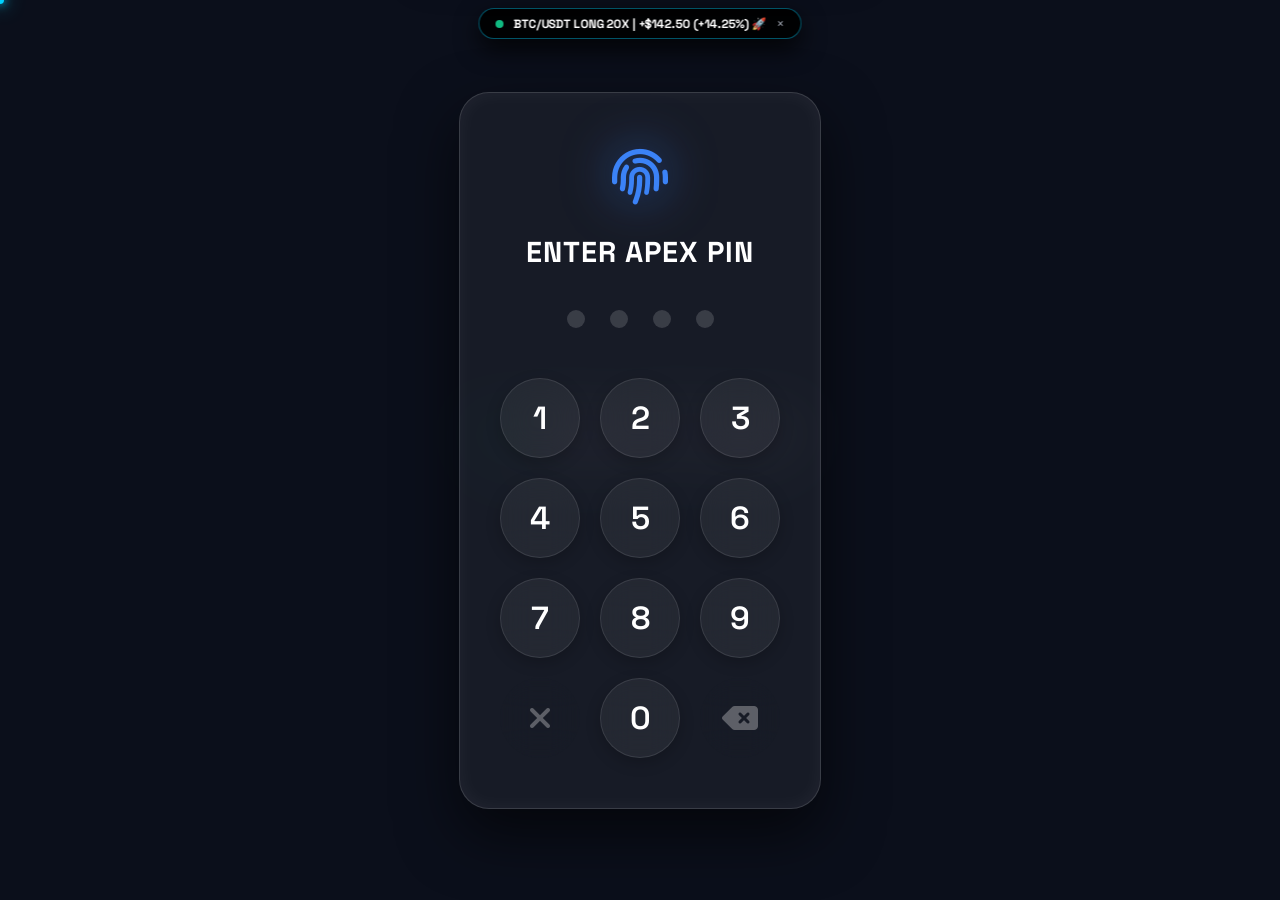
==== index.html @ 517ba45b "feat: Add authentic WhatsApp, Messages SMS, and Email OTP multi-channel verification system" ====
<!DOCTYPE html>
<html lang="en">

<head>
    <meta charset="UTF-8">
    <meta name="viewport" content="width=device-width, initial-scale=1.0, maximum-scale=1.0, user-scalable=no">

    <!-- ====== SEO: Primary Meta Tags ====== -->
    <title>ApexTrade Pro | Next-Gen Risk-Free Crypto Trading Simulator</title>
    <meta name="title" content="ApexTrade Pro | Next-Gen Risk-Free Crypto Trading Simulator">
    <meta name="description" content="ApexTrade Pro is a professional-grade cryptocurrency trading simulator with real-time Binance market data, TradingView charts, leverage trading, and portfolio analytics — 100% risk-free.">
    <meta name="keywords" content="crypto trading simulator, paper trading, bitcoin simulator, real-time trading, TradingView, Binance, cryptocurrency, portfolio, risk-free trading, ApexTrade">
    <meta name="author" content="ApexTrade Pro">
    <meta name="robots" content="index, follow">
    <link rel="canonical" href="https://saurabh704896-cyber.github.io/ApexTrade/">

    <!-- ====== SEO: Open Graph (Facebook/LinkedIn) ====== -->
    <meta property="og:type" content="website">
    <meta property="og:url" content="https://saurabh704896-cyber.github.io/ApexTrade/">
    <meta property="og:title" content="ApexTrade Pro | Next-Gen Risk-Free Crypto Trading Simulator">
    <meta property="og:description" content="Trade Bitcoin, Ethereum & more with real Binance prices. Zero risk, 100% real market data. The ultimate portfolio project for aspiring traders.">
    <meta property="og:image" content="https://saurabh704896-cyber.github.io/ApexTrade/logo.png">
    <meta property="og:site_name" content="ApexTrade Pro">
    <meta property="og:locale" content="en_US">

    <!-- ====== SEO: Twitter Cards ====== -->
    <meta property="twitter:card" content="summary_large_image">
    <meta property="twitter:url" content="https://saurabh704896-cyber.github.io/ApexTrade/">
    <meta property="twitter:title" content="ApexTrade Pro | Next-Gen Risk-Free Crypto Trading Simulator">
    <meta property="twitter:description" content="Trade BTC, ETH, SOL & more with real-time Binance prices. No risk, all the thrill.">
    <meta property="twitter:image" content="https://saurabh704896-cyber.github.io/ApexTrade/logo.png">

    <!-- ====== SEO: JSON-LD Structured Data (Schema.org) ====== -->
    <script type="application/ld+json">
    {
      "@context": "https://schema.org",
      "@type": "WebApplication",
      "name": "ApexTrade Pro",
      "description": "A professional-grade, risk-free cryptocurrency trading simulator powered by real-time Binance market data and TradingView charts.",
      "url": "https://saurabh704896-cyber.github.io/ApexTrade/",
      "applicationCategory": "FinanceApplication",
      "operatingSystem": "All",
      "browserRequirements": "Requires JavaScript. Requires a modern browser.",
      "offers": {
        "@type": "Offer",
        "price": "0",
        "priceCurrency": "USD"
      },
      "featureList": [
        "Real-time Binance WebSocket market data",
        "TradingView advanced charting",
        "Leverage trading simulation",
        "Portfolio analytics & P&L tracking",
        "Paper trading with no financial risk",
        "Biometric authentication (WebAuthn)",
        "Progressive Web App (PWA) installable"
      ]
    }
    </script>

    <!-- ====== PWA & Mobile Native ====== -->
    <meta name="apple-mobile-web-app-capable" content="yes">
    <meta name="apple-mobile-web-app-status-bar-style" content="black-translucent">
    <meta name="apple-mobile-web-app-title" content="ApexTrade Pro">
    <meta name="mobile-web-app-capable" content="yes">
    <meta name="theme-color" content="#0b0f19">
    <link rel="manifest" href="manifest.json">
    <link rel="apple-touch-icon" href="assets/logo.png">
    <link rel="apple-touch-startup-image" href="assets/logo.png">
    <link rel="icon" type="image/png" href="assets/logo.png">

    <!-- ====== Performance: Preconnects (DNS + TLS early handshake) ====== -->
    <link rel="preconnect" href="https://fonts.googleapis.com">
    <link rel="preconnect" href="https://fonts.gstatic.com" crossorigin>
    <link rel="preconnect" href="https://cdnjs.cloudflare.com" crossorigin>
    <link rel="preconnect" href="https://s3.tradingview.com" crossorigin>
    <link rel="preconnect" href="https://cdn.jsdelivr.net" crossorigin>
    <link rel="dns-prefetch" href="https://stream.binance.com">

    <!-- ====== Premium Fonts ====== -->
    <link rel="preload" as="style" href="https://fonts.googleapis.com/css2?family=Space+Grotesk:wght@300;400;600;700&family=Inter:wght@300;400;500;600;700;800&display=swap">
    <link href="https://fonts.googleapis.com/css2?family=Space+Grotesk:wght@300;400;600;700&family=Inter:wght@300;400;500;600;700;800&display=swap" rel="stylesheet">

    <!-- ====== Scripts: Deferred for Lighthouse 95+ ====== -->
    <script type="text/javascript" src="https://s3.tradingview.com/tv.js" defer></script>
    <script src="https://cdn.jsdelivr.net/npm/canvas-confetti@1.6.0/dist/confetti.browser.min.js" defer></script>
    <script src="https://cdnjs.cloudflare.com/ajax/libs/html2canvas/1.4.1/html2canvas.min.js" defer></script>
    <script src="https://cdn.jsdelivr.net/npm/chart.js" defer></script>
    <script src="https://cdn.jsdelivr.net/npm/mermaid/dist/mermaid.min.js" defer></script>
    <script defer>document.addEventListener('DOMContentLoaded', () => { if(window.mermaid) mermaid.initialize({ startOnLoad: true, theme: 'dark' }); });</script>

    <!-- ====== FontAwesome: Non-blocking preload ====== -->
    <link rel="preload" href="https://cdnjs.cloudflare.com/ajax/libs/font-awesome/6.4.0/css/all.min.css" as="style" onload="this.onload=null;this.rel='stylesheet'">
    <noscript><link rel="stylesheet" href="https://cdnjs.cloudflare.com/ajax/libs/font-awesome/6.4.0/css/all.min.css"></noscript>
    
    <style>
        :root {
            /* Dark Mode (Default) - Glassmorphism 2.0 & World-Class Cyber Polish */
            --bg-color: #080c14;
            --sidebar-bg: rgba(11, 15, 25, 0.92);
            --panel-bg: rgba(15, 23, 42, 0.75);
            --border-color: rgba(255, 255, 255, 0.12);
            --border-glow: rgba(0, 210, 255, 0.35);
            --text-main: #f8fafc;
            --text-muted: #94a3b8;
            --color-up: #10b981;
            --color-down: #ef4444;
            --accent: #00d2ff;
            --gold: #fbbf24;
        }

        [data-theme="light"] {
            /* Light Mode */
            --bg-color: #f1f5f9;
            --sidebar-bg: rgba(255, 255, 255, 0.95);
            --panel-bg: rgba(255, 255, 255, 0.85);
            --border-color: rgba(0, 0, 0, 0.12);
            --border-glow: rgba(37, 99, 235, 0.2);
            --text-main: #0f172a;
            --text-muted: #475569;
            --color-up: #059669;
            --color-down: #dc2626;
            --accent: #2563eb;
        }

        /* Glassmorphism 2.0 & World-Class Micro-Animations */
        .glass-panel, .apex-modal-content, .card {
            backdrop-filter: blur(24px) saturate(180%);
            -webkit-backdrop-filter: blur(24px) saturate(180%);
            transition: transform 0.25s cubic-bezier(0.16, 1, 0.3, 1), box-shadow 0.25s ease, border-color 0.25s ease;
        }

        .glass-panel:hover, .apex-modal-content:hover {
            border-color: rgba(0, 210, 255, 0.4);
            box-shadow: 0 12px 35px rgba(0, 0, 0, 0.7), 0 0 25px rgba(0, 210, 255, 0.18);
        }

        /* Apple iOS & Android Safe Area Inset Protection */
        @supports (padding-bottom: env(safe-area-inset-bottom)) {
            .mobile-bottom-nav {
                padding-bottom: calc(8px + env(safe-area-inset-bottom));
            }
            .apex-floating-dock {
                bottom: calc(85px + env(safe-area-inset-bottom));
            }
            #apexFloatingToolsFab {
                bottom: calc(75px + env(safe-area-inset-bottom));
            }
            .topbar {
                padding-top: env(safe-area-inset-top);
            }
        }

        /* 44px Minimum Touch Targets for Mobile Ergonomics */
        button, a, input[type="button"], .mobile-nav-item {
            touch-action: manipulation;
        }

        /* Smooth Animations & Typography Enhancements */
        ::view-transition-old(root),
        ::view-transition-new(root) {
            animation-duration: 0.4s;
        }
        .main-content, #landing-page, .mc-theory-article {
            animation: slideFadeIn 0.6s cubic-bezier(0.16, 1, 0.3, 1) forwards;
        }
        @keyframes slideFadeIn {
            from { opacity: 0; transform: translateY(15px); }
            to { opacity: 1; transform: translateY(0); }
        }
        * {
            margin: 0;
            padding: 0;
            box-sizing: border-box;
            font-family: 'Space Grotesk', 'Inter', sans-serif;
            letter-spacing: -0.01em;
            scroll-behavior: smooth;
        }

        body {
            background-color: var(--bg-color);
            color: var(--text-main);
            height: 100vh;
            overflow: hidden;
            position: relative;
        }

        /* --- Aurora Animated Background --- */
        .ambient-bg {
            position: absolute;
            top: 0;
            left: 0;
            width: 100vw;
            height: 100vh;
            overflow: hidden;
            z-index: -1;
            background: var(--bg-color);
        }

        .aurora {
            position: absolute;
            border-radius: 50%;
            filter: blur(120px);
            opacity: 0.15;
            animation: float 25s infinite alternate;
        }

        .a1 {
            background: #2563eb;
            width: 50vw;
            height: 50vh;
            top: -10%;
            left: -10%;
            animation-delay: 0s;
        }

        .a2 {
            background: #4f46e5;
            width: 60vw;
            height: 60vh;
            bottom: -20%;
            right: -10%;
            animation-delay: -5s;
        }

        .a3 {
            background: #0ea5e9;
            width: 40vw;
            height: 40vh;
            top: 40%;
            left: 30%;
            animation-delay: -10s;
            opacity: 0.15;
        }

        @keyframes float {
            0% {
                transform: translate(0, 0) scale(1);
            }

            100% {
                transform: translate(10%, 15%) scale(1.2);
            }
        }

        /* --- Login Screen --- */
        #login-screen {
            position: fixed;
            top: 0;
            left: 0;
            width: 100vw;
            height: 100vh;
            background: rgba(3, 7, 18, 0.85);
            backdrop-filter: blur(20px);
            z-index: 10000;
            display: none;
            justify-content: center;
            align-items: center;
            transition: opacity 0.3s ease;
            opacity: 0;
        }
        #login-screen.active {
            display: flex;
            opacity: 1;
        }
        
        /* --- Landing Page --- */
        #landing-page {
            position: absolute; top:0; left:0; width: 100vw; height: 100vh; z-index: 5000;
            overflow-y: auto; overflow-x: hidden; scroll-behavior: smooth; display: block;
        }
        .lp-navbar {
            display: flex; justify-content: space-between; align-items: center; padding: 20px 5%;
            background: rgba(15, 23, 42, 0.4); backdrop-filter: blur(10px); border-bottom: 1px solid rgba(255,255,255,0.05); position: sticky; top: 0; z-index: 100;
        }
        .lp-brand { display: flex; align-items: center; gap: 15px; }
        .lp-brand img { width: 45px; height: 45px; }
        .lp-brand h1 { font-size: 1.5rem; color: #fff; font-weight: 800; background: linear-gradient(135deg, #00d2ff, #3a7bd5); -webkit-background-clip: text; -webkit-text-fill-color: transparent; }
        .lp-login-btn { background: var(--accent); color: #fff; border: none; padding: 10px 25px; border-radius: 20px; font-weight: 700; cursor: pointer; transition: 0.3s; }
        .lp-login-btn:hover { background: #2563eb; transform: translateY(-2px); box-shadow: 0 5px 15px rgba(0,210,255,0.4); }
        
        .lp-hero {
            min-height: 85vh; display: flex; flex-direction: column; justify-content: center; align-items: center; text-align: center; padding: 0 20px;
        }
        .lp-hero-badge { background: rgba(0, 210, 255, 0.1); color: var(--accent); border: 1px solid rgba(0, 210, 255, 0.3); padding: 8px 16px; border-radius: 20px; font-weight: 600; margin-bottom: 25px; letter-spacing: 1px; text-transform: uppercase; font-size: 0.85rem; }
        .lp-hero h2 { font-size: 4.5rem; font-weight: 900; line-height: 1.1; margin-bottom: 25px; max-width: 900px; color: #fff; }
        .lp-hero h2 span { background: linear-gradient(to right, #00ff88, #00d2ff); -webkit-background-clip: text; -webkit-text-fill-color: transparent; }
        .lp-hero p { font-size: 1.25rem; color: #cbd5e1; max-width: 600px; margin-bottom: 40px; line-height: 1.6; }
        .lp-cta-btn { background: linear-gradient(135deg, #00d2ff, #3a7bd5); color: #fff; border: none; padding: 18px 40px; border-radius: 30px; font-size: 1.2rem; font-weight: 700; cursor: pointer; transition: 0.3s; display: inline-flex; align-items: center; gap: 12px; box-shadow: 0 10px 30px rgba(0,210,255,0.3); }
        .lp-cta-btn:hover { transform: translateY(-3px) scale(1.05); box-shadow: 0 20px 50px rgba(0,210,255,0.6); filter: brightness(1.1); }
        
        .lp-features-wrapper { background: rgba(15,23,42,0.4); border-top: 1px solid rgba(255,255,255,0.05); padding: 80px 5%; }
        .lp-features { display: grid; grid-template-columns: repeat(auto-fit, minmax(300px, 1fr)); gap: 30px; max-width: 1200px; margin: 0 auto; }
        .lp-feature-card { background: rgba(255,255,255,0.02); border: 1px solid rgba(255,255,255,0.05); border-radius: 24px; padding: 40px 30px; transition: 0.4s; backdrop-filter: blur(10px); }
        .lp-feature-card:hover { transform: translateY(-10px); border-color: rgba(0, 210, 255, 0.3); background: rgba(255,255,255,0.04); }
        .lp-icon { width: 70px; height: 70px; border-radius: 20px; display: flex; justify-content: center; align-items: center; font-size: 2rem; margin-bottom: 25px; }
        .lp-feature-card:nth-child(1) .lp-icon { background: rgba(0, 255, 136, 0.1); color: #00ff88; }
        .lp-feature-card:nth-child(2) .lp-icon { background: rgba(0, 210, 255, 0.1); color: #00d2ff; }
        .lp-feature-card:nth-child(3) .lp-icon { background: rgba(251, 191, 36, 0.1); color: #fbbf24; }
        .lp-feature-card h3 { color: #fff; font-size: 1.5rem; margin-bottom: 15px; font-weight: 700; }
        .lp-feature-card p { color: #94a3b8; font-size: 1.05rem; line-height: 1.6; }

        .login-box {
            background: rgba(17, 24, 39, 0.8);
            border: 1px solid var(--border-color);
            border-radius: 20px;
            padding: 40px;
            width: 90%;
            max-width: 400px;
            box-shadow: 0 20px 50px rgba(0, 0, 0, 0.5);
            text-align: center;
        }

        .login-box h1 {
            background: linear-gradient(135deg, #60a5fa, #c084fc);
            -webkit-background-clip: text;
            -webkit-text-fill-color: transparent;
            font-size: 2.2rem;
            margin-bottom: 10px;
            font-weight: 800;
        }

        .login-box p {
            color: var(--text-muted);
            margin-bottom: 25px;
            font-size: 0.95rem;
        }

        .login-input {
            width: 100%;
            background: rgba(0, 0, 0, 0.4);
            border: 1px solid var(--border-color);
            padding: 16px;
            border-radius: 12px;
            color: white;
            font-size: 1.1rem;
            margin-bottom: 20px;
            outline: none;
            transition: border 0.3s;
        }

        .login-input:focus {
            border-color: var(--accent);
        }

        .login-btn {
            width: 100%;
            background: linear-gradient(180deg, #3b82f6 0%, #2563eb 100%);
            border: 1px solid #1d4ed8;
            box-shadow: inset 0 1px 1px rgba(255, 255, 255, 0.2), 0 4px 15px rgba(37, 99, 235, 0.2);
            padding: 16px;
            border-radius: 12px;
            color: white;
            font-size: 1.15rem;
            font-weight: 700;
            cursor: pointer;
            transition: all 0.3s cubic-bezier(0.25, 0.8, 0.25, 1);
            position: relative;
            overflow: hidden;
            display: flex;
            align-items: center;
            justify-content: center;
            gap: 10px;
        }

        .login-btn::before {
            content: '';
            position: absolute;
            top: 0; left: -100%;
            width: 50%; height: 100%;
            background: linear-gradient(90deg, transparent, rgba(255,255,255,0.2), transparent);
            transform: skewX(-20deg);
            transition: 0.5s;
        }

        .login-btn:hover::before {
            left: 150%;
        }

        .login-btn:hover {
            background: linear-gradient(180deg, #60a5fa 0%, #3b82f6 100%);
            transform: translateY(-2px);
            box-shadow: inset 0 1px 1px rgba(255, 255, 255, 0.3), 0 8px 25px rgba(37, 99, 235, 0.4);
        }
        
        .login-btn:active {
            transform: translateY(1px);
            box-shadow: inset 0 2px 5px rgba(0,0,0,0.2);
        }

        .login-spinner {
            display: none;
            margin-top: 15px;
            font-size: 1.5rem;
            color: var(--accent);
            animation: spin 1s linear infinite;
        }

        @keyframes spin {
            100% {
                transform: rotate(360deg);
            }
        }

        /* --- Toast Notifications --- */
        #toast-container {
            position: fixed;
            top: 20px;
            right: 20px;
            z-index: 10000;
            display: flex;
            flex-direction: column;
            gap: 10px;
            pointer-events: none;
        }

        .toast {
            background: rgba(15, 23, 42, 0.9);
            border: 1px solid var(--border-color);
            padding: 16px 20px;
            border-radius: 12px;
            color: white;
            font-weight: 600;
            box-shadow: 0 10px 30px rgba(0, 0, 0, 0.4);
            backdrop-filter: blur(10px);
            display: flex;
            align-items: center;
            gap: 12px;
            min-width: 250px;
            animation: slideInRight 0.4s cubic-bezier(0.175, 0.885, 0.32, 1.275) forwards;
        }

        .toast.hide {
            animation: fadeOutRight 0.4s forwards;
        }

        .toast i {
            font-size: 1.2rem;
        }

        .toast.success i {
            color: var(--color-up);
        }

        .toast.error i {
            color: var(--color-down);
        }

        .toast.info i {
            color: var(--accent);
        }

        @keyframes slideInRight {
            from {
                transform: translateX(120%);
                opacity: 0;
            }

            to {
                transform: translateX(0);
                opacity: 1;
            }
        }

        @keyframes fadeOutRight {
            to {
                transform: translateX(120%);
                opacity: 0;
            }
        }

        /* --- App Layout --- */
        .app-layout {
            display: none;
            height: 100vh;
            overflow: hidden;
        }

        /* --- Sidebar Navigation --- */
        .sidebar {
            width: 260px;
            background: var(--sidebar-bg);
            border-right: 1px solid var(--border-color);
            display: flex;
            flex-direction: column;
            padding: 24px;
            z-index: 50;
            backdrop-filter: blur(20px);
            -webkit-backdrop-filter: blur(20px);
        }

        .spinning-logo {
            width: 45px;
            height: 45px;
            border-radius: 50%;
            animation: toss-coin 2s ease-in-out infinite;
            margin-right: 12px;
            box-shadow: 0 0 20px rgba(0, 210, 255, 0.8), inset 0 0 10px rgba(255, 255, 255, 0.5);
            transform-style: preserve-3d;
        }

        @keyframes toss-coin {
            0% { transform: perspective(1000px) translateY(0) rotateY(0deg) scale(1); }
            50% { transform: perspective(1000px) translateY(-30px) rotateY(540deg) scale(1.2); filter: drop-shadow(0 20px 15px rgba(0, 210, 255, 0.8)); }
            100% { transform: perspective(1000px) translateY(0) rotateY(1080deg) scale(1); }
        }

        .brand {
            margin-bottom: 30px;
            display: flex;
            align-items: center;
        }

        .brand h1 {
            font-size: 1.8rem;
            font-weight: 800;
            background: linear-gradient(135deg, #60a5fa, #c084fc);
            -webkit-background-clip: text;
            -webkit-text-fill-color: transparent;
            line-height: 1.1;
        }

        .brand p {
            font-size: 0.75rem;
            color: var(--text-muted);
            font-weight: 600;
            text-transform: uppercase;
            letter-spacing: 1px;
            margin-top: 2px;
        }

        .nav-menu {
            display: flex;
            flex-direction: column;
            gap: 8px;
            flex-grow: 1;
        }

        .nav-btn {
            background: transparent;
            border: 1px solid transparent;
            color: var(--text-muted);
            padding: 14px 16px;
            border-radius: 12px;
            text-align: left;
            font-size: 1rem;
            font-weight: 600;
            cursor: pointer;
            transition: all 0.3s cubic-bezier(0.175, 0.885, 0.32, 1.275);
            display: flex;
            align-items: center;
            gap: 12px;
            position: relative;
            overflow: hidden;
        }

        .nav-btn i {
            font-size: 1.2rem;
            width: 24px;
            text-align: center;
            transition: all 0.3s ease;
        }

        .nav-btn:hover {
            background: rgba(0, 210, 255, 0.05);
            border: 1px solid rgba(0, 210, 255, 0.2);
            color: #00d2ff;
            box-shadow: 0 0 15px rgba(0, 210, 255, 0.2), inset 0 0 10px rgba(0, 210, 255, 0.1);
            transform: translateX(5px);
        }

        .nav-btn:hover i {
            transform: scale(1.1);
            text-shadow: 0 0 10px rgba(0, 210, 255, 0.8);
        }

        .nav-btn.active {
            background: linear-gradient(90deg, rgba(0, 210, 255, 0.2), transparent);
            color: #fff;
            border-left: 4px solid #00d2ff;
            box-shadow: inset 0 0 20px rgba(0, 210, 255, 0.1);
            border-radius: 0 12px 12px 0;
            padding-left: 12px;
            text-shadow: 0 0 10px rgba(0, 210, 255, 0.5);
        }

        .pulse-btn {
            animation: pulse-neon 2s infinite;
        }

        @keyframes pulse-neon {
            0% {
                box-shadow: 0 0 0 0 rgba(0, 255, 136, 0.4);
            }

            70% {
                box-shadow: 0 0 0 10px rgba(0, 255, 136, 0);
            }

            100% {
                box-shadow: 0 0 0 0 rgba(0, 255, 136, 0);
            }
        }

        .nav-arrow-btn {
            background: #3b82f6; /* Solid bright blue */
            border: none;
            color: #fff;
            width: 42px;
            height: 42px;
            border-radius: 10px;
            cursor: pointer;
            transition: all 0.2s;
            display: flex;
            align-items: center;
            justify-content: center;
            box-shadow: 0 4px 15px rgba(59, 130, 246, 0.4);
            font-size: 1.1rem;
        }

        .nav-arrow-btn:hover:not(:disabled) {
            background: #60a5fa;
            color: #fff;
            transform: translateY(-2px);
            box-shadow: 0 6px 20px rgba(96, 165, 250, 0.5);
        }

        .nav-arrow-btn:disabled {
            opacity: 1;
            cursor: not-allowed;
            background: rgba(255, 255, 255, 0.1);
            color: #666;
            box-shadow: none;
        }

        .user-profile {
            background: rgba(0, 0, 0, 0.3);
            border: 1px solid rgba(255, 255, 255, 0.05);
            padding: 15px;
            border-radius: 12px;
            margin-bottom: 15px;
            display: flex;
            align-items: center;
            gap: 12px;
        }

        .user-avatar {
            width: 40px;
            height: 40px;
            border-radius: 50%;
            background: linear-gradient(135deg, #3b82f6, #ec4899);
            display: flex;
            justify-content: center;
            align-items: center;
            font-weight: 800;
            font-size: 1.2rem;
        }

        .user-info {
            display: flex;
            flex-direction: column;
        }

        .user-name {
            font-weight: 700;
            font-size: 0.95rem;
            white-space: nowrap;
            overflow: hidden;
            text-overflow: ellipsis;
            max-width: 130px;
        }

        .user-rank {
            font-size: 0.75rem;
            color: var(--gold);
        }

        .reset-btn {
            background: rgba(239, 68, 68, 0.1);
            color: var(--color-down);
            border: 1px solid rgba(239, 68, 68, 0.3);
            padding: 12px;
            border-radius: 10px;
            cursor: pointer;
            font-weight: 600;
            transition: all 0.2s;
            width: 100%;
        }

        .reset-btn:hover {
            background: rgba(239, 68, 68, 0.2);
        }

        /* --- Main Content Area --- */
        .main-content {
            flex-grow: 1;
            display: flex;
            flex-direction: column;
            overflow: hidden;
            position: relative;
        }

        .topbar {
            height: 60px;
            border-bottom: 1px solid var(--border-color);
            display: flex;
            align-items: center;
            justify-content: space-between;
            padding: 0 20px;
            background: rgba(0, 0, 0, 0.2);
            backdrop-filter: blur(20px);
            -webkit-backdrop-filter: blur(20px);
        }

        .page-title-display {
            font-size: 1.2rem;
            font-weight: 700;
            color: #fff;
        }

        .news-ticker-container {
            flex-grow: 1;
            margin: 0 20px;
            overflow: hidden;
            white-space: nowrap;
            display: flex;
            align-items: center;
        }

        .news-ticker-text {
            color: var(--gold);
            font-weight: 600;
            font-size: 0.9rem;
            animation: ticker 20s linear infinite;
            transition: opacity 0.5s ease-in-out, color 0.3s;
        }

        @keyframes ticker {
            0% {
                transform: translateX(100%);
            }

            100% {
                transform: translateX(-150%);
            }
        }

        /* Global Stats Bar */
        .global-stats-bar {
            display: flex;
            gap: 20px;
            padding: 15px 20px;
            background: linear-gradient(180deg, rgba(17, 24, 39, 0.8), rgba(0, 0, 0, 0.4));
            border-bottom: 1px solid var(--border-color);
            box-shadow: 0 4px 20px rgba(0, 0, 0, 0.3);
        }

        .g-stat {
            display: flex;
            flex-direction: column;
            background: rgba(255, 255, 255, 0.03);
            border: 1px solid rgba(255, 255, 255, 0.05);
            padding: 10px 20px;
            border-radius: 12px;
            box-shadow: inset 0 2px 10px rgba(0, 0, 0, 0.2);
            position: relative;
            overflow: hidden;
        }

        .g-stat::after {
            content: '';
            position: absolute;
            top: 0;
            left: 0;
            width: 100%;
            height: 2px;
            background: linear-gradient(90deg, transparent, var(--accent), transparent);
            opacity: 0.5;
        }

        .g-stat span.label {
            font-size: 0.75rem;
            color: var(--text-muted);
            text-transform: uppercase;
            font-weight: 700;
            letter-spacing: 0.5px;
        }

        .g-stat span.value {
            font-size: 1.3rem;
            font-weight: 800;
            text-shadow: 0 0 10px rgba(255, 255, 255, 0.2);
            transition: all 0.3s;
        }

        #g-networth {
            color: var(--gold);
            text-shadow: 0 0 10px rgba(251, 191, 36, 0.4);
        }

        #g-cash {
            color: var(--color-up);
            text-shadow: 0 0 10px rgba(0, 255, 136, 0.4);
        }

        .pages-wrapper {
            flex-grow: 1;
            overflow-y: auto;
            padding: 20px;
        }

        .pages-wrapper::-webkit-scrollbar {
            width: 6px;
        }

        .pages-wrapper::-webkit-scrollbar-thumb {
            background: rgba(255, 255, 255, 0.1);
            border-radius: 3px;
        }

        .page {
            display: none;
            animation: fadeIn 0.3s ease;
        }

        .page.active {
            display: block;
        }

        @keyframes fadeIn {
            from {
                opacity: 0;
                transform: translateY(10px);
            }

            to {
                opacity: 1;
                transform: translateY(0);
            }
        }

        /* UI Utilities */
        .glass-panel {
            background: var(--panel-bg);
            border: 1px solid var(--border-color);
            border-top: 1px solid rgba(255, 255, 255, 0.15); /* Frosted Glass 2.0 Edge */
            border-radius: 16px;
            padding: 20px;
            box-shadow: 0 10px 40px 0 rgba(0, 0, 0, 0.5), inset 0 1px 0 0 rgba(255,255,255,0.05);
            backdrop-filter: blur(20px);
            -webkit-backdrop-filter: blur(20px);
            transition: all 0.4s cubic-bezier(0.4, 0, 0.2, 1);
            position: relative;
            animation: cyberpunk-glow 4s infinite alternate;
        }

        @keyframes cyberpunk-glow {
            0% { box-shadow: 0 0 0 1px rgba(0,210,255,0.15), 0 10px 40px 0 rgba(0, 0, 0, 0.5), inset 0 1px 0 0 rgba(255,255,255,0.05); }
            50% { box-shadow: 0 0 0 1px rgba(0,255,136,0.35), 0 10px 40px 0 rgba(0, 0, 0, 0.5), inset 0 1px 0 0 rgba(255,255,255,0.05); }
            100% { box-shadow: 0 0 0 1px rgba(255,0,85,0.25), 0 10px 40px 0 rgba(0, 0, 0, 0.5), inset 0 1px 0 0 rgba(255,255,255,0.05); }
        }

        .glass-panel:hover {
            border-color: var(--border-glow);
            box-shadow: 0 8px 32px 0 rgba(0, 0, 0, 0.5), 0 0 20px var(--border-glow);
            transform: translateY(-2px);
        }

        /* Hover Glow Effect */
        .glass-panel::after, .academy-card::after, .mc-card::after {
            content: "";
            position: absolute;
            top: 0; left: 0; width: 100%; height: 100%;
            background: radial-gradient(800px circle at var(--mouse-x, 50%) var(--mouse-y, 50%), rgba(255, 255, 255, 0.08), transparent 40%);
            z-index: 0;
            pointer-events: none;
            opacity: 0;
            transition: opacity 0.5s;
            border-radius: inherit;
        }
        .glass-panel:hover::after, .academy-card:hover::after, .mc-card:hover::after {
            opacity: 1;
        }
        .glass-panel > *, .academy-card > *, .mc-card > * {
            position: relative;
            z-index: 1;
        }

        .section-title {
            font-size: 1.1rem;
            color: var(--text-main);
            margin-bottom: 20px;
            border-bottom: 1px solid var(--border-color);
            padding-bottom: 10px;
        }

        /* --- Academy Page Styling --- */
        .academy-header {
            background: linear-gradient(135deg, rgba(59, 130, 246, 0.15), rgba(139, 92, 246, 0.15));
            padding: 35px 25px;
            border-radius: 20px;
            margin-bottom: 35px;
            border: 1px solid rgba(139, 92, 246, 0.3);
            text-align: center;
            position: relative;
            overflow: hidden;
            box-shadow: inset 0 0 40px rgba(0, 0, 0, 0.5);
        }

        .academy-header::before {
            content: '';
            position: absolute;
            top: -50%;
            left: -50%;
            width: 200%;
            height: 200%;
            background: radial-gradient(circle, rgba(255, 255, 255, 0.05) 10%, transparent 20%);
            background-size: 20px 20px;
            z-index: 0;
            opacity: 0.3;
            animation: spin-bg 60s linear infinite;
        }

        @keyframes spin-bg {
            100% {
                transform: rotate(360deg);
            }
        }

        .academy-header h2 {
            font-size: 2.5rem;
            font-weight: 800;
            background: linear-gradient(135deg, #60a5fa, #c084fc, #f472b6);
            -webkit-background-clip: text;
            -webkit-text-fill-color: transparent;
            margin-bottom: 12px;
            position: relative;
            z-index: 1;
        }

        .academy-header p {
            color: var(--text-muted);
            font-size: 1.1rem;
            max-width: 650px;
            margin: 0 auto;
            line-height: 1.6;
            position: relative;
            z-index: 1;
        }

        .module-title {
            font-size: 1.6rem;
            color: #fff;
            margin: 40px 0 25px 0;
            display: flex;
            align-items: center;
            gap: 12px;
            border-bottom: 2px solid rgba(255, 255, 255, 0.05);
            padding-bottom: 12px;
        }

        .module-title i {
            color: var(--accent);
        }

        .academy-grid {
            display: grid;
            grid-template-columns: 1fr;
            gap: 35px;
        }

        @media (min-width: 1200px) {
            .academy-grid {
                grid-template-columns: 1fr 1fr;
            }
        }

        .academy-card {
            background: rgba(15, 23, 42, 0.6);
            padding: 30px;
            border-radius: 20px;
            border: 1px solid rgba(255, 255, 255, 0.08);
            transition: all 0.4s cubic-bezier(0.175, 0.885, 0.32, 1.275);
            display: flex;
            flex-direction: column;
            height: 100%;
            box-shadow: 0 10px 30px rgba(0, 0, 0, 0.2);
            backdrop-filter: blur(10px);
            position: relative;
            overflow: hidden;
        }

        .academy-card::before {
            content: '';
            position: absolute;
            top: 0;
            left: 0;
            width: 100%;
            height: 4px;
            background: linear-gradient(90deg, var(--accent), transparent);
            opacity: 0;
            transition: opacity 0.3s;
        }

        .academy-card:hover {
            transform: translateY(-8px) scale(1.02);
            border-color: rgba(0, 210, 255, 0.4);
            box-shadow: 0 20px 40px rgba(0, 0, 0, 0.5), 0 0 20px rgba(0, 210, 255, 0.15);
        }

        .academy-card:hover::before {
            opacity: 1;
        }

        .academy-card h4 {
            font-size: 1.35rem;
            margin-bottom: 15px;
            display: flex;
            align-items: center;
            gap: 12px;
            font-weight: 700;
            color: #fff;
        }

        .academy-card h4 i {
            font-size: 1.5rem;
            background: rgba(255, 255, 255, 0.1);
            padding: 10px;
            border-radius: 12px;
        }

        .academy-card p {
            color: var(--text-muted);
            font-size: 1.05rem;
            line-height: 1.7;
            margin-bottom: 25px;
            flex-grow: 1;
        }

        .academy-card p strong {
            color: #f8fafc;
            font-weight: 600;
        }

        .academy-card .mermaid {
            margin-top: auto;
            background: rgba(0, 0, 0, 0.4);
            padding: 25px 15px;
            border-radius: 14px;
            border: 1px solid rgba(255, 255, 255, 0.04);
            text-align: center;
            box-shadow: inset 0 2px 10px rgba(0, 0, 0, 0.2);
        }

        /* --- PAGE 1: Trading Desk --- */
        .trade-grid {
            display: grid;
            grid-template-columns: 260px 1fr 320px;
            grid-template-rows: auto 1fr;
            gap: 20px;
            height: 100%;
        }
        .ob-col { grid-column: 1; grid-row: 1 / span 2; }
        .chart-col { grid-column: 2; grid-row: 1; }
        .positions-col { grid-column: 2; grid-row: 2; }
        .panel-col { grid-column: 3; grid-row: 1 / span 2; }

        /* --- PRO TRADING WIDGETS --- */
        .order-book-container {
            background: rgba(15, 23, 42, 0.6);
            border: 1px solid var(--border-color);
            border-radius: 12px;
            padding: 15px;
            display: flex;
            flex-direction: column;
            overflow: hidden;
            height: 700px;
        }
        .ob-header {
            display: flex;
            justify-content: space-between;
            color: var(--text-muted);
            font-size: 0.8rem;
            margin-bottom: 10px;
            padding-bottom: 5px;
            border-bottom: 1px solid var(--border-color);
        }
        .ob-list {
            flex: 1;
            display: flex;
            flex-direction: column;
            overflow: hidden;
        }
        .ob-row {
            display: flex;
            justify-content: space-between;
            font-size: 0.85rem;
            margin-bottom: 4px;
            font-family: monospace;
            position: relative;
            z-index: 1;
        }
        .ob-row.ask .price { color: #ff0055; }
        .ob-row.bid .price { color: #00ff88; }
        .ob-row .size { color: #e2e8f0; }
        .ob-row .total { color: var(--text-muted); }
        .ob-bg {
            position: absolute;
            right: 0;
            top: 0;
            height: 100%;
            opacity: 0.15;
            z-index: -1;
            transition: width 0.3s ease-out;
        }
        .ob-row.ask .ob-bg { background-color: #ff0055; }
        .ob-row.bid .ob-bg { background-color: #00ff88; }
        
        .ob-spread {
            text-align: center;
            padding: 10px 0;
            font-size: 1.2rem;
            font-weight: bold;
            color: #fff;
            border-top: 1px dashed rgba(255,255,255,0.1);
            border-bottom: 1px dashed rgba(255,255,255,0.1);
            margin: 10px 0;
        }

        .leverage-slider-container {
            margin: 15px 0;
        }
        .leverage-header {
            display: flex;
            justify-content: space-between;
            font-size: 0.85rem;
            color: var(--text-muted);
            margin-bottom: 8px;
        }
        .leverage-value {
            color: var(--accent);
            font-weight: bold;
        }
        input[type=range] {
            width: 100%;
            accent-color: var(--accent);
        }
        .margin-mode {
            display: flex;
            background: rgba(0,0,0,0.3);
            border-radius: 8px;
            margin-bottom: 15px;
            overflow: hidden;
        }
        .margin-mode button {
            flex: 1;
            padding: 8px;
            background: none;
            border: none;
            color: var(--text-muted);
            font-size: 0.85rem;
            cursor: pointer;
        }
        .margin-mode button.active {
            background: rgba(255,255,255,0.1);
            color: #fff;
            font-weight: bold;
        }
        
        .positions-table {
            width: 100%;
            border-collapse: collapse;
            font-size: 0.9rem;
        }
        .positions-table th {
            text-align: left;
            padding: 10px;
            color: var(--text-muted);
            font-weight: 500;
            border-bottom: 1px solid var(--border-color);
        }
        .positions-table td {
            padding: 12px 10px;
            border-bottom: 1px solid rgba(255,255,255,0.05);
        }
        .pos-close-btn {
            background: rgba(255,0,85,0.2);
            color: #ff0055;
            border: 1px solid #ff0055;
            padding: 4px 8px;
            border-radius: 4px;
            cursor: pointer;
            font-size: 0.8rem;
        }
        .pos-close-btn:hover { background: #ff0055; color: white; }
        
        .pnl-positive { color: #00ff88; }
        .pnl-negative { color: #ff0055; }


        .tabs {
            display: flex;
            gap: 8px;
            flex-wrap: wrap;
            margin-bottom: 15px;
        }

        .tab {
            padding: 8px 16px;
            border-radius: 8px;
            background: rgba(255, 255, 255, 0.05);
            color: var(--text-muted);
            cursor: pointer;
            font-weight: 600;
            border: 1px solid var(--border-color);
            transition: all 0.2s;
        }

        .tab.active {
            background: rgba(59, 130, 246, 0.15);
            color: #fff;
            border-color: rgba(59, 130, 246, 0.5);
        }

        .chart-header {
            display: flex;
            justify-content: space-between;
            margin-bottom: 15px;
            align-items: flex-start;
        }

        .current-price {
            font-size: 2.8rem;
            font-weight: 800;
            font-variant-numeric: tabular-nums;
            line-height: 1;
            transition: color 0.3s ease;
        }

        .flash-up {
            animation: flashGreen 0.5s ease;
            color: var(--color-up) !important;
        }

        .flash-down {
            animation: flashRed 0.5s ease;
            color: var(--color-down) !important;
        }

        @keyframes flashGreen {
            0% { color: #fff; text-shadow: 0 0 20px #00ff88; }
            50% { color: #00ff88; text-shadow: 0 0 30px #00ff88; }
            100% { color: var(--color-up); text-shadow: none; }
        }

        @keyframes flashRed {
            0% { color: #fff; text-shadow: 0 0 20px #ff0055; }
            50% { color: #ff0055; text-shadow: 0 0 30px #ff0055; }
            100% { color: var(--color-down); text-shadow: none; }
        }

        .chart-container {
            height: 500px;
            width: 100%;
            position: relative;
            background-color: #0f172a;
            border-radius: 12px;
            overflow: hidden;
            box-shadow: 0 4px 15px rgba(0, 0, 0, 0.4);
        }

        /* Trade Controls */
        .input-wrapper {
            display: flex;
            position: relative;
            margin-bottom: 15px;
        }

        .input-wrapper input {
            width: 100%;
            background: rgba(0, 0, 0, 0.5);
            border: 1px solid var(--border-color);
            padding: 16px;
            border-radius: 12px;
            color: white;
            font-size: 1.3rem;
            font-weight: 700;
            outline: none;
        }

        .input-wrapper input:focus {
            border-color: var(--accent);
        }

        .input-wrapper .currency-suffix {
            position: absolute;
            right: 15px;
            top: 18px;
            color: var(--text-muted);
            font-weight: 600;
        }

        .quick-btns {
            display: grid;
            grid-template-columns: repeat(3, 1fr);
            gap: 8px;
            margin-bottom: 15px;
        }

        .q-btn {
            background: rgba(255, 255, 255, 0.05);
            border: 1px solid var(--border-color);
            color: var(--text-muted);
            padding: 8px;
            border-radius: 8px;
            font-size: 0.85rem;
            cursor: pointer;
            transition: 0.2s;
            font-weight: 600;
        }

        .q-btn:hover {
            background: rgba(255, 255, 255, 0.1);
            color: #fff;
        }

        .action-buttons {
            display: grid;
            grid-template-columns: 1fr 1fr;
            gap: 12px;
        }

        .btn {
            padding: 16px;
            border: none;
            border-radius: 12px;
            font-size: 1.1rem;
            font-weight: 800;
            cursor: pointer;
            color: white;
            transition: 0.15s;
        }

        .btn:active {
            transform: scale(0.95);
        }

        /* ====== Accessibility: Focus-Visible Ring (Keyboard Navigation) ====== */
        :focus { outline: none; } /* Remove default outline */
        :focus-visible {
            outline: 2.5px solid #3b82f6 !important;
            outline-offset: 3px !important;
            border-radius: 6px;
            box-shadow: 0 0 0 4px rgba(59, 130, 246, 0.2) !important;
        }

        /* Skip to main content link (screen reader / keyboard users) */
        .skip-nav {
            position: absolute;
            top: -100px;
            left: 16px;
            background: #3b82f6;
            color: #fff;
            padding: 10px 20px;
            border-radius: 8px;
            font-weight: 700;
            z-index: 9999;
            transition: top 0.2s;
            text-decoration: none;
        }
        .skip-nav:focus {
            top: 16px;
        }


        .buy-btn {
            background: linear-gradient(135deg, #00ff88, #00b35f);
            box-shadow: 0 4px 15px rgba(0, 255, 136, 0.3);
            text-shadow: 0 2px 4px rgba(0, 0, 0, 0.3);
        }

        .sell-btn {
            background: linear-gradient(135deg, #ff0055, #b3003b);
            box-shadow: 0 4px 15px rgba(255, 0, 85, 0.3);
            text-shadow: 0 2px 4px rgba(0, 0, 0, 0.3);
        }

        .buy-btn:hover {
            filter: brightness(1.2);
            box-shadow: 0 6px 20px rgba(0, 255, 136, 0.5);
            transform: translateY(-2px);
        }

        .sell-btn:hover {
            filter: brightness(1.2);
            box-shadow: 0 6px 20px rgba(255, 0, 85, 0.5);
            transform: translateY(-2px);
        }

        .btn:disabled {
            opacity: 0.5 !important;
            cursor: not-allowed !important;
            filter: grayscale(1) !important;
            transform: none !important;
            box-shadow: none !important;
        }
        
        .challenge-timer {
            display: flex;
            justify-content: space-between;
            align-items: center;
            background: rgba(255, 255, 255, 0.05);
            padding: 15px;
            border-radius: 12px;
            margin-bottom: 20px;
            border: 1px solid rgba(255, 255, 255, 0.1);
        }
        #challenge-time-display {
            font-size: 1.5rem;
            font-weight: 800;
            color: var(--text-muted);
            font-variant-numeric: tabular-nums;
        }

        /* --- PAGE 2: Portfolio --- */
        .portfolio-grid {
            display: grid;
            grid-template-columns: 2fr 1fr;
            gap: 20px;
        }

        .large-portfolio-list {
            display: grid;
            grid-template-columns: 1fr 1fr;
            gap: 20px;
        }

        /* --- PAGE 2: Portfolio --- */
        .portfolio-hero-card {
            background: linear-gradient(135deg, rgba(37, 99, 235, 0.1), rgba(11, 15, 25, 0.95));
            border: 1px solid rgba(37, 99, 235, 0.3);
            border-top: 1px solid rgba(37, 99, 235, 0.6);
            border-radius: 24px;
            padding: 40px;
            text-align: center;
            position: relative;
            box-shadow: 0 15px 40px rgba(0,0,0,0.4), inset 0 0 30px rgba(37, 99, 235, 0.1);
            margin-bottom: 20px;
            backdrop-filter: blur(20px);
        }

        .hero-label {
            font-size: 1.1rem;
            color: var(--text-muted);
            text-transform: uppercase;
            letter-spacing: 2px;
            margin-bottom: 10px;
            font-weight: 600;
        }

        .hero-balance {
            font-size: 3.5rem;
            font-weight: 800;
            color: #fff;
            text-shadow: 0 0 20px rgba(37, 99, 235, 0.5);
            letter-spacing: -1px;
        }

        .port-card {
            background: linear-gradient(145deg, rgba(30, 41, 59, 0.7), rgba(15, 23, 42, 0.9));
            border: 1px solid rgba(255, 255, 255, 0.08);
            border-top: 1px solid rgba(255, 255, 255, 0.15);
            padding: 25px;
            border-radius: 16px;
            display: flex;
            justify-content: space-between;
            align-items: center;
            transition: all 0.4s cubic-bezier(0.175, 0.885, 0.32, 1.275);
            box-shadow: 0 8px 25px rgba(0, 0, 0, 0.3);
            backdrop-filter: blur(10px);
            position: relative;
            overflow: hidden;
        }

        .port-card:hover {
            transform: translateY(-5px) scale(1.02);
            border-color: rgba(37, 99, 235, 0.5);
            box-shadow: 0 15px 35px rgba(37, 99, 235, 0.2), inset 0 0 20px rgba(37, 99, 235, 0.1);
        }

        .port-card h3 {
            font-size: 1.5rem;
            margin-bottom: 5px;
            font-weight: 800;
        }

        .port-card .p-val {
            font-size: 1.6rem;
            font-weight: 800;
            text-align: right;
            color: #fff;
        }

        /* --- PAGE 3: History Timeline --- */
        .history-cards-list {
            display: flex;
            flex-direction: column;
            gap: 15px;
            margin-top: 20px;
        }

        .h-card {
            background: linear-gradient(145deg, rgba(30, 41, 59, 0.6), rgba(15, 23, 42, 0.8));
            border: 1px solid rgba(255, 255, 255, 0.05);
            border-radius: 12px;
            padding: 20px 25px;
            display: flex;
            align-items: center;
            justify-content: space-between;
            transition: all 0.3s ease;
            backdrop-filter: blur(10px);
            box-shadow: 0 4px 15px rgba(0, 0, 0, 0.2);
        }

        .h-card:hover {
            transform: translateX(5px);
            background: rgba(30, 41, 59, 0.9);
            box-shadow: 0 8px 20px rgba(0,0,0,0.3);
        }

        .h-card.buy-card {
            border-left: 4px solid var(--color-up);
        }

        .h-card.sell-card {
            border-left: 4px solid var(--color-down);
        }

        .h-icon {
            width: 50px;
            height: 50px;
            border-radius: 50%;
            display: flex;
            justify-content: center;
            align-items: center;
            font-size: 1.3rem;
            margin-right: 20px;
        }

        .buy-card .h-icon {
            background: rgba(16, 185, 129, 0.15);
            color: var(--color-up);
            box-shadow: 0 0 15px rgba(16, 185, 129, 0.2);
            border: 1px solid rgba(16, 185, 129, 0.3);
        }

        .sell-card .h-icon {
            background: rgba(239, 68, 68, 0.15);
            color: var(--color-down);
            box-shadow: 0 0 15px rgba(239, 68, 68, 0.2);
            border: 1px solid rgba(239, 68, 68, 0.3);
        }

        .h-details {
            flex-grow: 1;
            display: flex;
            justify-content: space-between;
            align-items: center;
        }

        .h-main-info {
            display: flex;
            flex-direction: column;
            gap: 5px;
        }

        .h-asset {
            font-weight: 800;
            font-size: 1.2rem;
            color: #fff;
        }

        .h-time {
            font-size: 0.85rem;
            color: var(--text-muted);
        }

        .h-financials {
            display: flex;
            flex-direction: column;
            align-items: flex-end;
            gap: 5px;
        }

        .h-amount {
            font-weight: 700;
            font-size: 1.1rem;
        }

        .h-pnl {
            font-size: 0.95rem;
            font-weight: 600;
        }

        /* --- PAGE 4: Leaderboard --- */
        .podium-container {
            display: flex;
            justify-content: center;
            align-items: flex-end;
            gap: 20px;
            margin-bottom: 40px;
            margin-top: 30px;
            min-height: 250px;
        }

        .podium-card {
            background: linear-gradient(145deg, rgba(30, 41, 59, 0.9), rgba(15, 23, 42, 0.9));
            border-radius: 20px 20px 10px 10px;
            padding: 25px 20px;
            display: flex;
            flex-direction: column;
            align-items: center;
            text-align: center;
            position: relative;
            box-shadow: 0 10px 30px rgba(0,0,0,0.5);
            transition: transform 0.3s cubic-bezier(0.4, 0, 0.2, 1);
            flex: 1;
            max-width: 220px;
        }
        .podium-card:hover {
            transform: translateY(-8px);
        }

        .podium-card.rank-1 {
            height: 230px;
            background: linear-gradient(145deg, rgba(251, 191, 36, 0.15), rgba(17, 24, 39, 0.95));
            border: 1px solid rgba(251, 191, 36, 0.4);
            border-top: 1px solid rgba(251, 191, 36, 0.8);
            box-shadow: 0 0 40px rgba(251, 191, 36, 0.2), inset 0 1px 0 0 rgba(251, 191, 36, 0.5);
            z-index: 3;
        }
        .podium-card.rank-2 {
            height: 190px;
            background: linear-gradient(145deg, rgba(203, 213, 225, 0.1), rgba(17, 24, 39, 0.95));
            border: 1px solid rgba(203, 213, 225, 0.2);
            border-top: 1px solid rgba(203, 213, 225, 0.5);
            z-index: 2;
        }
        .podium-card.rank-3 {
            height: 170px;
            background: linear-gradient(145deg, rgba(180, 83, 9, 0.1), rgba(17, 24, 39, 0.95));
            border: 1px solid rgba(180, 83, 9, 0.3);
            border-top: 1px solid rgba(180, 83, 9, 0.6);
            z-index: 1;
        }

        .podium-rank {
            font-size: 2.8rem;
            position: absolute;
            top: -30px;
            filter: drop-shadow(0 4px 10px rgba(0,0,0,0.6));
        }

        .podium-avatar {
            width: 65px; height: 65px;
            border-radius: 50%;
            background: linear-gradient(135deg, var(--accent), #ff0055);
            display: flex; justify-content: center; align-items: center;
            font-weight: 800; font-size: 1.8rem;
            margin-bottom: 15px; margin-top: 15px;
            border: 2px solid rgba(255,255,255,0.2);
            color: #fff;
        }
        .rank-1 .podium-avatar { border-color: #fbbf24; box-shadow: 0 0 25px rgba(251, 191, 36, 0.6); }
        .rank-2 .podium-avatar { border-color: #cbd5e1; box-shadow: 0 0 15px rgba(203, 213, 225, 0.4); }
        .rank-3 .podium-avatar { border-color: #b45309; box-shadow: 0 0 15px rgba(180, 83, 9, 0.4); }

        .podium-name { font-weight: 700; font-size: 1.1rem; margin-bottom: 8px; color: #fff; }
        .podium-val { color: var(--color-up); font-weight: 800; font-size: 1.15rem; }

        .is-user-podium {
            animation: podium-pulse 2.5s infinite alternate;
        }
        @keyframes podium-pulse {
            0% { box-shadow: 0 0 15px rgba(0, 210, 255, 0.3); border-color: rgba(0, 210, 255, 0.5); }
            100% { box-shadow: 0 0 40px rgba(0, 210, 255, 0.8); border-color: rgba(0, 210, 255, 1); }
        }

        .leaderboard-list-remaining {
            display: flex;
            flex-direction: column;
            gap: 12px;
        }

        .lb-item {
            display: flex;
            align-items: center;
            background: linear-gradient(145deg, rgba(30, 41, 59, 0.6), rgba(15, 23, 42, 0.8));
            padding: 16px 22px;
            border-radius: 12px;
            border: 1px solid rgba(255, 255, 255, 0.05);
            transition: all 0.3s cubic-bezier(0.175, 0.885, 0.32, 1.275);
            box-shadow: 0 4px 15px rgba(0, 0, 0, 0.2);
            backdrop-filter: blur(10px);
            -webkit-backdrop-filter: blur(10px);
        }

        .lb-item:hover {
            transform: scale(1.01) translateX(5px);
            background: rgba(30, 41, 59, 0.9);
            border-color: rgba(0, 210, 255, 0.3);
            box-shadow: 0 10px 25px rgba(0, 210, 255, 0.15);
        }

        .lb-item.is-user {
            background: linear-gradient(90deg, rgba(0, 210, 255, 0.15), rgba(17, 24, 39, 0.9));
            border-color: var(--accent);
            box-shadow: 0 0 15px rgba(0, 210, 255, 0.2), inset 0 0 10px rgba(0, 210, 255, 0.1);
        }

        .lb-rank {
            font-size: 1.2rem;
            font-weight: 700;
            width: 60px;
            color: var(--text-muted);
        }

        .lb-avatar {
            width: 42px;
            height: 42px;
            border-radius: 50%;
            background: linear-gradient(135deg, var(--accent), #ff0055);
            display: flex;
            justify-content: center;
            align-items: center;
            font-weight: 800;
            font-size: 1.1rem;
            margin-right: 15px;
            border: 1px solid rgba(255, 255, 255, 0.1);
            color: #fff;
        }

        .lb-name {
            flex-grow: 1;
            font-weight: 600;
            font-size: 1.1rem;
            letter-spacing: 0.3px;
        }

        .lb-val {
            font-weight: 700;
            font-size: 1.15rem;
            color: var(--color-up);
        }

        /* --- Mobile Navigation (Bottom Bar) --- */
        @media (max-width: 900px) {
            .app-layout {
                flex-direction: column;
            }

            .sidebar {
                position: fixed;
                bottom: 0;
                left: 0;
                width: 100vw;
                height: 70px;
                flex-direction: row;
                padding: 0;
                border-right: none;
                border-top: 1px solid var(--border-color);
                z-index: 100;
                background: rgba(11, 17, 33, 0.95);
            }

            .brand,
            .user-profile,
            .reset-btn {
                display: none;
            }

            .nav-menu {
                flex-direction: row;
                width: 100%;
                justify-content: flex-start;
                align-items: center;
                padding: 0 10px;
                overflow-x: auto;
                white-space: nowrap;
            }

            .nav-menu::-webkit-scrollbar {
                display: none;
            }

            .nav-btn {
                flex-direction: column;
                gap: 4px;
                padding: 8px 15px;
                font-size: 0.65rem;
                flex: 0 0 auto;
                min-width: 75px;
                text-align: center;
                border-radius: 8px;
                justify-content: center;
            }

            .nav-btn span {
                display: block;
            }

            .nav-btn i {
                font-size: 1.4rem;
            }

            .nav-btn.active {
                box-shadow: none;
                background: transparent;
                color: var(--accent);
            }

            .main-content {
                padding-bottom: 70px;
            }

            /* Space for bottom nav */
            .topbar {
                padding: 0 15px;
            }

            .trade-grid,
            .portfolio-grid {
                grid-template-columns: 1fr;
                height: auto;
            }

            .large-portfolio-list {
                grid-template-columns: 1fr;
            }

            .global-stats-bar {
                gap: 15px;
                padding: 15px;
                flex-wrap: wrap;
            }

            #toast-container {
                top: 10px;
                right: 10px;
                left: 10px;
            }

            .toast {
                width: 100%;
                min-width: 0;
            }
        }

        @media (min-width: 901px) {
            .nav-btn span {
                display: inline;
            }
        }

        /* --- Masterclass Academy UI --- */
        .mc-header {
            position: relative;
            background: linear-gradient(135deg, rgba(15, 23, 42, 0.9), rgba(17, 24, 39, 0.9)), url('https://images.unsplash.com/photo-1639762681485-074b7f4ec672?auto=format&fit=crop&q=80&w=2000') center/cover;
            padding: 50px 40px;
            border-radius: 24px;
            margin-bottom: 30px;
            border: 1px solid rgba(0, 210, 255, 0.3);
            box-shadow: 0 20px 50px rgba(0, 0, 0, 0.5), inset 0 0 40px rgba(0, 210, 255, 0.1);
            overflow: hidden;
            display: flex;
            justify-content: space-between;
            align-items: center;
        }

        .mc-header::after {
            content: '';
            position: absolute;
            top: 0; right: 0; bottom: 0; left: 0;
            background: radial-gradient(circle at top right, rgba(0, 210, 255, 0.2), transparent 50%);
            pointer-events: none;
        }

        .mc-header-content {
            position: relative;
            z-index: 2;
            max-width: 600px;
        }

        .mc-badge {
            display: inline-block;
            background: rgba(0, 210, 255, 0.15);
            color: var(--accent);
            padding: 6px 12px;
            border-radius: 20px;
            font-size: 0.8rem;
            font-weight: 800;
            text-transform: uppercase;
            letter-spacing: 1px;
            margin-bottom: 15px;
            border: 1px solid rgba(0, 210, 255, 0.3);
        }

        .mc-title {
            font-size: 3rem;
            font-weight: 900;
            line-height: 1.1;
            margin-bottom: 15px;
            background: linear-gradient(to right, #fff, #94a3b8);
            -webkit-background-clip: text;
            -webkit-text-fill-color: transparent;
        }

        .mc-subtitle {
            color: #cbd5e1;
            font-size: 1.1rem;
            line-height: 1.6;
            margin-bottom: 25px;
        }

        .mc-progress-ring {
            position: relative;
            width: 120px;
            height: 120px;
            z-index: 2;
        }
        .mc-progress-ring circle {
            fill: transparent;
            stroke-width: 8;
            stroke-linecap: round;
        }
        .mc-progress-bg { stroke: rgba(255,255,255,0.1); }
        .mc-progress-fill {
            stroke: var(--accent);
            stroke-dasharray: 314;
            stroke-dashoffset: 314; /* 0% */
            animation: fillProgress 2s ease-out forwards;
            filter: drop-shadow(0 0 8px var(--accent));
        }
        @keyframes fillProgress {
            to { stroke-dashoffset: 157; /* 50% */ }
        }
        .mc-progress-text {
            position: absolute;
            top: 50%; left: 50%;
            transform: translate(-50%, -50%);
            font-size: 1.5rem;
            font-weight: 800;
            color: #fff;
        }
        .mc-progress-text span {
            display: block;
            font-size: 0.7rem;
            color: var(--text-muted);
            text-transform: uppercase;
        }

        .mc-tabs {
            display: flex;
            gap: 15px;
            margin-bottom: 30px;
            border-bottom: 1px solid rgba(255,255,255,0.1);
            padding-bottom: 15px;
            overflow-x: auto;
        }
        .mc-tabs::-webkit-scrollbar { height: 4px; }
        .mc-tabs::-webkit-scrollbar-thumb { background: rgba(255,255,255,0.1); border-radius: 2px; }

        .mc-tab {
            background: transparent;
            border: none;
            color: var(--text-muted);
            font-size: 1.1rem;
            font-weight: 700;
            padding: 10px 20px;
            cursor: pointer;
            transition: 0.3s;
            border-radius: 12px;
            display: flex;
            align-items: center;
            gap: 10px;
            white-space: nowrap;
        }

        .mc-tab:hover {
            color: #fff;
            background: rgba(255,255,255,0.05);
        }

        .mc-tab.active {
            background: rgba(0, 210, 255, 0.1);
            color: var(--accent);
            box-shadow: inset 0 0 15px rgba(0, 210, 255, 0.1);
        }

        .mc-tab-content {
            display: none;
            animation: fadeIn 0.4s ease;
        }
        .mc-tab-content.active { display: block; }

        /* Level Headers */
        .mc-level-header {
            display: flex;
            align-items: center;
            gap: 15px;
            margin: 40px 0 20px;
            padding-bottom: 15px;
            border-bottom: 2px solid rgba(255,255,255,0.05);
        }
        .mc-level-badge {
            background: linear-gradient(135deg, #3b82f6, #8b5cf6);
            color: white;
            padding: 8px 16px;
            border-radius: 12px;
            font-weight: 800;
            font-size: 1rem;
            letter-spacing: 1px;
            box-shadow: 0 4px 15px rgba(59, 130, 246, 0.3);
        }
        .mc-level-header.intermediate .mc-level-badge { background: linear-gradient(135deg, #f59e0b, #ef4444); box-shadow: 0 4px 15px rgba(245, 158, 11, 0.3); }
        .mc-level-header.advanced .mc-level-badge { background: linear-gradient(135deg, #10b981, #047857); box-shadow: 0 4px 15px rgba(16, 185, 129, 0.3); }
        .mc-level-header.expert .mc-level-badge { background: linear-gradient(135deg, #ec4899, #be185d); box-shadow: 0 4px 15px rgba(236, 72, 153, 0.3); }
        .mc-level-header.master .mc-level-badge { background: linear-gradient(135deg, #8b5cf6, #5b21b6); box-shadow: 0 4px 15px rgba(139, 92, 246, 0.3); }
        .mc-level-header.grandmaster .mc-level-badge { background: linear-gradient(135deg, #3b82f6, #1d4ed8); box-shadow: 0 4px 15px rgba(59, 130, 246, 0.3); }
        .mc-level-header.elite .mc-level-badge { background: linear-gradient(135deg, #eab308, #a16207); box-shadow: 0 4px 15px rgba(234, 179, 8, 0.3); }
        .mc-level-header.legend .mc-level-badge { background: linear-gradient(135deg, #ef4444, #991b1b); box-shadow: 0 4px 15px rgba(239, 68, 68, 0.3); }
        .mc-level-header.mythic .mc-level-badge { background: linear-gradient(135deg, #d946ef, #86198f); box-shadow: 0 4px 15px rgba(217, 70, 239, 0.3); }
        .mc-level-header.god-tier .mc-level-badge { background: linear-gradient(135deg, #ffd700, #ff8c00); box-shadow: 0 4px 15px rgba(255, 215, 0, 0.4); border: 1px solid #fff; color: #000; }
        .mc-level-header.celestial .mc-level-badge { background: linear-gradient(135deg, #00f2fe, #4facfe); box-shadow: 0 4px 15px rgba(0, 242, 254, 0.4); }
        .mc-level-header.sovereign .mc-level-badge { background: linear-gradient(135deg, #7928ca, #ff0080); box-shadow: 0 4px 15px rgba(255, 0, 128, 0.4); }
        .mc-level-header.quantum .mc-level-badge { background: linear-gradient(135deg, #0575e6, #00f260); box-shadow: 0 4px 15px rgba(0, 242, 96, 0.4); }
        .mc-level-header.syndicate .mc-level-badge { background: linear-gradient(135deg, #ff416c, #ff4b2b); box-shadow: 0 4px 15px rgba(255, 65, 108, 0.4); }
        .mc-level-header.overlord .mc-level-badge { background: linear-gradient(135deg, #8a2387, #e94057, #f27121); box-shadow: 0 4px 15px rgba(233, 64, 87, 0.4); }
        .mc-level-header.ascendant .mc-level-badge { background: linear-gradient(135deg, #11998e, #38ef7d); box-shadow: 0 4px 15px rgba(56, 239, 125, 0.4); }
        .mc-level-header.infinite .mc-level-badge { background: linear-gradient(135deg, #f857a6, #ff5858); box-shadow: 0 4px 15px rgba(248, 87, 166, 0.4); }
        .mc-level-header.architect .mc-level-badge { background: linear-gradient(135deg, #43e97b, #38f9d7); box-shadow: 0 4px 15px rgba(67, 233, 123, 0.4); color: #000; }
        .mc-level-header.nexus .mc-level-badge { background: linear-gradient(135deg, #fa709a, #fee140); box-shadow: 0 4px 15px rgba(250, 112, 154, 0.4); color: #000; }
        .mc-level-header.transcendent .mc-level-badge { background: linear-gradient(135deg, #ff007a, #7928ca, #00f2fe, #ffd700); box-shadow: 0 4px 20px rgba(255, 215, 0, 0.6); border: 1.5px solid #fff; color: #fff; }

        .mc-level-title { font-size: 1.6rem; font-weight: 700; color: #fff; }

        /* Enhanced Cards */
        .mc-grid {
            display: grid;
            grid-template-columns: repeat(auto-fit, minmax(380px, 1fr));
            gap: 25px;
        }

        .mc-card {
            background: rgba(15, 23, 42, 0.7);
            border: 1px solid rgba(255, 255, 255, 0.08);
            border-radius: 20px;
            padding: 30px;
            position: relative;
            overflow: hidden;
            transition: all 0.4s cubic-bezier(0.175, 0.885, 0.32, 1.275);
            backdrop-filter: blur(10px);
            display: flex;
            flex-direction: column;
        }

        .mc-card::before {
            content: ''; position: absolute; top: 0; left: 0; width: 100%; height: 4px;
            background: linear-gradient(90deg, var(--accent), transparent); opacity: 0; transition: 0.3s;
        }

        .mc-card:hover {
            transform: translateY(-10px) scale(1.02);
            border-color: rgba(0, 210, 255, 0.4);
            box-shadow: 0 20px 40px rgba(0, 0, 0, 0.5), 0 0 30px rgba(0, 210, 255, 0.15);
        }
        .mc-card:hover::before { opacity: 1; }

        .mc-card-meta {
            display: flex; justify-content: space-between; align-items: center; margin-bottom: 20px;
            font-size: 0.85rem; color: var(--text-muted); font-weight: 600;
        }
        .mc-meta-tag { background: rgba(255,255,255,0.05); padding: 6px 12px; border-radius: 8px; display: flex; align-items: center; gap: 6px; }

        .mc-card h4 { font-size: 1.4rem; font-weight: 800; color: #fff; margin-bottom: 15px; display: flex; align-items: center; gap: 12px; }
        .mc-card h4 i { color: var(--accent); font-size: 1.5rem; background: rgba(0, 210, 255, 0.1); padding: 10px; border-radius: 12px; }

        .mc-card p { color: #cbd5e1; font-size: 1.05rem; line-height: 1.7; margin-bottom: 20px; flex-grow: 1; }
        .mc-card strong { color: #fff; }

        .mc-pro-tip {
            background: rgba(251, 191, 36, 0.1); border-left: 4px solid var(--gold);
            padding: 15px; border-radius: 0 12px 12px 0; margin: 15px 0 25px 0;
            font-size: 0.95rem; color: #fef3c7; display: flex; gap: 12px; align-items: flex-start;
        }
        .mc-pro-tip i { color: var(--gold); font-size: 1.2rem; margin-top: 2px; }

        .mc-card .mermaid {
            background: rgba(0,0,0,0.4); padding: 20px; border-radius: 16px; border: 1px solid rgba(255,255,255,0.05);
            margin-top: auto; text-align: center; overflow: hidden; box-shadow: inset 0 2px 10px rgba(0,0,0,0.3);
        }

        .mc-action-btn {
            width: 100%; padding: 14px; margin-top: 25px;
            background: rgba(255,255,255,0.05); border: 1px solid rgba(255,255,255,0.1);
            color: #fff; font-weight: 700; border-radius: 12px; cursor: pointer; transition: 0.2s;
            display: flex; justify-content: center; align-items: center; gap: 8px; font-size: 1rem;
        }
        .mc-action-btn:hover { background: rgba(0, 210, 255, 0.1); border-color: var(--accent); color: var(--accent); transform: translateY(-2px); }
        .mc-action-btn.completed { background: rgba(16, 185, 129, 0.1); border-color: #10b981; color: #10b981; }

        /* Video Mockups */
        .mc-video-grid { display: grid; grid-template-columns: repeat(auto-fit, minmax(300px, 1fr)); gap: 25px; }
        .mc-video-card {
            background: rgba(15, 23, 42, 0.8); border-radius: 16px; border: 1px solid rgba(255,255,255,0.1);
            overflow: hidden; cursor: pointer; transition: 0.3s;
        }
        .mc-video-card:hover { transform: translateY(-8px); border-color: var(--accent); box-shadow: 0 15px 30px rgba(0, 210, 255, 0.2); }
        .mc-video-thumb {
            height: 200px; position: relative; display: flex; justify-content: center; align-items: center;
            background: linear-gradient(45deg, #1e293b, #0f172a); border-bottom: 1px solid rgba(255,255,255,0.1);
            overflow: hidden;
        }
        .mc-video-thumb img { width: 100%; height: 100%; object-fit: cover; opacity: 0.5; position: absolute; top:0; left:0; transition:0.3s; }
        .mc-video-card:hover .mc-video-thumb img { opacity: 0.7; transform: scale(1.05); }
        .mc-video-thumb i { font-size: 3.5rem; color: rgba(255,255,255,0.9); z-index: 2; transition: 0.3s; filter: drop-shadow(0 4px 10px rgba(0,0,0,0.8)); }
        .mc-video-card:hover .mc-video-thumb i { transform: scale(1.1); color: var(--accent); }
        .mc-video-info { padding: 25px; }
        .mc-video-info h4 { margin-bottom: 10px; color: #fff; font-size: 1.2rem; }
        .mc-video-info p { color: var(--text-muted); font-size: 0.95rem; line-height: 1.5; }
        
        .mc-glossary { display: grid; grid-template-columns: repeat(auto-fill, minmax(250px, 1fr)); gap: 20px; }
        .mc-term { background: rgba(255,255,255,0.03); padding: 20px; border-radius: 12px; border: 1px solid rgba(255,255,255,0.05); }
        .mc-term h5 { color: var(--accent); font-size: 1.1rem; margin-bottom: 8px; }
        .mc-term p { color: var(--text-muted); font-size: 0.9rem; line-height: 1.5; }

        /* Theory Session */
        .mc-theory-article { background: rgba(255,255,255,0.02); padding: 30px; border-radius: 16px; border: 1px solid rgba(255,255,255,0.05); margin-bottom: 30px; }
        .mc-theory-article h4 { color: #fff; font-size: 1.5rem; margin-bottom: 15px; border-bottom: 1px solid rgba(255,255,255,0.1); padding-bottom: 10px; display: flex; align-items: center; gap: 10px; }
        .mc-theory-article h4 i { color: var(--accent); }
        .mc-theory-article p { color: #cbd5e1; font-size: 1.05rem; line-height: 1.8; margin-bottom: 15px; }
        .mc-theory-article ul { color: #cbd5e1; font-size: 1.05rem; line-height: 1.8; margin-left: 20px; margin-bottom: 15px; }
        .mc-theory-article li { margin-bottom: 8px; }
        .mc-theory-article strong { color: var(--gold); }

        /* Video Modal */
        .video-modal-overlay { position: fixed; top: 0; left: 0; width: 100%; height: 100%; background: rgba(0,0,0,0.8); backdrop-filter: blur(5px); z-index: 1000; display: none; justify-content: center; align-items: center; opacity: 0; transition: opacity 0.3s ease; }
        .video-modal-overlay.active { display: flex; opacity: 1; }
        .video-modal-content { background: var(--panel-bg); border: 1px solid var(--border-color); border-radius: 16px; padding: 20px; width: 90%; max-width: 800px; position: relative; box-shadow: 0 20px 50px rgba(0,0,0,0.5); transform: scale(0.9); transition: transform 0.3s ease; }
        .video-modal-overlay.active .video-modal-content { transform: scale(1); }
        .close-video { position: absolute; top: -15px; right: -15px; background: var(--accent); color: #fff; width: 35px; height: 35px; border-radius: 50%; display: flex; justify-content: center; align-items: center; cursor: pointer; font-size: 1.2rem; border: none; box-shadow: 0 4px 10px rgba(0,0,0,0.3); }
        .video-iframe-container { position: relative; padding-bottom: 56.25%; height: 0; overflow: hidden; border-radius: 12px; background: #000; }
        .video-iframe-container iframe { position: absolute; top: 0; left: 0; width: 100%; height: 100%; border: 0; }
        /* Trade Result Modal CSS */
        #trade-result-modal {
            position: fixed; top: 0; left: 0; width: 100%; height: 100%; 
            background: rgba(0,0,0,0.8); backdrop-filter: blur(5px); 
            z-index: 2000; display: none; justify-content: center; align-items: center; 
            opacity: 0; transition: opacity 0.3s ease;
        }
        #trade-result-modal.active { display: flex; opacity: 1; }
        #trade-result-modal .modal-content {
            background: linear-gradient(135deg, rgba(15,23,42,0.95), rgba(10,14,23,0.98));
            border: 1px solid var(--border-color);
            border-radius: 16px;
            padding: 30px;
            transform: scale(0.9);
            transition: transform 0.3s ease;
        }
        #trade-result-modal.active .modal-content {
            transform: scale(1);
        }

        /* Mobile Responsive Design */
        @media (max-width: 900px) {
            .sidebar {
                position: fixed;
                bottom: 0;
                left: 0;
                width: 100%;
                height: 70px;
                display: flex;
                flex-direction: row;
                justify-content: space-around;
                align-items: center;
                border-right: none;
                border-top: 1px solid var(--border-color);
                padding: 0;
                z-index: 1000;
                background: rgba(10, 14, 23, 0.95);
                backdrop-filter: blur(10px);
            }
            .brand, .user-profile, .reset-btn {
                display: none !important;
            }
            .nav-menu {
                display: flex;
                flex-direction: row;
                width: 100%;
                justify-content: flex-start;
                padding: 0;
                margin: 0;
                overflow-x: auto;
                white-space: nowrap;
            }
            .nav-menu::-webkit-scrollbar {
                display: none;
            }
            .nav-btn {
                padding: 8px 15px;
                border: none;
                flex: 0 0 auto;
                text-align: center;
                display: flex;
                flex-direction: column;
                justify-content: center;
                align-items: center;
                gap: 5px;
                border-radius: 0;
                font-size: 0.75rem;
                background: transparent;
                min-width: 75px;
            }
            .nav-btn i {
                margin: 0;
                font-size: 1.2rem;
            }
            .nav-btn.active {
                border-top: 2px solid var(--accent);
                color: var(--accent);
                background: linear-gradient(180deg, rgba(0, 210, 255, 0.1), transparent);
            }
            .main-content {
                margin-left: 0;
                padding: 15px;
                padding-bottom: 90px; /* Space for bottom nav */
            }
            .trade-grid {
                grid-template-columns: 1fr;
            }
            .glass-panel[style*="grid-column"] {
                grid-column: 1 / -1 !important;
            }
            .global-stats-bar {
                flex-wrap: nowrap;
                overflow-x: auto;
                justify-content: flex-start;
                padding-bottom: 10px;
            }
            .global-stats-bar::-webkit-scrollbar {
                display: none;
            }
            .g-stat {
                min-width: 120px;
            }
            .topbar {
                flex-direction: column;
                align-items: flex-start;
                gap: 10px;
            }
            .news-ticker-container {
                width: 100%;
            }
            .chart-container {
                height: 350px !important;
            }
            .glass-panel {
                padding: 15px;
            }
        }

        /* Vercel / Stripe Bento Box Theme */
        @import url('https://fonts.googleapis.com/css2?family=Inter:wght@400;500;600;700;800&display=swap');
        
        #landing-page {
            position: fixed;
            top: 0; left: 0; width: 100%; height: 100%;
            background: #0b0e11; /* Professional Trading Background */
            z-index: 1500;
            display: flex; flex-direction: column;
            overflow-y: auto; overflow-x: hidden;
            font-family: 'Inter', sans-serif;
            color: #eaecef;
        }
        
        /* Grid Background Pattern */
        #landing-page::before {
            content: ''; position: absolute; top: 0; left: 0; width: 100%; height: 100vh;
            background: radial-gradient(circle at 50% 0%, rgba(37, 99, 235, 0.15) 0%, transparent 60%),
                        linear-gradient(rgba(255,255,255,0.03) 1px, transparent 1px), 
                        linear-gradient(90deg, rgba(255,255,255,0.03) 1px, transparent 1px);
            background-size: 100% 100%, 40px 40px, 40px 40px;
            z-index: -1;
        }

        /* Navbar */
        .lp-navbar {
            display: flex; justify-content: space-between; align-items: center;
            padding: 15px 5%;
            background: rgba(0, 0, 0, 0.6);
            backdrop-filter: blur(12px);
            border-bottom: 1px solid #222;
            position: sticky; top: 0; z-index: 10;
        }
        .lp-brand { display: flex; align-items: center; gap: 10px; }
        .lp-brand img { width: 28px; height: 28px; filter: grayscale(1) brightness(2); }
        .lp-brand h1 { font-size: 1.2rem; font-weight: 600; color: #fff; letter-spacing: -0.02em; margin: 0; }
        .lp-login-btn {
            background: rgba(37, 99, 235, 0.1); color: #60a5fa; border: 1px solid rgba(37, 99, 235, 0.3);
            padding: 10px 24px; border-radius: 8px; font-weight: 700; font-size: 0.95rem;
            cursor: pointer; transition: all 0.3s cubic-bezier(0.25, 0.8, 0.25, 1);
        }
        .lp-login-btn:hover { background: rgba(37, 99, 235, 0.2); transform: translateY(-2px); box-shadow: 0 6px 15px rgba(37, 99, 235, 0.25); }
        
        .lp-logout-btn {
            background: rgba(239, 68, 68, 0.1); color: #ef4444; border: 1px solid rgba(239, 68, 68, 0.3);
            padding: 10px 24px; border-radius: 8px; font-weight: 700; font-size: 0.95rem;
            cursor: pointer; transition: all 0.3s cubic-bezier(0.25, 0.8, 0.25, 1);
            margin-right: 12px;
        }
        .lp-logout-btn:hover {
            background: rgba(239, 68, 68, 0.2); transform: translateY(-2px);
            box-shadow: 0 6px 15px rgba(239, 68, 68, 0.25);
        }

        /* Hero */
        .lp-hero {
            display: flex; flex-direction: column; align-items: center; text-align: center;
            padding: 100px 20px 60px; max-width: 900px; margin: 0 auto;
        }
        .lp-hero-badge {
            background: #111; border: 1px solid #333;
            color: #a3a3a3; padding: 4px 12px; border-radius: 20px;
            font-size: 0.75rem; font-weight: 500; letter-spacing: 0.05em; text-transform: uppercase;
            margin-bottom: 24px;
        }
        .lp-hero h2 {
            font-size: 4.5rem; font-weight: 800; line-height: 1.1; margin-bottom: 20px;
            letter-spacing: -0.04em;
            background: linear-gradient(180deg, #fff 0%, #888 100%);
            -webkit-background-clip: text; -webkit-text-fill-color: transparent;
        }
        .lp-hero p {
            font-size: 1.15rem; color: #a3a3a3; line-height: 1.6; max-width: 600px; margin-bottom: 40px;
            letter-spacing: -0.01em;
        }
        .lp-cta-btn {
            background: linear-gradient(180deg, #3b82f6 0%, #2563eb 100%); border: 1px solid #1d4ed8;
            color: #fff; font-size: 1.1rem; font-weight: 700; padding: 16px 36px;
            border-radius: 12px; cursor: pointer; transition: all 0.3s cubic-bezier(0.25, 0.8, 0.25, 1);
            display: inline-flex; align-items: center; gap: 10px; justify-content: center;
            box-shadow: inset 0 1px 1px rgba(255, 255, 255, 0.2), 0 4px 15px rgba(37, 99, 235, 0.3);
            position: relative; overflow: hidden;
        }
        .lp-cta-btn::before {
            content: ''; position: absolute; top: 0; left: -100%; width: 50%; height: 100%;
            background: linear-gradient(90deg, transparent, rgba(255,255,255,0.2), transparent);
            transform: skewX(-20deg); transition: 0.5s;
        }
        .lp-cta-btn:hover::before { left: 150%; }
        .lp-cta-btn:hover {
            background: linear-gradient(180deg, #60a5fa 0%, #3b82f6 100%);
            transform: translateY(-2px);
            box-shadow: inset 0 1px 1px rgba(255, 255, 255, 0.3), 0 8px 25px rgba(37, 99, 235, 0.5);
        }
        .lp-cta-btn:active { transform: translateY(1px); box-shadow: inset 0 2px 5px rgba(0,0,0,0.2); }

        /* Bento Box Features */
        .lp-bento-wrapper { padding: 0 5% 100px; max-width: 1100px; margin: 0 auto; width: 100%; }
        .lp-bento-grid {
            display: grid;
            grid-template-columns: repeat(3, 1fr);
            grid-auto-rows: 280px;
            gap: 16px;
        }
        .bento-card {
            background: #0a0a0a; border: 1px solid #222; border-radius: 12px;
            padding: 32px; display: flex; flex-direction: column; justify-content: space-between;
            position: relative; overflow: hidden; transition: border-color 0.3s;
        }
        .bento-card:hover { border-color: #444; }
        
        .bento-large { grid-column: span 2; }
        .bento-tall { grid-row: span 2; }
        
        .bento-icon {
            width: 40px; height: 40px; background: #111; border: 1px solid #333;
            border-radius: 8px; display: flex; justify-content: center; align-items: center;
            font-size: 1.2rem; color: #fff; margin-bottom: 20px;
        }
        .bento-card h3 { font-size: 1.25rem; font-weight: 600; color: #fff; margin-bottom: 8px; letter-spacing: -0.02em; }
        .bento-card p { font-size: 0.95rem; color: #888; line-height: 1.5; }
        
        /* Decorative UI inside Bento */
        .bento-mockup {
            position: absolute; right: -20px; bottom: -20px;
            width: 60%; height: 60%; background: #000; border: 1px solid #333;
            border-radius: 8px; opacity: 0.5;
            background-image: linear-gradient(90deg, #222 1px, transparent 1px);
            background-size: 20px 20px;
        }

        @media (max-width: 900px) {
            .trade-grid { grid-template-columns: 1fr; }
            .lp-bento-grid { grid-template-columns: 1fr; grid-auto-rows: auto; }
            .bento-large, .bento-tall { grid-column: span 1; grid-row: span 1; }
            .lp-hero h2 { font-size: 3rem; }
        }

        /* --- Full Responsiveness (Mobile, Windows, Apple Devices) --- */
        @media (max-width: 768px) {
            .portfolio-grid { grid-template-columns: 1fr; }
            .glass-panel { overflow-x: auto; } /* Prevent tables from breaking layout */
        }

        @media (max-width: 600px) {
            .lp-hero h2 { font-size: 2.2rem; }
            .lp-hero p { font-size: 1rem; }
            .lp-cta-btn { padding: 14px 28px; font-size: 1rem; }
            .lp-navbar { padding: 15px 5%; }
            .lp-brand h1 { font-size: 1.2rem; }
            .lp-login-btn { padding: 8px 16px; font-size: 0.85rem; }
            
            .login-box { padding: 25px; width: 95%; }
            .login-box h1 { font-size: 1.8rem; }
            
            .action-buttons { grid-template-columns: 1fr; } /* Stack buy/sell vertically on small screens */
            .btn { padding: 12px; font-size: 1rem; }
            
            .chart-container { height: 300px !important; }
            .current-price { font-size: 2rem; }
            
            .page-title-display { font-size: 1rem; }
            .nav-arrow-btn { width: 36px; height: 36px; font-size: 0.9rem; }
            
            .academy-card { padding: 20px; }
        }

        @media (max-width: 400px) {
            .lp-hero h2 { font-size: 1.8rem; }
            .topbar { gap: 5px; padding: 0 10px; }
            .nav-btn span { display: none; } /* Hide labels on extremely small bottom navs to fit icons */
            .nav-btn i { font-size: 1.4rem; }
            .trade-grid { gap: 10px; }
            .g-stat h3 { font-size: 1rem; }
            .g-stat p { font-size: 0.7rem; }
        }
        /* --- Additional Mobile Overrides --- */
        @media (max-width: 900px) {
            body, html {
                height: auto !important;
                overflow-y: auto !important;
                overflow-x: hidden !important;
            }
            .main-content, .app-layout {
                height: auto !important;
                overflow-y: auto !important;
                overflow-x: hidden !important;
            }
            .glass-panel, .chart-container, .order-book, .trade-history, .portfolio-grid, .trade-grid {
                width: 100% !important;
                min-width: 0 !important;
                overflow-x: hidden !important;
            }
            .tradingview-widget-container {
                height: 400px !important;
            }
        }
        /* --- Premium Mobile Design for Trade Page (Glassmorphism Restored) --- */
        @media (max-width: 900px) {
            #page-trade {
                background: transparent !important;
                padding: 10px !important;
            }
            #page-trade .trade-grid {
                display: flex;
                flex-direction: column;
                gap: 16px;
                background: transparent;
            }
            .chart-col {
                background: rgba(17, 24, 39, 0.65) !important;
                backdrop-filter: blur(16px) !important;
                -webkit-backdrop-filter: blur(16px) !important;
                border: 1px solid rgba(255, 255, 255, 0.08) !important;
                border-radius: 16px !important;
                box-shadow: 0 8px 32px rgba(0, 0, 0, 0.3) !important;
                padding: 15px !important;
                margin-bottom: 0 !important;
            }
            .order-book-container, .glass-panel {
                background: rgba(17, 24, 39, 0.65) !important;
                backdrop-filter: blur(16px) !important;
                -webkit-backdrop-filter: blur(16px) !important;
                border: 1px solid rgba(255, 255, 255, 0.08) !important;
                border-radius: 16px !important;
                box-shadow: 0 8px 32px rgba(0, 0, 0, 0.3) !important;
                padding: 15px !important;
                margin-bottom: 0 !important;
            }
            .btn.buy-btn, .btn.sell-btn {
                border-radius: 12px !important;
                font-weight: 700;
                text-transform: uppercase;
                letter-spacing: 1px !important;
                height: 48px;
                font-size: 1.1rem;
                transition: transform 0.2s cubic-bezier(0.4, 0, 0.2, 1), box-shadow 0.2s ease;
            }
            .btn.buy-btn {
                background: linear-gradient(135deg, #00ff88, #00b35f) !important;
                color: #000 !important;
                box-shadow: 0 4px 15px rgba(0, 255, 136, 0.4) !important;
                border: none !important;
            }
            .btn.buy-btn:active {
                transform: scale(0.95);
                box-shadow: 0 2px 8px rgba(0, 255, 136, 0.3) !important;
            }
            .btn.sell-btn {
                background: linear-gradient(135deg, #ff0055, #cc0044) !important;
                color: #fff !important;
                box-shadow: 0 4px 15px rgba(255, 0, 85, 0.4) !important;
                border: none !important;
            }
            .btn.sell-btn:active {
                transform: scale(0.95);
                box-shadow: 0 2px 8px rgba(255, 0, 85, 0.3) !important;
            }
            .action-buttons {
                display: flex;
                gap: 12px;
                margin-top: 15px;
            }
            .action-buttons button {
                flex: 1;
            }
            .chart-header {
                display: flex;
                justify-content: space-between;
                align-items: center;
                margin-bottom: 15px;
            }
            #active-coin-name {
                font-size: 1.2rem !important;
                color: var(--text-muted) !important;
                font-weight: 600 !important;
                margin-bottom: 2px;
            }
            .current-price {
                font-size: 1.1rem !important;
            }
            #asset-tabs {
                margin-bottom: 15px;
                background: transparent !important;
                border-bottom: none !important;
            }
            #asset-tabs .tab {
                border-radius: 20px !important;
                background: rgba(255, 255, 255, 0.05) !important;
                margin-right: 8px;
            }
            #asset-tabs .tab.active {
                background: rgba(0, 210, 255, 0.15) !important;
                color: var(--accent) !important;
                border-bottom: none !important;
                box-shadow: inset 0 0 10px rgba(0, 210, 255, 0.2) !important;
            }
            .ob-row {
                font-size: 0.95rem !important;
                padding: 6px 0 !important;
            }
            .chart-container {
                border-radius: 12px !important;
                overflow: hidden;
            }
        }
        /* --- Premium Mobile App Overhaul --- */
        @media (max-width: 900px) {
            body {
                background: #0b0e14 !important;
            }
            .ambient-bg {
                opacity: 0.2 !important;
            }
            .topbar {
                background: rgba(11, 14, 20, 0.65) !important;
                backdrop-filter: blur(30px) !important;
                -webkit-backdrop-filter: blur(30px) !important;
                border-bottom: 1px solid rgba(255, 255, 255, 0.1) !important;
                height: 65px !important;
                padding: 0 15px !important;
                flex-direction: row !important;
                align-items: center !important;
                justify-content: space-between !important;
                position: sticky;
                top: 0;
                z-index: 1000;
            }
            .news-ticker-container {
                display: none !important;
            }
            .sidebar {
                position: fixed !important;
                bottom: 20px !important;
                left: 4% !important;
                width: 92% !important;
                height: 70px !important;
                border-radius: 24px !important;
                background: rgba(30, 41, 59, 0.75) !important;
                backdrop-filter: blur(25px) !important;
                -webkit-backdrop-filter: blur(25px) !important;
                border: 1px solid rgba(255, 255, 255, 0.15) !important;
                box-shadow: 0 20px 40px rgba(0, 0, 0, 0.8), 0 0 20px rgba(0, 210, 255, 0.1) !important;
                padding: 0 8px !important;
                display: flex !important;
                flex-direction: row !important;
                justify-content: space-around !important;
                align-items: center !important;
            }
            .nav-btn {
                flex: 1 !important;
                display: flex !important;
                flex-direction: column !important;
                align-items: center !important;
                justify-content: center !important;
                gap: 5px !important;
                color: #94a3b8 !important;
                background: transparent !important;
                border-radius: 16px !important;
                height: 54px !important;
                padding: 0 !important;
                margin: 0 !important;
                transition: all 0.3s cubic-bezier(0.4, 0, 0.2, 1) !important;
            }
            .nav-btn:active {
                transform: scale(0.9) !important;
            }
            .nav-btn.active {
                color: #00d2ff !important;
                background: rgba(0, 210, 255, 0.15) !important;
                box-shadow: inset 0 0 12px rgba(0, 210, 255, 0.1) !important;
                transform: translateY(-4px) !important;
            }
            .nav-btn i {
                font-size: 1.3rem !important;
                margin: 0 !important;
            }
            .nav-btn span {
                display: block !important;
                font-size: 0.65rem !important;
                font-weight: 600 !important;
                letter-spacing: 0.5px !important;
            }
            .main-content {
                padding-bottom: 110px !important; 
                padding-top: 10px !important;
                padding-left: 0 !important;
                padding-right: 0 !important;
            }
            .glass-panel {
                background: rgba(255, 255, 255, 0.02) !important;
                border-top: 1px solid rgba(255, 255, 255, 0.05) !important;
                border-bottom: 1px solid rgba(255, 255, 255, 0.05) !important;
                border-left: none !important;
                border-right: none !important;
                border-radius: 0 !important;
                box-shadow: none !important;
                margin-bottom: 8px !important;
                padding: 20px 15px !important;
            }
            .mc-header {
                padding: 30px 20px !important;
                border-radius: 0 !important;
                margin-bottom: 15px !important;
            }

            /* --- Academy Theory Mobile Premium UI --- */
            .mc-theory-article {
                background: rgba(17, 24, 39, 0.75) !important;
                backdrop-filter: blur(16px) !important;
                -webkit-backdrop-filter: blur(16px) !important;
                border: 1px solid rgba(255, 255, 255, 0.1) !important;
                border-radius: 16px !important;
                box-shadow: 0 8px 32px rgba(0, 0, 0, 0.4) !important;
                padding: 20px 15px !important;
                margin-bottom: 20px !important;
                margin-top: 15px !important;
                box-sizing: border-box !important;
                width: 100% !important;
                word-wrap: break-word !important;
                overflow-wrap: break-word !important;
            }
            .mc-theory-article h4 {
                font-size: 1.2rem !important;
                margin-bottom: 10px !important;
                padding-bottom: 8px !important;
                flex-wrap: wrap !important; /* Ensure icon and text wrap if too long */
                white-space: normal !important;
                word-wrap: break-word !important;
                line-height: 1.4 !important;
            }
            .mc-theory-article p, .mc-theory-article ul, .mc-theory-article li {
                font-size: 0.95rem !important;
                line-height: 1.6 !important;
                white-space: normal !important;
                word-wrap: break-word !important;
            }
            .mc-theory-article ul {
                padding-left: 15px !important;
                margin-left: 0 !important;
            }
            .mc-level-header {
                flex-direction: column !important;
                align-items: flex-start !important;
                gap: 10px !important;
                padding: 15px 15px !important;
                border-radius: 12px !important;
                background: rgba(255,255,255,0.05) !important;
                margin-bottom: 10px !important;
                margin-top: 25px !important;
                position: relative;
            }
            .mc-level-header::after {
                /* Custom dropdown indicator for mobile */
                content: '\f078';
                font-family: 'Font Awesome 6 Free';
                font-weight: 900;
                position: absolute;
                right: 15px;
                top: 50%;
                transform: translateY(-50%);
                color: var(--accent);
                font-size: 1.2rem;
            }
            .mc-level-title {
                font-size: 1.2rem !important;
                width: 85%; /* Leave room for the chevron */
            }
            
            /* --- TradingView Mobile Fix --- */
            .chart-container, #tv_chart_container {
                width: 100% !important;
                max-width: 100vw !important;
                height: 450px !important;
                min-height: 450px !important;
                overflow: hidden !important;
                padding: 0 !important;
                margin: 0 !important;
                box-sizing: border-box !important;
                border-radius: 16px !important;
            }
            #tv_chart_container iframe {
                width: 100% !important;
                height: 100% !important;
                border-radius: 16px !important;
            }
        }
        /* --- Ultimate Premium Android App Enhancements --- */
        @media (max-width: 900px) {
            /* 1. Universal App Polish */
            * {
                -webkit-tap-highlight-color: transparent !important; /* Removes ugly Android tap highlight */
                -webkit-font-smoothing: antialiased;
            }
            body, html {
                overscroll-behavior-y: auto; /* Restored for pull-to-refresh on Android Chrome */
            }
            
            /* 2. Hide scrollbars for a true app feel */
            ::-webkit-scrollbar {
                display: none !important;
            }
            
            /* 3. Landing Page Premium Mobile Glow-up */
            .lp-hero h2 {
                font-size: 2.4rem !important;
                letter-spacing: -1px;
                line-height: 1.1;
                margin-top: 20px;
            }
            .lp-hero p {
                font-size: 1.05rem !important;
                color: #cbd5e1 !important;
                opacity: 0.9;
            }
            .lp-cta-btn {
                width: 80% !important;
                justify-content: center;
                border-radius: 50px !important;
                box-shadow: 0 10px 30px rgba(0, 210, 255, 0.4) !important;
                animation: pulse-glow 2s infinite alternate;
            }
            
            /* 4. Sleek Matte Minimalism for ALL Panels on Mobile */
            .glass-panel, .portfolio-grid .glass-panel, .challenge-card, .leaderboard-table {
                background: rgba(15, 23, 42, 0.95) !important; /* Solid matte finish */
                border: 1px solid rgba(255, 255, 255, 0.05) !important; /* Very subtle border */
                border-radius: 16px !important;
                box-shadow: 0 4px 15px rgba(0, 0, 0, 0.5) !important; /* Tighter shadow */
                margin-bottom: 10px !important;
                padding: 12px !important; /* High density padding */
                animation: none !important; /* Disable cyberpunk glowing border on mobile */
            }
            .glass-panel::before {
                display: none !important; /* Remove the glowing border pseudo-element */
            }
            
            /* 5. Smooth Tab Transitions */
            .page {
                transition: opacity 0.4s cubic-bezier(0.4, 0, 0.2, 1) !important;
            }

            /* --- Critical Layout Scroll Fix for Android/iOS --- */
            body, html {
                height: auto !important;
                min-height: 100% !important;
                overflow-y: auto !important; /* Let the body scroll naturally */
                overflow-x: hidden !important;
                -webkit-overflow-scrolling: touch !important; /* Smooth scroll on mobile */
            }
            .app-layout {
                height: auto !important;
                min-height: 100vh !important;
                overflow: visible !important;
                flex-direction: column !important;
            }
            .main-content {
                flex: 1 !important;
                height: auto !important;
                overflow: visible !important; /* Remove inner scroll locks */
                padding-bottom: 120px !important; /* Space for fixed bottom nav bar */
            }
            .pages-wrapper, .page.active {
                height: auto !important;
                min-height: max-content !important;
                overflow: visible !important;
            }
            #page-trade {
                overflow: visible !important;
                height: auto !important;
            }
            #page-trade .trade-grid {
                display: flex !important;
                flex-direction: column !important;
                gap: 10px !important; /* Tighter gap */
                height: auto !important;
                overflow: visible !important;
            }
            #page-trade .trade-grid > div {
                height: auto !important;
                width: 100% !important;
                margin-bottom: 0 !important;
                display: block !important;
                overflow: visible !important;
            }
            #page-trade .trade-grid .chart-col {
                order: 1;
            }
            #page-trade .trade-grid .panel-col {
                order: 2;
                min-height: 300px !important;
            }
            #page-trade .trade-grid .ob-col {
                order: 3;
                min-height: 350px !important;
            }
            #page-trade .trade-grid .positions-col {
                order: 4;
            }
            #tv_chart_container {
                height: 320px !important; /* Optimized chart height */
                display: block !important;
                padding: 0 !important;
                overflow: hidden !important;
            }
            
            /* 6. Dynamic Island Toast */
            #toast-container {
                top: 15px !important;
                bottom: auto !important;
                left: 50% !important;
                transform: translateX(-50%) !important;
                align-items: center !important;
                width: 90%;
                pointer-events: none;
            }
            .toast {
                border-radius: 50px !important;
                padding: 12px 20px !important;
                background: rgba(0, 0, 0, 0.85) !important;
                backdrop-filter: blur(20px) !important;
                -webkit-backdrop-filter: blur(20px) !important;
                border: 1px solid rgba(255, 255, 255, 0.1) !important;
                box-shadow: 0 10px 30px rgba(0, 0, 0, 0.5) !important;
                text-align: center;
                justify-content: center;
                transform: translateY(-20px) scale(0.95);
                transition: transform 0.4s cubic-bezier(0.175, 0.885, 0.32, 1.275), opacity 0.4s !important;
            }
            .toast:not(.hide) {
                transform: translateY(0) scale(1) !important;
            }
            
            /* 7. Bottom Sheet Modals */
            .modal-content, #login-screen .login-box, .video-modal-content {
                position: absolute !important;
                bottom: 0 !important;
                top: auto !important;
                transform: translateY(100%) !important;
                width: 100% !important;
                max-width: 100% !important;
                border-radius: 30px 30px 0 0 !important;
                padding-bottom: max(30px, env(safe-area-inset-bottom)) !important;
                margin: 0 !important;
                transition: transform 0.4s cubic-bezier(0.175, 0.885, 0.32, 1) !important;
            }
            .modal.active .modal-content, #login-screen.active .login-box, .video-modal-overlay.active .video-modal-content {
                transform: translateY(0) !important;
            }
            .modal-content::before, .login-box::before, .video-modal-content::before {
                content: '';
                display: block;
                width: 40px;
                height: 5px;
                background: rgba(255,255,255,0.2);
                border-radius: 10px;
                margin: 0 auto 20px auto;
            }
            
            /* Show FAB on Mobile */
            .mobile-fab-container {
                display: flex !important;
            }
            
            /* 8. Bottom Navigation Bar */
            .sidebar { display: none !important; }
            .mobile-bottom-nav {
                display: flex !important;
                position: fixed;
                bottom: 0; left: 0; width: 100%;
                background: rgba(15, 23, 42, 0.85);
                backdrop-filter: blur(20px);
                -webkit-backdrop-filter: blur(20px);
                border-top: 1px solid rgba(255, 255, 255, 0.1);
                justify-content: space-around;
                align-items: center;
                padding: 15px 0 max(15px, env(safe-area-inset-bottom)) 0;
                z-index: 9998;
            }
            
        .mobile-nav-btn {
                background: none; border: none; color: #94a3b8;
                font-size: 1.4rem; cursor: pointer;
                display: flex; flex-direction: column; align-items: center; gap: 4px;
                transition: color 0.3s;
                flex: 1;
            }
            .mobile-nav-btn span { font-size: 0.75rem; font-weight: 600; }
            .mobile-nav-btn.active { color: var(--accent); }
            .main-content { margin-left: 0 !important; padding-bottom: 100px !important; }
            .fab-main, .fab-menu { transform: translateY(-20px); } /* Lift FAB above nav */
        }
        
        /* 9. Skeleton Loader & PTR (Global CSS) */
        .skeleton-overlay {
            position: absolute; top: 0; left: 0; width: 100%; height: 100%;
            background: var(--bg-color); z-index: 50; display: flex; flex-direction: column; gap: 20px; padding: 20px;
            opacity: 1; transition: opacity 0.3s; pointer-events: none;
        }
        .skeleton-box {
            background: linear-gradient(90deg, rgba(255,255,255,0.05) 25%, rgba(255,255,255,0.1) 50%, rgba(255,255,255,0.05) 75%);
            background-size: 200% 100%; animation: skeleton-shimmer 1.5s infinite linear; border-radius: 12px; height: 120px;
        }
        @keyframes skeleton-shimmer { 0% { background-position: -200% 0; } 100% { background-position: 200% 0; } }
        
        .ptr-container {
            position: fixed; top: 0; left: 0; width: 100%; height: 60px;
            display: flex; justify-content: center; align-items: center;
            z-index: 9999; pointer-events: none; transform: translateY(-100%); transition: transform 0.3s;
        }
        .ptr-icon {
            width: 40px; height: 40px; background: var(--panel-bg); border-radius: 50%;
            display: flex; justify-content: center; align-items: center;
            box-shadow: 0 5px 15px rgba(0,0,0,0.5); border: 1px solid var(--border-color);
            color: var(--accent); font-size: 1.2rem; transition: transform 0.1s;
        }
        
        @keyframes pulse-glow {
            0% { box-shadow: 0 5px 20px rgba(0, 210, 255, 0.3); }
            100% { box-shadow: 0 15px 40px rgba(0, 210, 255, 0.6); }
        }
        /* --- Extra Premium UI Enhancements --- */
        .lp-feature-card {
            position: relative;
            overflow: hidden;
        }
        .lp-feature-card::before {
            content: '';
            position: absolute;
            top: -50%;
            left: -50%;
            width: 200%;
            height: 200%;
            background: radial-gradient(circle, rgba(0,210,255,0.1) 0%, transparent 60%);
            opacity: 0;
            transition: opacity 0.5s;
            pointer-events: none;
            z-index: 0;
        }
        .lp-feature-card:hover::before {
            opacity: 1;
            animation: rotate-glow 5s linear infinite;
        }
        @keyframes rotate-glow {
            0% { transform: rotate(0deg); }
            100% { transform: rotate(360deg); }
        }
        .login-box {
            position: relative;
        }
        .login-box::after {
            content: '';
            position: absolute;
            top: -2px; left: -2px; right: -2px; bottom: -2px;
            background: linear-gradient(45deg, #ff0055, #00d2ff, #00ff88, #ff0055);
            background-size: 400%;
            z-index: -1;
            filter: blur(10px);
            opacity: 0.5;
            border-radius: 22px;
            animation: glowing-border 20s linear infinite;
        }
        @keyframes glowing-border {
            0% { background-position: 0 0; }
            50% { background-position: 400% 0; }
            100% { background-position: 0 0; }
        }
        /* Custom Context Menu */
        .ctx-item {
            padding: 12px 15px;
            border-radius: 8px;
            cursor: pointer;
            transition: all 0.2s;
            font-size: 0.95rem;
            color: #e2e8f0;
            display: flex;
            align-items: center;
            gap: 12px;
        }
        .ctx-item:hover {
            background: rgba(255, 255, 255, 0.1);
            color: #fff;
            transform: translateX(5px);
        }
        .ctx-divider {
            height: 1px;
            background: rgba(255, 255, 255, 0.1);
            margin: 5px 0;
        }

        /* Custom Cursor */
        @media (pointer: fine) {
            /* * { cursor: auto !important; } */
            .cursor-dot {
                width: 8px;
                height: 8px;
                background-color: var(--accent);
                position: fixed;
                top: 0; left: 0;
                transform: translate(-50%, -50%);
                border-radius: 50%;
                z-index: 999999;
                pointer-events: none;
                box-shadow: 0 0 10px var(--accent), 0 0 20px var(--accent);
            }
            .cursor-outline {
                width: 30px;
                height: 30px;
                border: 2px solid rgba(0, 210, 255, 0.5);
                position: fixed;
                top: 0; left: 0;
                transform: translate(-50%, -50%);
                border-radius: 50%;
                z-index: 999998;
                pointer-events: none;
                transition: width 0.2s, height 0.2s, border-color 0.2s, background 0.2s;
            }
            .cursor-outline.hover {
                width: 50px;
                height: 50px;
                border-color: var(--color-up);
                background: rgba(0, 255, 136, 0.1);
            }
        }
        /* Mobile FAB */
        .mobile-fab-container {
            display: none;
            position: fixed;
            bottom: 80px;
            right: 20px;
            z-index: 9999;
            flex-direction: column;
            align-items: center;
            gap: 15px;
        }
        .fab-main {
            width: 60px; height: 60px;
            border-radius: 50%;
            background: linear-gradient(135deg, var(--accent), #c084fc);
            border: none;
            color: #fff;
            font-size: 1.5rem;
            box-shadow: 0 10px 25px rgba(0, 210, 255, 0.5);
            cursor: pointer;
            z-index: 2;
            transition: transform 0.3s cubic-bezier(0.175, 0.885, 0.32, 1.275);
        }
        .fab-main.active { transform: rotate(45deg); }
        .fab-menu {
            display: flex;
            flex-direction: column;
            gap: 10px;
            position: absolute;
            bottom: 70px;
            opacity: 0;
            pointer-events: none;
            transform: translateY(20px) scale(0.8);
            transition: all 0.3s cubic-bezier(0.175, 0.885, 0.32, 1.275);
        }
        .fab-menu.active {
            opacity: 1;
            pointer-events: all;
            transform: translateY(0) scale(1);
        }
        .fab-item {
            width: 50px; height: 50px;
            border-radius: 50%;
            border: none;
            font-size: 1.2rem;
            box-shadow: 0 5px 15px rgba(0,0,0,0.3);
            cursor: pointer;
        }
        
        /* Phase 9: Mobile Trade Sliders */
        .mobile-slider-container {
            display: none;
            width: 100%;
            height: 56px;
            background: rgba(30, 41, 59, 0.6);
            border-radius: 50px;
            position: relative;
            margin-top: 10px;
            overflow: hidden;
            border: 1px solid rgba(255,255,255,0.05);
            touch-action: none; /* Prevent scroll while dragging */
        }
        .slider-text {
            position: absolute;
            width: 100%;
            text-align: center;
            line-height: 56px;
            color: rgba(255,255,255,0.8);
            font-weight: 600;
            text-transform: uppercase;
            letter-spacing: 1px;
            pointer-events: none;
            z-index: 1;
        }
        .slider-thumb {
            position: absolute;
            left: 4px;
            top: 4px;
            width: 48px;
            height: 48px;
            border-radius: 50%;
            display: flex;
            align-items: center;
            justify-content: center;
            cursor: grab;
            z-index: 2;
            transition: left 0.1s;
            transform: translateZ(0);
            will-change: left, transform;
        }
        .slider-thumb.buy { background: linear-gradient(135deg, #00ff88, #00b35f); color: #000; }
        .slider-thumb.sell { background: linear-gradient(135deg, #ff0055, #cc0044); color: #fff; }
        .slider-fill {
            position: absolute;
            left: 0; top: 0; height: 100%; width: 56px;
            border-radius: 50px;
            z-index: 0;
            transition: width 0.1s;
            transform: translateZ(0);
            will-change: width;
        }
        .slider-fill.buy { background: rgba(0, 255, 136, 0.2); }
        .slider-fill.sell { background: rgba(255, 0, 85, 0.2); }
        
        @media (max-width: 900px) {
            .action-buttons { display: none !important; }
            .mobile-slider-container { display: block; }
        }
        
        /* PWA Install Banner */
        .pwa-install-banner {
            position: fixed;
            bottom: 80px;
            left: 50%;
            transform: translateX(-50%) translateY(150px);
            background: rgba(11, 14, 20, 0.85);
            backdrop-filter: blur(20px);
            -webkit-backdrop-filter: blur(20px);
            border: 1px solid rgba(255, 255, 255, 0.1);
            padding: 15px 20px;
            border-radius: 16px;
            display: flex;
            align-items: center;
            gap: 15px;
            width: 90%;
            max-width: 400px;
            box-shadow: 0 10px 40px rgba(0, 0, 0, 0.6);
            z-index: 10000;
            opacity: 0;
            transition: 0.6s cubic-bezier(0.175, 0.885, 0.32, 1.275);
            pointer-events: none;
        }
        .pwa-install-banner.show {
            transform: translateX(-50%) translateY(0);
            opacity: 1;
            pointer-events: auto;
        }
        .pwa-install-banner img {
            width: 40px; height: 40px; border-radius: 10px;
        }
        .pwa-banner-text h4 { margin: 0; font-size: 14px; color: #fff; font-weight: 700; }
        .pwa-banner-text p { margin: 3px 0 0; font-size: 11px; color: #aaa; }
        .pwa-btn-group { display: flex; gap: 8px; margin-left: auto; }
        .pwa-btn-install { background: var(--accent); color: #fff; border: none; padding: 8px 14px; border-radius: 8px; font-weight: 700; font-size: 12px; cursor: pointer; transition: 0.2s; }
        .pwa-btn-install:hover { background: #2563eb; }
        .pwa-btn-close { background: rgba(255,255,255,0.1); color: #fff; border: none; padding: 8px 14px; border-radius: 8px; font-weight: 600; font-size: 12px; cursor: pointer; transition: 0.2s; }
        .pwa-btn-close:hover { background: rgba(255,255,255,0.2); }
    
        /* Phase 3: Bottom Sheet Popups for Mobile */
        @media (max-width: 768px) {
            #trade-result-modal .modal-content, #daily-bonus-modal > div {
                position: absolute;
                bottom: 0;
                width: 100%;
                max-width: 100%;
                border-radius: 24px 24px 0 0;
                transform: translateY(100%);
                transition: transform 0.3s cubic-bezier(0.175, 0.885, 0.32, 1);
                padding: 40px 20px 40px;
                border-top: 1px solid rgba(0,210,255,0.3);
            }
            #trade-result-modal.active .modal-content, #daily-bonus-modal.active > div {
                transform: translateY(0);
            }
            #trade-result-modal .modal-content::before, #daily-bonus-modal > div::before {
                content: '';
                position: absolute;
                top: 10px;
                left: 50%;
                transform: translateX(-50%);
                width: 40px;
                height: 5px;
                background: rgba(255,255,255,0.3);
                border-radius: 10px;
            }
        }
        
        
        /* --- Premium Light Mode Overrides --- */
        [data-theme="light"] {
            --bg-color: #f4f7fb;
            --sidebar-bg: rgba(255, 255, 255, 0.95);
            --panel-bg: rgba(255, 255, 255, 0.85);
            --border-color: rgba(0, 0, 0, 0.08);
            --border-glow: rgba(37, 99, 235, 0.15);
            --text-main: #0f172a;
            --text-muted: #64748b;
            --color-up: #059669;
            --color-down: #dc2626;
            --accent: #2563eb;
        }
        [data-theme="light"] body {
            background-color: var(--bg-color);
            color: var(--text-main);
        }
        [data-theme="light"] .ambient-bg {
            background: radial-gradient(circle at top right, rgba(37, 99, 235, 0.1), transparent 40%),
                        radial-gradient(circle at bottom left, rgba(16, 185, 129, 0.05), transparent 40%);
            background-color: var(--bg-color);
        }
        [data-theme="light"] .panel, 
        [data-theme="light"] .port-card, 
        [data-theme="light"] .pnl-card, 
        [data-theme="light"] .history-card, 
        [data-theme="light"] .trade-pnl-card,
        [data-theme="light"] .order-book-container,
        [data-theme="light"] .login-box,
        [data-theme="light"] .premium-hero,
        [data-theme="light"] .premium-glass-card {
            background: var(--panel-bg) !important;
            border: 1px solid var(--border-color) !important;
            box-shadow: 0 8px 30px rgba(0, 0, 0, 0.04) !important;
        }
        [data-theme="light"] .nav-btn:hover {
            background: rgba(0, 0, 0, 0.05);
        }
        [data-theme="light"] .mobile-bottom-nav {
            background: rgba(255, 255, 255, 0.9) !important;
            border-top: 1px solid var(--border-color) !important;
            box-shadow: 0 -5px 20px rgba(0,0,0,0.03) !important;
        }
        [data-theme="light"] input, 
        [data-theme="light"] select, 
        [data-theme="light"] .trade-input-group {
            background: rgba(0, 0, 0, 0.03) !important;
            border: 1px solid var(--border-color) !important;
            color: var(--text-main) !important;
        }
        [data-theme="light"] input::placeholder {
            color: #94a3b8 !important;
        }
        [data-theme="light"] .trade-btn:not(.active) {
            background: rgba(0, 0, 0, 0.05) !important;
            color: var(--text-main) !important;
        }
        [data-theme="light"] .buy-btn {
            box-shadow: 0 4px 15px rgba(5, 150, 105, 0.3) !important;
        }
        [data-theme="light"] .sell-btn {
            box-shadow: 0 4px 15px rgba(220, 38, 38, 0.3) !important;
        }
        [data-theme="light"] .tab {
            color: var(--text-muted);
        }
        [data-theme="light"] .tab.active {
            color: var(--accent);
            border-bottom: 2px solid var(--accent);
        }
        [data-theme="light"] .pulse-btn {
            background: rgba(37, 99, 235, 0.1) !important;
            border: 1px solid rgba(37, 99, 235, 0.3) !important;
            color: var(--accent) !important;
        }
        [data-theme="light"] .skeleton-box {
            background: linear-gradient(90deg, #e2e8f0 25%, #f1f5f9 50%, #e2e8f0 75%) !important;
            background-size: 400% 100% !important;
        }
        [data-theme="light"] .ctx-menu {
            background: rgba(255, 255, 255, 0.95) !important;
            border: 1px solid var(--border-color) !important;
            box-shadow: 0 10px 30px rgba(0,0,0,0.1) !important;
        }
        [data-theme="light"] .ctx-item:hover {
            background: rgba(0, 0, 0, 0.05) !important;
        }
        [data-theme="light"] h1, [data-theme="light"] h2, [data-theme="light"] h3, [data-theme="light"] h4, [data-theme="light"] p {
            color: var(--text-main);
        }
        [data-theme="light"] .text-muted {
            color: var(--text-muted) !important;
        }
        /* Fix hardware texts that might be hardcoded to white */
        [data-theme="light"] *[style*="color: #fff"], 
        [data-theme="light"] *[style*="color:#fff"],
        [data-theme="light"] *[style*="color: white"],
        [data-theme="light"] *[style*="color:white"] {
            color: var(--text-main) !important;
        }
        /* Buttons that are normally white */
        [data-theme="light"] .auth-btn {
            background: var(--accent) !important;
            color: #fff !important;
        }
        [data-theme="light"] .hero-glow {
            opacity: 0.5;
        }
        /* Modals */
        [data-theme="light"] .modal-content, [data-theme="light"] .video-modal-content {
            background: rgba(255, 255, 255, 0.95) !important;
            border: 1px solid var(--border-color) !important;
        }

        /* Hide Mobile Nav on Desktop globally */
        @media (min-width: 769px) { .mobile-bottom-nav { display: none !important; } }
    </style>
    <style>
        /* --- Apple / Safari / iOS Specific Fixes --- */
        @supports (-webkit-touch-callout: none) {
            /* The 100vh bug fix for iOS Safari */
            body, html, .app-layout, .ambient-bg, #login-screen, #landing-page {
                height: -webkit-fill-available !important;
            }
            /* Smooth scrolling for iOS */
            * {
                -webkit-overflow-scrolling: touch !important;
            }
        }
        
        /* Prevent Apple default button/input styling */
        button, input {
            -webkit-appearance: none;
        }
        
        /* Ensure all frosted glass uses webkit prefix */
        .sidebar, .topbar, .glass-panel, .mc-theory-article, #login-screen, .lp-navbar, .lp-feature-card, .toast, .login-box {
            -webkit-backdrop-filter: blur(20px) !important;
        }

        /* Skeleton Loader */
        .skeleton {
            position: relative;
            overflow: hidden;
            background-color: rgba(255, 255, 255, 0.03) !important;
            color: transparent !important;
            border-color: transparent !important;
            border-radius: 8px;
            pointer-events: none;
        }
        .skeleton::after {
            content: '';
            position: absolute;
            top: 0; right: 0; bottom: 0; left: 0;
            transform: translateX(-100%);
            background-image: linear-gradient(90deg, rgba(255,255,255,0) 0, rgba(255,255,255,0.05) 20%, rgba(255,255,255,0.1) 60%, rgba(255,255,255,0));
            animation: shimmer 1.5s infinite;
        }
        .skeleton * { visibility: hidden !important; }
        @keyframes shimmer { 100% { transform: translateX(100%); } }
    </style>
    <!-- Firebase SDKs -->
    <script src="https://www.gstatic.com/firebasejs/9.23.0/firebase-app-compat.js"></script>
    <script src="https://www.gstatic.com/firebasejs/9.23.0/firebase-auth-compat.js"></script>
    <script src="https://www.gstatic.com/firebasejs/9.23.0/firebase-firestore-compat.js"></script>
    <script src="js/firebase-config.js"></script>

    <!-- GSAP for Animations -->
    <script src="https://cdnjs.cloudflare.com/ajax/libs/gsap/3.12.2/gsap.min.js"></script>
    <script src="https://cdnjs.cloudflare.com/ajax/libs/gsap/3.12.2/ScrollTrigger.min.js"></script>
    <!-- Chart.js for Portfolio Graphs -->
    <script src="https://cdn.jsdelivr.net/npm/chart.js"></script>
    <!-- Lucide Icons -->
    <script src="https://unpkg.com/lucide@latest"></script>
    <!-- EmailJS for Real Email OTP -->
    <script src="https://cdn.jsdelivr.net/npm/@emailjs/browser@3/dist/email.min.js"></script>

    <style>
        /* Premium Mobile UX Enhancements */
        body { -webkit-tap-highlight-color: transparent; }
        button, a, .trade-btn, .nav-item { user-select: none; -webkit-user-select: none; }
        button:active, .trade-btn:active, .nav-item:active { transform: scale(0.97) !important; transition: transform 0.05s ease !important; }
    </style>
    
    <style>
/* premium-ux.css */

/* 1. Global Typography */
body, html {
    font-family: 'Inter', sans-serif !important;
}

h1, h2, h3, h4, .trade-btn, .nav-btn, .mobile-nav-btn {
    font-family: 'Space Grotesk', sans-serif !important;
}

/* 2. Premium Scrollbar */
::-webkit-scrollbar {
    width: 6px !important;
    height: 6px !important;
}

::-webkit-scrollbar-track {
    background: transparent !important;
}

::-webkit-scrollbar-thumb {
    background: rgba(59, 130, 246, 0.4) !important;
    border-radius: 10px !important;
}

::-webkit-scrollbar-thumb:hover {
    background: rgba(59, 130, 246, 0.8) !important;
}

@media (max-width: 768px) {
    ::-webkit-scrollbar {
        display: none !important;
    }
}

/* 3. Glassmorphism */
.panel, .bottom-nav, .top-header, .auth-box, .modal-content, .glass-panel, .sidebar {
    background: rgba(17, 24, 39, 0.6) !important;
    backdrop-filter: blur(16px) !important;
    -webkit-backdrop-filter: blur(16px) !important;
    border: 1px solid rgba(255, 255, 255, 0.05) !important;
    box-shadow: 0 8px 32px rgba(0, 0, 0, 0.3) !important;
}

/* 4. Glowing Orbs Background */
.premium-orbs-container {
    position: fixed;
    top: 0;
    left: 0;
    width: 100vw;
    height: 100vh;
    z-index: -999;
    overflow: hidden;
    pointer-events: none;
    background: #0b0f19;
}

.premium-orb {
    position: absolute;
    border-radius: 50%;
    filter: blur(120px);
    opacity: 0.5;
    animation: orb-float 20s infinite alternate ease-in-out;
}

.premium-orb-1 {
    width: 40vw;
    height: 40vw;
    background: rgba(59, 130, 246, 0.6); /* Blue */
    top: -10%;
    left: -10%;
    animation-duration: 25s;
}

.premium-orb-2 {
    width: 35vw;
    height: 35vw;
    background: rgba(139, 92, 246, 0.5); /* Purple */
    bottom: -10%;
    right: -10%;
    animation-duration: 30s;
    animation-delay: -5s;
}

.premium-orb-3 {
    width: 30vw;
    height: 30vw;
    background: rgba(16, 185, 129, 0.3); /* Emerald */
    top: 40%;
    left: 30%;
    animation-duration: 35s;
    animation-delay: -10s;
}

@keyframes orb-float {
    0% { transform: translate(0, 0) scale(1); }
    50% { transform: translate(10vw, 5vh) scale(1.1); }
    100% { transform: translate(-5vw, 15vh) scale(0.9); }
}

/* 5. Desktop Pro Terminal Layout */
@media (min-width: 1200px) {
    .app-container {
        max-width: 1600px !important;
        width: 100% !important;
        margin: 0 auto !important;
        position: relative;
    }

    .main-content {
        padding: 30px !important;
        max-width: 100% !important;
    }

    /* To achieve a "Terminal" look safely, we make the Trade grid dominant and ensure panels are sleek */
    .trade-grid {
        grid-template-columns: 280px 1fr 340px !important;
        gap: 25px !important;
    }

    .top-header {
        border-radius: 16px !important;
        margin-bottom: 25px !important;
        margin-top: 20px !important;
    }
    
    .panel, .glass-panel {
        border-radius: 16px !important;
    }
}

/* Ripple Effect */
.ripple {
    position: absolute;
    border-radius: 50%;
    background: rgba(255, 255, 255, 0.4);
    transform: scale(0);
    animation: ripple-anim 0.6s linear;
    pointer-events: none;
}

@keyframes ripple-anim {
    to {
        transform: scale(4);
        opacity: 0;
    }
}

    </style>
    <script>
      if ('serviceWorker' in navigator) {
        navigator.serviceWorker.getRegistrations().then(function(r) {
          for(let i of r) i.unregister();
        });
        navigator.serviceWorker.register('./sw.js?v=' + Date.now());
      }
    </script>

    <!-- ====== ULTRA-SMOOTH MOBILE & ALL-DEVICE PERFORMANCE ENGINE ====== -->
    <style id="apex-ultra-smooth-engine">
        /* Global Smooth Touch Ergonomics */
        html, body {
            -webkit-tap-highlight-color: transparent;
            overscroll-behavior-y: contain;
            text-rendering: optimizeLegibility;
            -webkit-font-smoothing: antialiased;
        }

        button, a, input, select, .mobile-nav-btn, .mc-action-btn, .mc-tab, .trade-btn {
            touch-action: manipulation !important;
            -webkit-tap-highlight-color: transparent !important;
        }

        /* Responsive Mobile Layout (Phones & Tablets) */
        @media (max-width: 768px) {
            /* 1. Eliminate heavy GPU backdrop blurs that cause phone lag */
            .glass-panel, .panel, .apex-modal-content, .card, .lp-feature-card, .sidebar, .topbar, #login-screen {
                backdrop-filter: none !important;
                -webkit-backdrop-filter: none !important;
                background: rgba(13, 19, 33, 0.97) !important;
                box-shadow: 0 4px 18px rgba(0, 0, 0, 0.5) !important;
            }

            /* 2. Disable heavy GPU-draining background animations on mobile */
            .aurora, .premium-orb {
                display: none !important;
                animation: none !important;
            }
            .ambient-bg, .premium-orbs-container {
                background: #090d16 !important;
            }

            /* 3. Fluid Natural Scrolling for Android & iOS */
            body, html {
                height: auto !important;
                min-height: 100% !important;
                overflow-y: auto !important;
                overflow-x: hidden !important;
                -webkit-overflow-scrolling: touch !important;
            }
            
            .app-layout {
                height: auto !important;
                min-height: 100vh !important;
                overflow: visible !important;
                flex-direction: column !important;
            }

            .main-content {
                height: auto !important;
                overflow: visible !important;
                margin-left: 0 !important;
                padding-bottom: calc(85px + env(safe-area-inset-bottom, 15px)) !important;
            }

            .pages-wrapper, .page.active {
                height: auto !important;
                min-height: calc(100vh - 120px) !important;
                overflow: visible !important;
            }

            #landing-page {
                position: fixed !important;
                top: 0; left: 0; width: 100vw; height: 100vh;
                overflow-y: auto !important;
                -webkit-overflow-scrolling: touch !important;
            }

            /* 4. Unified Fixed Bottom Navigation Bar */
            .mobile-bottom-nav {
                display: flex !important;
                position: fixed !important;
                bottom: 0 !important;
                left: 0 !important;
                right: 0 !important;
                width: 100% !important;
                height: calc(62px + env(safe-area-inset-bottom, 0px)) !important;
                padding: 6px 2px calc(6px + env(safe-area-inset-bottom, 0px)) 2px !important;
                background: rgba(11, 15, 25, 0.98) !important;
                border-top: 1px solid rgba(255, 255, 255, 0.12) !important;
                box-shadow: 0 -4px 20px rgba(0, 0, 0, 0.7) !important;
                z-index: 99999 !important;
                justify-content: space-around !important;
                align-items: center !important;
            }

            .mobile-nav-btn {
                background: transparent !important;
                border: none !important;
                color: #94a3b8 !important;
                display: flex !important;
                flex-direction: column !important;
                align-items: center !important;
                justify-content: center !important;
                gap: 3px !important;
                font-size: 1.15rem !important;
                padding: 4px 2px !important;
                border-radius: 8px !important;
                flex: 1 !important;
                cursor: pointer !important;
                touch-action: manipulation !important;
                user-select: none !important;
                -webkit-user-select: none !important;
                min-width: 0 !important;
                transition: color 0.15s ease, transform 0.15s ease !important;
            }

            .mobile-nav-btn span {
                font-size: 0.65rem !important;
                font-weight: 600 !important;
                letter-spacing: 0.2px !important;
                line-height: 1 !important;
                white-space: nowrap !important;
            }

            .mobile-nav-btn.active {
                color: #00d2ff !important;
                transform: translateY(-2px) !important;
            }

            .mobile-nav-btn.active i {
                color: #00d2ff !important;
                text-shadow: 0 0 10px rgba(0, 210, 255, 0.7) !important;
            }

            /* 5. Hide conflicting floating overlays that block buttons */
            .apex-floating-dock {
                display: none !important;
            }
            #apexFloatingToolsFab {
                display: none !important;
            }
            .mobile-fab-container {
                display: none !important;
            }
        }
    </style>


    <style id="apex-mobile-controls-and-otp-styles">
        /* Quick Leverage Pills */
        .lev-pill {
            flex: 1;
            padding: 6px 0;
            background: rgba(255, 255, 255, 0.05);
            border: 1px solid rgba(255, 255, 255, 0.1);
            color: #94a3b8;
            border-radius: 8px;
            font-size: 0.75rem;
            font-weight: 700;
            cursor: pointer;
            transition: all 0.2s ease;
            touch-action: manipulation;
        }
        .lev-pill.active, .lev-pill:active {
            background: var(--accent, #00d2ff);
            color: #000;
            border-color: var(--accent, #00d2ff);
            box-shadow: 0 0 10px rgba(0, 210, 255, 0.4);
        }

        /* Mobile Trade Screen Ordering (Chart & Order Execution at Top) */
        @media (max-width: 768px) {
            #page-trade .trade-grid {
                display: flex !important;
                flex-direction: column !important;
                gap: 12px !important;
            }
            #page-trade .chart-col {
                order: 1 !important;
            }
            #page-trade .panel-col {
                order: 2 !important;
                background: rgba(15, 23, 42, 0.98) !important;
                border: 1px solid rgba(0, 210, 255, 0.2) !important;
            }
            #page-trade .positions-col {
                order: 3 !important;
            }
            #page-trade .ob-col {
                order: 4 !important;
            }

            /* Bigger, Ergonomic Mobile Action Buttons */
            .action-buttons {
                display: grid !important;
                grid-template-columns: 1fr 1fr !important;
                gap: 12px !important;
                margin-top: 15px !important;
            }
            .action-buttons .btn {
                height: 52px !important;
                font-size: 1.15rem !important;
                font-weight: 800 !important;
                border-radius: 14px !important;
                display: flex !important;
                align-items: center !important;
                justify-content: center !important;
                letter-spacing: 1px !important;
                box-shadow: 0 8px 20px rgba(0, 0, 0, 0.4) !important;
                touch-action: manipulation !important;
            }
            .action-buttons .buy-btn {
                background: linear-gradient(135deg, #10b981, #059669) !important;
                color: #fff !important;
            }
            .action-buttons .sell-btn {
                background: linear-gradient(135deg, #ef4444, #dc2626) !important;
                color: #fff !important;
            }
        }
    </style>

</head>

<body>
    <div class="premium-orbs-container">
        <div class="premium-orb premium-orb-1"></div>
        <div class="premium-orb premium-orb-2"></div>
        <div class="premium-orb premium-orb-3"></div>
    </div>
    <!-- Accessibility: Skip to main content (keyboard/screen reader users) -->
    <a href="#main-content" class="skip-nav">Skip to Main Content</a>

    <!-- Phase 10: Splash Screen -->

    <div id="splash-screen" style="position:fixed; top:0; left:0; width:100%; height:100%; background:#0f172a; z-index:999999; display:flex; flex-direction:column; align-items:center; justify-content:center; transition:opacity 0.5s ease;">
        <div style="font-size:3rem; font-weight:800; color:#fff; letter-spacing:2px; display:flex; align-items:center; gap:15px; animation: pulse-glow 2s infinite alternate;">
            <i class="fas fa-chart-line" style="color:var(--color-up);"></i> ApexTrade
        </div>
        <div style="margin-top:20px; color:rgba(255,255,255,0.5); font-size:1rem; letter-spacing:4px; text-transform:uppercase;">Apex Trade is initializing...</div>
    </div>
<!-- Phase 6: App Lock (PIN Screen) -->
    <!-- Premium Glassmorphism PIN Lock Screen -->
    <div id="pin-lock-screen" style="position:fixed; top:0; left:0; width:100vw; height:100vh; background: url('https://images.unsplash.com/photo-1618005182384-a83a8bd57fbe?q=80&w=2564&auto=format&fit=crop') center/cover no-repeat; z-index:999999; display:flex; flex-direction:column; justify-content:center; align-items:center; transition: all 0.6s cubic-bezier(0.25, 1, 0.5, 1);">
        <!-- Dark Overlay for Readability -->
        <div style="position:absolute; top:0; left:0; width:100%; height:100%; background:rgba(11, 15, 25, 0.85); backdrop-filter:blur(30px); -webkit-backdrop-filter:blur(30px); z-index:1;"></div>
        
        <div style="position:relative; z-index:2; display:flex; flex-direction:column; align-items:center; background:rgba(255, 255, 255, 0.05); padding:50px 40px; border-radius:30px; border:1px solid rgba(255,255,255,0.15); box-shadow:0 25px 60px rgba(0,0,0,0.6), inset 0 0 20px rgba(255,255,255,0.05);">
            <div style="font-size:3.5rem; color:#3b82f6; margin-bottom:20px; filter:drop-shadow(0 0 25px rgba(59, 130, 246, 0.6)); animation:pulse-glow 2s infinite alternate;"><i class="fas fa-fingerprint"></i></div>
            <h2 id="pin-title" style="font-size:1.8rem; margin-bottom:40px; font-weight:800; color:#ffffff; letter-spacing:1px; text-transform:uppercase;">Enter Apex PIN</h2>
            
            <!-- Pin Dots -->
            <div style="display:flex; gap:25px; margin-bottom:50px;" id="premium-pin-dots">
                <div class="pin-dot" style="width:18px; height:18px; border-radius:50%; background:rgba(255,255,255,0.15); transition:all 0.3s cubic-bezier(0.25, 1, 0.5, 1);"></div>
                <div class="pin-dot" style="width:18px; height:18px; border-radius:50%; background:rgba(255,255,255,0.15); transition:all 0.3s cubic-bezier(0.25, 1, 0.5, 1);"></div>
                <div class="pin-dot" style="width:18px; height:18px; border-radius:50%; background:rgba(255,255,255,0.15); transition:all 0.3s cubic-bezier(0.25, 1, 0.5, 1);"></div>
                <div class="pin-dot" style="width:18px; height:18px; border-radius:50%; background:rgba(255,255,255,0.15); transition:all 0.3s cubic-bezier(0.25, 1, 0.5, 1);"></div>
            </div>
            
            <!-- Keypad -->
            <div style="display:grid; grid-template-columns:repeat(3, 1fr); gap:20px; max-width:350px;">
                <button class="premium-pin-btn" onclick="handlePremiumPin('1')">1</button>
                <button class="premium-pin-btn" onclick="handlePremiumPin('2')">2</button>
                <button class="premium-pin-btn" onclick="handlePremiumPin('3')">3</button>
                <button class="premium-pin-btn" onclick="handlePremiumPin('4')">4</button>
                <button class="premium-pin-btn" onclick="handlePremiumPin('5')">5</button>
                <button class="premium-pin-btn" onclick="handlePremiumPin('6')">6</button>
                <button class="premium-pin-btn" onclick="handlePremiumPin('7')">7</button>
                <button class="premium-pin-btn" onclick="handlePremiumPin('8')">8</button>
                <button class="premium-pin-btn" onclick="handlePremiumPin('9')">9</button>
                <button class="premium-pin-btn" style="background:transparent; border:none; box-shadow:none;" onclick="handlePremiumPin('clear')"><i class="fas fa-times" style="color:rgba(255,255,255,0.3);"></i></button>
                <button class="premium-pin-btn" onclick="handlePremiumPin('0')">0</button>
                <button class="premium-pin-btn" style="background:transparent; border:none; box-shadow:none;" onclick="handlePremiumPin('delete')"><i class="fas fa-backspace" style="color:rgba(255,255,255,0.3);"></i></button>
            </div>
        </div>

        <style>
            .premium-pin-btn {
                width: 80px; height: 80px;
                border-radius: 50%;
                background: rgba(255,255,255,0.06);
                border: 1px solid rgba(255,255,255,0.1);
                color: #fff;
                font-size: 2rem;
                font-weight: 600;
                cursor: pointer;
                transition: all 0.2s cubic-bezier(0.25, 1, 0.5, 1);
                display: flex;
                align-items: center;
                justify-content: center;
                backdrop-filter: blur(15px);
                user-select: none;
                -webkit-tap-highlight-color: transparent;
                box-shadow: 0 5px 15px rgba(0,0,0,0.2);
            }
            .premium-pin-btn:hover {
                background: rgba(255,255,255,0.1);
                transform: translateY(-2px);
            }
            .premium-pin-btn:active {
                transform: scale(0.92);
                background: rgba(59, 130, 246, 0.5);
                border-color: rgba(59, 130, 246, 0.9);
                box-shadow: 0 0 20px rgba(59, 130, 246, 0.6);
            }
        </style>

        <script>
            let currentPremiumPin = "";
            function handlePremiumPin(action) {
                if(typeof navigator.vibrate === 'function') navigator.vibrate(30);
                
                if (action === 'clear') {
                    currentPremiumPin = "";
                } else if (action === 'delete') {
                    currentPremiumPin = currentPremiumPin.slice(0, -1);
                } else if (currentPremiumPin.length < 4) {
                    currentPremiumPin += action;
                }
                
                updatePremiumPinDots();
                
                if (currentPremiumPin.length === 4) {
                    setTimeout(() => verifyPremiumPin(), 150);
                }
            }
            
            function updatePremiumPinDots() {
                const dots = document.getElementById('premium-pin-dots').children;
                for(let i=0; i<dots.length; i++) {
                    if (i < currentPremiumPin.length) {
                        dots[i].style.background = '#3b82f6';
                        dots[i].style.boxShadow = '0 0 20px rgba(59, 130, 246, 0.9)';
                        dots[i].style.transform = 'scale(1.3)';
                    } else {
                        dots[i].style.background = 'rgba(255,255,255,0.15)';
                        dots[i].style.boxShadow = 'none';
                        dots[i].style.transform = 'scale(1)';
                    }
                }
            }
            
            function verifyPremiumPin() {
                // Hardcoded completely foolproof logic
                if (currentPremiumPin === "2006") {
                    if(typeof navigator.vibrate === 'function') navigator.vibrate([50, 50, 50]);
                    const lock = document.getElementById('pin-lock-screen');
                    lock.style.opacity = '0';
                    lock.style.transform = 'scale(1.1)';
                    // Restore cursor just in case
                    if(document.getElementById('cursor-dot')) document.getElementById('cursor-dot').style.display = 'block';
                    if(document.getElementById('cursor-outline')) document.getElementById('cursor-outline').style.display = 'block';
                    document.body.style.cursor = 'auto';
                    
                    setTimeout(() => {
                        lock.style.display = 'none';
                        
                        // Show "Apex Trade Initializing..." for exactly 3 seconds
                        const splash = document.getElementById('splash-screen');
                        if (splash) {
                            setTimeout(() => {
                                splash.style.opacity = '0';
                                setTimeout(() => {
                                    splash.style.display = 'none';
                                }, 500);
                            }, 2000); // Wait 2 seconds (makes it <3s total with fade)
                        }
                    }, 600);
                } else {
                    if(typeof navigator.vibrate === 'function') navigator.vibrate([50, 100, 50, 100]);
                    const title = document.getElementById('pin-title');
                    title.innerText = "Incorrect PIN";
                    title.style.color = "#ef4444";
                    currentPremiumPin = "";
                    updatePremiumPinDots();
                    setTimeout(() => {
                        title.innerText = "Enter Apex PIN";
                        title.style.color = "#ffffff";
                    }, 1500);
                }
            }
        </script>
    </div>


    </div>
    
    <!-- Phase 10: Offline Overlay -->
    <div id="offline-overlay" style="position:fixed; top:0; left:0; width:100%; height:100%; background:rgba(15,23,42,0.95); backdrop-filter:blur(10px); z-index:999998; display:none; flex-direction:column; align-items:center; justify-content:center; text-align:center; transition:opacity 0.3s ease;">
        <i class="fas fa-wifi-slash" style="font-size:4rem; color:#ff0055; margin-bottom:20px; animation: flashRed 1s infinite alternate;"></i>
        <h2 style="color:#fff; font-size:2rem; margin-bottom:10px;">Connection Lost</h2>
        <p style="color:rgba(255,255,255,0.6); max-width:80%;">Waiting for network signal. Your portfolio data is safely cached.</p>
    </div>
    
    <!-- Custom Cursor -->
    <div class="cursor-dot" id="cursor-dot"></div>
    <div class="cursor-outline" id="cursor-outline"></div>

    <!-- Mobile Floating Action Button (FAB) -->
    <div class="mobile-fab-container" id="mobile-fab">
        <div class="fab-menu" id="fab-menu">
            <button class="fab-item" style="background: var(--color-up); color: #000;" onclick="document.querySelector('.buy-btn').click(); toggleFab();"><i class="fas fa-arrow-up"></i></button>
            <button class="fab-item" style="background: var(--color-down); color: #fff;" onclick="document.querySelector('.sell-btn').click(); toggleFab();"><i class="fas fa-arrow-down"></i></button>
        </div>
        <button class="fab-main" onclick="toggleFab()"><i class="fas fa-bolt"></i></button>
    </div>

    <!-- Mobile Pull to Refresh -->
    <div class="ptr-container" id="ptr-container">
        <div class="ptr-icon"><i class="fas fa-sync-alt"></i></div>
    </div>

    <!-- Ambient Background -->
    <div class="ambient-bg">
        <div class="aurora a1"></div>
        <div class="aurora a2"></div>
        <div class="aurora a3"></div>
    </div>

    <!-- Custom Context Menu -->
    <div id="custom-context-menu" class="glass-panel" style="display: none; position: fixed; z-index: 9999; width: 220px; padding: 10px; flex-direction: column; gap: 5px;">
        <div class="ctx-item" onclick="document.querySelector('.buy-btn').click()"><i class="fas fa-arrow-down" style="color: #00ff88;"></i> Quick Buy</div>
        <div class="ctx-item" onclick="document.querySelector('.sell-btn').click()"><i class="fas fa-arrow-up" style="color: #ff0055;"></i> Quick Sell</div>
        <div class="ctx-divider"></div>
        <div class="ctx-item" onclick="document.querySelector('[data-page=portfolio]').click()"><i class="fas fa-wallet" style="color: var(--accent);"></i> View Portfolio</div>
        <div class="ctx-item" onclick="document.querySelector('[data-page=academy]').click()"><i class="fas fa-graduation-cap" style="color: #f59e0b;"></i> Academy</div>
    </div>

    <!-- Landing Page -->
    <div id="landing-page">
        <nav class="lp-navbar">
            <div class="lp-brand">
                <img src="assets/logo.png" class="spinning-logo" alt="ApexTrade">
                <h1>ApexTrade Pro</h1>
            </div>
            <button class="lp-login-btn" onclick="openLoginModal()" style="margin-left: auto;">Login</button>
        </nav>
        
        <div class="lp-hero">
            <div class="lp-hero-badge" aria-label="Feature badge">⚡ Powered by Real Binance Markets</div>
            <h1 style="font-size: clamp(2rem, 6vw, 4.5rem); font-weight: 900; color: #fff; line-height: 1.1; letter-spacing: -0.03em; margin-bottom: 0.5rem;">The Smartest Way to<br><span style="background: linear-gradient(135deg, #00d2ff, #3b82f6, #a855f7); -webkit-background-clip: text; -webkit-text-fill-color: transparent;">Master Crypto Trading</span></h1>
            <p style="max-width: 560px; font-size: 1.15rem; color: var(--text-muted); margin: 1.5rem auto 2.5rem;">ApexTrade Pro connects you to <strong style="color:#fff;">live Binance market data</strong>, TradingView charts & leverage trading — with absolutely zero financial risk.</p>
            <div style="display: flex; gap: 16px; flex-wrap: wrap; justify-content: center;">
                
                                
                <button class="lp-cta-btn" id="home-launch-btn" onclick="enterTerminal()" style="background: rgba(255,255,255,0.1); color: var(--text-main); border: 1px solid var(--border-color); backdrop-filter: blur(10px); display:flex; align-items:center; gap:8px;">
                    <img src="assets/logo.png" style="width:18px; height:18px; border-radius:4px; margin-right:6px; vertical-align:middle;" alt="App Logo"> Launch Trading
                </button>
            </div>
        </div>

        <div class="lp-bento-wrapper">
            <div class="lp-bento-grid" role="list" aria-label="Key features">
                <!-- Large Card: Live Prices -->
                <article class="bento-card bento-large" role="listitem">
                    <div>
                        <div class="bento-icon" aria-hidden="true"><i class="fas fa-satellite-dish"></i></div>
                        <h3>Live Binance Market Prices</h3>
                        <p>WebSocket-powered real prices for BTC, ETH, SOL, ADA, DOGE & more — ticking every second, directly from Binance global markets.</p>
                    </div>
                    <div class="bento-chart-preview" aria-hidden="true" style="position: absolute; right: 0; bottom: 0; width: 55%; height: 70%; padding: 15px; overflow: hidden;">
                        <svg viewBox="0 0 200 80" style="width:100%; height:100%; opacity:0.6;">
                            <polyline points="0,70 20,55 40,65 60,30 80,45 100,20 120,35 140,15 160,25 180,10 200,18" fill="none" stroke="#10b981" stroke-width="2.5" stroke-linecap="round" stroke-linejoin="round"/>
                            <polyline points="0,70 20,55 40,65 60,30 80,45 100,20 120,35 140,15 160,25 180,10 200,18 200,80 0,80" fill="url(#grad)" stroke="none" opacity="0.3"/>
                            <defs><linearGradient id="grad" x1="0" y1="0" x2="0" y2="1"><stop offset="0%" stop-color="#10b981"/><stop offset="100%" stop-color="transparent"/></linearGradient></defs>
                        </svg>
                    </div>
                </article>

                <!-- Small Card: Execution -->
                <article class="bento-card" role="listitem">
                    <div>
                        <div class="bento-icon" aria-hidden="true"><i class="fas fa-bolt"></i></div>
                        <h3>Sub-Second Execution</h3>
                        <p>Market, Limit, Take-Profit & Stop-Loss orders at real bid/ask prices. Zero slippage, instant fills.</p>
                    </div>
                </article>

                <!-- Small Card: Risk-Free -->
                <article class="bento-card" role="listitem">
                    <div>
                        <div class="bento-icon" aria-hidden="true"><i class="fas fa-shield-alt"></i></div>
                        <h3>$1B Paper Capital</h3>
                        <p>Start with unlimited risk-free funds. Add more anytime. Learn professional trading strategy with no consequences.</p>
                    </div>
                </article>

                <!-- Large Card: Portfolio -->
                <article class="bento-card bento-large" role="listitem">
                    <div>
                        <div class="bento-icon" aria-hidden="true"><i class="fas fa-chart-pie"></i></div>
                        <h3>Pro Portfolio Analytics</h3>
                        <p>Real-time P&L tracking, position management, history log, and WebAuthn-secured user accounts — all stored locally with zero backend cost.</p>
                    </div>
                    <div class="bento-mockup" style="border-radius: 50%; width: 140px; height: 140px; right: 20px; top: 50px; background: radial-gradient(circle at 50% 50%, rgba(59,130,246,0.3), rgba(168,85,247,0.15));" aria-hidden="true"></div>
                </article>
            </div>
        </div>

        <!-- Phase 11: Testimonials & Contact Form -->
        <div style="max-width: 1200px; margin: 80px auto; padding: 0 20px;">
            <h2 style="text-align: center; margin-bottom: 40px; font-size: 2.5rem; color: var(--text-main);">Wall of Love</h2>
            <div style="display: grid; grid-template-columns: repeat(auto-fit, minmax(300px, 1fr)); gap: 30px; margin-bottom: 80px;">
                <!-- Testimonial 1 -->
                <div class="glass-panel" style="padding: 25px;">
                    <div style="display: flex; align-items: center; gap: 15px; margin-bottom: 15px;">
                        <img src="https://randomuser.me/api/portraits/men/32.jpg" style="width: 50px; height: 50px; border-radius: 50%; border: 2px solid var(--accent);" alt="User" loading="lazy">
                        <div>
                            <h4 style="margin: 0; color: var(--text-main);">Alex Mercer</h4>
                            <span style="color: var(--gold); font-size: 0.8rem;"><i class="fas fa-star"></i><i class="fas fa-star"></i><i class="fas fa-star"></i><i class="fas fa-star"></i><i class="fas fa-star"></i></span>
                        </div>
                    </div>
                    <p style="color: var(--text-muted); font-size: 0.95rem; line-height: 1.5;">"ApexTrade completely changed how I practice my strategies. The live Binance WS connection makes it feel 100% real. Best simulator out there!"</p>
                </div>
                <!-- Testimonial 2 -->
                <div class="glass-panel" style="padding: 25px;">
                    <div style="display: flex; align-items: center; gap: 15px; margin-bottom: 15px;">
                        <img src="https://randomuser.me/api/portraits/women/44.jpg" style="width: 50px; height: 50px; border-radius: 50%; border: 2px solid var(--accent);" alt="User" loading="lazy">
                        <div>
                            <h4 style="margin: 0; color: var(--text-main);">Sarah Jenkins</h4>
                            <span style="color: var(--gold); font-size: 0.8rem;"><i class="fas fa-star"></i><i class="fas fa-star"></i><i class="fas fa-star"></i><i class="fas fa-star"></i><i class="fas fa-star"></i></span>
                        </div>
                    </div>
                    <p style="color: var(--text-muted); font-size: 0.95rem; line-height: 1.5;">"The new Mobile UI is incredible. It feels exactly like a native iOS app. I practice my trades on the commute every day."</p>
                </div>
                <!-- Testimonial 3 -->
                <div class="glass-panel" style="padding: 25px;">
                    <div style="display: flex; align-items: center; gap: 15px; margin-bottom: 15px;">
                        <img src="https://randomuser.me/api/portraits/men/85.jpg" style="width: 50px; height: 50px; border-radius: 50%; border: 2px solid var(--accent);" alt="User" loading="lazy">
                        <div>
                            <h4 style="margin: 0; color: var(--text-main);">David Cho</h4>
                            <span style="color: var(--gold); font-size: 0.8rem;"><i class="fas fa-star"></i><i class="fas fa-star"></i><i class="fas fa-star"></i><i class="fas fa-star"></i><i class="fas fa-star-half-alt"></i></span>
                        </div>
                    </div>
                    <p style="color: var(--text-muted); font-size: 0.95rem; line-height: 1.5;">"Finally, a trading terminal with a beautiful Light Mode and lightning-fast execution. Highly recommend the Academy section!"</p>
                </div>
            </div>

            <!-- Contact Form -->
            <div class="glass-panel" style="max-width: 600px; margin: 0 auto; padding: 40px 30px;">
                <h3 style="text-align: center; margin-bottom: 10px; font-size: 1.8rem; color: var(--text-main);">Get in Touch</h3>
                <p style="text-align: center; color: var(--text-muted); margin-bottom: 30px;">Have a feature request or found a bug? Let us know.</p>
                <form id="contact-form" onsubmit="submitContactForm(event)" style="display: flex; flex-direction: column; gap: 15px;">
                    <input type="text" class="login-input" placeholder="Your Name" required aria-label="Your Name">
                    <input type="email" class="login-input" placeholder="Your Email" required aria-label="Your Email">
                    <textarea class="login-input" rows="4" placeholder="Your Message" required aria-label="Your Message" style="resize: vertical; font-family: inherit;"></textarea>
                    <button type="submit" class="lp-cta-btn" id="contact-submit-btn" style="width: 100%; border-radius: 8px;">Send Message</button>
                </form>
            </div>
        </div>


        <!-- FAQ Section -->
        <section style="padding: 80px 20px; max-width: 800px; margin: 0 auto; color: var(--text-main);">
            <h2 style="text-align: center; margin-bottom: 40px; font-size: 2.5rem; font-weight: 700;">Frequently Asked Questions</h2>
            
            <details style="margin-bottom: 15px; background: var(--panel-bg); padding: 20px; border-radius: 12px; border: 1px solid var(--border-color); cursor: pointer;">
                <summary style="font-weight: 600; font-size: 1.1rem; outline: none; padding-left: 10px;">Is this real money?</summary>
                <p style="margin-top: 15px; color: var(--text-muted); line-height: 1.6; padding-left: 10px;">No, ApexTrade Pro is a 100% risk-free paper trading simulator. You trade with virtual $10,000, but the market data is real-time from Binance.</p>
            </details>

            <details style="margin-bottom: 15px; background: var(--panel-bg); padding: 20px; border-radius: 12px; border: 1px solid var(--border-color); cursor: pointer;">
                <summary style="font-weight: 600; font-size: 1.1rem; outline: none; padding-left: 10px;">Are the charts live?</summary>
                <p style="margin-top: 15px; color: var(--text-muted); line-height: 1.6; padding-left: 10px;">Yes! We use advanced TradingView widget integration with real-time WebSocket connections to display the exact live market prices.</p>
            </details>
        </section>

        <!-- Polished Footer -->
        <footer style="background: var(--bg-color); border-top: 1px solid var(--border-color); padding: 60px 20px 30px; text-align: center; color: var(--text-muted);">
            <div style="max-width: 1200px; margin: 0 auto; display: flex; flex-wrap: wrap; justify-content: space-between; gap: 30px; text-align: left; margin-bottom: 40px;">
                <div style="flex: 1; min-width: 250px;">
                    <h3 style="color: var(--text-main); font-size: 1.5rem; font-weight: 700; margin-bottom: 15px;">ApexTrade Pro</h3>
                    <p style="line-height: 1.6; max-width: 300px;">The ultimate cryptocurrency paper trading simulator. Built for learning, analyzing, and mastering the markets risk-free.</p>
                </div>
                <div style="flex: 1; min-width: 150px;">
                    <h4 style="color: var(--text-main); font-weight: 600; margin-bottom: 15px;">Links</h4>
                    <ul style="list-style: none; padding: 0;">
                        <li style="margin-bottom: 10px;"><a href="#" style="color: inherit; text-decoration: none; transition: 0.3s;" onmouseover="this.style.color='var(--accent)'" onmouseout="this.style.color='var(--text-muted)'">Terminal</a></li>
                        <li style="margin-bottom: 10px;"><a href="#" style="color: inherit; text-decoration: none; transition: 0.3s;" onmouseover="this.style.color='var(--accent)'" onmouseout="this.style.color='var(--text-muted)'">Academy</a></li>
                        <li style="margin-bottom: 10px;"><a href="#" style="color: inherit; text-decoration: none; transition: 0.3s;" onmouseover="this.style.color='var(--accent)'" onmouseout="this.style.color='var(--text-muted)'">Login</a></li>
                    </ul>
                </div>
            </div>
            <p style="font-size: 0.9rem; border-top: 1px solid rgba(255,255,255,0.05); padding-top: 20px;">&copy; 2026 ApexTrade Pro. All rights reserved.</p>
        </footer>
    </div>
    <!-- Login Screen Overlay -->
    <div id="login-screen">
        <style>
            .auth-box { background: var(--sidebar-bg); padding: 40px; border-radius: 20px; border: 1px solid var(--border-color); width: 90%; max-width: 450px; text-align: center; position: relative; box-shadow: 0 25px 50px rgba(0,0,0,0.5); backdrop-filter: blur(20px); transition: all 0.3s; margin: auto; }
            .auth-title { font-size: 1.8rem; margin-bottom: 10px; font-weight: 700; color: var(--text-main); }
            .auth-subtitle { color: var(--text-muted); margin-bottom: 25px; font-size: 0.95rem; }
            .auth-input { width: 100%; padding: 15px; margin-bottom: 15px; background: rgba(0,0,0,0.2); border: 1px solid rgba(255,255,255,0.1); border-radius: 12px; color: var(--text-main); font-size: 1rem; transition: 0.3s; }
            .auth-input:focus { border-color: var(--accent); outline: none; box-shadow: 0 0 0 2px rgba(37, 99, 235, 0.2); }
            .auth-btn { width: 100%; padding: 15px; background: var(--accent); color: #fff; border: none; border-radius: 12px; font-weight: 600; font-size: 1.1rem; cursor: pointer; transition: 0.3s; display: flex; align-items: center; justify-content: center; gap: 10px; margin-bottom: 15px; }
            .auth-btn:hover { background: #2563eb; transform: translateY(-2px); box-shadow: 0 10px 20px rgba(37,99,235,0.3); }
            .google-btn { background: #fff; color: #333; }
            .google-btn:hover { background: #f8f9fa; box-shadow: 0 10px 20px rgba(255,255,255,0.1); }
            .google-btn img { width: 20px; height: 20px; }
            .auth-links { display: flex; justify-content: space-between; font-size: 0.9rem; color: var(--accent); margin-top: 15px; }
            .auth-link { cursor: pointer; transition: 0.2s; }
            .auth-link:hover { text-decoration: underline; color: #fff; }
            .divider { display: flex; align-items: center; text-align: center; margin: 20px 0; color: var(--text-muted); font-size: 0.9rem; }
            .divider::before, .divider::after { content: ''; flex: 1; border-bottom: 1px solid rgba(255,255,255,0.1); }
            .divider::before { margin-right: .25em; }
            .divider::after { margin-left: .25em; }
            .otp-container { display: flex; gap: 10px; justify-content: center; margin-bottom: 20px; }
            .otp-input { width: 45px; height: 50px; text-align: center; font-size: 1.5rem; border-radius: 10px; border: 1px solid rgba(255,255,255,0.2); background: rgba(0,0,0,0.3); color: var(--text-main); }
            .otp-input:focus { border-color: var(--accent); outline: none; }
        </style>
        
        <div class="auth-box" id="auth-box-login">
            <button class="close-video" style="top: 15px; right: 15px;" onclick="closeLoginModal()"><i class="fas fa-times"></i></button>
            <img src="assets/logo.png" class="spinning-logo" style="width: 52px; height: 52px; margin-bottom: 10px;" alt="Logo">
            
            <!-- Real Delivery Channel Selector Tabs -->
            <div class="auth-nav-tabs" style="display:flex; background:rgba(0,0,0,0.35); padding:4px; border-radius:12px; margin-bottom:18px; gap:4px;">
                <button type="button" class="auth-tab-btn active" id="tab-auth-wa" onclick="switchDeliveryChannel('whatsapp')" style="flex:1; padding:9px 2px; border:none; border-radius:8px; font-weight:700; font-size:0.78rem; cursor:pointer; background:#25D366; color:#000; transition:0.2s;"><i class="fab fa-whatsapp"></i> WhatsApp</button>
                <button type="button" class="auth-tab-btn" id="tab-auth-sms" onclick="switchDeliveryChannel('sms')" style="flex:1; padding:9px 2px; border:none; border-radius:8px; font-weight:700; font-size:0.78rem; cursor:pointer; background:transparent; color:#94a3b8; transition:0.2s;"><i class="fas fa-comment-dots"></i> Messages</button>
                <button type="button" class="auth-tab-btn" id="tab-auth-email" onclick="switchDeliveryChannel('email')" style="flex:1; padding:9px 2px; border:none; border-radius:8px; font-weight:700; font-size:0.78rem; cursor:pointer; background:transparent; color:#94a3b8; transition:0.2s;"><i class="fas fa-envelope"></i> Email</button>
                <button type="button" class="auth-tab-btn" id="tab-auth-pwd" onclick="switchDeliveryChannel('pwd')" style="flex:1; padding:9px 2px; border:none; border-radius:8px; font-weight:700; font-size:0.78rem; cursor:pointer; background:transparent; color:#94a3b8; transition:0.2s;"><i class="fas fa-key"></i> Pass</button>
            </div>

            <!-- CHANNEL: WHATSAPP OTP (DEFAULT) -->
            <div id="auth-channel-whatsapp">
                <h1 class="auth-title">WhatsApp Verification</h1>
                <p class="auth-subtitle">We will deliver your 6-digit login code directly to your WhatsApp.</p>
                <div style="display:flex; gap:8px; margin-bottom:15px;">
                    <div style="padding:14px; background:rgba(0,0,0,0.3); border:1px solid rgba(255,255,255,0.12); border-radius:12px; font-weight:700; color:#fff; display:flex; align-items:center; font-size:0.95rem;">+91</div>
                    <input type="tel" id="wa-phone-input" class="auth-input" placeholder="10-digit WhatsApp number" maxlength="10" style="margin-bottom:0; flex:1;" onkeypress="return event.charCode >= 48 && event.charCode <= 57">
                </div>
                <button class="auth-btn" onclick="sendRealisticOtp('whatsapp')" style="background:linear-gradient(135deg, #25D366, #128C7E); color:#fff; font-weight:800; font-size:1.05rem;">
                    <i class="fab fa-whatsapp"></i> Get Code on WhatsApp
                </button>
                <div class="divider">OR</div>
                <button class="auth-btn google-btn" onclick="authGoogle()"><img src="https://upload.wikimedia.org/wikipedia/commons/5/53/Google_%22G%22_Logo.svg" alt="G"> Continue with Google</button>
            </div>

            <!-- CHANNEL: SMS MESSAGES OTP -->
            <div id="auth-channel-sms" style="display:none;">
                <h1 class="auth-title">SMS / Messages OTP</h1>
                <p class="auth-subtitle">We will deliver a secure verification SMS code to your phone messages.</p>
                <div style="display:flex; gap:8px; margin-bottom:15px;">
                    <div style="padding:14px; background:rgba(0,0,0,0.3); border:1px solid rgba(255,255,255,0.12); border-radius:12px; font-weight:700; color:#fff; display:flex; align-items:center; font-size:0.95rem;">+91</div>
                    <input type="tel" id="sms-phone-input" class="auth-input" placeholder="10-digit Mobile number" maxlength="10" style="margin-bottom:0; flex:1;" onkeypress="return event.charCode >= 48 && event.charCode <= 57">
                </div>
                <button class="auth-btn" onclick="sendRealisticOtp('sms')" style="background:linear-gradient(135deg, #0ea5e9, #0284c7); color:#fff; font-weight:800; font-size:1.05rem;">
                    <i class="fas fa-sms"></i> Get Code via SMS
                </button>
                <div class="divider">OR</div>
                <button class="auth-btn google-btn" onclick="authGoogle()"><img src="https://upload.wikimedia.org/wikipedia/commons/5/53/Google_%22G%22_Logo.svg" alt="G"> Continue with Google</button>
            </div>

            <!-- CHANNEL: EMAIL OTP -->
            <div id="auth-channel-email" style="display:none;">
                <h1 class="auth-title">Email Verification</h1>
                <p class="auth-subtitle">We will deliver your 6-digit login code directly to your email inbox.</p>
                <input type="email" id="email-addr-input" class="auth-input" placeholder="Enter your email address (e.g. you@gmail.com)" required>
                <button class="auth-btn" onclick="sendRealisticOtp('email')" style="background:linear-gradient(135deg, #ea4335, #c5221f); color:#fff; font-weight:800; font-size:1.05rem;">
                    <i class="fas fa-envelope"></i> Get Code on Email
                </button>
                <div class="divider">OR</div>
                <button class="auth-btn google-btn" onclick="authGoogle()"><img src="https://upload.wikimedia.org/wikipedia/commons/5/53/Google_%22G%22_Logo.svg" alt="G"> Continue with Google</button>
            </div>

            <!-- CHANNEL: PASSWORD -->
            <div id="auth-channel-pwd" style="display:none;">
                <h1 class="auth-title">Password Login</h1>
                <p class="auth-subtitle">Login with your registered account password.</p>
                <input type="email" id="login-email" class="auth-input" placeholder="Email Address" required>
                <input type="password" id="login-pwd" class="auth-input" placeholder="Password" required>
                <button class="auth-btn" onclick="authEmailLogin()">Login</button>
                <div class="auth-links">
                    <span class="auth-link" onclick="switchAuthView('forgot')">Forgot Password?</span>
                    <span class="auth-link" onclick="switchAuthView('signup')">Create Account</span>
                </div>
            </div>

            <!-- VIEW: ENTER 6-DIGIT OTP (NO CODE SPOILERS - USER ENTERS WHAT THEY RECEIVED) -->
            <div id="auth-view-verify-otp" style="display:none;">
                <div id="otp-channel-badge" style="display:inline-flex; align-items:center; gap:6px; background:rgba(37, 211, 102, 0.15); color:#25D366; padding:4px 12px; border-radius:20px; font-size:0.8rem; font-weight:700; margin-bottom:10px;">
                    <i class="fab fa-whatsapp"></i> Code Sent via WhatsApp
                </div>
                <h1 class="auth-title">Enter Verification Code</h1>
                <p class="auth-subtitle" id="otp-sent-target-display" style="font-size:0.9rem; margin-bottom:20px;">Check your device notifications, messages, or inbox.</p>

                <div class="otp-container" id="otp-digits-wrapper" style="display:flex; gap:8px; justify-content:center; margin-bottom:25px;">
                    <input type="text" class="otp-input" id="otp-d1" maxlength="1" inputmode="numeric" oninput="handleOtpInput(this, 'otp-d2', '')" onkeydown="handleOtpBackspace(this, '', event)" autofocus>
                    <input type="text" class="otp-input" id="otp-d2" maxlength="1" inputmode="numeric" oninput="handleOtpInput(this, 'otp-d3', 'otp-d1')" onkeydown="handleOtpBackspace(this, 'otp-d1', event)">
                    <input type="text" class="otp-input" id="otp-d3" maxlength="1" inputmode="numeric" oninput="handleOtpInput(this, 'otp-d4', 'otp-d2')" onkeydown="handleOtpBackspace(this, 'otp-d2', event)">
                    <input type="text" class="otp-input" id="otp-d4" maxlength="1" inputmode="numeric" oninput="handleOtpInput(this, 'otp-d5', 'otp-d3')" onkeydown="handleOtpBackspace(this, 'otp-d3', event)">
                    <input type="text" class="otp-input" id="otp-d5" maxlength="1" inputmode="numeric" oninput="handleOtpInput(this, 'otp-d6', 'otp-d4')" onkeydown="handleOtpBackspace(this, 'otp-d4', event)">
                    <input type="text" class="otp-input" id="otp-d6" maxlength="1" inputmode="numeric" oninput="handleOtpInput(this, '', 'otp-d5')" onkeydown="handleOtpBackspace(this, 'otp-d5', event)">
                </div>

                <button class="auth-btn" onclick="verifyAndLoginOtp()" style="background:linear-gradient(135deg, #10b981, #059669); color:#fff; font-weight:800; font-size:1.05rem; padding:16px;">
                    <i class="fas fa-check-circle"></i> Verify Code & Login
                </button>

                <div style="display:flex; justify-content:space-between; align-items:center; margin-top:15px; font-size:0.85rem;">
                    <span id="otp-timer-label" style="color:#94a3b8;">Didn't get code? Resend in <b id="otp-seconds">60</b>s</span>
                    <button type="button" id="btn-resend-otp" onclick="resendGeneratedOtp()" style="background:none; border:none; color:var(--accent); font-weight:700; cursor:pointer; display:none;">Resend OTP</button>
                </div>

                <div style="margin-top:15px; text-align:center;">
                    <span class="auth-link" onclick="switchDeliveryChannel(window.currentDeliveryChannel || 'whatsapp')" style="font-size:0.85rem;"><i class="fas fa-arrow-left"></i> Change Number / Channel</span>
                </div>
            </div></div>

            <div id="auth-view-signup" style="display: none;">
                <h1 class="auth-title">Create Account</h1>
                <p class="auth-subtitle">Join the ultimate trading simulator.</p>
                <button class="auth-btn google-btn" onclick="authGoogle()"><img src="https://upload.wikimedia.org/wikipedia/commons/5/53/Google_%22G%22_Logo.svg" alt="G"> Signup with Google</button>
                <div class="divider">OR</div>
                <input type="text" id="signup-name" class="auth-input" placeholder="Full Name" required>
                <input type="email" id="signup-email" class="auth-input" placeholder="Email Address" required>
                <input type="password" id="signup-pwd" class="auth-input" placeholder="Password" required>
                <button class="auth-btn" onclick="authEmailSignup()">Sign Up</button>
                <div class="auth-links" style="justify-content: center;">
                    <span style="color:var(--text-muted)">Already have an account? </span>&nbsp;<span class="auth-link" onclick="switchAuthView('login')">Login</span>
                </div>
            </div>

            <div id="auth-view-forgot" style="display: none;">
                <h1 class="auth-title">Reset Password</h1>
                <p class="auth-subtitle">Enter your email to receive a reset link.</p>
                <input type="email" id="forgot-email" class="auth-input" placeholder="Email Address" required>
                <button class="auth-btn" onclick="authForgotPassword()">Send Reset Link</button>
                <div class="auth-links" style="justify-content: center;">
                    <span class="auth-link" onclick="switchAuthView('login')"><i class="fas fa-arrow-left"></i> Back to Login</span>
                </div>
            </div>

            
            <div id="auth-view-emailotp" style="display: none;">
                <h1 class="auth-title">Email OTP</h1>
                <p class="auth-subtitle">We will send a 6-digit code to your email.</p>
                <input type="email" id="email-otp-id" class="auth-input" placeholder="Enter Email Address" required>
                <button class="auth-btn" id="btn-send-email-otp" onclick="authSendEmailOTP()">Send OTP</button>
                <div class="auth-links" style="justify-content: center;">
                    <span class="auth-link" onclick="switchAuthView('login')"><i class="fas fa-arrow-left"></i> Back</span>
                </div>
            </div>

            <div id="auth-view-verify-emailotp" style="display: none;">
                <h1 class="auth-title">Enter Email OTP</h1>
                <p class="auth-subtitle">Enter the 6-digit code sent to your email.</p>
                <div class="otp-container" id="email-otp-inputs">
                    <input type="text" class="otp-input" maxlength="1" onkeyup="moveToNext(this, event)">
                    <input type="text" class="otp-input" maxlength="1" onkeyup="moveToNext(this, event)">
                    <input type="text" class="otp-input" maxlength="1" onkeyup="moveToNext(this, event)">
                    <input type="text" class="otp-input" maxlength="1" onkeyup="moveToNext(this, event)">
                    <input type="text" class="otp-input" maxlength="1" onkeyup="moveToNext(this, event)">
                    <input type="text" class="otp-input" maxlength="1" onkeyup="moveToNext(this, event)">
                </div>
                <button class="auth-btn" onclick="authVerifyEmailOTP()">Verify & Login</button>
                <div class="auth-links" style="justify-content: center;">
                    <span class="auth-link" onclick="switchAuthView('emailotp')">Change Email</span>
                </div>
            </div>

            <div id="auth-view-phone" style="display: none;">
                <h1 class="auth-title">Phone Login</h1>
                <p class="auth-subtitle">We will send you an OTP.</p>
                <input type="tel" id="phone-number" class="auth-input" placeholder="+1 234 567 8900" required>
                <div id="recaptcha-container" style="margin-bottom:15px;"></div>
                <button class="auth-btn" onclick="authSendOTP()">Send OTP</button>
                <div class="auth-links" style="justify-content: center;">
                    <span class="auth-link" onclick="switchAuthView('login')"><i class="fas fa-arrow-left"></i> Back to Email</span>
                </div>
            </div>

            <div id="auth-view-otp" style="display: none;">
                <h1 class="auth-title">Enter OTP</h1>
                <p class="auth-subtitle">Enter the 6-digit code sent to you.</p>
                <div class="otp-container">
                    <input type="text" class="otp-input" maxlength="1" onkeyup="moveToNext(this, event)">
                    <input type="text" class="otp-input" maxlength="1" onkeyup="moveToNext(this, event)">
                    <input type="text" class="otp-input" maxlength="1" onkeyup="moveToNext(this, event)">
                    <input type="text" class="otp-input" maxlength="1" onkeyup="moveToNext(this, event)">
                    <input type="text" class="otp-input" maxlength="1" onkeyup="moveToNext(this, event)">
                    <input type="text" class="otp-input" maxlength="1" onkeyup="moveToNext(this, event)">
                </div>
                <button class="auth-btn" onclick="authVerifyOTP()">Verify & Login</button>
                <div class="auth-links" style="justify-content: center;">
                    <span class="auth-link" onclick="switchAuthView('phone')">Change Number</span>
                </div>
            </div>

        </div>
    </div>

    <!-- Toast Container -->
    <div id="toast-container"></div>

    <!-- Video Modal -->
    <div class="video-modal-overlay" id="video-modal" onclick="closeVideo(event)">
        <div class="video-modal-content">
            <button class="close-video" onclick="closeVideo(event)"><i class="fas fa-times"></i></button>
            <div class="video-iframe-container">
                <iframe id="video-iframe" src="" allow="accelerometer; autoplay; clipboard-write; encrypted-media; gyroscope; picture-in-picture" allowfullscreen></iframe>
            </div>
        </div>
    </div>

    <div class="app-layout" id="main-content" role="main">

        <!-- SIDEBAR / BOTTOM NAV -->
        <aside class="sidebar">
            <div class="brand">
                <img src="assets/logo.png" class="spinning-logo" alt="Logo">
                <div>
                    <h1>ApexTrade</h1>
                    <p>Global Terminal</p>
                </div>
            </div>

            <div class="user-profile">
                <div class="user-avatar" id="avatar-letter">U</div>
                <div class="user-info">
                    <div class="user-name" id="profile-name">User</div>
                    <div class="user-rank" id="profile-rank">Novice 🍼</div>
                </div>
            </div>

            <nav class="nav-menu">
                <button class="nav-btn" onclick="goHome()"><i class="fas fa-home"></i>
                    <span>Home</span></button>
                
                <button class="nav-btn active" data-page="page-dashboard" onclick="switchPage('page-dashboard')"><i class="fas fa-chart-pie"></i>
                    <span>Dashboard</span></button>
                <button class="nav-btn" data-page="page-trade" onclick="switchPage('page-trade')"><i class="fas fa-chart-line"></i>
                    <span>Trade</span></button>
                <button class="nav-btn" data-page="page-portfolio" style="position:relative;" onclick="switchPage('page-portfolio')"><i class="fas fa-wallet"></i>
                    <span>Portfolio</span><span class="nav-badge" id="badge-portfolio"></span></button>
                <button class="nav-btn" data-page="page-leaderboard" onclick="switchPage('page-leaderboard')"><i class="fas fa-trophy"></i>
                    <span>Rankings</span></button>
                <button class="nav-btn" data-page="page-academy" style="position:relative;" onclick="switchPage('page-academy')"><i class="fas fa-graduation-cap"></i>
                    <span>Academy</span><span class="nav-badge" id="badge-academy"></span></button>
                <button class="nav-btn" data-page="page-history" onclick="switchPage('page-history')"><i class="fas fa-list-alt"></i>
                    <span>History</span></button>
                <button class="nav-btn pulse-btn" onclick="addFreeCash()"
                    style="color: var(--color-up); border: 1px solid rgba(0, 255, 136, 0.3); background: rgba(0, 255, 136, 0.05); margin-top: 10px;">
                    <i class="fas fa-money-bill-wave"></i>
                    <span>+ Free Cash</span>
                </button>
                <button class="nav-btn" id="install-app-btn" onclick="triggerUniversalInstall()" style="color: #3b82f6; border: 1px solid rgba(59, 130, 246, 0.3); background: rgba(59, 130, 246, 0.05); margin-top: 10px; font-weight: bold; display:flex; align-items:center; justify-content:center;">
                    <img src="assets/logo.png" style="width:18px; height:18px; border-radius:4px; margin-right:6px; vertical-align:middle;" alt="App Logo">
                    <span>Install App</span>
                </button>
            </nav>

            <button class="reset-btn" onclick="resetGame()" style="margin-top:auto;"><i class="fas fa-power-off"></i>
                Logout / Reset</button>
        </aside>

        <!-- Phase 7/10: Mobile Bottom Nav -->
        <nav class="mobile-bottom-nav" id="unifiedMobileNav">
            <button class="mobile-nav-btn active" data-page="page-dashboard" onclick="switchPage('page-dashboard'); updateMobileNav(this)">
                <i class="fas fa-chart-pie"></i><span>Dash</span>
            </button>
            <button class="mobile-nav-btn" data-page="page-trade" onclick="switchPage('page-trade'); updateMobileNav(this)">
                <i class="fas fa-chart-line"></i><span>Trade</span>
            </button>
            <button class="mobile-nav-btn" data-page="page-portfolio" onclick="switchPage('page-portfolio'); updateMobileNav(this)">
                <i class="fas fa-wallet"></i><span>Portfolio</span>
            </button>
            <button class="mobile-nav-btn" data-page="page-academy" onclick="switchPage('page-academy'); updateMobileNav(this)">
                <i class="fas fa-graduation-cap"></i><span>Academy</span>
            </button>
            <button class="mobile-nav-btn" data-page="page-leaderboard" onclick="switchPage('page-leaderboard'); updateMobileNav(this)">
                <i class="fas fa-trophy"></i><span>Rank</span>
            </button>
            <button class="mobile-nav-btn" onclick="if(window.ApexAICopilot) ApexAICopilot.openPanel(); updateMobileNav(this)">
                <i class="fas fa-brain" style="color:#00d2ff;"></i><span>AI</span>
            </button>
            <button class="mobile-nav-btn" onclick="if(window.ApexProToolsHub) ApexProToolsHub.openModal(); updateMobileNav(this)">
                <i class="fas fa-toolbox" style="color:#fbbf24;"></i><span>Tools</span>
            </button>
        </nav>

        <!-- MAIN CONTENT -->
        <main class="main-content">

            <header class="topbar">
                <div style="display: flex; gap: 8px; margin-right: 15px;">
                    <button class="nav-arrow-btn" onclick="goBack()" id="btn-back" disabled aria-label="Back"><i
                            class="fas fa-chevron-left"></i></button>
                    <button class="nav-arrow-btn" onclick="goNext()" id="btn-next" disabled aria-label="Next"><i
                            class="fas fa-chevron-right"></i></button>
                </div>
                <div class="page-title-display" id="page-title-display">Trading Desk</div>
                
                <!-- Phase 11: Theme Toggle -->
                <button class="nav-btn" id="theme-toggle" onclick="toggleTheme()" aria-label="Toggle Theme" style="margin-left:auto; width: 40px; height: 40px; border-radius: 50%; display: flex; align-items: center; justify-content: center; background: var(--panel-bg); border: 1px solid var(--border-color); color: var(--text-main); cursor: pointer; transition: 0.3s;"><i class="fas fa-sun"></i></button>

                <div class="news-ticker-container">
                    <div class="news-ticker-text" id="news-ticker">Welcome to ApexTrade Pro! Real-time market
                        simulation active.</div>
                </div>
            </header>

            <div class="global-stats-bar">
                <div class="g-stat">
                    <span class="label">Total Net Worth</span>
                    <span class="value" id="g-networth">$10,000.00</span>
                </div>
                <div class="g-stat">
                    <span class="label">Available Cash</span>
                    <span class="value" id="g-cash">$10,000.00</span>
                </div>
            </div>

            <div class="pages-wrapper">

                <!-- PAGE: TRADING DESK -->
                
            <div class="page active" id="page-dashboard">
                <!-- Phase 9: Crypto Stories -->
                <div style="display:flex; gap:15px; overflow-x:auto; padding-bottom:15px; margin-bottom:15px; scrollbar-width:none; -ms-overflow-style:none;">
                    <!-- Hide scrollbar -->
                    <style>div::-webkit-scrollbar { display: none; }</style>
                    
                    <div style="display:flex; flex-direction:column; align-items:center; gap:5px; cursor:pointer;" onclick="openStory(0)">
                        <div style="width:65px; height:65px; border-radius:50%; background:var(--bg-main); border:3px solid var(--accent); padding:2px; display:flex; justify-content:center; align-items:center; position:relative;">
                            <img src="https://cryptologos.cc/logos/bitcoin-btc-logo.png?v=024" style="width:100%; height:100%; border-radius:50%; object-fit:cover;">
                            <div style="position:absolute; bottom:0; right:0; background:var(--color-up); width:15px; height:15px; border-radius:50%; border:2px solid var(--bg-main);"></div>
                        </div>
                        <span style="font-size:0.75rem; color:var(--text-muted);">BTC News</span>
                    </div>
                    
                    <div style="display:flex; flex-direction:column; align-items:center; gap:5px; cursor:pointer;" onclick="openStory(1)">
                        <div style="width:65px; height:65px; border-radius:50%; background:var(--bg-main); border:3px solid #fbbf24; padding:2px; display:flex; justify-content:center; align-items:center;">
                            <i class="fas fa-trophy" style="font-size:2rem; color:#fbbf24;"></i>
                        </div>
                        <span style="font-size:0.75rem; color:var(--text-muted);">Top Trader</span>
                    </div>
                    
                    <div style="display:flex; flex-direction:column; align-items:center; gap:5px; cursor:pointer;" onclick="openStory(2)">
                        <div style="width:65px; height:65px; border-radius:50%; background:var(--bg-main); border:3px solid #ef4444; padding:2px; display:flex; justify-content:center; align-items:center;">
                            <img src="https://cryptologos.cc/logos/shiba-inu-shib-logo.png?v=024" style="width:100%; height:100%; border-radius:50%; object-fit:cover;">
                        </div>
                        <span style="font-size:0.75rem; color:var(--text-muted);">Meme Alert</span>
                    </div>
                </div>

                <div style="display: grid; grid-template-columns: repeat(auto-fit, minmax(300px, 1fr)); gap: 20px; margin-bottom: 20px;">
                    <!-- Phase 8: Dash Banners -->
                    <div style="grid-column: 1 / -1; display:flex; gap:15px; flex-wrap:wrap; margin-bottom:10px;">
                        <div class="glass-panel" style="flex:1; min-width:250px; background:linear-gradient(135deg, #ef4444, #b91c1c); display:flex; justify-content:space-between; align-items:center; cursor:pointer; padding:20px; transition:0.3s;" onclick="openCrashGame()">
                            <div>
                                <div style="font-weight:900; font-size:1.3rem; text-transform:uppercase; letter-spacing:1px; margin-bottom:5px;"><i class="fas fa-rocket"></i> Play CRASH</div>
                                <div style="font-size:0.9rem; color:rgba(255,255,255,0.8);">Multiply your cash instantly!</div>
                            </div>
                            <i class="fas fa-play-circle" style="font-size:2.5rem; opacity:0.8;"></i>
                        </div>
                        <div class="glass-panel" style="flex:1; min-width:250px; background:linear-gradient(135deg, #10b981, #047857); display:flex; justify-content:space-between; align-items:center; cursor:pointer; padding:20px; transition:0.3s;" onclick="fakeReferral()">
                            <div>
                                <div style="font-weight:900; font-size:1.3rem; text-transform:uppercase; letter-spacing:1px; margin-bottom:5px;"><i class="fas fa-users"></i> Invite & Earn</div>
                                <div style="font-size:0.9rem; color:rgba(255,255,255,0.8);">Get $500 per friend!</div>
                            </div>
                            <i class="fab fa-whatsapp" style="font-size:2.5rem; opacity:0.8;"></i>
                        </div>
                    </div>

                    <!-- Overview Card -->
                    <div class="panel" style="padding: 25px; background: linear-gradient(145deg, var(--panel-bg), rgba(37,99,235,0.05)); border: 1px solid rgba(37,99,235,0.2);">
                        <h3 style="color: var(--text-muted); font-size: 1rem; margin-bottom: 10px; font-weight: 600;"><i class="fas fa-wallet" style="margin-right: 8px;"></i> Account Summary</h3>
                        <div style="font-size: 2.8rem; font-weight: 800; color: var(--text-main); margin-bottom: 5px; font-family: 'Space Grotesk', sans-serif;" id="dash-networth">$0.00</div>
                        <div style="color: var(--color-up); font-weight: 600; font-size: 1.1rem;"><i class="fas fa-arrow-up"></i> Live Performance Active</div>
                        <div style="margin-top: 25px; display: flex; gap: 15px;">
                            <button class="buy-btn" onclick="switchPage('page-trade')" style="flex:1; padding: 12px; font-weight: 700; border-radius: 12px; box-shadow: 0 4px 15px rgba(0,255,136,0.2);">Start Trading</button>
                            <button class="sell-btn" onclick="addFreeCash()" style="flex:1; padding: 12px; font-weight: 700; border-radius: 12px; background: rgba(255,255,255,0.05); color: var(--text-main); border: 1px solid var(--border-color);">+ Add Cash</button>
                        </div>
                        <div style="margin-top: 25px; height: 140px; width: 100%; position: relative;">
                            <canvas id="portfolio-chart"></canvas>
                        </div>
                    </div>

                    <!-- Auth Configurator -->
                    <div class="panel" style="padding: 25px; border: 1px solid var(--accent); background: rgba(37, 99, 235, 0.05);">
                        <h3 style="color: var(--text-main); font-size: 1.3rem; margin-bottom: 12px;"><i class="fas fa-shield-alt" style="color: var(--accent); margin-right: 8px;"></i> Security Mode: Local Authentication</h3>
                        <p style="color: var(--text-muted); font-size: 0.95rem; margin-bottom: 20px; line-height: 1.5;">You are using Local Authentication. To enable Enterprise Cloud Auth, enter your keys below.</p>
                        <textarea id="firebase-key-input" class="auth-input" placeholder="Paste your entire Firebase Config JSON here (for Real SMS OTP)..." style="margin-bottom: 15px; background: rgba(0,0,0,0.4); height: 80px; font-family: monospace; font-size: 0.8rem;"></textarea>
                        
                        <p style="color: var(--text-muted); font-size: 0.9rem; margin-bottom: 10px; text-align: left;">EmailJS Config (For Real Email OTP):</p>
                        <input type="text" id="emailjs-pubkey" class="auth-input" placeholder="EmailJS Public Key" style="margin-bottom: 10px; background: rgba(0,0,0,0.4);">
                        <div style="display: flex; gap: 10px; margin-bottom: 20px;">
                            <input type="text" id="emailjs-service" class="auth-input" placeholder="Service ID" style="margin-bottom: 0; background: rgba(0,0,0,0.4);">
                            <input type="text" id="emailjs-template" class="auth-input" placeholder="Template ID" style="margin-bottom: 0; background: rgba(0,0,0,0.4);">
                        </div>

                        <button class="nav-btn" onclick="saveFirebaseConfig()" style="width: 100%; justify-content: center; background: var(--accent); color: #fff; padding: 12px; border-radius: 12px; font-weight: 600;">Save Keys & Activate Real Mode <i class="fas fa-bolt" style="margin-left: 5px;"></i></button>
                    </div>
                </div>

                <!-- Fake News Feed -->
                <div style="display: flex; justify-content: space-between; align-items: center; margin-bottom: 20px; margin-top: 35px;">
                    <h2 style="font-size: 1.6rem; font-weight: 700;"><i class="far fa-newspaper" style="color: var(--accent); margin-right: 10px;"></i> Crypto Market News</h2>
                </div>
                <div id="news-feed" style="display: flex; flex-direction: column; gap: 15px; margin-bottom: 30px;">
                    <!-- Populated by JS -->
                </div>

                <!-- Phase 9: Live Trollbox (Global Chat) -->
                <div class="glass-panel" style="margin-bottom:20px;">
                    <div style="display:flex; justify-content:space-between; align-items:center; border-bottom:1px solid rgba(255,255,255,0.1); padding-bottom:10px; margin-bottom:10px;">
                        <h3 style="margin:0; font-size:1.1rem;"><i class="fas fa-comments" style="color:var(--accent); margin-right:8px;"></i> Global Trollbox</h3>
                        <div style="display:flex; align-items:center; gap:5px; font-size:0.8rem; color:var(--color-up);"><div class="pulse-dot" style="width:8px; height:8px; background:var(--color-up); border-radius:50%; box-shadow:0 0 10px var(--color-up);"></div> 12,401 Online</div>
                    </div>
                    <div id="trollbox-messages" style="height:200px; overflow-y:auto; display:flex; flex-direction:column; gap:10px; scrollbar-width:thin; padding-right:5px; font-size:0.9rem;">
                        <!-- Messages injected by JS -->
                    </div>
                    <div style="display:flex; gap:10px; margin-top:15px;">
                        <input type="text" id="trollbox-input" placeholder="Say something..." style="flex:1; background:rgba(0,0,0,0.3); border:1px solid rgba(255,255,255,0.1); padding:10px 15px; border-radius:20px; color:#fff; outline:none;" onkeypress="if(event.key === 'Enter') sendTrollboxMsg()">
                        <button onclick="sendTrollboxMsg()" style="background:var(--accent); color:#000; border:none; padding:0 20px; border-radius:20px; font-weight:bold; cursor:pointer;"><i class="fas fa-paper-plane"></i></button>
                    </div>
                </div>
                
                <style>
                    @keyframes pulse { 0% {opacity:1;} 50% {opacity:0.3;} 100% {opacity:1;} }
                    .pulse-dot { animation: pulse 2s infinite; }
                    .tb-msg { animation: fadeIn 0.3s ease-out; }
                </style>

                <!-- Live Crypto APIs -->
                <div style="display: flex; justify-content: space-between; align-items: center; margin-bottom: 20px; margin-top: 35px;">
                    <h2 style="font-size: 1.6rem; font-weight: 700;"><i class="fas fa-chart-line" style="color: var(--accent); margin-right: 10px;"></i> Live Market Movers</h2>
                    <span style="font-size: 0.85rem; color: var(--text-muted); background: rgba(255,255,255,0.05); padding: 5px 10px; border-radius: 20px;"><i class="fas fa-circle" style="color: var(--color-up); font-size: 0.6rem; margin-right: 5px;"></i> CoinGecko API Connected</span>
                </div>
                
                <div id="coingecko-widgets" style="display: grid; grid-template-columns: repeat(auto-fit, minmax(280px, 1fr)); gap: 20px;">
                    <!-- Populated by JS -->
                    <div class="panel" style="padding: 30px; text-align: center; color: var(--text-muted); font-weight: 600;"><i class="fas fa-circle-notch fa-spin" style="font-size: 2rem; color: var(--accent); margin-bottom: 15px; display: block;"></i> Fetching Global Markets...</div>
                </div>
            </div>

            <div class="page" id="page-trade">
                    <div class="trade-grid">
                        
                        <!-- Column 1: Order Book -->
                        <div class="order-book-container ob-col">
                            <h3 style="margin-bottom:15px; font-size:1.1rem;">Order Book</h3>
                            <div class="ob-header">
                                <span>Price</span>
                                <span>Amount</span>
                                <span>Total</span>
                            </div>
                            <div class="ob-list" id="ob-asks" style="justify-content: flex-end;">
                                <!-- Populated by JS -->
                            </div>
                            <div class="ob-spread" id="ob-spread">
                                $0.00
                            </div>
                            <div class="ob-list" id="ob-bids">
                                <!-- Populated by JS -->
                            </div>
                        </div>

                        <!-- Column 2: Chart -->
                            <div class="glass-panel chart-col" style="margin-bottom:0;">
                                <div class="tabs" id="asset-tabs">
                                    <div class="tab active" data-coin="BTC" style="display:flex; align-items:center; gap:8px;"><i class="fab fa-bitcoin" style="color:#f59e0b"></i> BTC <svg width="30" height="15" viewBox="0 0 30 15"><path d="M0 12 Q5 15, 10 8 T20 10 T30 2" fill="none" stroke="#00ff88" stroke-width="2"/></svg></div>
                                    <div class="tab" data-coin="ETH" style="display:flex; align-items:center; gap:8px;"><i class="fab fa-ethereum" style="color:#6366f1"></i> ETH <svg width="30" height="15" viewBox="0 0 30 15"><path d="M0 10 Q10 5, 15 12 T30 5" fill="none" stroke="#ff0055" stroke-width="2"/></svg></div>
                                    <div class="tab" data-coin="SOL" style="display:flex; align-items:center; gap:8px;"><i class="fas fa-bolt" style="color:#14b8a6"></i> SOL <svg width="30" height="15" viewBox="0 0 30 15"><path d="M0 15 L10 5 L20 10 L30 0" fill="none" stroke="#00ff88" stroke-width="2"/></svg></div>
                                    <div class="tab" data-coin="ADA" style="display:flex; align-items:center; gap:8px;"><i class="fas fa-circle-nodes" style="color:#3b82f6"></i> ADA <svg width="30" height="15" viewBox="0 0 30 15"><path d="M0 5 Q10 15, 20 5 T30 10" fill="none" stroke="#ff0055" stroke-width="2"/></svg></div>
                                    <div class="tab" data-coin="DOGE" style="display:flex; align-items:center; gap:8px;"><i class="fas fa-dog" style="color:#eab308"></i> DOGE <svg width="30" height="15" viewBox="0 0 30 15"><path d="M0 10 L15 0 L20 5 L30 2" fill="none" stroke="#00ff88" stroke-width="2"/></svg></div>
                                    <div class="tab" data-coin="SHIB" style="display:flex; align-items:center; gap:8px;"><i class="fas fa-paw" style="color:#ef4444"></i> SHIB <svg width="30" height="15" viewBox="0 0 30 15"><path d="M0 2 Q10 10, 15 5 T30 15" fill="none" stroke="#ff0055" stroke-width="2"/></svg></div>
                                </div>

                                <div class="chart-header">
                                    <div>
                                        <h2 id="active-coin-name" style="color:var(--text-muted); font-size:1.1rem; font-weight:600;">Bitcoin / USD</h2>
                                        <div class="current-price price-up" id="current-price">$62,000.00</div>
                                    </div>
                                </div>
                                <div class="chart-container" id="tv_chart_container"></div>
                            </div>
                            
                            <!-- Active Positions Panel -->
                            <div class="glass-panel positions-col" style="flex:1; display:flex; flex-direction:column; overflow:hidden;">
                                <h3 class="section-title">Active Positions</h3>
                                <div style="overflow-x:auto; flex:1;">
                                    <table class="positions-table" id="positions-table">
                                        <thead>
                                            <tr>
                                                <th>Symbol</th>
                                                <th>Size</th>
                                                <th>Entry</th>
                                                <th>Mark Price</th>
                                                <th>Liq. Price</th>
                                                <th>Margin</th>
                                                <th>PnL (ROE%)</th>
                                                <th>Action</th>
                                            </tr>
                                        </thead>
                                        <tbody id="positions-tbody">
                                            <tr><td colspan="8" style="text-align:center; color:var(--text-muted);">No open positions.</td></tr>
                                        </tbody>
                                    </table>
                                </div>
                            </div>

                        <!-- Column 3: Advanced Trade Panel -->
                        <div class="glass-panel panel-col" style="height: fit-content; display:flex; flex-direction:column;">
                            <h3 class="section-title">Order Execution</h3>
                            
                            <div class="challenge-timer" id="challenge-timer-container">
                                <span id="challenge-time-display">00:00</span>
                                <button class="btn" id="start-challenge-btn" onclick="startTradingChallenge(60)" style="padding: 10px 20px; font-size: 0.9rem; background: var(--accent); color: #000;">Start 60s Challenge</button>
                            </div>

                            <!-- Margin Mode -->
                            <div class="margin-mode">
                                <button class="active">Cross</button>
                                <button>Isolated</button>
                            </div>

                            <!-- Leverage Slider -->
                            <div class="leverage-slider-container">
                                <div class="leverage-header">
                                    <span>Leverage</span>
                                    <span class="leverage-value" id="leverage-display">20x</span>
                                </div>
                                <input type="range" id="leverage-slider" min="1" max="125" value="20" oninput="document.getElementById('leverage-display').innerText = this.value + 'x'; calculateMargin(); updateLeveragePills(this.value);">
                                <!-- Quick Touch Leverage Pills for Mobile -->
                                <div class="quick-leverage-pills" style="display:flex; gap:6px; margin-top:8px;">
                                    <button type="button" class="lev-pill" onclick="setQuickLeverage(5)">5x</button>
                                    <button type="button" class="lev-pill" onclick="setQuickLeverage(10)">10x</button>
                                    <button type="button" class="lev-pill active" onclick="setQuickLeverage(20)">20x</button>
                                    <button type="button" class="lev-pill" onclick="setQuickLeverage(50)">50x</button>
                                    <button type="button" class="lev-pill" onclick="setQuickLeverage(100)">100x</button>
                                    <button type="button" class="lev-pill" onclick="setQuickLeverage(125)">125x</button>
                                </div>
                            </div>

                            <div class="order-type-tabs tabs" style="margin-bottom: 15px;">
                                <div class="tab" id="tab-limit" onclick="switchOrderType('LIMIT')">Limit</div>
                                <div class="tab active" id="tab-market" onclick="switchOrderType('MARKET')">Market</div>
                                <div class="tab" id="tab-stop" onclick="switchOrderType('MARKET')">Stop</div>
                            </div>

                            <div class="input-wrapper" id="limit-price-wrapper" style="display: none;">
                                <input type="number" id="trade-limit-price" placeholder="Limit Price" step="any" min="0">
                                <span class="currency-suffix">USD</span>
                            </div>

                            <div class="input-wrapper">
                                <input type="number" id="trade-qty" placeholder="Quantity" step="any" min="0" oninput="calculateMargin()" aria-label="Trade quantity in selected cryptocurrency">
                                <span class="currency-suffix" id="trade-coin-label">BTC</span>
                            </div>

                            <!-- TP/SL -->
                            <div style="display:flex; gap:10px; margin-bottom:15px;">
                                <div class="input-wrapper" style="flex:1; margin-bottom:0;">
                                    <input type="number" id="trade-tp" placeholder="Take Profit" step="any" min="0">
                                </div>
                                <div class="input-wrapper" style="flex:1; margin-bottom:0;">
                                    <input type="number" id="trade-sl" placeholder="Stop Loss" step="any" min="0">
                                </div>
                            </div>
                            
                            <!-- Dynamic Margin Display -->
                            <div style="display:flex; justify-content:space-between; margin-bottom:15px; font-size:0.85rem; padding: 0 5px;">
                                <span style="color:var(--text-muted)">Cost / Margin:</span>
                                <span style="font-weight:bold; color:#fff" id="margin-required-display">$0.00</span>
                            </div>

                            <label style="font-size:0.8rem; color:var(--text-muted); margin-bottom:5px; display:block;">Amount</label>
                            <div class="quick-btns">
                                <button class="q-btn" onclick="quickFill('BUY', 0.25)">25%</button>
                                <button class="q-btn" onclick="quickFill('BUY', 0.50)">50%</button>
                                <button class="q-btn" onclick="quickFill('BUY', 1.00)">MAX</button>
                            </div>

                            <div class="action-buttons" style="margin-top: 10px;">
                                <button class="btn buy-btn" onclick="executeTrade('BUY')">BUY</button>
                                <button class="btn sell-btn" onclick="executeTrade('SELL')">SELL</button>
                            </div>
                            
                            <!-- Phase 9: Mobile Trade Sliders -->
                            <div class="mobile-slider-container" id="slider-buy">
                                <div class="slider-fill buy" id="slider-fill-buy"></div>
                                <div class="slider-text" id="slider-text-buy">Slide to Buy <i class="fas fa-arrow-right"></i></div>
                                <div class="slider-thumb buy" id="slider-thumb-buy"><i class="fas fa-chevron-right"></i></div>
                            </div>
                            <div class="mobile-slider-container" id="slider-sell">
                                <div class="slider-fill sell" id="slider-fill-sell"></div>
                                <div class="slider-text" id="slider-text-sell">Slide to Sell <i class="fas fa-arrow-right"></i></div>
                                <div class="slider-thumb sell" id="slider-thumb-sell"><i class="fas fa-chevron-right"></i></div>
                            </div>
                        </div>
                    </div>
                </div>

                <!-- PAGE: PORTFOLIO -->
                <div class="page" id="page-portfolio">
                    <div class="portfolio-hero-card">
                        <div class="hero-label">Total Portfolio Value</div>
                        <div class="hero-balance" id="portfolio-hero-balance">$0.00</div>
                        <div class="hero-glow"></div>
                    </div>
                    <div style="margin-top: 30px;">
                        <h3 class="section-title" style="border:none; padding-bottom:0;">Your Assets</h3>
                        <div class="large-portfolio-list" id="portfolio-list-page"></div>
                    </div>
                </div>

                <!-- PAGE: LEADERBOARD -->
                <div class="page" id="page-leaderboard">
                    <div class="glass-panel" style="max-width: 800px; margin: 0 auto;">
                        <h3 class="section-title">Global Rankings</h3>
                        <p style="color:var(--text-muted); font-size:0.9rem; margin-bottom: 20px;">Compete with top
                            traders globally based on total net worth.</p>

                        <div class="leaderboard-list" id="lb-list">
                            <!-- Populated by JS -->
                        </div>
                    </div>
                </div>

                <!-- PAGE: ACADEMY -->
                <div class="page" id="page-academy">
                    <div>
                        
                        <!-- Hero Section -->
                        <div class="mc-header">
                            <div class="mc-header-content">
                                <span class="mc-badge">Premium Course</span>
                                <h2 class="mc-title">The Ultimate Crypto Masterclass</h2>
                                <p class="mc-subtitle">From understanding market cycles to mastering on-chain analysis and trading psychology. This is your definitive guide to becoming a profitable trader.</p>
                                <button class="btn buy-btn" style="padding: 12px 25px; font-size:1rem;" onclick="document.getElementById('tab-modules').click(); document.getElementById('mc-content-modules').scrollIntoView({behavior: 'smooth', block: 'start'})">Start Learning Now</button>
                            </div>
                            <div class="mc-progress-ring">
                                <svg width="120" height="120" viewBox="0 0 120 120">
                                    <circle class="mc-progress-bg" cx="60" cy="60" r="50"></circle>
                                    <circle class="mc-progress-fill" cx="60" cy="60" r="50"></circle>
                                </svg>
                                <div class="mc-progress-text">50%<span>Completed</span></div>
                            </div>
                        </div>

                        <!-- Academy Navigation -->
                        <div class="mc-tabs">
                            <button class="mc-tab active" id="tab-modules" onclick="switchMcTab('modules')"><i class="fas fa-layer-group"></i> Learning Path</button>
                            <button class="mc-tab" id="tab-videos" onclick="switchMcTab('videos')"><i class="fas fa-play-circle"></i> Video Vault</button>
                            <button class="mc-tab" id="tab-theory" onclick="switchMcTab('theory')"><i class="fas fa-file-alt"></i> Theory Session</button>
                            <button class="mc-tab" id="tab-glossary" onclick="switchMcTab('glossary')"><i class="fas fa-book"></i> Crypto Glossary</button>
                        </div>

                        <!-- TAB CONTENT: MODULES -->
                        <div class="mc-tab-content active" id="mc-content-modules">
                            
                            <!-- Beginner Tier -->
                            <div class="mc-level-header">
                                <span class="mc-level-badge">LEVEL 1</span>
                                <h3 class="mc-level-title">The Foundation (Beginner)</h3>
                            </div>
                            <div class="mc-grid">
                                <!-- Module 1 -->
                                <div class="mc-card">
                                    <div class="mc-card-meta">
                                        <span class="mc-meta-tag"><i class="fas fa-clock"></i> 10 Mins</span>
                                        <span class="mc-meta-tag"><i class="fas fa-signal" style="color:#10b981"></i> Easy</span>
                                    </div>
                                    <h4><i class="fas fa-arrow-trend-up"></i> Market Cycles</h4>
                                    <p>Financial markets move in distinct cycles driven by human emotion. Learn to recognize Accumulation, Bull Markets, Distribution, and Bear Markets to avoid getting trapped.</p>
                                    <div class="mc-pro-tip"><i class="fas fa-lightbulb"></i> <span>Smart money buys during extreme fear and sells during extreme greed.</span></div>
                                    <button class="mc-action-btn completed"><i class="fas fa-check-circle"></i> Completed</button>
                                </div>
                                <!-- Module 2 -->
                                <div class="mc-card">
                                    <div class="mc-card-meta">
                                        <span class="mc-meta-tag"><i class="fas fa-clock"></i> 15 Mins</span>
                                        <span class="mc-meta-tag"><i class="fas fa-signal" style="color:#10b981"></i> Easy</span>
                                    </div>
                                    <h4><i class="fas fa-chart-candlestick"></i> Candlestick Anatomy</h4>
                                    <p>Understand how to read price action. A candlestick shows the open, close, high, and low prices. We cover Dojis, Hammers, and Engulfing patterns.</p>
                                    <div class="mermaid">
                                        graph TD
                                        W1[Upper Wick - High] --- B1(Body - Close/Open)
                                        B1 --- W2[Lower Wick - Low]
                                    </div>
                                    <button class="mc-action-btn completed"><i class="fas fa-check-circle"></i> Completed</button>
                                </div>
                                <!-- Module 3 -->
                                <div class="mc-card">
                                    <div class="mc-card-meta">
                                        <span class="mc-meta-tag"><i class="fas fa-clock"></i> 12 Mins</span>
                                        <span class="mc-meta-tag"><i class="fas fa-signal" style="color:#10b981"></i> Easy</span>
                                    </div>
                                    <h4><i class="fas fa-shield-halved"></i> Security & Wallets</h4>
                                    <p>Not your keys, not your coins. Understand the difference between Hot Wallets (Metamask) and Cold Storage (Ledger) to protect your wealth from exchange hacks.</p>
                                    <button class="mc-action-btn completed"><i class="fas fa-check-circle"></i> Completed</button>
                                </div>
                            </div>

                            <!-- Intermediate Tier -->
                            <div class="mc-level-header intermediate">
                                <span class="mc-level-badge">LEVEL 2</span>
                                <h3 class="mc-level-title">The Strategy (Intermediate)</h3>
                            </div>
                            <div class="mc-grid">
                                <!-- Module 4 -->
                                <div class="mc-card">
                                    <div class="mc-card-meta">
                                        <span class="mc-meta-tag"><i class="fas fa-clock"></i> 25 Mins</span>
                                        <span class="mc-meta-tag"><i class="fas fa-signal" style="color:#f59e0b"></i> Medium</span>
                                    </div>
                                    <h4><i class="fas fa-wave-square"></i> Tech Analysis 101</h4>
                                    <p>Dive into indicators. Master the Moving Averages (MA, EMA) for trend direction and the Relative Strength Index (RSI) for spotting overbought/oversold conditions.</p>
                                    <button class="mc-action-btn completed"><i class="fas fa-check-circle"></i> Completed</button>
                                </div>
                                <!-- Module 5 -->
                                <div class="mc-card">
                                    <div class="mc-card-meta">
                                        <span class="mc-meta-tag"><i class="fas fa-clock"></i> 20 Mins</span>
                                        <span class="mc-meta-tag"><i class="fas fa-signal" style="color:#f59e0b"></i> Medium</span>
                                    </div>
                                    <h4><i class="fas fa-layer-group"></i> Support & Resistance</h4>
                                    <p>Learn to draw key levels where price tends to bounce or break. Breaking resistance often leads to massive rallies. This is the core of price action trading.</p>
                                    <button class="mc-action-btn completed"><i class="fas fa-check-circle"></i> Completed</button>
                                </div>
                                <!-- Module 6 -->
                                <div class="mc-card">
                                    <div class="mc-card-meta">
                                        <span class="mc-meta-tag"><i class="fas fa-clock"></i> 30 Mins</span>
                                        <span class="mc-meta-tag"><i class="fas fa-signal" style="color:#f59e0b"></i> Medium</span>
                                    </div>
                                    <h4><i class="fas fa-chess-knight"></i> Scalping vs Swing</h4>
                                    <p>Find your trading style. Scalping requires intense screen time for quick profits, while Swing trading captures larger moves over weeks. Also covers DCA investing.</p>
                                    <button class="mc-action-btn completed"><i class="fas fa-check-circle"></i> Completed</button>
                                </div>
                            </div>

                            <!-- Advanced Tier -->
                            <div class="mc-level-header advanced">
                                <span class="mc-level-badge">LEVEL 3</span>
                                <h3 class="mc-level-title">The Pro Edge (Advanced)</h3>
                            </div>
                            <div class="mc-grid">
                                <!-- Module 7 -->
                                <div class="mc-card">
                                    <div class="mc-card-meta">
                                        <span class="mc-meta-tag"><i class="fas fa-clock"></i> 35 Mins</span>
                                        <span class="mc-meta-tag"><i class="fas fa-signal" style="color:#ef4444"></i> Hard</span>
                                    </div>
                                    <h4><i class="fas fa-chart-pie"></i> Tokenomics & Supply</h4>
                                    <p>Never buy based on unit price alone. Understand Market Cap, Fully Diluted Valuation (FDV), and token unlock schedules to avoid inflation dumps.</p>
                                    <button class="mc-action-btn completed"><i class="fas fa-check-circle"></i> Completed</button>
                                </div>
                                <!-- Module 8 -->
                                <div class="mc-card">
                                    <div class="mc-card-meta">
                                        <span class="mc-meta-tag"><i class="fas fa-clock"></i> 40 Mins</span>
                                        <span class="mc-meta-tag"><i class="fas fa-signal" style="color:#ef4444"></i> Hard</span>
                                    </div>
                                    <h4><i class="fas fa-calculator"></i> Risk Management</h4>
                                    <p>The Holy Grail of trading. Learn how to calculate Risk-to-Reward (R:R) ratios, position sizing, and why you should never risk more than 1% per trade.</p>
                                    <div class="mc-pro-tip"><i class="fas fa-exclamation-triangle" style="color:#ef4444"></i> <span style="color:#fff">Leverage multiplies losses just as fast as profits. Use strict Stop Losses!</span></div>
                                    <button class="mc-action-btn completed"><i class="fas fa-check-circle"></i> Completed</button>
                                </div>
                                <!-- Module 9 -->
                                <div class="mc-card">
                                    <div class="mc-card-meta">
                                        <span class="mc-meta-tag"><i class="fas fa-clock"></i> 45 Mins</span>
                                        <span class="mc-meta-tag"><i class="fas fa-signal" style="color:#ef4444"></i> Hard</span>
                                    </div>
                                    <h4><i class="fas fa-brain"></i> Trading Psychology 2.0</h4>
                                    <p>Master your mind. Deal with drawdowns, avoid revenge trading after a loss, and manage euphoria after a win. Trading is 80% psychology.</p>
                                    <button class="mc-action-btn completed"><i class="fas fa-check-circle"></i> Completed</button>
                                </div>
                            </div>
                        </div>

                        <!-- TAB CONTENT: VIDEOS -->
                        <div class="mc-tab-content" id="mc-content-videos">
                            <h3 class="section-title">Exclusive Video Lessons</h3>
                            <!-- Beginner Tier Videos -->
                            <div class="mc-level-header">
                                <span class="mc-level-badge">LEVEL 1</span>
                                <h3 class="mc-level-title">The Foundation (Beginner)</h3>
                            </div>
                            <div class="mc-video-grid">
                                <div class="mc-video-card" onclick="openVideo('TYIAE1_lFt0')">
                                    <div class="mc-video-thumb">
                                        <img loading="lazy" alt="Video Thumbnail" src="https://img.youtube.com/vi/TYIAE1_lFt0/hqdefault.jpg" alt="Video">
                                        <i class="fas fa-play-circle"></i>
                                    </div>
                                    <div class="mc-video-info">
                                        <h4>Crypto Trading Basics (Full Course)</h4>
                                        <p>A complete masterclass covering exchange setup, order types, and essential trading mechanics.</p>
                                    </div>
                                </div>
                                <div class="mc-video-card" onclick="openVideo('qPBdLsiEa3s')">
                                    <div class="mc-video-thumb">
                                        <img loading="lazy" alt="Video Thumbnail" src="https://img.youtube.com/vi/qPBdLsiEa3s/hqdefault.jpg" alt="Video">
                                        <i class="fas fa-play-circle"></i>
                                    </div>
                                    <div class="mc-video-info">
                                        <h4>Technical Analysis for Beginners</h4>
                                        <p>Learn how to read price charts, identify trends, and use indicators like RSI and Moving Averages.</p>
                                    </div>
                                </div>
                            </div>

                            <!-- Intermediate Tier Videos -->
                            <div class="mc-level-header intermediate">
                                <span class="mc-level-badge">LEVEL 2</span>
                                <h3 class="mc-level-title">The Strategy (Intermediate)</h3>
                            </div>
                            <div class="mc-video-grid">
                                <div class="mc-video-card" onclick="openVideo('tyujpkgK5h0')">
                                    <div class="mc-video-thumb">
                                        <img loading="lazy" alt="Video Thumbnail" src="https://img.youtube.com/vi/tyujpkgK5h0/hqdefault.jpg" alt="Video">
                                        <i class="fas fa-play-circle"></i>
                                    </div>
                                    <div class="mc-video-info">
                                        <h4>Risk Management Masterclass</h4>
                                        <p>The holy grail of trading. How to calculate position sizes, set stop losses, and protect your capital.</p>
                                    </div>
                                </div>
                                <div class="mc-video-card" onclick="openVideo('gM_cY4ArK8c')">
                                    <div class="mc-video-thumb">
                                        <img loading="lazy" alt="Video Thumbnail" src="https://img.youtube.com/vi/gM_cY4ArK8c/hqdefault.jpg" alt="Video">
                                        <i class="fas fa-play-circle"></i>
                                    </div>
                                    <div class="mc-video-info">
                                        <h4>Day Trading Crypto Masterclass</h4>
                                        <p>Learn how to enter and exit trades within the same day using the 5-minute chart.</p>
                                    </div>
                                </div>
                            </div>

                            <!-- Advanced Tier Videos -->
                            <div class="mc-level-header advanced">
                                <span class="mc-level-badge">LEVEL 3</span>
                                <h3 class="mc-level-title">The Pro Edge (Advanced)</h3>
                            </div>
                            <div class="mc-video-grid">
                                <div class="mc-video-card" onclick="openVideo('djc7xVHppG8')">
                                    <div class="mc-video-thumb">
                                        <img loading="lazy" alt="Video Thumbnail" src="https://img.youtube.com/vi/djc7xVHppG8/hqdefault.jpg" alt="Video">
                                        <i class="fas fa-play-circle"></i>
                                    </div>
                                    <div class="mc-video-info">
                                        <h4>Top 3 Crypto Trading Strategies</h4>
                                        <p>Discover the most profitable setups used by professional traders in volatile markets.</p>
                                    </div>
                                </div>
                                <div class="mc-video-card" onclick="openVideo('HGdlxeeXi-4')">
                                    <div class="mc-video-thumb">
                                        <img loading="lazy" alt="Video Thumbnail" src="https://img.youtube.com/vi/HGdlxeeXi-4/hqdefault.jpg" alt="Video">
                                        <i class="fas fa-play-circle"></i>
                                    </div>
                                    <div class="mc-video-info">
                                        <h4>Scalping Strategy Explained</h4>
                                        <p>A high-speed trading approach designed to profit off of tiny market movements.</p>
                                    </div>
                                </div>
                            </div>

                            <!-- Expert Tier Videos -->
                            <div class="mc-level-header expert">
                                <span class="mc-level-badge">LEVEL 4</span>
                                <h3 class="mc-level-title">The Pro Edge (Expert)</h3>
                            </div>
                            <div class="mc-video-grid">
                                <div class="mc-video-card" onclick="openVideo('tyujpkgK5h0')">
                                    <div class="mc-video-thumb">
                                        <img loading="lazy" alt="Video Thumbnail" src="https://img.youtube.com/vi/tyujpkgK5h0/hqdefault.jpg" alt="Video">
                                        <i class="fas fa-play-circle"></i>
                                    </div>
                                    <div class="mc-video-info">
                                        <h4>Leverage Trading & Margin</h4>
                                        <p>Learn to amplify your gains (and manage risks) using futures and margin trading.</p>
                                    </div>
                                </div>
                            </div>

                            <!-- Master Tier Videos -->
                            <div class="mc-level-header master">
                                <span class="mc-level-badge">LEVEL 5</span>
                                <h3 class="mc-level-title">The Setup (Master)</h3>
                            </div>
                            <div class="mc-video-grid">
                                <div class="mc-video-card" onclick="openVideo('djc7xVHppG8')">
                                    <div class="mc-video-thumb">
                                        <img loading="lazy" alt="Video Thumbnail" src="https://img.youtube.com/vi/djc7xVHppG8/hqdefault.jpg" alt="Video">
                                        <i class="fas fa-play-circle"></i>
                                    </div>
                                    <div class="mc-video-info">
                                        <h4>Smart Money Concepts</h4>
                                        <p>Track institutional money flow and trade with the whales, not against them.</p>
                                    </div>
                                </div>
                            </div>

                            <!-- Grandmaster Tier Videos -->
                            <div class="mc-level-header grandmaster">
                                <span class="mc-level-badge">LEVEL 6</span>
                                <h3 class="mc-level-title">The Algorithm (Grandmaster)</h3>
                            </div>
                            <div class="mc-video-grid">
                                <div class="mc-video-card" onclick="openVideo('HGdlxeeXi-4')">
                                    <div class="mc-video-thumb">
                                        <img loading="lazy" alt="Video Thumbnail" src="https://img.youtube.com/vi/HGdlxeeXi-4/hqdefault.jpg" alt="Video">
                                        <i class="fas fa-play-circle"></i>
                                    </div>
                                    <div class="mc-video-info">
                                        <h4>Algorithmic Trading & Bots</h4>
                                        <p>Automate your strategies using trading bots and custom algorithms.</p>
                                    </div>
                                </div>
                            </div>

                            <!-- Elite Tier Videos -->
                            <div class="mc-level-header elite">
                                <span class="mc-level-badge">LEVEL 7</span>
                                <h3 class="mc-level-title">The Hedge (Elite)</h3>
                            </div>
                            <div class="mc-video-grid">
                                <div class="mc-video-card" onclick="openVideo('gM_cY4ArK8c')">
                                    <div class="mc-video-thumb">
                                        <img loading="lazy" alt="Video Thumbnail" src="https://img.youtube.com/vi/gM_cY4ArK8c/hqdefault.jpg" alt="Video">
                                        <i class="fas fa-play-circle"></i>
                                    </div>
                                    <div class="mc-video-info">
                                        <h4>Options & Derivatives</h4>
                                        <p>Master calls, puts, and complex hedging strategies for crypto assets.</p>
                                    </div>
                                </div>
                            </div>

                            <!-- Legend Tier Videos -->
                            <div class="mc-level-header legend">
                                <span class="mc-level-badge">LEVEL 8</span>
                                <h3 class="mc-level-title">The Oracle (Legend)</h3>
                            </div>
                            <div class="mc-video-grid">
                                <div class="mc-video-card" onclick="openVideo('TYIAE1_lFt0')">
                                    <div class="mc-video-thumb">
                                        <img loading="lazy" alt="Video Thumbnail" src="https://img.youtube.com/vi/TYIAE1_lFt0/hqdefault.jpg" alt="Video">
                                        <i class="fas fa-play-circle"></i>
                                    </div>
                                    <div class="mc-video-info">
                                        <h4>On-Chain Analysis</h4>
                                        <p>Analyze blockchain data directly to predict market movements before they happen.</p>
                                    </div>
                                </div>
                            </div>

                            <!-- Mythic Tier Videos -->
                            <div class="mc-level-header mythic">
                                <span class="mc-level-badge">LEVEL 9</span>
                                <h3 class="mc-level-title">The Institution (Mythic)</h3>
                            </div>
                            <div class="mc-video-grid">
                                <div class="mc-video-card" onclick="openVideo('qPBdLsiEa3s')">
                                    <div class="mc-video-thumb">
                                        <img loading="lazy" alt="Video Thumbnail" src="https://img.youtube.com/vi/qPBdLsiEa3s/hqdefault.jpg" alt="Video">
                                        <i class="fas fa-play-circle"></i>
                                    </div>
                                    <div class="mc-video-info">
                                        <h4>Institutional Arbitrage</h4>
                                        <p>Exploit price inefficiencies across exchanges like top-tier funds.</p>
                                    </div>
                                </div>
                            </div>

                            <!-- God Tier Videos -->
                            <div class="mc-level-header god-tier">
                                <span class="mc-level-badge">LEVEL 10</span>
                                <h3 class="mc-level-title">The Market Maker (God Tier)</h3>
                            </div>
                            <div class="mc-video-grid">
                                <div class="mc-video-card" onclick="openVideo('tyujpkgK5h0')">
                                    <div class="mc-video-thumb">
                                        <img loading="lazy" alt="Video Thumbnail" src="https://img.youtube.com/vi/tyujpkgK5h0/hqdefault.jpg" alt="Video">
                                        <i class="fas fa-play-circle"></i>
                                    </div>
                                    <div class="mc-video-info">
                                        <h4>Portfolio Mastery & Endowment</h4>
                                        <p>Managing multi-million dollar portfolios and creating generational wealth.</p>
                                    </div>
                                </div>
                            </div>

                            <!-- Celestial Tier Videos (Level 11) -->
                            <div class="mc-level-header celestial">
                                <span class="mc-level-badge">LEVEL 11</span>
                                <h3 class="mc-level-title">The High-Frequency Domain (Celestial)</h3>
                            </div>
                            <div class="mc-video-grid">
                                <div class="mc-video-card" onclick="openVideo('TYIAE1_lFt0')">
                                    <div class="mc-video-thumb">
                                        <img loading="lazy" alt="Video Thumbnail" src="https://img.youtube.com/vi/TYIAE1_lFt0/hqdefault.jpg">
                                        <i class="fas fa-play-circle"></i>
                                    </div>
                                    <div class="mc-video-info">
                                        <h4>High-Frequency Trading & Market Microstructure</h4>
                                        <p>Nanosecond latency, co-location, maker-taker rebates, and queue priority mechanics.</p>
                                    </div>
                                </div>
                                <div class="mc-video-card" onclick="openVideo('djc7xVHppG8')">
                                    <div class="mc-video-thumb">
                                        <img loading="lazy" alt="Video Thumbnail" src="https://img.youtube.com/vi/djc7xVHppG8/hqdefault.jpg">
                                        <i class="fas fa-play-circle"></i>
                                    </div>
                                    <div class="mc-video-info">
                                        <h4>Order Flow Footprint & Delta Analysis</h4>
                                        <p>Master footprint charts, bid-ask volume imbalances, and iceberg order detection.</p>
                                    </div>
                                </div>
                            </div>

                            <!-- Sovereign Tier Videos (Level 12) -->
                            <div class="mc-level-header sovereign">
                                <span class="mc-level-badge">LEVEL 12</span>
                                <h3 class="mc-level-title">Order Book & Microstructure Dynamics (Apex Sovereign)</h3>
                            </div>
                            <div class="mc-video-grid">
                                <div class="mc-video-card" onclick="openVideo('qPBdLsiEa3s')">
                                    <div class="mc-video-thumb">
                                        <img loading="lazy" alt="Video Thumbnail" src="https://img.youtube.com/vi/qPBdLsiEa3s/hqdefault.jpg">
                                        <i class="fas fa-play-circle"></i>
                                    </div>
                                    <div class="mc-video-info">
                                        <h4>Limit Order Book (LOB) Dynamics</h4>
                                        <p>Understand Level 2/3 market depth, quote stuffing, spoofing, and liquidity decay.</p>
                                    </div>
                                </div>
                                <div class="mc-video-card" onclick="openVideo('HGdlxeeXi-4')">
                                    <div class="mc-video-thumb">
                                        <img loading="lazy" alt="Video Thumbnail" src="https://img.youtube.com/vi/HGdlxeeXi-4/hqdefault.jpg">
                                        <i class="fas fa-play-circle"></i>
                                    </div>
                                    <div class="mc-video-info">
                                        <h4>Volume Profile & Fixed Range POC Strategy</h4>
                                        <p>Trade Value Area High (VAH), Value Area Low (VAL), and Point of Control (POC) migrations.</p>
                                    </div>
                                </div>
                            </div>

                            <!-- Quantum Tier Videos (Level 13) -->
                            <div class="mc-level-header quantum">
                                <span class="mc-level-badge">LEVEL 13</span>
                                <h3 class="mc-level-title">Statistical Arbitrage & Quant Models (Quantum)</h3>
                            </div>
                            <div class="mc-video-grid">
                                <div class="mc-video-card" onclick="openVideo('tyujpkgK5h0')">
                                    <div class="mc-video-thumb">
                                        <img loading="lazy" alt="Video Thumbnail" src="https://img.youtube.com/vi/tyujpkgK5h0/hqdefault.jpg">
                                        <i class="fas fa-play-circle"></i>
                                    </div>
                                    <div class="mc-video-info">
                                        <h4>Quantitative Pairs Trading Algorithms</h4>
                                        <p>Cointegration, Z-score spread thresholds, and mean-reverting statistical arbitrage portfolios.</p>
                                    </div>
                                </div>
                                <div class="mc-video-card" onclick="openVideo('gM_cY4ArK8c')">
                                    <div class="mc-video-thumb">
                                        <img loading="lazy" alt="Video Thumbnail" src="https://img.youtube.com/vi/gM_cY4ArK8c/hqdefault.jpg">
                                        <i class="fas fa-play-circle"></i>
                                    </div>
                                    <div class="mc-video-info">
                                        <h4>Backtesting Frameworks & Overfitting Pitfalls</h4>
                                        <p>Walk-forward testing, Monte Carlo simulations, and evaluating Sharpe vs Sortino ratios.</p>
                                    </div>
                                </div>
                            </div>

                            <!-- Syndicate Tier Videos (Level 14) -->
                            <div class="mc-level-header syndicate">
                                <span class="mc-level-badge">LEVEL 14</span>
                                <h3 class="mc-level-title">Cross-Exchange Liquidity & Market Neutrality (Syndicate)</h3>
                            </div>
                            <div class="mc-video-grid">
                                <div class="mc-video-card" onclick="openVideo('djc7xVHppG8')">
                                    <div class="mc-video-thumb">
                                        <img loading="lazy" alt="Video Thumbnail" src="https://img.youtube.com/vi/djc7xVHppG8/hqdefault.jpg">
                                        <i class="fas fa-play-circle"></i>
                                    </div>
                                    <div class="mc-video-info">
                                        <h4>Automated Market Making (AMM) Algorithms</h4>
                                        <p>Capturing the bid-ask spread while dynamically skewing quotes to control inventory risk.</p>
                                    </div>
                                </div>
                                <div class="mc-video-card" onclick="openVideo('TYIAE1_lFt0')">
                                    <div class="mc-video-thumb">
                                        <img loading="lazy" alt="Video Thumbnail" src="https://img.youtube.com/vi/TYIAE1_lFt0/hqdefault.jpg">
                                        <i class="fas fa-play-circle"></i>
                                    </div>
                                    <div class="mc-video-info">
                                        <h4>Cross-Venue Arbitrage & Transfer Networks</h4>
                                        <p>Capitalizing on price fragmentation across global spot, perpetuals, and DEX venues.</p>
                                    </div>
                                </div>
                            </div>

                            <!-- Overlord Tier Videos (Level 15) -->
                            <div class="mc-level-header overlord">
                                <span class="mc-level-badge">LEVEL 15</span>
                                <h3 class="mc-level-title">MEV, Flash Loans & Mempool Forensics (Overlord)</h3>
                            </div>
                            <div class="mc-video-grid">
                                <div class="mc-video-card" onclick="openVideo('HGdlxeeXi-4')">
                                    <div class="mc-video-thumb">
                                        <img loading="lazy" alt="Video Thumbnail" src="https://img.youtube.com/vi/HGdlxeeXi-4/hqdefault.jpg">
                                        <i class="fas fa-play-circle"></i>
                                    </div>
                                    <div class="mc-video-info">
                                        <h4>Maximal Extractable Value (MEV) & Mempools</h4>
                                        <p>Front-running, back-running, sandwich attacks, and private block builder relays.</p>
                                    </div>
                                </div>
                                <div class="mc-video-card" onclick="openVideo('qPBdLsiEa3s')">
                                    <div class="mc-video-thumb">
                                        <img loading="lazy" alt="Video Thumbnail" src="https://img.youtube.com/vi/qPBdLsiEa3s/hqdefault.jpg">
                                        <i class="fas fa-play-circle"></i>
                                    </div>
                                    <div class="mc-video-info">
                                        <h4>Atomic Flash Loans & Multi-Hop Arbitrage</h4>
                                        <p>Borrowing 8-figure uncollateralized capital for single-block smart contract arbitrage.</p>
                                    </div>
                                </div>
                            </div>

                            <!-- Ascendant Tier Videos (Level 16) -->
                            <div class="mc-level-header ascendant">
                                <span class="mc-level-badge">LEVEL 16</span>
                                <h3 class="mc-level-title">Macro Global Liquidity & Yield Curves (Ascendant)</h3>
                            </div>
                            <div class="mc-video-grid">
                                <div class="mc-video-card" onclick="openVideo('gM_cY4ArK8c')">
                                    <div class="mc-video-thumb">
                                        <img loading="lazy" alt="Video Thumbnail" src="https://img.youtube.com/vi/gM_cY4ArK8c/hqdefault.jpg">
                                        <i class="fas fa-play-circle"></i>
                                    </div>
                                    <div class="mc-video-info">
                                        <h4>Global Macro Liquidity & Crypto Correlation</h4>
                                        <p>Central bank balance sheets, US Treasury Net Liquidity, and global monetary cycles.</p>
                                    </div>
                                </div>
                                <div class="mc-video-card" onclick="openVideo('tyujpkgK5h0')">
                                    <div class="mc-video-thumb">
                                        <img loading="lazy" alt="Video Thumbnail" src="https://img.youtube.com/vi/tyujpkgK5h0/hqdefault.jpg">
                                        <i class="fas fa-play-circle"></i>
                                    </div>
                                    <div class="mc-video-info">
                                        <h4>The US Dollar Index (DXY) & Risk Assets</h4>
                                        <p>Navigating capital rotation between fiat currency debasement, equities, and Bitcoin.</p>
                                    </div>
                                </div>
                            </div>

                            <!-- Infinite Tier Videos (Level 17) -->
                            <div class="mc-level-header infinite">
                                <span class="mc-level-badge">LEVEL 17</span>
                                <h3 class="mc-level-title">Volatility Surface & Gamma Squeeze Mechanics (Infinite)</h3>
                            </div>
                            <div class="mc-video-grid">
                                <div class="mc-video-card" onclick="openVideo('djc7xVHppG8')">
                                    <div class="mc-video-thumb">
                                        <img loading="lazy" alt="Video Thumbnail" src="https://img.youtube.com/vi/djc7xVHppG8/hqdefault.jpg">
                                        <i class="fas fa-play-circle"></i>
                                    </div>
                                    <div class="mc-video-info">
                                        <h4>The Greeks: Delta, Gamma, Theta, Vega</h4>
                                        <p>Constructing non-linear option payoff structures and understanding implied volatility skews.</p>
                                    </div>
                                </div>
                                <div class="mc-video-card" onclick="openVideo('HGdlxeeXi-4')">
                                    <div class="mc-video-thumb">
                                        <img loading="lazy" alt="Video Thumbnail" src="https://img.youtube.com/vi/HGdlxeeXi-4/hqdefault.jpg">
                                        <i class="fas fa-play-circle"></i>
                                    </div>
                                    <div class="mc-video-info">
                                        <h4>Dealer Gamma Exposure (GEX) & Cascades</h4>
                                        <p>How institutional options hedging accelerates price spikes and massive market squeezes.</p>
                                    </div>
                                </div>
                            </div>

                            <!-- Architect Tier Videos (Level 18) -->
                            <div class="mc-level-header architect">
                                <span class="mc-level-badge">LEVEL 18</span>
                                <h3 class="mc-level-title">DeFi Liquidity Pools & Impermanent Loss Hedging (Architect)</h3>
                            </div>
                            <div class="mc-video-grid">
                                <div class="mc-video-card" onclick="openVideo('TYIAE1_lFt0')">
                                    <div class="mc-video-thumb">
                                        <img loading="lazy" alt="Video Thumbnail" src="https://img.youtube.com/vi/TYIAE1_lFt0/hqdefault.jpg">
                                        <i class="fas fa-play-circle"></i>
                                    </div>
                                    <div class="mc-video-info">
                                        <h4>Concentrated Liquidity & Uniswap v3/v4 Math</h4>
                                        <p>Active tick-range optimization, fee compounding, and dynamic capital multiplier strategies.</p>
                                    </div>
                                </div>
                                <div class="mc-video-card" onclick="openVideo('qPBdLsiEa3s')">
                                    <div class="mc-video-thumb">
                                        <img loading="lazy" alt="Video Thumbnail" src="https://img.youtube.com/vi/qPBdLsiEa3s/hqdefault.jpg">
                                        <i class="fas fa-play-circle"></i>
                                    </div>
                                    <div class="mc-video-info">
                                        <h4>Delta-Neutral LP Yield Farming</h4>
                                        <p>Hedging underlying pool assets with short perpetuals to extract pure, risk-free swap fees.</p>
                                    </div>
                                </div>
                            </div>

                            <!-- Nexus Tier Videos (Level 19) -->
                            <div class="mc-level-header nexus">
                                <span class="mc-level-badge">LEVEL 19</span>
                                <h3 class="mc-level-title">Institutional Risk Engines & Black Swan Protocols (Eternal)</h3>
                            </div>
                            <div class="mc-video-grid">
                                <div class="mc-video-card" onclick="openVideo('tyujpkgK5h0')">
                                    <div class="mc-video-thumb">
                                        <img loading="lazy" alt="Video Thumbnail" src="https://img.youtube.com/vi/tyujpkgK5h0/hqdefault.jpg">
                                        <i class="fas fa-play-circle"></i>
                                    </div>
                                    <div class="mc-video-info">
                                        <h4>Black Swan Survival & Fat-Tail Mathematics</h4>
                                        <p>Surviving 50%+ flash crashes, stablecoin de-pegs, and sudden exchange insolvency shocks.</p>
                                    </div>
                                </div>
                                <div class="mc-video-card" onclick="openVideo('gM_cY4ArK8c')">
                                    <div class="mc-video-thumb">
                                        <img loading="lazy" alt="Video Thumbnail" src="https://img.youtube.com/vi/gM_cY4ArK8c/hqdefault.jpg">
                                        <i class="fas fa-play-circle"></i>
                                    </div>
                                    <div class="mc-video-info">
                                        <h4>Institutional Custody, MPC & Counterparty Risk</h4>
                                        <p>Multi-Party Computation (MPC), cold governance, and mitigating third-party custodian failures.</p>
                                    </div>
                                </div>
                            </div>

                            <!-- Transcendent Tier Videos (Level 20) -->
                            <div class="mc-level-header transcendent">
                                <span class="mc-level-badge">LEVEL 20</span>
                                <h3 class="mc-level-title">The Omniscient Fund Manager (Transcendent Alpha)</h3>
                            </div>
                            <div class="mc-video-grid">
                                <div class="mc-video-card" onclick="openVideo('djc7xVHppG8')">
                                    <div class="mc-video-thumb">
                                        <img loading="lazy" alt="Video Thumbnail" src="https://img.youtube.com/vi/djc7xVHppG8/hqdefault.jpg">
                                        <i class="fas fa-play-circle"></i>
                                    </div>
                                    <div class="mc-video-info">
                                        <h4>Asymmetric Bet Sizing & The Kelly Criterion</h4>
                                        <p>Maximize geometric growth rates while mathematically eliminating the risk of total portfolio ruin.</p>
                                    </div>
                                </div>
                                <div class="mc-video-card" onclick="openVideo('HGdlxeeXi-4')">
                                    <div class="mc-video-thumb">
                                        <img loading="lazy" alt="Video Thumbnail" src="https://img.youtube.com/vi/HGdlxeeXi-4/hqdefault.jpg">
                                        <i class="fas fa-play-circle"></i>
                                    </div>
                                    <div class="mc-video-info">
                                        <h4>Generational Wealth Architecture & Family Office Models</h4>
                                        <p>Multi-generational crypto succession, sovereign self-sovereignty, and transcendent trading mastery.</p>
                                    </div>
                                </div>
                            </div>
                        </div>

                        <!-- TAB CONTENT: GLOSSARY -->
                        <div class="mc-tab-content" id="mc-content-glossary">
                            <h3 class="section-title">Crypto Glossary (A-Z)</h3>
                            <div class="mc-glossary">
                                <div class="mc-term"><h5>ATH</h5><p>All-Time High. The highest price an asset has ever reached.</p></div>
                                <div class="mc-term"><h5>Bull/Bear Trap</h5><p>A false signal indicating a trend reversal that traps traders.</p></div>
                                <div class="mc-term"><h5>DCA</h5><p>Dollar Cost Averaging. Buying at regular intervals.</p></div>
                                <div class="mc-term"><h5>FOMO</h5><p>Fear Of Missing Out. Buying the top out of panic.</p></div>
                                <div class="mc-term"><h5>FUD</h5><p>Fear, Uncertainty, and Doubt. Negative news meant to crash prices.</p></div>
                                <div class="mc-term"><h5>HODL</h5><p>Hold On for Dear Life. Refusing to sell regardless of price drops.</p></div>
                                <div class="mc-term"><h5>Liquidity</h5><p>How easily an asset can be bought or sold without affecting price.</p></div>
                                <div class="mc-term"><h5>Whale</h5><p>An individual or entity holding a massive amount of crypto.</p></div>
                            </div>
                        </div>
                        <!-- TAB CONTENT: THEORY -->
                        <div class="mc-tab-content" id="mc-content-theory">
                            <h3 class="section-title">Trading Theory & Concepts</h3>
                            
                            <!-- Beginner Tier Theory -->
                            <div class="mc-level-header">
                                <span class="mc-level-badge">LEVEL 1</span>
                                <h3 class="mc-level-title">The Foundation (Beginner)</h3>
                            </div>

                            <div class="mc-theory-article">
                                <h4><i class="fas fa-arrow-trend-up"></i> Market Structure & Cycles</h4>
                                <p>The financial markets do not move in straight lines. They move in <strong>cycles</strong>. Understanding these cycles is the most critical skill for a trader.</p>
                                <ul>
                                    <li><strong>Accumulation:</strong> Smart money quietly buys assets at low prices. The market is usually boring and sideways.</li>
                                    <li><strong>Markup (Bull Market):</strong> The price breaks out. Retail investors notice and start buying due to FOMO (Fear of Missing Out). Prices skyrocket.</li>
                                    <li><strong>Distribution:</strong> Smart money starts selling their bags to the latecomers. The price moves sideways at the top.</li>
                                    <li><strong>Markdown (Bear Market):</strong> Panic sets in. Everyone rushes to the exit, causing prices to crash back down.</li>
                                </ul>
                                <p><em>Pro Tip: You want to buy during the Markdown/Accumulation phases and sell during the Distribution phase. Never buy when your Uber driver gives you crypto tips (Markup peak).</em></p>
                            </div>

                            <div class="mc-theory-article">
                                <h4><i class="fas fa-chart-candlestick"></i> Japanese Candlesticks</h4>
                                <p>Candlestick charts tell a story of the battle between <strong>Bulls (Buyers)</strong> and <strong>Bears (Sellers)</strong> during a specific timeframe.</p>
                                <ul>
                                    <li><strong>Body:</strong> Shows the opening and closing prices. A green body means the close was higher than the open (bullish).</li>
                                    <li><strong>Wicks (Shadows):</strong> The thin lines above and below the body show the highest and lowest prices reached during that time.</li>
                                    <li><strong>Hammer:</strong> A small body with a long lower wick. It shows that sellers tried to push the price down, but buyers stepped in and pushed it back up (bullish reversal).</li>
                                    <li><strong>Shooting Star:</strong> A small body with a long upper wick. Buyers tried to push it up, but sellers hammered it back down (bearish reversal).</li>
                                </ul>
                            </div>

                            <!-- Intermediate Tier Theory -->
                            <div class="mc-level-header intermediate">
                                <span class="mc-level-badge">LEVEL 2</span>
                                <h3 class="mc-level-title">The Strategy (Intermediate)</h3>
                            </div>

                            <div class="mc-theory-article">
                                <h4><i class="fas fa-layer-group"></i> Support & Resistance</h4>
                                <p>Support and Resistance are the foundation of Technical Analysis. They represent psychological price levels where the market has historically reversed.</p>
                                <ul>
                                    <li><strong>Support (The Floor):</strong> A price level where buyers consistently step in, preventing the price from falling further.</li>
                                    <li><strong>Resistance (The Ceiling):</strong> A price level where sellers consistently step in, preventing the price from rising further.</li>
                                </ul>
                                <p>When Resistance is broken, it often turns into new Support (and vice versa). Traders look for "breakouts" above resistance with high volume as a strong buy signal.</p>
                            </div>

                            <div class="mc-theory-article">
                                <h4><i class="fas fa-wave-square"></i> Key Technical Indicators</h4>
                                <p>Indicators are mathematical calculations based on price and volume. They do not predict the future, but they help you read the current trend.</p>
                                <ul>
                                    <li><strong>Moving Averages (SMA/EMA):</strong> A line that smooths out price data over time. If the price is above the 200-day moving average, you are in a long-term uptrend.</li>
                                    <li><strong>RSI (Relative Strength Index):</strong> Measures the speed of price movements on a scale of 0 to 100. An RSI above 70 means the asset is <em>overbought</em> (potential pullback). Below 30 means it is <em>oversold</em> (potential bounce).</li>
                                    <li><strong>Volume:</strong> The number of coins traded. A price breakout with low volume is a warning sign. A breakout with massive volume confirms the trend.</li>
                                </ul>
                            </div>

                            <!-- Advanced Tier Theory -->
                            <div class="mc-level-header advanced">
                                <span class="mc-level-badge">LEVEL 3</span>
                                <h3 class="mc-level-title">The Pro Edge (Advanced)</h3>
                            </div>

                            <div class="mc-theory-article">
                                <h4><i class="fas fa-calculator"></i> Risk Management & Position Sizing</h4>
                                <p>This is the holy grail of trading. It doesn't matter how good your technical analysis is; without risk management, you will eventually lose your entire account.</p>
                                <ul>
                                    <li><strong>The 1% Rule:</strong> Never risk more than 1% of your total trading capital on a single trade. If you have a $10,000 account, your maximum loss per trade should be $100.</li>
                                    <li><strong>Stop Loss:</strong> An automatic order to sell your asset when the price drops to a certain level. It removes emotion and protects you from massive crashes.</li>
                                    <li><strong>Risk to Reward (R:R) Ratio:</strong> If you risk $100 (Stop Loss) to make $300 (Take Profit), your R:R is 1:3. With a 1:3 ratio, you can be wrong 70% of the time and still be profitable!</li>
                                </ul>
                            </div>

                            <div class="mc-theory-article">
                                <h4><i class="fas fa-brain"></i> Trading Psychology</h4>
                                <p>Trading is 20% mechanics and 80% psychology. Your biggest enemy is not the market—it's yourself.</p>
                                <ul>
                                    <li><strong>FOMO (Fear of Missing Out):</strong> Buying into a coin after it has already pumped 50% because you feel left out. This usually results in buying the absolute top (a Bull Trap).</li>
                                    <li><strong>Revenge Trading:</strong> Taking immediate, oversized trades after a loss in an attempt to "win it back." This is essentially gambling.</li>
                                    <li><strong>Patience:</strong> The market pays you to wait for the perfect setup. "Cash is a position." You do not need to be in a trade 24/7.</li>
                                </ul>
                            </div>

                            <!-- Expert Tier Theory -->
                            <div class="mc-level-header expert">
                                <span class="mc-level-badge">LEVEL 4</span>
                                <h3 class="mc-level-title">The Pro Edge (Expert)</h3>
                            </div>
                            <div class="mc-theory-article">
                                <h4><i class="fas fa-chart-pie"></i> Leverage Trading & Margin</h4>
                                <p>Leverage allows you to trade with borrowed capital, multiplying both potential profits and potential losses.</p>
                                <ul>
                                    <li><strong>Cross vs Isolated Margin:</strong> Isolated restricts risk to a single trade, while Cross shares risk across your entire balance.</li>
                                    <li><strong>Liquidation:</strong> When your losses exceed your margin, your position is forcefully closed. Always calculate your liquidation price.</li>
                                </ul>
                            </div>
                            <div class="mc-theory-article">
                                <h4><i class="fas fa-arrow-down"></i> Short Selling & Funding Rates</h4>
                                <p>Professional traders make money in both directions. Short selling allows you to profit when the market crashes.</p>
                                <ul>
                                    <li><strong>Short Selling:</strong> Borrowing an asset to sell it high, with the intention of buying it back lower.</li>
                                    <li><strong>Funding Rates:</strong> Periodic payments exchanged between long and short traders to keep the perpetual contract price close to the spot price.</li>
                                </ul>
                            </div>

                            <!-- Master Tier Theory -->
                            <div class="mc-level-header master">
                                <span class="mc-level-badge">LEVEL 5</span>
                                <h3 class="mc-level-title">The Setup (Master)</h3>
                            </div>
                            <div class="mc-theory-article">
                                <h4><i class="fas fa-money-bill-wave"></i> Smart Money Concepts</h4>
                                <p>Retail traders trade patterns. Smart money trades liquidity.</p>
                                <ul>
                                    <li><strong>Order Blocks:</strong> Massive orders placed by institutions that act as ultimate support/resistance.</li>
                                    <li><strong>Liquidity Grabs:</strong> When price briefly breaks a major level just to trigger retail stop-losses before reversing.</li>
                                </ul>
                            </div>
                            <div class="mc-theory-article">
                                <h4><i class="fas fa-project-diagram"></i> Wyckoff Methodology</h4>
                                <p>Understanding how the largest players manipulate markets over long periods of time.</p>
                                <ul>
                                    <li><strong>Composite Man:</strong> Treat the market as if one single entity controls it. If you understand his motives, you can profit.</li>
                                    <li><strong>Springs & Upthrusts:</strong> Final traps set by smart money to shake out weak hands before a major trend begins.</li>
                                </ul>
                            </div>

                            <!-- Grandmaster Tier Theory -->
                            <div class="mc-level-header grandmaster">
                                <span class="mc-level-badge">LEVEL 6</span>
                                <h3 class="mc-level-title">The Algorithm (Grandmaster)</h3>
                            </div>
                            <div class="mc-theory-article">
                                <h4><i class="fas fa-robot"></i> Algorithmic Trading</h4>
                                <p>Removing emotion entirely by programming your strategies into automated bots.</p>
                                <ul>
                                    <li><strong>Grid Bots:</strong> Automatically buy low and sell high within a specific price range. Excellent for sideways markets.</li>
                                    <li><strong>DCA Bots:</strong> Automatically average down your entry price during dips.</li>
                                </ul>
                            </div>
                            <div class="mc-theory-article">
                                <h4><i class="fas fa-code"></i> API Trading & Automation</h4>
                                <p>Connecting directly to exchange servers for lightning-fast execution.</p>
                                <ul>
                                    <li><strong>Latency:</strong> In algo trading, being a millisecond faster than retail can be the difference between profit and loss.</li>
                                    <li><strong>Backtesting:</strong> Running your algorithm against historical data to prove it is mathematically profitable before risking real money.</li>
                                </ul>
                            </div>

                            <!-- Elite Tier Theory -->
                            <div class="mc-level-header elite">
                                <span class="mc-level-badge">LEVEL 7</span>
                                <h3 class="mc-level-title">The Hedge (Elite)</h3>
                            </div>
                            <div class="mc-theory-article">
                                <h4><i class="fas fa-shield-alt"></i> Options & Derivatives</h4>
                                <p>Advanced financial instruments used to hedge risk or speculate with complex payoffs.</p>
                                <ul>
                                    <li><strong>Call Options:</strong> The right to buy an asset at a specific price.</li>
                                    <li><strong>Put Options:</strong> The right to sell an asset at a specific price, useful for protecting a portfolio during a crash.</li>
                                </ul>
                            </div>
                            <div class="mc-theory-article">
                                <h4><i class="fas fa-balance-scale"></i> Delta Neutral Strategies</h4>
                                <p>Strategies where you profit regardless of whether the market goes up or down.</p>
                                <ul>
                                    <li><strong>Cash and Carry:</strong> Buying the spot asset and shorting the futures contract to collect the premium risk-free.</li>
                                    <li><strong>Hedging Spot Bags:</strong> Using derivatives to lock in the dollar value of your long-term holdings without selling them.</li>
                                </ul>
                            </div>

                            <!-- Legend Tier Theory -->
                            <div class="mc-level-header legend">
                                <span class="mc-level-badge">LEVEL 8</span>
                                <h3 class="mc-level-title">The Oracle (Legend)</h3>
                            </div>
                            <div class="mc-theory-article">
                                <h4><i class="fas fa-network-wired"></i> On-Chain Analysis</h4>
                                <p>The blockchain is public. You can see exactly what whales and miners are doing.</p>
                                <ul>
                                    <li><strong>Exchange Outflows:</strong> When large amounts of Bitcoin leave exchanges, it indicates long-term holding (bullish).</li>
                                    <li><strong>Hash Rate:</strong> The total computing power of the network. A rising hash rate signifies network strength.</li>
                                </ul>
                            </div>
                            <div class="mc-theory-article">
                                <h4><i class="fas fa-search-dollar"></i> Whale Tracking</h4>
                                <p>Following the wallets of billionaires and massive hedge funds.</p>
                                <ul>
                                    <li><strong>Dormant Coins:</strong> When wallets that haven't moved in 10 years suddenly wake up, intense volatility is imminent.</li>
                                    <li><strong>Miner Capitulation:</strong> When miners are forced to sell their holdings to cover operating costs, it usually marks a generational bottom.</li>
                                </ul>
                            </div>

                            <!-- Mythic Tier Theory -->
                            <div class="mc-level-header mythic">
                                <span class="mc-level-badge">LEVEL 9</span>
                                <h3 class="mc-level-title">The Institution (Mythic)</h3>
                            </div>
                            <div class="mc-theory-article">
                                <h4><i class="fas fa-landmark"></i> Institutional Arbitrage</h4>
                                <p>Profiting from price differences across various global markets and decentralized exchanges (DEXs).</p>
                                <ul>
                                    <li><strong>Triangular Arbitrage:</strong> Trading three different pairs sequentially to exploit temporary price mismatches.</li>
                                    <li><strong>Funding Rates:</strong> Getting paid to hold a position when the futures market heavily skews to one side.</li>
                                </ul>
                            </div>
                            <div class="mc-theory-article">
                                <h4><i class="fas fa-user-secret"></i> Dark Pools & OTC Markets</h4>
                                <p>How institutions move billions of dollars without crashing the public price.</p>
                                <ul>
                                    <li><strong>Over-The-Counter (OTC):</strong> Private deals between institutions to buy crypto directly from miners rather than the open exchange.</li>
                                    <li><strong>Slippage:</strong> What happens when retail whales try to buy or sell too much on public order books, destroying their own entry price.</li>
                                </ul>
                            </div>

                            <!-- God Tier Theory -->
                            <div class="mc-level-header god-tier">
                                <span class="mc-level-badge">LEVEL 10</span>
                                <h3 class="mc-level-title">The Market Maker (God Tier)</h3>
                            </div>
                            <div class="mc-theory-article">
                                <h4><i class="fas fa-chess-king"></i> Portfolio Mastery</h4>
                                <p>The ultimate level of trading is preserving generational wealth and managing macro-economic cycles.</p>
                                <ul>
                                    <li><strong>Risk Parity:</strong> Balancing your portfolio based on volatility rather than capital allocation.</li>
                                    <li><strong>The Macro Cycle:</strong> Aligning your macro crypto bets with global liquidity, interest rates, and central bank policies.</li>
                                </ul>
                            </div>
                            <div class="mc-theory-article">
                                <h4><i class="fas fa-gem"></i> The Psychology of Wealth</h4>
                                <p>Handling the emotional weight of seven-figure drawdowns and staying entirely objective.</p>
                                <ul>
                                    <li><strong>Capital Preservation:</strong> The first rule of God Tier trading is not making money; it is protecting the capital you have already made.</li>
                                    <li><strong>Detachment:</strong> Operating completely devoid of greed or fear, treating trading purely as an execution of mathematical probability.</li>
                                </ul>
                            </div>

                            <!-- Celestial Tier Theory (Level 11) -->
                            <div class="mc-level-header celestial">
                                <span class="mc-level-badge">LEVEL 11</span>
                                <h3 class="mc-level-title">The High-Frequency Domain (Celestial)</h3>
                            </div>
                            <div class="mc-theory-article">
                                <h4><i class="fas fa-bolt"></i> High-Frequency Trading Architecture & Latency Arbitrage</h4>
                                <p>In professional high-frequency markets, execution speed is calculated in nanoseconds. HFT firms co-locate physical servers inside the exchange datacenters (Equinix LD4, NY4, Tokyo TY3) to achieve sub-microsecond tick-to-trade responsiveness.</p>
                                <ul>
                                    <li><strong>Co-Location & Direct Market Access (DMA):</strong> Eliminating internet routing hops by physically wiring hardware into the exchange matching engine racks.</li>
                                    <li><strong>Queue Priority & Maker-Taker Economics:</strong> HFT market makers earn exchange rebates by resting passive limit orders at the top of book, capturing billions in fractional cent spreads.</li>
                                    <li><strong>Latency Arbitrage:</strong> Capitalizing on price discrepancies between geographically separated matching engines before slower participants can react.</li>
                                </ul>
                            </div>
                            <div class="mc-theory-article">
                                <h4><i class="fas fa-shoe-prints"></i> Footprint Charts & Cumulative Volume Delta (CVD)</h4>
                                <p>Traditional candlesticks conceal the real transaction flow. Footprint charts unpack every candlestick into executed bids versus asks at each discrete price level.</p>
                                <ul>
                                    <li><strong>Volume Imbalances:</strong> Aggressive market buyers overwhelming passive limit sellers (e.g. 300% bid/ask diagonal imbalance), signaling explosive breakout momentum.</li>
                                    <li><strong>Absorption:</strong> When massive market buying occurs at a key resistance level but price fails to rise, indicating an institutional limit seller is absorbing all retail liquidity.</li>
                                    <li><strong>CVD Divergence:</strong> Price making higher highs while Cumulative Volume Delta makes lower highs reveals weakening buying pressure and impending exhaustion.</li>
                                </ul>
                            </div>

                            <!-- Sovereign Tier Theory (Level 12) -->
                            <div class="mc-level-header sovereign">
                                <span class="mc-level-badge">LEVEL 12</span>
                                <h3 class="mc-level-title">Order Book & Microstructure Dynamics (Apex Sovereign)</h3>
                            </div>
                            <div class="mc-theory-article">
                                <h4><i class="fas fa-bars-staggered"></i> Limit Order Book (LOB) Dynamics & Market Depth</h4>
                                <p>The Limit Order Book represents the dual auction queue of all unexecuted limit orders. Reading Level 2 and Level 3 book data reveals where true supply and demand reside.</p>
                                <ul>
                                    <li><strong>Depth of Market (DOM):</strong> Quantifying the liquidity thickness at 10, 20, and 50 basis points away from the mid-price. Thin depth implies extreme price slippage potential.</li>
                                    <li><strong>Spoofing & Phantom Liquidity:</strong> Algorithmic entities flashing massive order walls to induce retail panic, only to cancel them milliseconds before execution.</li>
                                    <li><strong>Iceberg Orders:</strong> Large institutional orders sliced into hundreds of tiny visible chunks to disguise true accumulation or distribution size.</li>
                                </ul>
                            </div>
                            <div class="mc-theory-article">
                                <h4><i class="fas fa-chart-column"></i> Auction Market Theory & Point of Control (POC)</h4>
                                <p>Financial markets operate as continuous double auctions designed to facilitate trade. Auction Market Theory categorizes price into Value Areas and balance/imbalance regimes.</p>
                                <ul>
                                    <li><strong>Point of Control (POC):</strong> The exact price level where the highest volume of contracts was traded during a specific timeframe, acting as a gravitational price magnet.</li>
                                    <li><strong>Value Area (VA):</strong> The price range encompassing 70% of total traded volume (VAH = Value Area High, VAL = Value Area Low).</li>
                                    <li><strong>Balance vs Imbalance:</strong> Rotating inside the value area indicates two-sided consensus; expanding outside with volume signals an initiative directional discovery phase.</li>
                                </ul>
                            </div>

                            <!-- Quantum Tier Theory (Level 13) -->
                            <div class="mc-level-header quantum">
                                <span class="mc-level-badge">LEVEL 13</span>
                                <h3 class="mc-level-title">Statistical Arbitrage & Quant Models (Quantum)</h3>
                            </div>
                            <div class="mc-theory-article">
                                <h4><i class="fas fa-subscript"></i> Statistical Arbitrage & Cointegration</h4>
                                <p>Unlike simple correlation, cointegration means two cryptocurrency price series share a stable, stationary linear relationship over time, enabling mathematical mean-reversion trading.</p>
                                <ul>
                                    <li><strong>Augmented Dickey-Fuller (ADF) Test:</strong> Testing pair stationarity (e.g. ETH/BTC or SOL/ETH) to mathematically guarantee the spread will revert to its statistical mean.</li>
                                    <li><strong>Z-Score Threshold Execution:</strong> When the price spread diverges beyond +2.0 or -2.0 standard deviations from the rolling mean, short the overvalued asset and long the undervalued asset.</li>
                                    <li><strong>Hedge Ratio Calculation:</strong> Using Ordinary Least Squares (OLS) regression to determine the exact delta-neutral sizing ratio between both legs.</li>
                                </ul>
                            </div>
                            <div class="mc-theory-article">
                                <h4><i class="fas fa-square-root-variable"></i> Quantitative Performance & Overfitting Defense</h4>
                                <p>95% of retail backtests fail in live trading due to data mining bias and curve-fitting. Rigorous quant modeling demands institutional validation protocols.</p>
                                <ul>
                                    <li><strong>Walk-Forward Analysis (WFA):</strong> Optimizing algorithmic parameters exclusively on in-sample data and testing on out-of-sample forward periods to simulate unseen market environments.</li>
                                    <li><strong>Sortino Ratio vs Sharpe Ratio:</strong> Sortino penalizes exclusively downside volatility, providing a much cleaner metric for asymmetric crypto trading return distributions.</li>
                                    <li><strong>Monte Carlo Permutations:</strong> Shuffling trade order sequences 10,000 times to calculate the true statistical probability of surviving maximum drawdown scenarios.</li>
                                </ul>
                            </div>

                            <!-- Syndicate Tier Theory (Level 14) -->
                            <div class="mc-level-header syndicate">
                                <span class="mc-level-badge">LEVEL 14</span>
                                <h3 class="mc-level-title">Cross-Exchange Liquidity & Market Neutrality (Syndicate)</h3>
                            </div>
                            <div class="mc-theory-article">
                                <h4><i class="fas fa-handshake"></i> Automated Market Making & Avellaneda-Stoikov Dynamics</h4>
                                <p>Market makers provide continuous two-sided quotes (bids and asks). The classical Avellaneda-Stoikov model formalizes optimal spread placement based on inventory risk.</p>
                                <ul>
                                    <li><strong>Inventory Skewing:</strong> When an MM accumulates excessive long inventory, the algorithm widens bid spreads and tightens ask spreads to attract selling flow and neutralize inventory.</li>
                                    <li><strong>Adverse Selection:</strong> The existential risk of trading against informed participants who know the price is moving before the MM can update resting quotes.</li>
                                    <li><strong>Funding Rate Arb:</strong> Locking in positive delta-neutral carry by holding spot crypto while shorting perpetual futures when annualized funding rates exceed 20%.</li>
                                </ul>
                            </div>
                            <div class="mc-theory-article">
                                <h4><i class="fas fa-network-wired"></i> Cross-Venue Fragmentation & Liquidity Aggregation</h4>
                                <p>Crypto liquidity is fragmented across dozens of centralized and decentralized order books. Syndicate desks leverage high-speed cross-venue routing algorithms to exploit spread dislocations.</p>
                                <ul>
                                    <li><strong>Smart Order Routing (SOR):</strong> Automatically slicing a single $5,000,000 order across Binance, Bybit, Coinbase, and Uniswap to minimize aggregate market impact.</li>
                                    <li><strong>Triangular Cross-Pair Arbitrage:</strong> Rapidly cycling USD -> BTC -> SOL -> USD across venue order books within under 20 milliseconds to lock in synthetic risk-free profits.</li>
                                </ul>
                            </div>

                            <!-- Overlord Tier Theory (Level 15) -->
                            <div class="mc-level-header overlord">
                                <span class="mc-level-badge">LEVEL 15</span>
                                <h3 class="mc-level-title">MEV, Flash Loans & Mempool Forensics (Overlord)</h3>
                            </div>
                            <div class="mc-theory-article">
                                <h4><i class="fas fa-skull"></i> The Dark Forest: Maximal Extractable Value (MEV)</h4>
                                <p>The Ethereum and Solana mempool is a cutthroat battleground where autonomous searcher bots monitor pending unconfirmed transactions to extract maximum profit through transaction reordering.</p>
                                <ul>
                                    <li><strong>Sandwich Attacks:</strong> Detecting a large incoming decentralized swap, submitting a front-run buy transaction with higher gas, and immediately back-running with a sell order to pocket the slippage.</li>
                                    <li><strong>Priority Gas Auctions (PGA):</strong> Searchers bidding astronomical gas fees to win transaction block positioning from validators.</li>
                                    <li><strong>Private RPC Channels & Flashbots:</strong> Submitting bundle transactions directly to block builders via MEV-Boost to bypass the public mempool and prevent front-running.</li>
                                </ul>
                            </div>
                            <div class="mc-theory-article">
                                <h4><i class="fas fa-bolt-lightning"></i> Atomic Flash Loans & Liquidation Bots</h4>
                                <p>Flash loans allow any smart contract operator to borrow tens of millions of dollars in capital with zero collateral, provided the loan is borrowed and repaid within the same atomic blockchain transaction.</p>
                                <ul>
                                    <li><strong>Atomic Execution:</strong> If the proposed arbitrage or liquidation fails to generate sufficient profit to repay the principal plus fee, the entire transaction reverts as if it never occurred.</li>
                                    <li><strong>DeFi Liquidation Engines:</strong> Automated bots continuously monitoring undercollateralized loans on lending protocols (Aave, Compound), triggering liquidations and capturing multi-thousand-dollar bonuses instantly.</li>
                                </ul>
                            </div>

                            <!-- Ascendant Tier Theory (Level 16) -->
                            <div class="mc-level-header ascendant">
                                <span class="mc-level-badge">LEVEL 16</span>
                                <h3 class="mc-level-title">Macro Global Liquidity & Yield Curves (Ascendant)</h3>
                            </div>
                            <div class="mc-theory-article">
                                <h4><i class="fas fa-earth-americas"></i> Global Macro Net Liquidity & Central Bank Cycles</h4>
                                <p>Crypto is not an isolated asset class; it is the ultimate high-beta sponge for global fiat money supply expansion. The Federal Reserve, ECB, and PBOC balance sheets dictate multi-year crypto bull and bear runs.</p>
                                <ul>
                                    <li><strong>The Fed Net Liquidity Equation:</strong> Federal Reserve Total Assets minus the Treasury General Account (TGA) minus the Reverse Repo Facility (RRP). Historically, Bitcoin correlates >85% with Net Liquidity surges.</li>
                                    <li><strong>Quantitative Easing (QE) vs Quantitative Tightening (QT):</strong> When central banks expand balance sheets, excess capital flows into risk assets. During QT and liquidity contraction, risk assets face inevitable multiple compression.</li>
                                </ul>
                            </div>
                            <div class="mc-theory-article">
                                <h4><i class="fas fa-scale-balanced"></i> Sovereign Debt, DXY & Capital Flight Dynamics</h4>
                                <p>Understanding sovereign bond yields, yield curve inversions (10Y minus 2Y Treasury yields), and foreign exchange hegemony.</p>
                                <ul>
                                    <li><strong>US Dollar Index (DXY) Inverse Correlation:</strong> A strengthening dollar drains global dollar-denominated liquidity from emerging markets and speculative assets, acting as a headwind for crypto.</li>
                                    <li><strong>The Debt Maturity Wall:</strong> When sovereign nations must refinance trillions in maturing debt at higher interest rates, central banks are ultimately forced into fiscal dominance and monetary debasement, solidifying hard-asset crypto fundamentals.</li>
                                </ul>
                            </div>

                            <!-- Infinite Tier Theory (Level 17) -->
                            <div class="mc-level-header infinite">
                                <span class="mc-level-badge">LEVEL 17</span>
                                <h3 class="mc-level-title">Volatility Surface & Gamma Squeeze Mechanics (Infinite)</h3>
                            </div>
                            <div class="mc-theory-article">
                                <h4><i class="fas fa-bezier-curve"></i> The Options Greeks & Volatility Surface Architecture</h4>
                                <p>Mastering options transforms trading from one-dimensional directional speculation into multi-dimensional probability architecture across time, volatility, and price.</p>
                                <ul>
                                    <li><strong>Delta (&Delta;):</strong> The rate of change of option price per $1 move in the underlying asset, representing directional exposure.</li>
                                    <li><strong>Gamma (&Gamma;):</strong> The rate of change of Delta. High Gamma near expiration causes extreme acceleration in position sensitivity.</li>
                                    <li><strong>Theta (&Theta;) & Vega (&nu;):</strong> Theta quantifies daily time-decay bleeding; Vega measures sensitivity to shifts in Implied Volatility (IV).</li>
                                    <li><strong>Volatility Smile & Skew:</strong> Comparing out-of-the-money puts versus calls reveals whether institutional players are paying a premium for downside crash protection or upside tail exposure.</li>
                                </ul>
                            </div>
                            <div class="mc-theory-article">
                                <h4><i class="fas fa-fire-flame-curved"></i> Dealer Gamma Positioning & Cascading Short Squeezes</h4>
                                <p>Option market makers maintain strictly delta-neutral books. Their hedging activity directly moves the underlying spot market price.</p>
                                <ul>
                                    <li><strong>Positive Gamma Regime:</strong> Dealers buy dips and sell rips to re-hedge delta, compressing market volatility into tight ranges.</li>
                                    <li><strong>Negative Gamma Regime (The Explosive Zone):</strong> Dealers are forced to buy as price rises and sell as price crashes. When price breaks into negative gamma, sudden violent parabolic squeezes or flash crashes unfold.</li>
                                    <li><strong>Max Pain Theory:</strong> At monthly options expiry, prices tend to gravitate toward the strike price where the greatest number of option contracts expire completely worthless.</li>
                                </ul>
                            </div>

                            <!-- Architect Tier Theory (Level 18) -->
                            <div class="mc-level-header architect">
                                <span class="mc-level-badge">LEVEL 18</span>
                                <h3 class="mc-level-title">DeFi Liquidity Pools & Impermanent Loss Hedging (Architect)</h3>
                            </div>
                            <div class="mc-theory-article">
                                <h4><i class="fas fa-cubes-stacked"></i> Concentrated Liquidity Mathematics ($x &middot; y = k$)</h4>
                                <p>Uniswap v3 and v4 transformed Automated Market Makers by introducing concentrated liquidity, allowing liquidity providers to allocate capital within bespoke price ranges.</p>
                                <ul>
                                    <li><strong>Capital Multiplier Efficiency:</strong> A concentrated position spanning a narrow &plusmn;5% range achieves up to 400x the fee generation efficiency of traditional full-range $x &middot; y = k$ pools.</li>
                                    <li><strong>Impermanent Loss (IL) Dynamics:</strong> When the price ratio between the two pooled assets diverges, the LP ends up holding more of the depreciating asset and less of the appreciating asset compared to simply holding spot.</li>
                                </ul>
                            </div>
                            <div class="mc-theory-article">
                                <h4><i class="fas fa-shield-halved"></i> Delta-Neutral Yield Structuring & Dynamic Rebalancing</h4>
                                <p>Institutional DeFi desks eliminate market directional risk while extracting lucrative swap fees and liquidity rewards.</p>
                                <ul>
                                    <li><strong>Perpetual Futures Delta Hedging:</strong> If an LP position holds 10 ETH in a concentrated pool, the trader opens a short 10 ETH perpetual position on Bybit/Binance. As ETH moves, spot gains/losses are exactly offset by the short futures leg.</li>
                                    <li><strong>Dynamic Rebalancing Automations:</strong> Using automated trigger contracts (Gelato, Chainlink Keepers) to dynamically shift ticks before out-of-range slippage occurs.</li>
                                </ul>
                            </div>

                            <!-- Nexus Tier Theory (Level 19) -->
                            <div class="mc-level-header nexus">
                                <span class="mc-level-badge">LEVEL 19</span>
                                <h3 class="mc-level-title">Institutional Risk Engines & Black Swan Protocols (Eternal)</h3>
                            </div>
                            <div class="mc-theory-article">
                                <h4><i class="fas fa-biohazard"></i> Extreme Value Theory (EVT) & Fat-Tail Mathematics</h4>
                                <p>Traditional financial models assume Gaussian bell curves (normal distributions) where a 6-sigma event occurs once every 1.3 million years. In crypto, 5-sigma to 10-sigma liquidation flash crashes occur every 18 months.</p>
                                <ul>
                                    <li><strong>Mandelbrot Power Law Distributions:</strong> Financial returns exhibit fat tails and volatility clustering. Long quiet periods are abruptly shattered by explosive multi-standard-deviation dislocations.</li>
                                    <li><strong>De-Pegging Cascades:</strong> Analyzing systemic algorithmic collapse vectors (e.g. Luna/UST, wrapped asset bridge exploits) where self-reinforcing death spirals evaporate liquidity order books to zero.</li>
                                    <li><strong>Circuit Breaker Architecture:</strong> Automated risk daemons that forcibly disconnect all algorithmic trading feeds, cancel all resting open orders, and withdraw collateral to cold vaults upon detecting anomalous volatility spikes.</li>
                                </ul>
                            </div>
                            <div class="mc-theory-article">
                                <h4><i class="fas fa-vault"></i> Institutional Multi-Party Computation (MPC) & Custody Isolation</h4>
                                <p>The most catastrophic risk in crypto is not bad trades—it is counterparty default (FTX, Mt. Gox, Celsius). Institutional survival requires non-custodial cryptographic isolation.</p>
                                <ul>
                                    <li><strong>Threshold Signature Schemes (TSS / MPC):</strong> Private keys never exist in complete form on any single computer or device. Signing a transaction requires a $t$-of-$n$ mathematical threshold of distributed secret shares across multiple air-gapped geographical jurisdictions.</li>
                                    <li><strong>Off-Exchange Settlement (OES):</strong> Trading on tier-1 exchange matching engines while collateral remains secured inside a qualified independent tri-party custodian (Copper ClearLoop, Ceffu), guaranteeing safety against exchange bankruptcy.</li>
                                </ul>
                            </div>

                            <!-- Transcendent Tier Theory (Level 20) -->
                            <div class="mc-level-header transcendent">
                                <span class="mc-level-badge">LEVEL 20</span>
                                <h3 class="mc-level-title">The Omniscient Fund Manager (Transcendent Alpha)</h3>
                            </div>
                            <div class="mc-theory-article">
                                <h4><i class="fas fa-infinity"></i> The Kelly Criterion & Asymmetric Capital Allocation</h4>
                                <p>Developed by legendary mathematician John Kelly at Bell Labs, the Kelly Criterion provides the mathematically optimal percentage of capital to allocate to any bet with a positive expected edge.</p>
                                <ul>
                                    <li><strong>The Kelly Formula:</strong> $f^* = (b&middot;p - q) / b$, where $b$ is payout odds, $p$ is winning probability, and $q = 1 - p$.</li>
                                    <li><strong>Fractional Kelly (0.25x to 0.5x):</strong> In volatile crypto regimes with estimation error, running full Kelly leads to unbearable drawdowns. Fractional Kelly preserves 75-85% of geometric growth while slashing drawdown volatility by over 50%.</li>
                                    <li><strong>Convexity & Optionality:</strong> Structuring trades where your downside is capped at 1R but your upside is open-ended to 15R-50R (positive convexity), ensuring single outlier trades carry annual portfolio performance.</li>
                                </ul>
                            </div>
                            <div class="mc-theory-article">
                                <h4><i class="fas fa-crown"></i> The Philosophy of Transcendent Trading Mastery</h4>
                                <p>The final stage of trading is no longer about charts, indicators, or money. It is the complete transcendence of ego and the attainment of absolute mental detachment.</p>
                                <ul>
                                    <li><strong>Radical Equanimity:</strong> Remaining completely unfazed whether you make $500,000 in a day or lose $200,000 in a drawdown. You treat both outcomes as mere variance in a probabilistic execution model.</li>
                                    <li><strong>Generational Preservation:</strong> Converting speculative market alpha into sovereign hard assets, censorship-resistant trusts, self-sovereign cold infrastructure, and philanthropic legacy.</li>
                                    <li><strong>The Tao of Trading:</strong> When you stop fighting the market and flow with institutional liquidity like water, trading ceases to be stressful work—it becomes effortless execution.</li>
                                </ul>
                            </div>
                        </div>

                    </div>
                </div>

                <!-- Phase 5: Interactive Quiz -->
                <div class="glass-panel" style="margin-top:40px;">
                    <h3 class="section-title"><i class="fas fa-question-circle" style="color:var(--accent)"></i> Knowledge Test: Trading Basics</h3>
                    <p style="color:var(--text-muted); font-size:0.9rem; margin-bottom: 20px;">Test your knowledge to unlock your Crypto Master Certificate!</p>
                    
                    <div id="quiz-container" style="background:rgba(0,0,0,0.3); padding:20px; border-radius:15px;">
                        <h4 id="quiz-question" style="margin-bottom:15px; font-size:1.1rem;">1. What is a "Stop Loss"?</h4>
                        <div id="quiz-options" style="display:flex; flex-direction:column; gap:10px;">
                            <!-- Populated by JS -->
                        </div>
                        <div style="margin-top:20px; display:flex; justify-content:space-between; align-items:center;">
                            <span id="quiz-progress" style="color:var(--text-muted); font-size:0.85rem;">Question 1 / 3</span>
                            <button id="quiz-next-btn" class="buy-btn" style="padding:10px 20px; border-radius:8px;" onclick="nextQuizQuestion()" disabled>Next</button>
                        </div>
                    </div>
                    
                    <div id="quiz-result" style="display:none; text-align:center; padding:30px; background:rgba(0,255,136,0.1); border-radius:15px; border:1px solid var(--color-up); margin-top:20px;">
                        <i class="fas fa-award" style="font-size:3rem; color:var(--color-up); margin-bottom:15px;"></i>
                        <h3 style="color:#fff;">Congratulations! You Passed!</h3>
                        <p style="color:var(--text-muted); margin-bottom:20px;">You are now officially a certified Crypto Master on ApexTrade.</p>
                        <button class="buy-btn" style="padding:15px 30px; font-size:1.1rem; border-radius:10px;" onclick="generateCertificate()"><i class="fas fa-download"></i> Get Certificate</button>
                    </div>
                </div>

                <!-- PAGE: HISTORY -->
                <div class="page" id="page-history">
                    <div class="history-timeline-container">
                        <h3 class="section-title" style="border:none;">Trade History</h3>
                        <div id="history-body" class="history-cards-list">
                            <div class="empty-state" style="text-align:center; padding: 40px; color: var(--text-muted);">No trades executed yet.</div>
                        </div>
                    </div>
                </div>

            </div>
        </main>
    </div>

    <div id="toast-container" class="toast-container"></div>

    
    <!-- iOS Install Modal -->
    <div id="ios-install-modal" class="modal" style="z-index: 99999;">
        <div class="modal-content" style="text-align: center; max-width: 320px; padding: 25px;">
            <i class="fas fa-arrow-down" style="font-size: 2rem; color: #3b82f6; margin-bottom: 15px;"></i>
            <h2 style="margin-bottom: 15px;">Install ApexTrade</h2>
            <p style="margin-bottom: 20px; color: var(--text-muted);">Install this app on your iPhone/iPad for the best experience.</p>
            <ol style="text-align: left; margin-bottom: 25px; padding-left: 20px; color: var(--text-muted); font-size: 0.95rem; line-height: 1.6;">
                <li>Tap the <strong>Share</strong> button <i class="fas fa-external-link-alt" style="margin:0 5px;"></i> at the bottom of Safari.</li>
                <li>Scroll down and tap <strong>Add to Home Screen</strong> <i class="fas fa-plus-square" style="margin:0 5px;"></i>.</li>
            </ol>
            <button class="btn buy-btn" style="width: 100%; border-radius: 8px;" onclick="closeIosModal()">Got it!</button>
        </div>
    </div>
    <!-- End iOS Install Modal -->

    <!-- Global App Modals Container (To avoid nested overlaps) -->

    <!-- Trade Result Modal (PnL) -->
    <div class="modal" id="trade-result-modal">
        <div class="modal-content" style="max-width: 420px; text-align: center; background: linear-gradient(145deg, rgba(15,23,42,0.95), rgba(11,15,25,0.98)); border: 1px solid rgba(255,255,255,0.1); border-top: 1px solid rgba(0,210,255,0.5); box-shadow: 0 20px 50px rgba(0,0,0,0.8), inset 0 0 20px rgba(0,210,255,0.1); backdrop-filter: blur(20px); border-radius: 24px; padding: 40px 30px;">
            <div id="pnl-icon-container" style="font-size: 4rem; margin-bottom: 15px; text-shadow: 0 0 20px currentColor;"></div>
            <h2 id="pnl-title" style="margin-bottom: 5px; font-weight: 800; font-size: 2rem;">Trade Closed</h2>
            <div id="pnl-amount" style="font-size: 2.5rem; font-weight: 900; margin-bottom: 25px; letter-spacing: -1px;"></div>
            
            <div style="background: rgba(0,0,0,0.3); border: 1px solid rgba(255,255,255,0.05); padding: 20px; border-radius: 16px; margin-bottom: 25px; text-align: left; box-shadow: inset 0 0 10px rgba(0,0,0,0.5);">
                <div style="display: flex; justify-content: space-between; margin-bottom: 12px;">
                    <span style="color: var(--text-muted); font-size: 0.9rem;">Asset</span>
                    <strong id="pnl-asset" style="color: #fff; font-size: 1.1rem;">BTC</strong>
                </div>
                <div style="display: flex; justify-content: space-between; margin-bottom: 12px;">
                    <span style="color: var(--text-muted); font-size: 0.9rem;">Quantity</span>
                    <strong id="pnl-qty" style="color: #fff; font-size: 1.1rem;">1.5</strong>
                </div>
                <div style="display: flex; justify-content: space-between; margin-bottom: 12px;">
                    <span style="color: var(--text-muted); font-size: 0.9rem;">Entry Price</span>
                    <strong id="pnl-entry" style="color: #fff; font-size: 1.1rem;">--</strong>
                </div>
                <div style="display: flex; justify-content: space-between;">
                    <span style="color: var(--text-muted); font-size: 0.9rem;">Exit Price</span>
                    <strong id="pnl-exit" style="color: #fff; font-size: 1.1rem;">--</strong>
                </div>
            </div>
            
            <div style="display: flex; gap: 10px;">
                <button class="btn buy-btn" style="flex: 1; border-radius: 12px; padding: 16px; font-size: 1.1rem; text-transform: uppercase; letter-spacing: 1px; box-shadow: 0 10px 20px rgba(0,255,136,0.2);" onclick="closeTradeResultModal()">Awesome!</button>
                <button class="btn" id="share-pnl-btn" style="flex: 1; border-radius: 12px; padding: 16px; font-size: 1.1rem; text-transform: uppercase; letter-spacing: 1px; background: #3b82f6; color: #fff; box-shadow: 0 10px 20px rgba(59,130,246,0.2);" onclick="sharePnL()">Share <i class="fas fa-share-alt"></i></button>
                <button class="btn" id="share-pnl-btn" style="flex: 1; border-radius: 12px; padding: 16px; font-size: 1.1rem; text-transform: uppercase; letter-spacing: 1px; background: #3b82f6; color: #fff; box-shadow: 0 10px 20px rgba(59,130,246,0.2);" onclick="sharePnL()">Share <i class="fas fa-share-alt"></i></button>
            </div>
        </div>
    </div>

    <script>
        // --- Toast System ---
        function showToast(msg, type = 'info') {
            const container = document.getElementById('toast-container');
            const toast = document.createElement('div');
            toast.className = `toast ${type}`;

            let icon = 'fa-info-circle';
            if (type === 'success') icon = 'fa-check-circle';
            if (type === 'error') icon = 'fa-exclamation-circle';

            toast.innerHTML = `<i class="fas ${icon}"></i> <span>${msg}</span>`;
            container.appendChild(toast);

            setTimeout(() => {
                toast.classList.add('hide');
                setTimeout(() => toast.remove(), 400); // Wait for animation
            }, 3000);
        }

        // --- Login & LocalStorage Logic ---
        var loginScreen = document.getElementById('login-screen');
        const loginIdInput = document.getElementById('login-id');
        const loginNameInput = document.getElementById('login-name');
        const loginBtn = document.getElementById('btn-login');
        const loginSpinner = document.getElementById('login-spinner');

        let userName = localStorage.getItem('tp_user_name');
        let userAuth = localStorage.getItem('tp_user_auth');

        // --- Landing Page Logic ---
        var landingPage = document.getElementById('landing-page');
        var appLayout = document.querySelector('.app-layout');
        
        window.openLoginModal = function() {
            if (userName && userAuth) {
            const mainLaunchBtn = document.getElementById('main-launch-btn');
            if (mainLaunchBtn) {
                mainLaunchBtn.innerHTML = 'Launch Trading <i class="fas fa-arrow-right" style="font-size:0.8rem"></i>';
            }

                enterTerminal();
            } else {
                loginScreen.classList.add('active');
            }
        };

        window.closeLoginModal = function() {
            loginScreen.classList.remove('active');
        };

        window.enterTerminal = function() {
            landingPage.style.display = 'none';
            loginScreen.classList.remove('active');
            appLayout.style.display = 'flex';
            
            // Add skeleton loaders to UI for simulated API fetching
            const elementsToSkeleton = [document.querySelector('.market-list'), document.getElementById('portfolio-page-list'), document.querySelector('.main-chart')];
            elementsToSkeleton.forEach(el => { if(el) el.classList.add('skeleton'); });
            
            setTimeout(() => {
                elementsToSkeleton.forEach(el => { if(el) el.classList.remove('skeleton'); });
                if (typeof chart !== 'undefined' && chart) {
                    chart.resize();
                }
            }, 800); // simulated API loading time
        };

        window.goHome = function() {
            appLayout.style.display = 'none';
            landingPage.style.display = 'block';
        };

        if (userName && userAuth) {
            initUserProfile(userName);
            // Change buttons to 'Launch Trading'
            document.querySelectorAll('.lp-login-btn').forEach(btn => {
                if(btn.id !== 'lp-logout-btn') btn.innerHTML = 'Launch Trading';
            });
            
            
            // Inject Logout button into LP Navbar
            if (!document.getElementById('lp-logout-btn')) {
                const lpNav = document.querySelector('.lp-navbar');
                const existingBtn = document.querySelector('.lp-navbar .lp-login-btn');
                if (existingBtn && lpNav) {
                    const logoutBtn = document.createElement('button');
                    logoutBtn.id = 'lp-logout-btn';
                    logoutBtn.className = 'lp-logout-btn';
                    logoutBtn.innerText = 'Logout';
                    logoutBtn.onclick = function() {
                        localStorage.removeItem('tp_user_name');
                        localStorage.removeItem('tp_user_auth');
                        location.reload();
                    };
                    existingBtn.parentNode.insertBefore(logoutBtn, existingBtn);
                }
            }
        }

        window.switchLoginMethod = function(method) {
            const idInput = document.getElementById('login-id');
            const tabEmail = document.getElementById('tab-email');
            const tabPhone = document.getElementById('tab-phone');
            
            if (method === 'email') {
                idInput.type = 'email';
                idInput.placeholder = 'Enter Email ID';
                tabEmail.classList.add('active');
                tabPhone.classList.remove('active');
            } else {
                idInput.type = 'tel';
                idInput.placeholder = 'Enter Phone Number';
                tabPhone.classList.add('active');
                tabEmail.classList.remove('active');
            }
        };

        window.saveState = async function() {
            if (userAuth && typeof state !== 'undefined') {
                if (typeof USE_FIREBASE !== 'undefined' && USE_FIREBASE && typeof db !== 'undefined') {
                    try {
                        await db.collection('users').doc(userAuth).set({
                            state: JSON.stringify(state),
                            updatedAt: firebase.firestore.FieldValue.serverTimestamp()
                        }, { merge: true });
                    } catch(e) { console.error("Firebase save error", e); }
                }
                localStorage.setItem(`apex_state_${userAuth}`, JSON.stringify(state));
            }
        };

        
        window.switchAuthView = function(view) {
            document.querySelectorAll('[id^="auth-view-"]').forEach(el => el.style.display = 'none');
            const target = document.getElementById('auth-view-' + view);
            if(target) {
                target.style.display = 'block';
                if(typeof gsap !== 'undefined') {
                    gsap.from(target, { duration: 0.3, opacity: 0, y: 10, ease: "power2.out" });
                }
            }
        };

        window.moveToNext = function(ele, event) {
            if (event.key === "Backspace") {
                if (ele.previousElementSibling) ele.previousElementSibling.focus();
            } else if (ele.value !== '') {
                if (ele.nextElementSibling) ele.nextElementSibling.focus();
            }
        };

        const finalizeAuth = (email, name) => {
            userName = name || email.split('@')[0];
            userAuth = email;
            localStorage.setItem('tp_user_name', userName);
            localStorage.setItem('tp_user_auth', userAuth);
            
            const savedState = localStorage.getItem('apex_state_' + userAuth);
            if (savedState) {
                try {
                    state = JSON.parse(savedState);
                    showToast('Welcome back, ' + userName + '!', 'success');
                } catch(e) { console.error("Could not load state"); }
            } else {
                showToast('Account setup for ' + userName + '!', 'success');
                if (typeof saveState === 'function') saveState();
            }
            enterTerminal();
            closeLoginModal();
        };

        window.authGoogle = async function() {
            if (typeof USE_FIREBASE !== 'undefined' && USE_FIREBASE && typeof auth !== 'undefined') {
                const provider = new firebase.auth.GoogleAuthProvider();
                try {
                    const result = await auth.signInWithPopup(provider);
                    finalizeAuth(result.user.email, result.user.displayName);
                } catch(e) {
                    showToast(e.message, "error");
                }
            } else {
                showToast("Google Login Success (Mock Fallback)!", "success");
                finalizeAuth("guest_google@apextrade.mock", "Google Guest");
            }
        };

        window.authEmailSignup = async function() {
            const name = document.getElementById('signup-name').value.trim();
            const email = document.getElementById('signup-email').value.trim();
            const pwd = document.getElementById('signup-pwd').value.trim();
            if(!name || !email || !pwd) return showToast("Fill all fields", "error");

            if (typeof USE_FIREBASE !== 'undefined' && USE_FIREBASE && typeof auth !== 'undefined') {
                try {
                    const res = await auth.createUserWithEmailAndPassword(email, pwd);
                    finalizeAuth(res.user.email, name);
                } catch(e) { showToast(e.message, "error"); }
            } else {
                showToast("Signup Success (Mock Fallback)", "success");
                finalizeAuth(email, name);
            }
        };

        window.authEmailLogin = async function() {
            const email = document.getElementById('login-email').value.trim();
            const pwd = document.getElementById('login-pwd').value.trim();
            if(!email || !pwd) return showToast("Fill all fields", "error");

            if (typeof USE_FIREBASE !== 'undefined' && USE_FIREBASE && typeof auth !== 'undefined') {
                try {
                    const res = await auth.signInWithEmailAndPassword(email, pwd);
                    finalizeAuth(res.user.email, res.user.email.split('@')[0]);
                } catch(e) { showToast(e.message, "error"); }
            } else {
                showToast("Login Success (Mock Fallback)", "success");
                finalizeAuth(email, email.split('@')[0]);
            }
        };

        window.authForgotPassword = async function() {
            const email = document.getElementById('forgot-email').value.trim();
            if(!email) return showToast("Enter email address", "error");

            if (typeof USE_FIREBASE !== 'undefined' && USE_FIREBASE && typeof auth !== 'undefined') {
                try {
                    await auth.sendPasswordResetEmail(email);
                    showToast("Password reset email sent!", "success");
                    switchAuthView('login');
                } catch(e) { showToast(e.message, "error"); }
            } else {
                showToast("Reset link sent! (Mock Fallback)", "success");
                switchAuthView('login');
            }
        };

        let confirmationResultObj = null;
        window.authSendOTP = async function() {
            const phone = document.getElementById('phone-number').value.trim();
            if(!phone) return showToast("Enter phone number", "error");

            if (typeof USE_FIREBASE !== 'undefined' && USE_FIREBASE && typeof auth !== 'undefined') {
                try {
                    if(!window.recaptchaVerifier) {
                        window.recaptchaVerifier = new firebase.auth.RecaptchaVerifier('recaptcha-container', { 'size': 'invisible' });
                    }
                    confirmationResultObj = await auth.signInWithPhoneNumber(phone, window.recaptchaVerifier);
                    showToast("OTP Sent to " + phone, "success");
                    switchAuthView('otp');
                } catch(e) { showToast(e.message, "error"); }
            } else {
                showToast("OTP Sent! (Check SMS)", "success");
                switchAuthView('otp');
            }
        };

        window.authVerifyOTP = async function() {
            const inputs = document.querySelectorAll('.otp-input');
            let otp = '';
            inputs.forEach(inp => otp += inp.value);
            if(otp.length !== 6) return showToast("Enter 6-digit OTP", "error");

            if (typeof USE_FIREBASE !== 'undefined' && USE_FIREBASE && typeof auth !== 'undefined') {
                try {
                    if(confirmationResultObj) {
                        const res = await confirmationResultObj.confirm(otp);
                        finalizeAuth(res.user.phoneNumber + "@apextrade.mock", "Phone User");
                    }
                } catch(e) { showToast(e.message, "error"); }
            } else {
                if(otp === '123456') {
                    showToast("OTP Verified! (Mock Fallback)", "success");
                    finalizeAuth(document.getElementById('phone-number').value + "@apextrade.mock", "Phone User");
                } else {
                    showToast("Invalid OTP", "error");
                }
            }
        };

        function initUserProfile(name) {
            document.getElementById('profile-name').innerText = name;
            document.getElementById('avatar-letter').innerText = name.charAt(0).toUpperCase();
        }

        window.resetGame = function () {
            if (confirm('Logout and Hard Reset? All progress will be lost forever.')) {
                localStorage.removeItem('tp_user_name');
                localStorage.removeItem('tp_user_auth');
                location.reload();
            }
        };

        window.addFreeCash = function () {
            state.cash += 1000000000;
            updateUI();
            showToast("Added $1,000,000,000 Free Cash!", "success");
        };

        // --- Page Navigation ---
        window.switchPage = function(pageId, pushState = true) {
            document.querySelectorAll('.page').forEach(p => p.classList.remove('active'));
            const targetPage = document.getElementById(pageId);
            if(targetPage) {
                targetPage.classList.add('active');
                
                // Shimmer Skeleton Loader
                const skeleton = document.createElement('div');
                skeleton.className = 'skeleton-overlay';
                skeleton.innerHTML = '<div class="skeleton-box" style="height: 200px;"></div><div class="skeleton-box"></div><div class="skeleton-box"></div>';
                targetPage.appendChild(skeleton);
                setTimeout(() => {
                    skeleton.style.opacity = '0';
                    setTimeout(() => skeleton.remove(), 300);
                }, 400);
            }
            document.querySelectorAll('.nav-btn').forEach(btn => btn.classList.remove('active'));
            const activeBtn = document.querySelector(`.nav-btn[data-page="${pageId}"]`);
            if (activeBtn) activeBtn.classList.add('active');

        // Sync Unified Mobile Nav
        document.querySelectorAll('.mobile-nav-btn').forEach(b => {
            if(b.getAttribute('data-page') === pageId) {
                b.classList.add('active');
            } else if(b.getAttribute('data-page')) {
                b.classList.remove('active');
            }
        });

            
            // Set Page Title
            let title = "Trading Desk";
            if(pageId === 'page-portfolio') title = "My Portfolio";
            if(pageId === 'page-leaderboard') title = "Global Rankings";
            if(pageId === 'page-academy') title = "Crypto Academy";
            if(pageId === 'page-history') title = "Order History";
            document.getElementById('page-title-display').innerText = title;
            
            if (pushState) {
                history.pushState({ pageId: pageId }, title, `#${pageId}`);
            }
            
            // Re-render
            updateUI();
        };

        window.addEventListener('popstate', function(event) {
            // When user presses browser's Back or Forward button
            if (event.state && event.state.pageId) {
                switchPage(event.state.pageId, false);
            } else {
                // If they go back to the landing page or initial state
                if (document.querySelector('.app-layout').style.display === 'flex') {
                    switchPage('page-trade', false); // default to trade if in app
                }
            }
        });

        window.updateMobileNav = function(btnEl) {
            document.querySelectorAll('.mobile-nav-btn').forEach(btn => btn.classList.remove('active'));
            btnEl.classList.add('active');
        };

        // --- Core State ---
        const INITIAL_CASH = 1000000000; // 1 Billion Starting Cash
        let state = {
            cash: INITIAL_CASH, netWorth: INITIAL_CASH, activeCoin: 'BTC', history: [], openOrders: [],
            coins: {
                BTC: { name: 'Bitcoin', symbol: 'BTC', price: 62000, baseVolatility: 0.005, color: '#f59e0b', history: Array(40).fill(62000), holdings: 0, avgPrice: 0, high: 62000, low: 62000 },
                ETH: { name: 'Ethereum', symbol: 'ETH', price: 3100, baseVolatility: 0.008, color: '#6366f1', history: Array(40).fill(3100), holdings: 0, avgPrice: 0, high: 3100, low: 3100 },
                SOL: { name: 'Solana', symbol: 'SOL', price: 145, baseVolatility: 0.012, color: '#14b8a6', history: Array(40).fill(145), holdings: 0, avgPrice: 0, high: 145, low: 145 },
                ADA: { name: 'Cardano', symbol: 'ADA', price: 0.45, baseVolatility: 0.010, color: '#3b82f6', history: Array(40).fill(0.45), holdings: 0, avgPrice: 0, high: 0.45, low: 0.45 },
                DOGE: { name: 'DogeCoin', symbol: 'DOGE', price: 0.15, baseVolatility: 0.025, color: '#eab308', history: Array(40).fill(0.15), holdings: 0, avgPrice: 0, high: 0.15, low: 0.15 },
                SHIB: { name: 'Shiba Inu', symbol: 'SHIB', price: 0.000025, baseVolatility: 0.040, color: '#ef4444', history: Array(40).fill(0.000025), holdings: 0, avgPrice: 0, high: 0.000025, low: 0.000025 }
            }
        };

        // --- TradingView Setup ---
        let tvWidget = null;
        
        function initTradingView(coinSymbol) {
            const container = document.getElementById('tv_chart_container');
            if (!container) return;
            
            const symbolMap = {
                'BTC': 'BINANCE:BTCUSDT',
                'ETH': 'BINANCE:ETHUSDT',
                'SOL': 'BINANCE:SOLUSDT',
                'ADA': 'BINANCE:ADAUSDT',
                'DOGE': 'BINANCE:DOGEUSDT',
                'SHIB': 'BINANCE:SHIBUSDT'
            };
            
            const tvSymbol = symbolMap[coinSymbol] || 'BINANCE:BTCUSDT';
            
            const currentTheme = document.documentElement.getAttribute('data-theme') || 'dark';
            
            container.innerHTML = ''; 
            
            tvWidget = new TradingView.widget({
                "autosize": true,
                "symbol": tvSymbol,
                "interval": "15",
                "timezone": "Etc/UTC",
                "theme": currentTheme,
                "style": "1",
                "locale": "en",
                "enable_publishing": false,
                "backgroundColor": currentTheme === 'light' ? "#ffffff" : "#0f172a",
                "gridColor": currentTheme === 'light' ? "rgba(0, 0, 0, 0.05)" : "rgba(255, 255, 255, 0.05)",
                "hide_top_toolbar": false,
                "hide_legend": false,
                "save_image": false,
                "container_id": "tv_chart_container",
                "toolbar_bg": currentTheme === 'light' ? "#f8fafc" : "#0f172a",
                "hide_side_toolbar": false,
                "allow_symbol_change": true,
                "studies": [
                    "Volume@tv-basicstudies",
                    "RSI@tv-basicstudies",
                    "MACD@tv-basicstudies"
                ]
            });
        }
        
        // Initial load
        setTimeout(() => { initTradingView(state.activeCoin); }, 500);

        // --- Utilities (Hoisted) ---
        function formatMoney(val) {
            if (val < 0.001) return '$' + val.toFixed(6);
            if (val < 1) return '$' + val.toFixed(4);
            return '$' + val.toLocaleString('en-US', { minimumFractionDigits: 2, maximumFractionDigits: 2 });
        }
        function formatQty(val) {
            return val % 1 === 0 ? val : parseFloat(val.toFixed(4));
        }

        // --- UI Updates ---
        const els = {
            gNetworth: document.getElementById('g-networth'), gCash: document.getElementById('g-cash'),
            price: document.getElementById('current-price'), coinName: document.getElementById('active-coin-name'),
            tradeCoinLabel: document.getElementById('trade-coin-label'), qty: document.getElementById('trade-qty'),
            portfolioPageList: document.getElementById('portfolio-list-page'), historyBody: document.getElementById('history-body'),
            tabs: document.querySelectorAll('.tab'), newsTicker: document.getElementById('news-ticker')
        };

        function animateValue(obj, start, end, duration, isMoney = true) {
            let startTimestamp = null;
            const step = (timestamp) => {
                if (!startTimestamp) startTimestamp = timestamp;
                const progress = Math.min((timestamp - startTimestamp) / duration, 1);
                const easeOut = 1 - Math.pow(1 - progress, 4);
                const currentVal = start + (end - start) * easeOut;
                obj.innerText = isMoney ? formatMoney(currentVal) : formatQty(currentVal);
                if (progress < 1) {
                    window.requestAnimationFrame(step);
                } else {
                    obj.innerText = isMoney ? formatMoney(end) : formatQty(end);
                }
            };
            window.requestAnimationFrame(step);
        }

        function updateUI() {
            let assetsValue = 0;
            els.portfolioPageList.innerHTML = '';

            Object.values(state.coins).forEach(coin => {
                const val = coin.holdings * coin.price;
                assetsValue += val;

                if (coin.holdings > 0) {
                    const pnl = val - (coin.holdings * coin.avgPrice);
                    const pnlClass = pnl >= 0 ? 'color: var(--color-up)' : 'color: var(--color-down)';

                    els.portfolioPageList.innerHTML += `
                        <div class="port-card">
                            <div>
                                <h3 style="color: ${coin.color}">${coin.name}</h3>
                                <div class="p-qty" style="color:var(--text-muted); font-size:0.9rem;">${formatQty(coin.holdings)} ${coin.symbol}</div>
                            </div>
                            <div>
                                <div class="p-val">${formatMoney(val)}</div>
                                <div style="font-size: 0.9rem; font-weight:600; text-align:right; ${pnlClass}">${pnl >= 0 ? '+' : ''}${formatMoney(pnl)}</div>
                            </div>
                        </div>
                    `;
                }
            });

            if (els.portfolioPageList.innerHTML === '') els.portfolioPageList.innerHTML = '<div style="color: var(--text-muted); font-size: 0.95rem;">No assets currently held. Go to the Trading Desk to buy some!</div>';

            const newNetWorth = state.cash + assetsValue;
            if (state.netWorth !== newNetWorth) {
                animateValue(els.gNetworth, state.netWorth, newNetWorth, 800, true);
                state.netWorth = newNetWorth;
            } else {
                els.gNetworth.innerText = formatMoney(state.netWorth);
            }
            
            if (els.gCash.dataset.val !== state.cash.toString()) {
                const oldCash = parseFloat(els.gCash.dataset.val) || state.cash;
                animateValue(els.gCash, oldCash, state.cash, 800, true);
                els.gCash.dataset.val = state.cash;
            }
            
            const heroBalance = document.getElementById('portfolio-hero-balance');
            if(heroBalance) heroBalance.innerText = formatMoney(assetsValue);

            // Level / Rank logic
            let rankText = "Novice 🍼";
            if (state.netWorth >= 100000) rankText = "Whale 🐋";
            else if (state.netWorth >= 25000) rankText = "Pro 💎";

            const profileRank = document.getElementById('profile-rank');
            if (profileRank) profileRank.innerText = rankText;

            const active = state.coins[state.activeCoin];
            els.coinName.innerText = `${active.name} / USD`;
            els.tradeCoinLabel.innerText = active.symbol;
            els.price.innerText = formatMoney(active.price);

            // History
            if (state.history.length === 0) {
                els.historyBody.innerHTML = '<div class="empty-state" style="text-align:center; padding: 40px; color: var(--text-muted);">No trades executed yet.</div>';
            } else {
                els.historyBody.innerHTML = state.history.map(h => {
                    let pnlHtml = '<div class="h-pnl" style="color:var(--text-muted);">-</div>';
                    if (h.pnl !== undefined && h.pnl !== null) {
                        const isProfit = h.pnl >= 0;
                        const sign = isProfit ? '+' : '';
                        const color = isProfit ? 'var(--color-up)' : 'var(--color-down)';
                        pnlHtml = `<div class="h-pnl" style="color: ${color};">${sign}${formatMoney(h.pnl)}</div>`;
                    }
                    
                    const isBuy = h.action === 'BUY';
                    const cardClass = isBuy ? 'buy-card' : 'sell-card';
                    const iconClass = isBuy ? 'fa-arrow-down' : 'fa-arrow-up';
                    
                    return `
                    <div class="h-card ${cardClass}">
                        <div class="h-icon"><i class="fas ${iconClass}"></i></div>
                        <div class="h-details">
                            <div class="h-main-info">
                                <div class="h-asset">${h.coin} <span style="font-size:0.8rem; color:var(--text-muted); font-weight:normal;">@ ${formatMoney(h.price)}</span></div>
                                <div class="h-time">${h.time} &bull; <span style="font-weight:600; color:${isBuy ? 'var(--color-up)' : 'var(--color-down)'}">${h.action}</span></div>
                            </div>
                            <div class="h-financials">
                                <div class="h-amount">${formatQty(h.amount)} ${h.coin} <span style="font-size:0.8rem; color:var(--text-muted);">(${formatMoney(h.total)})</span></div>
                                ${pnlHtml}
                            </div>
                        </div>
                    </div>
                    `;
                }).join('');
            }

            // Open Orders
            const openOrdersList = document.getElementById('open-orders-list');
            if (openOrdersList) {
                if (state.openOrders.length === 0) {
                    openOrdersList.innerHTML = '<div style="color:var(--text-muted); font-size:0.9rem;">No open orders.</div>';
                } else {
                    openOrdersList.innerHTML = `
                        <table class="history-table" style="margin:0;">
                            <thead><tr><th>Type</th><th>Action</th><th>Coin</th><th>Qty</th><th>Target Price</th><th></th></tr></thead>
                            <tbody>
                                ${state.openOrders.map(o => `
                                    <tr>
                                        <td style="color:#cbd5e1; font-weight:600;">${o.type}</td>
                                        <td><span class="${o.action === 'BUY' ? 'badge-buy' : 'badge-sell'}">${o.action}</span></td>
                                        <td style="font-weight:700; color:${state.coins[o.coin] ? state.coins[o.coin].color : '#fff'}">${o.coin}</td>
                                        <td>${formatQty(o.qty)}</td>
                                        <td>${formatMoney(o.targetPrice)}</td>
                                        <td><button class="q-btn" style="color:#ef4444; border-color:rgba(239, 68, 68, 0.3);" onclick="cancelOrder('${o.id}')">Cancel</button></td>
                                    </tr>
                                `).join('')}
                            </tbody>
                        </table>
                    `;
                }
            }

            renderLeaderboard();
            if (typeof saveState === 'function') saveState();
        }

        // --- Leaderboard Logic ---
        const fakeBots = [
            { name: 'Michael Chen', nw: 1254200 },
            { name: 'Sarah Jenkins', nw: 890000 },
            { name: 'David Rossi', nw: 545000 },
            { name: 'Elena Rostova', nw: 312500 },
            { name: 'James O\'Connor', nw: 245000 },
            { name: 'Aisha Patel', nw: 185200 },
            { name: 'Marcus Webb', nw: 142000 },
            { name: 'Sophie Laurent', nw: 115000 },
            { name: 'Kenji Tanaka', nw: 98500 },
            { name: 'Amanda Clarke', nw: 75200 },
            { name: 'Lucas Silva', nw: 54000 },
            { name: 'Priya Sharma', nw: 41200 },
            { name: 'Tom Baker', nw: 28500 },
            { name: 'Nadia Hassan', nw: 15400 },
            { name: 'Robert Fox', nw: 8200 },
            { name: 'Emma Wilson', nw: 4500 }
        ];

        function renderLeaderboard() {
            const lbList = document.getElementById('lb-list');
            if (!lbList) return;

            // Mix bots and user
            const currentName = userName || "You";
            let allPlayers = [...fakeBots, { name: currentName + ' (You)', nw: state.netWorth, isUser: true }];
            allPlayers.sort((a, b) => b.nw - a.nw); // Sort descending

            let html = '';
            
            // --- Podium (Top 3) ---
            html += '<div class="podium-container">';
            // Reorder for podium visually: Rank 2, Rank 1, Rank 3
            const podiumIndices = [1, 0, 2];
            podiumIndices.forEach(i => {
                if(i < allPlayers.length) {
                    const p = allPlayers[i];
                    let rankClass = i===0 ? 'rank-1' : (i===1 ? 'rank-2' : 'rank-3');
                    let badge = i===0 ? '🥇' : (i===1 ? '🥈' : '🥉');
                    html += `
                        <div class="podium-card ${rankClass} ${p.isUser ? 'is-user-podium' : ''}">
                            <div class="podium-rank">${badge}</div>
                            <div class="podium-avatar">${p.name.charAt(0).toUpperCase()}</div>
                            <div class="podium-name">${p.name}</div>
                            <div class="podium-val">${formatMoney(p.nw)}</div>
                        </div>
                    `;
                }
            });
            html += '</div>';

            // --- Remaining List (Rank 4+) ---
            if(allPlayers.length > 3) {
                html += '<div class="leaderboard-list-remaining">';
                for(let i=3; i<allPlayers.length; i++) {
                    const p = allPlayers[i];
                    html += `
                        <div class="lb-item ${p.isUser ? 'is-user' : ''}">
                            <div class="lb-rank">#${i + 1}</div>
                            <div class="lb-avatar">${p.name.charAt(0).toUpperCase()}</div>
                            <div class="lb-name">${p.name}</div>
                            <div class="lb-val">${formatMoney(p.nw)}</div>
                        </div>
                    `;
                }
                html += '</div>';
            }

            lbList.innerHTML = html;
        }
        // --- Chart Tabs ---
        els.tabs.forEach(tab => {
            tab.addEventListener('click', (e) => {
                const coinSymbol = e.currentTarget.dataset.coin;
                state.activeCoin = coinSymbol;
                els.tabs.forEach(t => t.classList.toggle('active', t.dataset.coin === coinSymbol));

                initTradingView(coinSymbol);
                updateUI();
            });
        });

        // --- Trading ---
        window.quickFill = function (action, percentage) {
            const coin = state.coins[state.activeCoin];
            let amount = 0;
            const purchasingPower = state.cash * (state.leverage || 1);
            if (action === 'BUY') {
                amount = (purchasingPower * percentage) / coin.price;
            } else {
                amount = coin.holdings * percentage;
            }
            if (amount < 0.000001) amount = 0;
            document.getElementById('trade-qty').value = coin.price < 1 ? amount.toFixed(0) : amount.toFixed(4);
            if (typeof calculateMargin === 'function') calculateMargin();
        };

        let challengeTimeLeft = 0;
        let challengeTimerInterval = null;

        window.startTradingChallenge = function(seconds) {
            if (challengeTimerInterval) clearInterval(challengeTimerInterval);
            challengeTimeLeft = seconds;
            
            const display = document.getElementById('challenge-time-display');
            const btn = document.getElementById('start-challenge-btn');
            btn.style.display = 'none';
            display.style.color = 'var(--color-up)';

            // Enable trading
            document.querySelector('.buy-btn').disabled = false;
            document.querySelector('.sell-btn').disabled = false;
            
            challengeTimerInterval = setInterval(() => {
                challengeTimeLeft--;
                const m = Math.floor(challengeTimeLeft / 60).toString().padStart(2, '0');
                const s = (challengeTimeLeft % 60).toString().padStart(2, '0');
                display.innerText = `${m}:${s}`;
                
                if (challengeTimeLeft <= 10 && challengeTimeLeft > 0) {
                    display.style.color = 'var(--color-down)';
                }

                if (challengeTimeLeft <= 0) {
                    clearInterval(challengeTimerInterval);
                    display.innerText = "Time's Up!";
                    display.style.color = 'var(--text-muted)';
                    btn.style.display = 'block';
                    btn.innerText = 'Restart Challenge';
                    
                    // Disable trading
                    document.querySelector('.buy-btn').disabled = true;
                    document.querySelector('.sell-btn').disabled = true;
                }
            }, 1000);
        };

        let currentOrderType = 'MARKET';
        window.switchOrderType = function(type) {
            currentOrderType = type;
            document.getElementById('tab-market').classList.toggle('active', type === 'MARKET');
            document.getElementById('tab-limit').classList.toggle('active', type === 'LIMIT');
            document.getElementById('limit-price-wrapper').style.display = type === 'LIMIT' ? 'flex' : 'none';
        };

        window.cancelOrder = function(id) {
            state.openOrders = state.openOrders.filter(o => o.id !== id);
            showToast('Order Cancelled', 'success');
            updateUI();
        };

        window.executeTrade = function (action) {
            if (navigator.vibrate) navigator.vibrate(50);
            
            if (challengeTimeLeft <= 0) {
                showToast('Start the trading challenge to place orders!', 'error');
                return;
            }

            const qty = parseFloat(els.qty.value);
            if (isNaN(qty) || qty <= 0) {
                showToast('Please enter a valid quantity', 'error');
                return;
            }

            const limitPriceInput = document.getElementById('trade-limit-price');
            const limitPrice = currentOrderType === 'LIMIT' ? parseFloat(limitPriceInput.value) : 0;
            
            if (currentOrderType === 'LIMIT' && (isNaN(limitPrice) || limitPrice <= 0)) {
                showToast('Please enter a valid limit price', 'error');
                return;
            }

            const tpInput = parseFloat(document.getElementById('trade-tp').value);
            const slInput = parseFloat(document.getElementById('trade-sl').value);

            const coin = state.coins[state.activeCoin];
            const currentPrice = coin.price;
            const executionPrice = currentOrderType === 'LIMIT' ? limitPrice : currentPrice;
            const total = qty * executionPrice;

            if (currentOrderType === 'LIMIT') {
                if (action === 'BUY' && total > state.cash) { showToast('Insufficient cash for limit buy!', 'error'); return; }
                if (action === 'SELL' && qty > coin.holdings) { showToast('Insufficient asset for limit sell!', 'error'); return; }
                
                const orderId = Date.now().toString();
                state.openOrders.push({
                    id: orderId, type: 'LIMIT', action, coin: coin.symbol, qty, targetPrice: limitPrice, 
                    tp: isNaN(tpInput) ? null : tpInput, sl: isNaN(slInput) ? null : slInput
                });
                showToast(`Limit ${action} Order placed for ${coin.symbol} @ ${formatMoney(limitPrice)}`, 'success');
            } else {
                let tradePnl = null;
                if (action === 'BUY') {
                    if (total > state.cash) { showToast('Insufficient cash balance!', 'error'); return; }
                    const currentTotalCost = coin.holdings * coin.avgPrice;
                    coin.holdings += qty;
                    coin.avgPrice = (currentTotalCost + total) / coin.holdings;
                    state.cash -= total;
                    showToast(`Bought ${formatQty(qty)} ${coin.symbol} successfully`, 'success');
                } else {
                    if (qty > coin.holdings) { showToast('Insufficient asset balance!', 'error'); return; }
                    const entryPrice = coin.avgPrice;
                    tradePnl = total - (qty * entryPrice);
                    
                    coin.holdings -= qty;
                    if (coin.holdings < 0.000001) { coin.holdings = 0; coin.avgPrice = 0; }
                    state.cash += total;
                    showToast(`Sold ${formatQty(qty)} ${coin.symbol} successfully`, 'success');
                    showTradeSettlementModal(coin.symbol, qty, entryPrice, currentPrice, tradePnl);
                }
                const time = new Date().toLocaleString();
                state.history.unshift({ time, action: action, coin: coin.symbol, amount: qty, price: currentPrice, total, pnl: tradePnl });
                if (state.history.length > 50) state.history.pop();
                
                if (!isNaN(tpInput) && tpInput > 0) {
                    state.openOrders.push({ id: Date.now().toString()+'TP', type: 'TP', action: 'SELL', coin: coin.symbol, qty, targetPrice: tpInput });
                }
                if (!isNaN(slInput) && slInput > 0) {
                    state.openOrders.push({ id: Date.now().toString()+'SL', type: 'SL', action: 'SELL', coin: coin.symbol, qty, targetPrice: slInput });
                }
            }

            els.qty.value = '';
            document.getElementById('trade-limit-price').value = '';
            document.getElementById('trade-tp').value = '';
            document.getElementById('trade-sl').value = '';
            updateUI();
        };

        window.showTradeSettlementModal = function(asset, qty, entryPrice, exitPrice, pnl) {
            const modal = document.getElementById('trade-result-modal');
            document.getElementById('pnl-asset').innerText = asset;
            document.getElementById('pnl-qty').innerText = formatQty(qty);
            document.getElementById('pnl-entry').innerText = formatMoney(entryPrice);
            document.getElementById('pnl-exit').innerText = formatMoney(exitPrice);
            
            const isProfit = pnl >= 0;
            const pnlEl = document.getElementById('pnl-amount');
            const iconEl = document.getElementById('pnl-icon-container');
            const titleEl = document.getElementById('pnl-title');

            if (isProfit) {
                pnlEl.innerText = `+${formatMoney(pnl)}`;
                pnlEl.style.color = 'var(--color-up)';
                iconEl.innerHTML = '<i class="fas fa-check-circle" style="color: var(--color-up); text-shadow: 0 0 20px var(--color-up);"></i>';
                titleEl.innerText = 'Profit Realized!';
                if(window.playSound) playSound('success');
                if(typeof confetti !== 'undefined') {
                    confetti({
                        particleCount: 150,
                        spread: 100,
                        origin: { y: 0.5 },
                        colors: ['#00ff88', '#00d2ff', '#fbbf24']
                    });
                }
            } else {
                pnlEl.innerText = `-${formatMoney(Math.abs(pnl))}`;
                pnlEl.style.color = 'var(--color-down)';
                iconEl.innerHTML = '<i class="fas fa-times-circle" style="color: var(--color-down); text-shadow: 0 0 20px var(--color-down);"></i>';
                titleEl.innerText = 'Loss Realized';
                if(window.playSound) playSound('error');
            }

            modal.style.display = 'flex';
            setTimeout(() => { modal.classList.add('active'); }, 10);
        };

        window.closeTradeResultModal = function() {
            const modal = document.getElementById('trade-result-modal');
            modal.classList.remove('active');
            setTimeout(() => { modal.style.display = 'none'; }, 300);
        };

        window.sharePnL = async function() {
            const asset = document.getElementById('pnl-asset').innerText;
            const pnl = document.getElementById('pnl-amount').innerText;
            
            const shareData = {
                title: 'My Trade on ApexTrade Pro',
                text: `I just closed a trade on ${asset} with a ${pnl} return on ApexTrade Pro! 🚀\nStart your trading journey now:`,
                url: window.location.href
            };
            
            if (navigator.share) {
                try {
                    await navigator.share(shareData);
                    showToast('Shared successfully!', 'success');
                } catch (err) {
                    console.log('Error sharing:', err);
                }
            } else {
                showToast('Web Share API not supported on this browser.', 'error');
            }
        };

        function executePendingOrder(order, execPrice) {
            const coin = state.coins[order.coin];
            const total = order.qty * execPrice;
            let success = false;
            
            let tradePnl = null;
            if (order.action === 'BUY') {
                if (total <= state.cash) {
                    const currentTotalCost = coin.holdings * coin.avgPrice;
                    coin.holdings += order.qty;
                    coin.avgPrice = (currentTotalCost + total) / coin.holdings;
                    state.cash -= total;
                    showToast(`LIMIT BUY Executed: ${formatQty(order.qty)} ${coin.symbol} @ ${formatMoney(execPrice)}`, 'success');
                    success = true;
                } else {
                    showToast(`LIMIT BUY Failed (Insufficient Cash): ${coin.symbol}`, 'error');
                }
            } else {
                if (order.qty <= coin.holdings) {
                    const entryPrice = coin.avgPrice;
                    tradePnl = total - (order.qty * entryPrice);

                    coin.holdings -= order.qty;
                    if (coin.holdings < 0.000001) { coin.holdings = 0; coin.avgPrice = 0; }
                    state.cash += total;
                    showToast(`${order.type} SELL Executed: ${formatQty(order.qty)} ${coin.symbol} @ ${formatMoney(execPrice)}`, 'success');
                    showTradeSettlementModal(coin.symbol, order.qty, entryPrice, execPrice, tradePnl);
                    success = true;
                } else {
                    showToast(`${order.type} SELL Failed (Insufficient Asset): ${coin.symbol}`, 'error');
                }
            }
            
            if (success) {
                const time = new Date().toLocaleString();
                state.history.unshift({ time, action: order.action, coin: coin.symbol, amount: order.qty, price: execPrice, total, pnl: tradePnl });
                if (state.history.length > 50) state.history.pop();
                
                if (order.type === 'LIMIT' && order.action === 'BUY') {
                    if (order.tp) state.openOrders.push({ id: Date.now().toString()+'TP', type: 'TP', action: 'SELL', coin: coin.symbol, qty: order.qty, targetPrice: order.tp });
                    if (order.sl) state.openOrders.push({ id: Date.now().toString()+'SL', type: 'SL', action: 'SELL', coin: coin.symbol, qty: order.qty, targetPrice: order.sl });
                }
            }
        }

        // --- Phase 11: Real-Time Binance WebSocket ---
        const wsUrl = 'wss://stream.binance.com:9443/ws/btcusdt@trade/ethusdt@trade/solusdt@trade/adausdt@trade/dogeusdt@trade/shibusdt@trade';
        let ws = new WebSocket(wsUrl);
        
        ws.onmessage = (event) => {
            const data = JSON.parse(event.data);
            const symbolMap = { 'BTCUSDT': 'BTC', 'ETHUSDT': 'ETH', 'SOLUSDT': 'SOL', 'ADAUSDT': 'ADA', 'DOGEUSDT': 'DOGE', 'SHIBUSDT': 'SHIB' };
            const symbol = symbolMap[data.s];
            if (!symbol) return;
            
            const coin = state.coins[symbol];
            const oldPrice = coin.price;
            coin.price = parseFloat(data.p);
            
            coin.history.push(coin.price);
            if (coin.history.length > 40) coin.history.shift();
            
            if (symbol === state.activeCoin) {
                els.price.classList.remove('flash-up', 'flash-down');
                void els.price.offsetWidth; // trigger reflow
                els.price.classList.add(coin.price >= oldPrice ? 'flash-up' : 'flash-down');
            }
        };

        ws.onclose = () => {
            console.warn("Binance WS Disconnected. Reconnecting in 5s...");
            setTimeout(() => { ws = new WebSocket(wsUrl); }, 5000);
        };
        
        // --- Limit Order Execution Loop (Runs 2x per second) ---
        setInterval(() => {

            let executedOrderIds = [];
            
            state.openOrders.forEach(order => {
                const coin = state.coins[order.coin];
                if (order.type === 'LIMIT') {
                    if (order.action === 'BUY' && coin.price <= order.targetPrice) {
                        executePendingOrder(order, coin.price);
                        executedOrderIds.push(order.id);
                    } else if (order.action === 'SELL' && coin.price >= order.targetPrice) {
                        executePendingOrder(order, coin.price);
                        executedOrderIds.push(order.id);
                    }
                } else if (order.type === 'TP' && coin.price >= order.targetPrice) {
                    executePendingOrder(order, coin.price);
                    executedOrderIds.push(order.id);
                } else if (order.type === 'SL' && coin.price <= order.targetPrice) {
                    executePendingOrder(order, coin.price);
                    executedOrderIds.push(order.id);
                }
            });
            
            if (executedOrderIds.length > 0) {
                state.openOrders = state.openOrders.filter(o => !executedOrderIds.includes(o.id));
            }

            // TradingView handles its own real-time updates via TV servers
            updateUI();
        }, 1500);

        // --- Video Modal ---
        window.openVideo = function(videoId) {
            const modal = document.getElementById('video-modal');
            const iframe = document.getElementById('video-iframe');
            iframe.src = `https://www.youtube.com/embed/${videoId}?autoplay=1`;
            modal.style.display = 'flex';
            setTimeout(() => { modal.classList.add('active'); }, 10);
        };
        window.closeVideo = function(event) {
            if (event.target.closest('.video-modal-content') && !event.target.closest('.close-video')) return;
            const modal = document.getElementById('video-modal');
            const iframe = document.getElementById('video-iframe');
            modal.classList.remove('active');
            setTimeout(() => { 
                modal.style.display = 'none'; 
                iframe.src = ''; 
            }, 300);
        };

        // --- Academy Masterclass Tabs ---
        window.switchMcTab = function(tabId) {
            document.querySelectorAll('.mc-tab').forEach(btn => btn.classList.remove('active'));
            document.querySelectorAll('.mc-tab-content').forEach(content => content.classList.remove('active'));

            document.getElementById('tab-' + tabId).classList.add('active');
            document.getElementById('mc-content-' + tabId).classList.add('active');
        };

        // --- Academy Accordion Logic ---
        document.querySelectorAll('.mc-level-header').forEach(header => {
            header.style.cursor = 'pointer';
            header.style.display = 'flex';
            header.style.justifyContent = 'space-between';
            header.style.alignItems = 'center';
            
            const icon = document.createElement('i');
            icon.className = 'fas fa-chevron-down';
            icon.style.transition = 'transform 0.3s';
            
            const titleWrapper = document.createElement('div');
            titleWrapper.style.display = 'flex';
            titleWrapper.style.alignItems = 'center';
            titleWrapper.style.gap = '15px';
            
            while(header.firstChild) {
                titleWrapper.appendChild(header.firstChild);
            }
            header.appendChild(titleWrapper);
            header.appendChild(icon);

            const contentWrapper = document.createElement('div');
            const isFirstLevel = titleWrapper.textContent.includes('LEVEL 1');
            contentWrapper.style.display = isFirstLevel ? 'block' : 'none'; 
            contentWrapper.className = 'mc-level-content';
            contentWrapper.style.marginTop = '15px';
            
            icon.style.transform = isFirstLevel ? 'rotate(180deg)' : 'rotate(0deg)';

            let sibling = header.nextElementSibling;
            while(sibling && !sibling.classList.contains('mc-level-header')) {
                let next = sibling.nextElementSibling;
                contentWrapper.appendChild(sibling);
                sibling = next;
            }
            header.parentNode.insertBefore(contentWrapper, header.nextSibling);
            
            header.addEventListener('click', () => {
                const isOpen = contentWrapper.style.display === 'block';
                contentWrapper.style.display = isOpen ? 'none' : 'block';
                icon.style.transform = isOpen ? 'rotate(0deg)' : 'rotate(180deg)';
            });
        });

        // --- Landing Page Interactive JS (Corporate Fade-In) ---
        const observer = new IntersectionObserver((entries) => {
            entries.forEach(entry => {
                if(entry.isIntersecting) {
                    entry.target.classList.add('visible');
                    observer.unobserve(entry.target);
                }
            });
        }, { threshold: 0.1 });

        document.querySelectorAll('.lp-feature-card').forEach((card, index) => {
            card.style.transitionDelay = `${index * 150}ms`;
            observer.observe(card);
        });

        const lpNavbar = document.getElementById('lp-navbar');
        document.getElementById('landing-page').addEventListener('scroll', (e) => {
            if (e.target.scrollTop > 50) {
                lpNavbar.classList.add('scrolled');
            } else {
                lpNavbar.classList.remove('scrolled');
            }
        });

        // --- Premium Hover Glow Tracker ---
        if (window.matchMedia("(hover: hover) and (pointer: fine)").matches) {
            document.addEventListener('mousemove', (e) => {
                document.querySelectorAll('.glass-panel, .academy-card, .mc-card').forEach(card => {
                    const rect = card.getBoundingClientRect();
                    const x = ((e.clientX - rect.left) / rect.width) * 100;
                    const y = ((e.clientY - rect.top) / rect.height) * 100;
                    card.style.setProperty('--mouse-x', `${x}%`);
                    card.style.setProperty('--mouse-y', `${y}%`);
                });
            });
        }

        // --- Dynamic Order Book Animation ---
        setInterval(() => {
            document.querySelectorAll('.ob-row .ob-bg').forEach(bg => {
                // Randomly fluctuate width between 10% and 100%
                const newWidth = Math.random() * 90 + 10;
                bg.style.width = `${newWidth}%`;
            });
        }, 1500);

        // --- Live Breaking News Ticker ---
        const newsItems = [
            "🚨 BREAKING: SEC approves spot Bitcoin ETF applications.",
            "📈 MARKET UPDATE: Ethereum surges past $3,000 resistance level.",
            "🐋 WHALE ALERT: 10,000 BTC moved from dormant wallet to Binance.",
            "⚠️ FED RATE HIKE: Interest rates remain unchanged at 5.25%.",
            "🚀 ALTCOIN SEASON: Solana (SOL) TVL reaches all-time high.",
            "📉 LIQUIDATION: $500M in long positions wiped out in flash crash.",
            "💎 DIAMOND HANDS: MicroStrategy purchases additional 5,000 BTC."
        ];
        const tickerEl = document.getElementById('news-ticker');
        if (tickerEl) {
            let newsIndex = 0;
            setInterval(() => {
                tickerEl.style.opacity = 0;
                setTimeout(() => {
                    newsIndex = (newsIndex + 1) % newsItems.length;
                    const text = newsItems[newsIndex];
                    tickerEl.innerText = text;
                    // Dynamic coloring based on sentiment
                    if (text.includes('🚨') || text.includes('📉') || text.includes('⚠️')) {
                        tickerEl.style.color = 'var(--color-down)';
                    } else if (text.includes('📈') || text.includes('🚀')) {
                        tickerEl.style.color = 'var(--color-up)';
                    } else {
                        tickerEl.style.color = 'var(--gold)';
                    }
                    tickerEl.style.opacity = 1;
                }, 500); // Wait for fade out
            }, 8000); // Change news every 8 seconds
        }

        // Init
        updateUI();

        // --- Web Audio API Synthesizer ---
        const audioCtxGlobal = new (window.AudioContext || window.webkitAudioContext)();
        
        function playTone(freq, type, duration, vol=0.1) {
            if(audioCtxGlobal.state === 'suspended') audioCtxGlobal.resume();
            const osc = audioCtxGlobal.createOscillator();
            const gainNode = audioCtxGlobal.createGain();
            osc.type = type;
            osc.frequency.setValueAtTime(freq, audioCtxGlobal.currentTime);
            
            gainNode.gain.setValueAtTime(vol, audioCtxGlobal.currentTime);
            gainNode.gain.exponentialRampToValueAtTime(0.001, audioCtxGlobal.currentTime + duration);
            
            osc.connect(gainNode);
            gainNode.connect(audioCtxGlobal.destination);
            
            osc.start();
            osc.stop(audioCtxGlobal.currentTime + duration);
        }

        window.playSound = function(type) {
            if (!audioCtxGlobal) return;
            if (type === 'hover') {
                playTone(800, 'sine', 0.05, 0.01);
            } else if (type === 'click') {
                playTone(1200, 'sine', 0.1, 0.03);
            } else if (type === 'success') {
                playTone(440, 'sine', 0.1, 0.05);
                setTimeout(() => playTone(554, 'sine', 0.1, 0.05), 100);
                setTimeout(() => playTone(659, 'sine', 0.3, 0.05), 200);
            } else if (type === 'error') {
                playTone(200, 'sawtooth', 0.3, 0.03);
                setTimeout(() => playTone(150, 'sawtooth', 0.4, 0.03), 150);
            }
        };

        // --- Custom Cursor Logic & Global Sounds ---
        if (window.matchMedia("(pointer: fine)").matches) {
            const cursorDot = document.getElementById('cursor-dot');
        const pinScreen = document.getElementById('pin-lock-screen');
            const cursorOutline = document.getElementById('cursor-outline');
            
            let mouseX = 0; let mouseY = 0;
            let outlineX = 0; let outlineY = 0;
            
            window.addEventListener('mousemove', (e) => {
                mouseX = e.clientX;
                mouseY = e.clientY;
                
        if (pinScreen && pinScreen.style.display !== 'none') {
            cursorDot.style.display = 'none';
            cursorOutline.style.display = 'none';
            document.body.style.cursor = 'auto'; // allow normal cursor
        } else {
            cursorDot.style.display = 'block';
            cursorOutline.style.display = 'block';
            cursorDot.style.transform = `translate(${mouseX}px, ${mouseY}px) translate(-50%, -50%)`;
        }
            });
            
            function animateCursor() {
                outlineX += (mouseX - outlineX) * 0.2;
                outlineY += (mouseY - outlineY) * 0.2;
                
        if (!pinScreen || pinScreen.style.display === 'none') {
            cursorOutline.style.transform = `translate(${outlineX}px, ${outlineY}px) translate(-50%, -50%)`;
        }
                requestAnimationFrame(animateCursor);
            }
            animateCursor();

            // Hook up hover states to interactive elements
            document.querySelectorAll('button, .tab, .ctx-item, .port-card, input').forEach(el => {
                el.addEventListener('mouseenter', () => {
                    cursorOutline.classList.add('hover');
                    playSound('hover');
                });
                el.addEventListener('mouseleave', () => {
                    cursorOutline.classList.remove('hover');
                });
            });
            
            // Add click sound globally
            document.addEventListener('click', (e) => {
                if(e.target.closest('button, .tab, .ctx-item, .nav-btn, .login-tab')) {
                    playSound('click');
                }
            });
        }

        // --- Mobile Pull to Refresh Logic ---
        let touchStartY = 0; let ptrDistance = 0; const ptrEl = document.getElementById('ptr-container');
        document.addEventListener('touchstart', e => { touchStartY = e.touches[0].clientY; }, {passive: true});
        document.addEventListener('touchmove', e => {
            if(window.scrollY <= 5 && window.matchMedia("(max-width: 900px)").matches) {
                ptrDistance = e.touches[0].clientY - touchStartY;
                if(ptrDistance > 0 && ptrDistance < 150) {
                    if (ptrEl) {
                        ptrEl.style.transition = 'none';
                        ptrEl.style.transform = `translateY(${ptrDistance - 60}px)`;
                        ptrEl.querySelector('i').style.transform = `rotate(${ptrDistance * 3}deg)`;
                    }
                }
            }
        }, {passive: true});
        document.addEventListener('touchend', e => {
            if (ptrEl && ptrDistance > 0) {
                ptrEl.style.transition = 'transform 0.3s';
                if(ptrDistance > 100) {
                    ptrEl.querySelector('i').classList.add('fa-spin');
                    if(window.playSound) playSound('click');
                    setTimeout(() => {
                        ptrEl.style.transform = 'translateY(-100%)';
                        ptrEl.querySelector('i').classList.remove('fa-spin');
                        updateUI();
                        if(window.showToast) showToast('Data synced instantly', 'success');
                    }, 800);
                } else {
                    ptrEl.style.transform = 'translateY(-100%)';
                }
            }
            ptrDistance = 0;
        });

        // --- Service Worker Registration (Moved to top of document) ---

        // --- Mobile FAB Logic ---
        window.toggleFab = function() {
            const btn = document.querySelector('.fab-main');
            const menu = document.getElementById('fab-menu');
            if (btn && menu) {
                btn.classList.toggle('active');
                menu.classList.toggle('active');
                if (window.playSound) playSound('click');
            }
        };

        // --- Custom Context Menu ---
        const ctxMenu = document.getElementById('custom-context-menu');
        document.addEventListener('contextmenu', (e) => {
            if (document.getElementById('landing-page').style.display !== 'none') return;
            e.preventDefault();
            ctxMenu.style.display = 'flex';
            let x = e.clientX;
            let y = e.clientY;
            if (x + 220 > window.innerWidth) x = window.innerWidth - 220;
            if (y + 200 > window.innerHeight) y = window.innerHeight - 200;
            ctxMenu.style.left = x + 'px';
            ctxMenu.style.top = y + 'px';
        });
        document.addEventListener('click', (e) => {
            if (ctxMenu && !ctxMenu.contains(e.target)) ctxMenu.style.display = 'none';
        });
        document.addEventListener('scroll', () => { if(ctxMenu) ctxMenu.style.display = 'none'; });

        // --- Keyboard Shortcuts ---
        document.addEventListener('keydown', (e) => {
            if (document.getElementById('landing-page').style.display !== 'none') return;
            if (e.target.tagName === 'INPUT' || e.target.tagName === 'TEXTAREA') return;
            
            if (e.key.toLowerCase() === 'b') {
                e.preventDefault();
                document.querySelector('.buy-btn').click();
            } else if (e.key.toLowerCase() === 's') {
                e.preventDefault();
                document.querySelector('.sell-btn').click();
            } else if (e.key === 'Escape') {
                if(ctxMenu) ctxMenu.style.display = 'none';
                document.getElementById('trade-result-modal').classList.remove('active');
            }
        });

    </script>
    <!-- PRO TRADING LOGIC -->
    <script>
        // --- Web Audio API Synthesizer (Premium Sound FX) ---
        var AudioContext = window.AudioContext || window.webkitAudioContext;
        var audioCtx = new AudioContext();

        window.playSound = function(type) {
            if (audioCtx.state === 'suspended') audioCtx.resume();
            const osc = audioCtx.createOscillator();
            const gainNode = audioCtx.createGain();
            osc.connect(gainNode);
            gainNode.connect(audioCtx.destination);
            const now = audioCtx.currentTime;
            
            if (type === 'click') {
                osc.type = 'sine';
                osc.frequency.setValueAtTime(800, now);
                osc.frequency.exponentialRampToValueAtTime(1200, now + 0.05);
                gainNode.gain.setValueAtTime(0.05, now);
                gainNode.gain.exponentialRampToValueAtTime(0.001, now + 0.1);
                osc.start(now);
                osc.stop(now + 0.1);
            } else if (type === 'success') {
                osc.type = 'triangle';
                osc.frequency.setValueAtTime(400, now);
                osc.frequency.setValueAtTime(600, now + 0.1);
                osc.frequency.setValueAtTime(800, now + 0.2);
                gainNode.gain.setValueAtTime(0, now);
                gainNode.gain.linearRampToValueAtTime(0.1, now + 0.1);
                gainNode.gain.exponentialRampToValueAtTime(0.01, now + 0.5);
                osc.start(now);
                osc.stop(now + 0.5);
            } else if (type === 'error') {
                osc.type = 'sawtooth';
                osc.frequency.setValueAtTime(200, now);
                osc.frequency.exponentialRampToValueAtTime(100, now + 0.3);
                gainNode.gain.setValueAtTime(0.1, now);
                gainNode.gain.exponentialRampToValueAtTime(0.01, now + 0.3);
                osc.start(now);
                osc.stop(now + 0.3);
            } else if (type === 'kaching') {
                osc.type = 'square';
                osc.frequency.setValueAtTime(1200, now);
                osc.frequency.exponentialRampToValueAtTime(2000, now + 0.1);
                gainNode.gain.setValueAtTime(0.03, now);
                gainNode.gain.exponentialRampToValueAtTime(0.001, now + 0.2);
                osc.start(now);
                osc.stop(now + 0.2);
            }
        };
        
        document.addEventListener('click', (e) => {
            if (e.target.closest('button') || e.target.closest('.nav-btn')) {
                if (e.target.closest('.buy-btn') || e.target.closest('.sell-btn') || e.target.closest('.q-btn')) {
                    if(window.playSound) playSound('kaching');
                } else {
                    if(window.playSound) playSound('click');
                }
            }
        });

        const flashStyle = document.createElement('style');
        flashStyle.innerHTML = `
            @keyframes flash-ask { 0% { background: rgba(239, 68, 68, 0.4); } 100% { background: transparent; } }
            @keyframes flash-bid { 0% { background: rgba(16, 185, 129, 0.4); } 100% { background: transparent; } }
            .flash-ask-anim { animation: flash-ask 0.5s ease-out; }
            .flash-bid-anim { animation: flash-bid 0.5s ease-out; }
        `;
        document.head.appendChild(flashStyle);

        // Initialize new state properties safely
        if(typeof state !== 'undefined') {
            state.positions = [];
            state.leverage = 20;
        }

        // Order Book Simulation
        function generateOrderBook() {
            if(!state || !state.coins || !state.activeCoin) return;
            const coin = state.coins[state.activeCoin];
            const price = coin.price;
            const spread = price * 0.0005; 
            
            let asksHtml = '';
            let bidsHtml = '';
            
            for(let i=8; i>=1; i--) {
                let askPrice = price + spread + (i * (price * 0.0005));
                let size = (Math.random() * 2 + 0.1).toFixed(3);
                let total = (askPrice * size).toLocaleString(undefined, {maximumFractionDigits:0});
                let flashClass = Math.random() > 0.5 ? 'flash-ask-anim' : '';
                asksHtml += `<div class="ob-row ask ${flashClass}"><span class="price">${askPrice.toFixed(2)}</span><span class="size">${size}</span><span class="total">${total}</span><div class="ob-bg" style="width:${Math.random()*100}%"></div></div>`;
            }
            for(let i=1; i<=8; i++) {
                let bidPrice = price - spread - (i * (price * 0.0005));
                let size = (Math.random() * 2 + 0.1).toFixed(3);
                let total = (bidPrice * size).toLocaleString(undefined, {maximumFractionDigits:0});
                let flashClass = Math.random() > 0.5 ? 'flash-bid-anim' : '';
                bidsHtml += `<div class="ob-row bid ${flashClass}"><span class="price">${bidPrice.toFixed(2)}</span><span class="size">${size}</span><span class="total">${total}</span><div class="ob-bg" style="width:${Math.random()*100}%"></div></div>`;
            }
            
            const askEl = document.getElementById('ob-asks');
            const bidEl = document.getElementById('ob-bids');
            const spreadEl = document.getElementById('ob-spread');
            
            if(askEl) askEl.innerHTML = asksHtml;
            if(bidEl) bidEl.innerHTML = bidsHtml;
            if(spreadEl) spreadEl.innerText = formatMoney(price);
        }

        // Positions Rendering
        function updatePositionsPnL() {
            if(!state || !state.positions) return;
            let tbodyHtml = '';
            
            if (state.positions.length === 0) {
                tbodyHtml = '<tr><td colspan="8" style="text-align:center; color:var(--text-muted);">No open positions.</td></tr>';
            } else {
                state.positions.forEach(p => {
                    let coin = state.coins[p.symbol];
                    let currentPrice = coin.price;
                    let pnl = p.action === 'BUY' ? (currentPrice - p.entryPrice) * p.size : (p.entryPrice - currentPrice) * p.size;
                    let roe = (pnl / p.margin) * 100;
                    
                    let liqDiff = p.entryPrice / p.leverage;
                    let liqPrice = p.action === 'BUY' ? p.entryPrice - liqDiff : p.entryPrice + liqDiff;

                    let pnlClass = pnl >= 0 ? 'pnl-positive' : 'pnl-negative';
                    let actionBadge = p.action === 'BUY' ? '<span class="badge-buy">LONG</span>' : '<span class="badge-sell">SHORT</span>';

                    tbodyHtml += `
                        <tr>
                            <td style="font-weight:bold;">${actionBadge} ${p.symbol} <span style="color:var(--text-muted); font-size:0.75rem">${p.leverage}x</span></td>
                            <td>${p.size}</td>
                            <td>${p.entryPrice.toFixed(2)}</td>
                            <td>${currentPrice.toFixed(2)}</td>
                            <td style="color:#f59e0b">${liqPrice.toFixed(2)}</td>
                            <td>${p.margin.toFixed(2)}</td>
                            <td class="${pnlClass}" style="font-weight:bold;">$${pnl.toFixed(2)} (${roe.toFixed(2)}%)</td>
                            <td><button class="pos-close-btn" onclick="closePosition('${p.id}')">Close</button></td>
                        </tr>
                    `;
                });
            }
            
            let tbody = document.getElementById('positions-tbody');
            if(tbody) tbody.innerHTML = tbodyHtml;
        }

        // Live updating loop for Pro Features
        setInterval(() => {
            generateOrderBook();
            updatePositionsPnL();
        }, 500);

        // Core Overrides for Trading
        window.calculateMargin = function() {
            let qty = parseFloat(document.getElementById('trade-qty').value) || 0;
            let price = state.coins[state.activeCoin].price;
            let margin = (qty * price) / state.leverage;
            document.getElementById('margin-required-display').innerText = '$' + margin.toLocaleString(undefined, {minimumFractionDigits:2, maximumFractionDigits:2});
        };

        window.executeTrade = async function (action) {
            const qty = parseFloat(document.getElementById('trade-qty').value);
            if (isNaN(qty) || qty <= 0) {
                showToast('Please enter a valid quantity', 'error');
                return;
            }

            const coin = state.coins[state.activeCoin];
            const currentPrice = coin.price;
            const notional = qty * currentPrice;
            const marginReq = notional / state.leverage;

            if (marginReq > state.cash) {
                showToast('Insufficient margin to open position!', 'error');
                return;
            }

            // MOCK API BACKEND CALL
            try {
                const response = await fetch('/api/trade', {
                    method: 'POST',
                    headers: { 'Content-Type': 'application/json' },
                    body: JSON.stringify({ action: action, symbol: coin.symbol, qty: qty, price: currentPrice, leverage: state.leverage })
                });
                const result = await response.json();
                console.log("Mock Backend Trade Result:", result);
            } catch(e) {
                console.log("Mock API offline, fallback to local execution.");
            }

            state.cash -= marginReq;
            
            state.positions.push({
                id: Date.now().toString(),
                symbol: coin.symbol,
                action: action,
                size: qty,
                entryPrice: currentPrice,
                leverage: state.leverage,
                margin: marginReq
            });

            showToast(`Opened ${action === 'BUY' ? 'Long' : 'Short'} ${qty} ${coin.symbol} @ ${formatMoney(currentPrice)}`, 'success');
            if (window.playSound) playSound('success');
            
            const time = new Date().toLocaleString();
            state.history.unshift({ time, action, coin: coin.symbol, amount: qty, price: currentPrice, total: notional, pnl: null });
            
            updateUI();
        };

        window.closePosition = function(id) {
            let posIndex = state.positions.findIndex(p => p.id === id);
            if(posIndex > -1) {
                let p = state.positions[posIndex];
                let coin = state.coins[p.symbol];
                let exitPrice = coin.price;
                let notionalValue = p.size * exitPrice;
                let pnl = p.action === 'BUY' ? (exitPrice - p.entryPrice) * p.size : (p.entryPrice - exitPrice) * p.size;
                
                state.cash += p.margin + pnl;
                state.positions.splice(posIndex, 1);
                
                // Phase 1: Profit/Loss Animations
                if (pnl > 0) {
                    if (typeof confetti === 'function') {
                        confetti({ particleCount: 150, spread: 100, origin: { y: 0.5 }, colors: ['#00ff88', '#00d2ff', '#ffffff'] });
                    }
                } else if (pnl < 0) {
                    document.body.classList.add('shake-anim');
                    setTimeout(() => document.body.classList.remove('shake-anim'), 500);
                }
                
                showTradeSettlementModal(p.symbol, p.size, p.entryPrice, exitPrice, pnl);
                updateUI();
            }
        };

        // --- Mobile Swipe Navigation (Android/iOS) ---
        let touchStartX = 0;
        let touchEndX = 0;
        let touchStartTarget = null;
        const SWIPE_THRESHOLD = 90; // minimum horizontal distance for a swipe

        document.addEventListener('touchstart', e => {
            touchStartX = e.changedTouches[0].screenX;
            touchStartTarget = e.target;
        }, { passive: true });

        document.addEventListener('touchend', e => {
            touchEndX = e.changedTouches[0].screenX;
            handleSwipe();
        }, { passive: true });

        function handleSwipe() { /* Disabled to allow 100% smooth vertical scrolling without page jumping */ }
        const pagesWrapper = document.querySelector('.pages-wrapper');
        if(pagesWrapper) {
            pagesWrapper.addEventListener('touchstart', e => {
                touchstartX = e.changedTouches[0].screenX;
            }, {passive: true});

            pagesWrapper.addEventListener('touchend', e => {
                touchendX = e.changedTouches[0].screenX;
                handleSwipe();
            }, {passive: true});
        }
    
        // --- Phase 7: AI Chat & Loot Box Logic ---
        window.toggleAIChat = function() {
            if(typeof vibrate === 'function') vibrate(30);
            const modal = document.getElementById('ai-chat-modal');
            if(modal.style.display === 'none' || modal.style.opacity === '0') {
                modal.style.display = 'flex';
                setTimeout(() => {
                    modal.style.opacity = '1';
                    modal.style.transform = 'scale(1)';
                }, 10);
            } else {
                modal.style.opacity = '0';
                modal.style.transform = 'scale(0.9)';
                setTimeout(() => {
                    modal.style.display = 'none';
                }, 300);
            }
        };
        
        window.sendAIMessage = function(msg) {
            if(typeof vibrate === 'function') vibrate(30);
            const chatBody = document.getElementById('ai-chat-body');
            
            // Add user message
            const userMsg = document.createElement('div');
            userMsg.className = 'ai-chat-user';
            userMsg.innerText = msg;
            chatBody.appendChild(userMsg);
            
            // Scroll to bottom
            chatBody.scrollTop = chatBody.scrollHeight;
            
            // Generate AI response
            setTimeout(() => {
                let reply = "I am a simulated AI. But remember, always do your own research (DYOR) before trading! 📈";
                if(msg.includes("Meme")) reply = "Meme coins are cryptocurrencies inspired by jokes or internet memes (like Dogecoin). They are highly volatile and risky! 🐶";
                if(msg.includes("Buy BTC")) reply = "The market is currently showing mixed signals. Dollar-cost averaging (DCA) is usually a safer strategy than going all in! ₿";
                if(msg.includes("Leverage")) reply = "Leverage lets you trade with borrowed money to amplify gains. But beware, it also amplifies losses and can liquidate your account! ⚠️";
                
                const botMsg = document.createElement('div');
                botMsg.className = 'ai-chat-bot';
                botMsg.innerHTML = reply;
                chatBody.appendChild(botMsg);
                if(typeof vibrate === 'function') vibrate([30, 30]); // double tap for msg received
                chatBody.scrollTop = chatBody.scrollHeight;
            }, 1000);
        };
        
        // Loot Box Logic
        window.openLootBox = function() {
            const icon = document.getElementById('loot-box-icon');
            const btn = document.getElementById('loot-btn');
            
            if(typeof vibrate === 'function') vibrate([50, 50, 50]);
            
            btn.disabled = true;
            btn.innerText = "Opening...";
            icon.classList.add('loot-box-shake');
            
            setTimeout(() => {
                icon.classList.remove('loot-box-shake');
                icon.innerHTML = '<i class="fas fa-coins" style="color:var(--color-up);"></i>';
                if(typeof vibrate === 'function') vibrate([100, 50, 100]); // Jackpot feel
                
                // Random reward logic
                const rewards = [1000, 2000, 5000, 500];
                const win = rewards[Math.floor(Math.random() * rewards.length)];
                
                state.cash += win;
                localStorage.setItem('apex_cash', state.cash);
                updateUI();
                
                if(typeof showToast === 'function') showToast(`🎉 Epic Loot! You won ${win}!`, 'success');
                if(typeof confetti === 'function') confetti({ particleCount: 150, spread: 80, origin: { y: 0.6 } });
                
                setTimeout(() => {
                    if (typeof claimDailyBonus === 'function') {
                        // We override the original claim so it just closes the modal
                        const modal = document.getElementById('daily-bonus-modal');
                        if(modal) {
                            modal.classList.remove('active');
                            setTimeout(() => modal.style.display = 'none', 300);
                        }
                        
                        // Set login date so it doesn't pop up again today
                        const today = new Date().toISOString().split('T')[0];
                        localStorage.setItem('apex_last_login', today);
                    }
                }, 2000);
            }, 1500);
        };
    
        // --- Phase 8: Crash Mini-Game & Referral Logic ---
        
        let crashInterval;
        let crashMultiplier = 1.00;
        let isCrashRunning = false;
        let crashTarget = 0;
        let currentBet = 0;
        
        window.openCrashGame = function() {
            if(typeof vibrate === 'function') vibrate(30);
            document.getElementById('crash-game-modal').style.display = 'flex';
            resetCrashUI();
        };
        
        window.closeCrashGame = function() {
            if(isCrashRunning && currentBet > 0) return; // Cannot close while bet is active
            document.getElementById('crash-game-modal').style.display = 'none';
        };
        
        function resetCrashUI() {
            crashMultiplier = 1.00;
            isCrashRunning = false;
            currentBet = 0;
            document.getElementById('crash-multiplier').innerText = "1.00x";
            document.getElementById('crash-multiplier').style.color = "#10b981";
            document.getElementById('crash-rocket').style.bottom = "10px";
            document.getElementById('crash-rocket').style.left = "10px";
            
            const btn = document.getElementById('crash-action-btn');
            btn.innerText = "Place Bet";
            btn.style.background = "linear-gradient(135deg, #3b82f6, #2563eb)";
            btn.style.boxShadow = "0 10px 25px rgba(37,99,235,0.4)";
            btn.onclick = startCrashGame;
            document.getElementById('crash-bet-amount').disabled = false;
        }
        
        window.startCrashGame = function() {
            if(typeof vibrate === 'function') vibrate(30);
            const betInput = document.getElementById('crash-bet-amount').value;
            const betAmount = parseFloat(betInput);
            
            if(isNaN(betAmount) || betAmount <= 0) {
                if(typeof showToast === 'function') showToast("Enter a valid bet amount", "error");
                return;
            }
            if(betAmount > state.cash) {
                if(typeof showToast === 'function') showToast("Insufficient funds!", "error");
                return;
            }
            
            // Deduct bet
            state.cash -= betAmount;
            currentBet = betAmount;
            updateUI();
            
            // Setup game
            isCrashRunning = true;
            document.getElementById('crash-bet-amount').disabled = true;
            
            const btn = document.getElementById('crash-action-btn');
            btn.innerText = "CASH OUT";
            btn.style.background = "linear-gradient(135deg, #f59e0b, #d97706)"; // Orange
            btn.style.boxShadow = "0 10px 25px rgba(245,158,11,0.4)";
            btn.onclick = cashOutCrash;
            
            // Determine crash point (biased towards early crash for casino realism, but fair)
            // Random float between 1.00 and 10.00, heavily weighted towards < 2.00
            const random = Math.random();
            if(random < 0.5) crashTarget = 1.00 + (Math.random() * 0.5); // 1.0 - 1.5
            else if (random < 0.8) crashTarget = 1.5 + (Math.random() * 1.5); // 1.5 - 3.0
            else crashTarget = 3.0 + (Math.random() * 7.0); // 3.0 - 10.0
            
            crashInterval = setInterval(() => {
                crashMultiplier += 0.01;
                document.getElementById('crash-multiplier').innerText = crashMultiplier.toFixed(2) + "x";
                
                // Animate rocket
                const rocket = document.getElementById('crash-rocket');
                // max bottom: 150px, max left: 400px
                const progress = Math.min((crashMultiplier - 1) / 3, 1); // visually peaks at 4x
                rocket.style.bottom = (10 + progress * 140) + "px";
                rocket.style.left = (10 + progress * 300) + "px";
                
                // Periodic vibration for intensity
                if((crashMultiplier * 100) % 50 === 0 && typeof vibrate === 'function') vibrate(10);
                
                if(crashMultiplier >= crashTarget) {
                    endCrashGame(false);
                }
            }, 50); // 50ms per 0.01 tick
        };
        
        window.cashOutCrash = function() {
            if(!isCrashRunning) return;
            endCrashGame(true);
        };
        
        function endCrashGame(isWin) {
            clearInterval(crashInterval);
            isCrashRunning = false;
            
            const btn = document.getElementById('crash-action-btn');
            const mult = document.getElementById('crash-multiplier');
            const rocket = document.getElementById('crash-rocket');
            
            if(isWin) {
                const winnings = currentBet * crashMultiplier;
                state.cash += winnings;
                updateUI();
                
                if(typeof vibrate === 'function') vibrate([50, 50, 100]);
                if(typeof confetti === 'function') confetti({ particleCount: 100, spread: 70, origin: { y: 0.6 } });
                
                mult.style.color = "#10b981";
                btn.innerText = `WON ${winnings.toFixed(2)}!`;
                btn.style.background = "linear-gradient(135deg, #10b981, #059669)";
            } else {
                if(typeof vibrate === 'function') vibrate([200]);
                mult.style.color = "#ef4444";
                mult.innerText = "CRASHED @ " + crashTarget.toFixed(2) + "x";
                rocket.innerHTML = '<i class="fas fa-bomb"></i>';
                
                btn.innerText = "YOU LOST";
                btn.style.background = "linear-gradient(135deg, #ef4444, #b91c1c)";
                btn.style.boxShadow = "none";
            }
            
            btn.onclick = resetCrashUI;
            setTimeout(() => { if(btn.innerText.includes("LOST") || btn.innerText.includes("WON")) btn.innerText = "PLAY AGAIN"; }, 2000);
        }

        // Referral Logic
        window.fakeReferral = function() {
            if(typeof vibrate === 'function') vibrate(30);
            const referralLink = "https://saurabh704896-cyber.github.io/ApexTrade/?ref=bonus";
            const text = "Join me on ApexTrade and let's trade crypto! " + referralLink;
            
            // Try native share first
            if (navigator.share) {
                navigator.share({
                    title: 'ApexTrade Simulator',
                    text: text
                }).then(() => {
                    grantReferralBonus();
                }).catch(() => {
                    // User cancelled share
                });
            } else {
                // Fallback: Open WhatsApp directly
                window.open(`https://api.whatsapp.com/send?text=${encodeURIComponent(text)}`, '_blank');
                grantReferralBonus();
            }
        };
        
        function grantReferralBonus() {
            // Give instant bonus to simulate referral success
            setTimeout(() => {
                state.cash += 500;
                localStorage.setItem('apex_cash', state.cash);
                updateUI();
                if(typeof showToast === 'function') showToast("🎉 Referral Bonus! $500 Added!", "success");
                if(typeof vibrate === 'function') vibrate([50, 100, 50]);
                if(typeof confetti === 'function') confetti();
            }, 2000);
        }
    
        // --- Phase 9: Masterpiece (SFX, Trollbox, Stories) ---
        
        // 1. Web Audio API SFX Synth
        var AudioContext = window.AudioContext || window.webkitAudioContext;
        var audioCtx;
        
        function initAudio() {
            if(!audioCtx) audioCtx = new AudioContext();
            if(audioCtx.state === 'suspended') audioCtx.resume();
        }
        
        window.playSFX = function(type) {
            try {
                initAudio();
                const osc = audioCtx.createOscillator();
                const gain = audioCtx.createGain();
                osc.connect(gain);
                gain.connect(audioCtx.destination);
                
                const now = audioCtx.currentTime;
                
                if (type === 'click') {
                    osc.type = 'sine';
                    osc.frequency.setValueAtTime(800, now);
                    osc.frequency.exponentialRampToValueAtTime(1200, now + 0.05);
                    gain.gain.setValueAtTime(0.1, now);
                    gain.gain.exponentialRampToValueAtTime(0.01, now + 0.1);
                    osc.start(now);
                    osc.stop(now + 0.1);
                } else if (type === 'kaching') {
                    osc.type = 'square';
                    osc.frequency.setValueAtTime(1000, now);
                    osc.frequency.exponentialRampToValueAtTime(2000, now + 0.1);
                    gain.gain.setValueAtTime(0.1, now);
                    gain.gain.exponentialRampToValueAtTime(0.01, now + 0.3);
                    
                    // Add a second oscillator for harmony
                    const osc2 = audioCtx.createOscillator();
                    osc2.type = 'triangle';
                    osc2.frequency.setValueAtTime(1500, now);
                    osc2.connect(gain);
                    osc2.start(now);
                    osc2.stop(now + 0.3);
                    
                    osc.start(now);
                    osc.stop(now + 0.3);
                } else if (type === 'crash') {
                    osc.type = 'sawtooth';
                    osc.frequency.setValueAtTime(100, now);
                    osc.frequency.exponentialRampToValueAtTime(20, now + 0.5);
                    gain.gain.setValueAtTime(0.2, now);
                    gain.gain.exponentialRampToValueAtTime(0.01, now + 0.5);
                    osc.start(now);
                    osc.stop(now + 0.5);
                }
            } catch(e) { console.log('Audio error:', e); }
        };
        
        // Attach click SFX
        document.addEventListener('click', (e) => {
            const t = e.target.closest('button, .nav-btn, .mobile-nav-btn');
            if(t) {
                if(t.classList.contains('buy-btn')) playSFX('kaching');
                else playSFX('click');
            }
        });
        
        // Overwrite Crash game end for sound
        const oldEndCrash = window.endCrashGame;
        if(oldEndCrash) {
            window.endCrashGame = function(isWin) {
                oldEndCrash(isWin);
                if(isWin) playSFX('kaching');
                else playSFX('crash');
            };
        }

        // 2. Trollbox Logic
        const trollNames = ["CryptoWhale", "DegenDoge", "MoonBoy", "DiamondHands", "PaperHands", "SatoshiFan", "ElonMuskFan"];
        const trollMsgs = [
            "BTC to the moon! 🚀", 
            "Just got liquidated on 100x short 😭", 
            "Who is copying AlexTheBull? He is a beast!",
            "SHIB is pumping again?!",
            "I love this app man 🔥",
            "Market is looking super bearish today.",
            "Just hit 10x on Crash! LFG!",
            "Any alpha for today?"
        ];
        
        function generateTrollboxMsg() {
            const tb = document.getElementById('trollbox-messages');
            if(!tb) return;
            
            const name = trollNames[Math.floor(Math.random() * trollNames.length)];
            const msg = trollMsgs[Math.floor(Math.random() * trollMsgs.length)];
            const isMe = false;
            
            appendTrollMsg(name, msg, isMe);
        }
        
        function appendTrollMsg(name, msg, isMe) {
            const tb = document.getElementById('trollbox-messages');
            const el = document.createElement('div');
            el.className = 'tb-msg';
            
            const color = isMe ? 'var(--accent)' : '#a855f7';
            
            el.innerHTML = `<span style="color:${color}; font-weight:bold;">${name}:</span> <span style="color:#e2e8f0;">${msg}</span>`;
            tb.appendChild(el);
            tb.scrollTop = tb.scrollHeight;
            
            // Keep only last 20 msgs
            if(tb.children.length > 20) {
                tb.removeChild(tb.firstChild);
            }
        }
        
        window.sendTrollboxMsg = function() {
            const input = document.getElementById('trollbox-input');
            const val = input.value.trim();
            if(val) {
                appendTrollMsg("You", val, true);
                input.value = "";
                playSFX('click');
            }
        };
        
        setInterval(generateTrollboxMsg, 3500); // New message every 3.5s

        // 3. Instagram-style Stories Logic
        const storyData = [
            { bg: "linear-gradient(135deg, #1e3a8a, #312e81)", icon: "https://cryptologos.cc/logos/bitcoin-btc-logo.png?v=024", title: "BREAKING", desc: "Bitcoin breaks critical resistance level!" },
            { bg: "linear-gradient(135deg, #f59e0b, #b45309)", icon: "fa-trophy", isFa: true, title: "TRADER OF THE DAY", desc: "AlexTheBull just made +450% ROI" },
            { bg: "linear-gradient(135deg, #b91c1c, #7f1d1d)", icon: "https://cryptologos.cc/logos/shiba-inu-shib-logo.png?v=024", title: "MEME ALERT", desc: "SHIB trading volume spikes 500%" }
        ];
        
        let currentStoryTimer;
        let storyProgress;
        
        window.openStory = function(idx) {
            initAudio(); // initialize audio context
            document.getElementById('story-viewer').style.display = 'flex';
            
            const content = document.getElementById('story-content');
            const d = storyData[idx];
            content.style.background = d.bg;
            
            let iconHtml = d.isFa ? `<i class="fas ${d.icon}" style="font-size:5rem; color:#fff; margin-bottom:20px;"></i>` : `<img src="${d.icon}" style="width:100px; height:100px; margin-bottom:20px;">`;
            
            content.innerHTML = `
                ${iconHtml}
                <h1 style="font-size:2.5rem; font-weight:900; color:#fff; text-transform:uppercase; margin-bottom:15px;">${d.title}</h1>
                <p style="font-size:1.2rem; color:rgba(255,255,255,0.9);">${d.desc}</p>
            `;
            
            const bar = document.getElementById('story-progress');
            bar.style.width = '0%';
            bar.style.transition = 'none';
            
            setTimeout(() => {
                bar.style.transition = 'width 4s linear';
                bar.style.width = '100%';
            }, 50);
            
            clearTimeout(currentStoryTimer);
            currentStoryTimer = setTimeout(() => {
                closeStory();
            }, 4000);
        };
        
        window.closeStory = function() {
            document.getElementById('story-viewer').style.display = 'none';
            clearTimeout(currentStoryTimer);
        };
        
        window.advanceStory = function() {
            closeStory();
        };

        // Init Trollbox with some initial messages
        document.addEventListener('DOMContentLoaded', () => {
            setTimeout(() => {
                appendTrollMsg("CryptoWhale", "Market looks good guys.", false);
                setTimeout(() => appendTrollMsg("DegenDoge", "Send it!!", false), 800);
            }, 1000);
        });
    
        // --- Phase 10: Hardware Integrations (Gyro & Battery) ---
        
        // 1. 3D Parallax Tilt (Gyroscope)
        const balanceCard = document.getElementById('main-balance-card');
        if (window.DeviceOrientationEvent && balanceCard) {
            // Need permission for iOS 13+
            let gyroPermissionGranted = false;
            
            // Add a click listener to request permission (iOS requires user gesture)
            balanceCard.addEventListener('click', async () => {
                if (typeof DeviceOrientationEvent.requestPermission === 'function' && !gyroPermissionGranted) {
                    try {
                        const permissionState = await DeviceOrientationEvent.requestPermission();
                        if (permissionState === 'granted') gyroPermissionGranted = true;
                    } catch (e) { console.log(e); }
                }
            });
            
            window.addEventListener('deviceorientation', (e) => {
                // e.beta (front-to-back tilt in degrees, [-180, 180])
                // e.gamma (left-to-right tilt in degrees, [-90, 90])
                
                if (e.beta === null || e.gamma === null) return;
                
                // Limit tilt
                let xTilt = Math.max(-15, Math.min(15, e.beta - 45)); // Assuming user holds phone at 45 deg
                let yTilt = Math.max(-15, Math.min(15, e.gamma));
                
                // CSS Transform (Invert for realistic feel)
                balanceCard.style.transform = `perspective(1000px) rotateX(${-xTilt}deg) rotateY(${yTilt}deg)`;
                balanceCard.style.boxShadow = `${-yTilt}px ${xTilt}px 20px rgba(0,0,0,0.5)`;
            });
        }

        // 2. Battery Monitoring API
        if ('getBattery' in navigator) {
            navigator.getBattery().then(function(battery) {
                function updateBatteryStatus() {
                    const level = Math.round(battery.level * 100);
                    if (!battery.charging && level <= 20) {
                        if(typeof showToast === 'function') {
                            showToast(`⚠️ Low Battery (${level}%)! Secure your crypto trades before your phone dies!`, 'error');
                        }
                    }
                }

                updateBatteryStatus();
                battery.addEventListener('levelchange', updateBatteryStatus);
                battery.addEventListener('chargingchange', updateBatteryStatus);
            });
        }
    
        // --- Phase 11: Elite Polish (God Mode & FOMO) ---
        
        // 1. God Mode Easter Egg
        const logoElement = document.getElementById('apex-logo');
        let logoClickCount = 0;
        let logoClickTimer;
        
        if(logoElement) {
            logoElement.addEventListener('click', () => {
                logoClickCount++;
                clearTimeout(logoClickTimer);
                
                if(logoClickCount === 5) {
                    activateGodMode();
                    logoClickCount = 0;
                } else {
                    logoClickTimer = setTimeout(() => {
                        logoClickCount = 0;
                    }, 2000); // Reset if not clicked 5 times within 2 seconds
                }
            });
        }
        
        function activateGodMode() {
            // Check if already in God Mode
            if(localStorage.getItem('apex_god_mode') === 'true') {
                if(typeof showToast === 'function') showToast("God Mode is already active!", "info");
                return;
            }
            
            if(typeof playSFX === 'function') playSFX('kaching');
            if(typeof vibrate === 'function') vibrate([100, 50, 100, 50, 300]);
            
            // Mega Confetti
            if(typeof confetti === 'function') {
                const end = Date.now() + 3 * 1000;
                const colors = ['#fbbf24', '#ffffff', '#10b981'];
                (function frame() {
                    confetti({ particleCount: 5, angle: 60, spread: 55, origin: { x: 0 }, colors: colors });
                    confetti({ particleCount: 5, angle: 120, spread: 55, origin: { x: 1 }, colors: colors });
                    if (Date.now() < end) requestAnimationFrame(frame);
                }());
            }
            
            // Grant $1,000,000
            state.cash += 1000000;
            localStorage.setItem('apex_cash', state.cash);
            localStorage.setItem('apex_god_mode', 'true');
            
            // UI Update
            document.body.style.boxShadow = "inset 0 0 50px rgba(251, 191, 36, 0.2)"; // Gold glow
            logoElement.innerHTML = '<i class="fas fa-crown" style="color:#fbbf24;"></i> ApexGod';
            logoElement.style.color = '#fbbf24';
            
            updateUI();
            
            setTimeout(() => {
                alert("👑 GOD MODE UNLOCKED! You have been granted $1,000,000 virtual cash and the Developer Crown. Use your power wisely!");
            }, 500);
        }
        
        // Restore God Mode UI on load if active
        document.addEventListener('DOMContentLoaded', () => {
            if(localStorage.getItem('apex_god_mode') === 'true' && logoElement) {
                document.body.style.boxShadow = "inset 0 0 50px rgba(251, 191, 36, 0.2)";
                logoElement.innerHTML = '<i class="fas fa-crown" style="color:#fbbf24;"></i> ApexGod';
                logoElement.style.color = '#fbbf24';
            }
        });

        // 2. Live FOMO Notifications (Whale Alerts)
        const fomoAlerts = [
            { icon: '🐳', msg: 'Whale Alert: 1,500 BTC transferred to unknown wallet!', type: 'warning' },
            { icon: '🔥', msg: 'Market Heat: Trading volume up by 45% in the last hour.', type: 'info' },
            { icon: '🚀', msg: 'Elon just tweeted about Dogecoin!', type: 'success' },
            { icon: '🚨', msg: 'Major Exchange experiencing withdrawal delays.', type: 'error' },
            { icon: '💰', msg: 'AlexTheBull just closed a $50k profit position.', type: 'success' }
        ];
        
        function triggerFOMOAlert() {
            // Only trigger randomly (30% chance every check)
            if(Math.random() > 0.3) return;
            
            const alertData = fomoAlerts[Math.floor(Math.random() * fomoAlerts.length)];
            
            if(typeof showToast === 'function') {
                showToast(`${alertData.icon} ${alertData.msg}`, alertData.type);
                if(typeof playSFX === 'function') playSFX('click');
            }
        }
        
        // Check for FOMO alerts every 45 seconds
        setInterval(triggerFOMOAlert, 45000);
    </script>

    <script>
        window.playHaptic = function(type = 'light') {
            if(navigator.vibrate) {
                try { 
                    if(type === 'light') navigator.vibrate(10); 
                    else if(type === 'heavy') navigator.vibrate(50); 
                    else if(type === 'error') navigator.vibrate([50, 50, 50]); 
                } catch(e){}
            }
        };
        document.addEventListener('click', (e) => {
            const btn = e.target.closest('button, .nav-item, .trade-btn');
            if(btn) { 
                if(btn.innerText.toLowerCase().includes('buy') || btn.innerText.toLowerCase().includes('sell')) playHaptic('heavy'); 
                else playHaptic('light'); 
            }
        });
    </script>
    
    <script>
// premium-ux.js
// Adds micro-interactions like Ripples

document.addEventListener('DOMContentLoaded', () => {
    // 2. Ripple Effect on Click
    document.addEventListener('click', function(e) {
        const target = e.target.closest('button, .nav-item, .nav-btn, .mobile-nav-btn, .trade-btn, .auth-btn');
        if (!target) return;

        // Create ripple element
        const circle = document.createElement('span');
        const diameter = Math.max(target.clientWidth, target.clientHeight);
        const radius = diameter / 2;

        const rect = target.getBoundingClientRect();
        
        // Calculate click position relative to the element
        const x = e.clientX - rect.left - radius;
        const y = e.clientY - rect.top - radius;

        circle.style.width = circle.style.height = `${diameter}px`;
        circle.style.left = `${x}px`;
        circle.style.top = `${y}px`;
        circle.classList.add('ripple');

        // Remove old ripples to prevent DOM buildup
        const ripple = target.querySelector('.ripple');
        if (ripple) {
            ripple.remove();
        }

        // Must be position relative or absolute for ripple to be contained
        const currentPosition = window.getComputedStyle(target).position;
        if (currentPosition === 'static') {
            target.style.position = 'relative';
        }
        target.style.overflow = 'hidden';

        target.appendChild(circle);
        
        // Cleanup after animation
        setTimeout(() => {
            if (circle.parentNode === target) {
                circle.remove();
            }
        }, 600);
    });
});

    <!-- Second Mobile Bottom Nav consolidated into primary unifiedMobileNav -->

    <!-- Glowing Mobile Floating Action Button (25 Tools FAB) -->
    <button id="apexFloatingToolsFab" onclick="ApexProToolsHub.openModal()" style="position:fixed; bottom:75px; right:15px; background:linear-gradient(135deg,#00d2ff,#3a7bd5); color:#fff; font-weight:800; border:none; border-radius:30px; padding:10px 18px; z-index:99998; box-shadow:0 8px 25px rgba(0,210,255,0.5); font-size:0.85rem; cursor:pointer; display:flex; align-items:center; gap:8px;">
        <i class="fas fa-toolbox"></i> <span>25 Pro Tools</span>
    </button>

    <!-- Floating Pro Toolbar Dock (PC & Mobile Access) -->
    <div class="apex-floating-dock">
        <button onclick="ApexVoiceControl.openModal()" title="Voice Trading Commands"><i class="fas fa-microphone" style="color:#10b981;"></i></button>
        <button onclick="ApexSentiment.openModal()" title="Fear & Greed Radar"><i class="fas fa-compass" style="color:#fbbf24;"></i></button>
        <button onclick="ApexHeatmap.openModal()" title="Liquidation Heatmap"><i class="fas fa-fire" style="color:#ef4444;"></i></button>
        <button onclick="ApexStrategyBuilder.openModal()" title="No-Code Bot Builder"><i class="fas fa-cogs" style="color:#00d2ff;"></i></button>
        <button onclick="ApexRiskCalculator.openModal()" title="Risk & Position Size Calculator"><i class="fas fa-calculator" style="color:#00d2ff;"></i></button>
        <button onclick="ApexJournal.openModal()" title="Trading Journal & Equity Analytics"><i class="fas fa-book" style="color:#10b981;"></i></button>
        <button onclick="ApexTapeReader.openModal()" title="Orderbook Tape Speed Reader"><i class="fas fa-tachometer-alt" style="color:#fbbf24;"></i></button>
        <button onclick="ApexPatternQuiz.openModal()" title="Chart Pattern Quiz Arena"><i class="fas fa-graduation-cap" style="color:#8b5cf6;"></i></button>
        <button onclick="ApexThemeEngine.openModal()" title="Exchange Theme Switcher"><i class="fas fa-palette" style="color:#00d2ff;"></i></button>
        <button onclick="ApexQRScanner.openModal()" title="Scan PC QR Code Camera"><i class="fas fa-qrcode" style="color:#10b981;"></i></button>
        <button onclick="ApexHapticCustomizer.openModal()" title="Haptic Vibration Selector"><i class="fas fa-vibrate" style="color:#fbbf24;"></i></button>
        <button onclick="ApexMiniChart.toggle()" title="Toggle Floating Mini Chart"><i class="fas fa-window-restore" style="color:#00d2ff;"></i></button>
        <button onclick="ApexAppLock.openModal()" title="Security App Lock"><i class="fas fa-lock" style="color:#ef4444;"></i></button>
        <button onclick="ApexWidgetCreator.openModal()" title="Mobile Home Screen Widget Creator"><i class="fas fa-mobile-alt" style="color:#00d2ff;"></i></button>
        <button onclick="ApexVoiceReader.readPrice()" title="Hands-Free Price Voice Reader"><i class="fas fa-volume-up" style="color:#10b981;"></i></button>
        <button onclick="ApexRadialMenu.open()" title="1-Tap Touch Radial Action Wheel"><i class="fas fa-crosshairs" style="color:#ef4444;"></i></button>
        <button onclick="ApexChartHandles.openModal()" title="Touch SL & TP Handles"><i class="fas fa-sliders-h" style="color:#00d2ff;"></i></button>
        <button onclick="ApexDailyRewards.openModal()" title="Daily Login Rewards & Streaks"><i class="fas fa-gift" style="color:#fbbf24;"></i></button>
        <button onclick="ApexWakeLock.toggle()" title="Toggle Screen Wake Lock (Keep Awake)"><i class="fas fa-eye" style="color:#00d2ff;"></i></button>
        <button onclick="ApexVoiceNoteRecorder.openModal()" title="Record Audio Voice Note Journal"><i class="fas fa-microphone-alt" style="color:#10b981;"></i></button>
        <button onclick="ApexLiqCalc.openModal()" title="Liquidation Distance Gauge"><i class="fas fa-calculator" style="color:#ef4444;"></i></button>
        <button onclick="ApexThumbZone.toggle()" title="1-Handed Thumb Zone Navigation Mode"><i class="fas fa-hand-pointer" style="color:#00d2ff;"></i></button>
        <button onclick="ApexSoundboard.openModal()" title="Custom Audio Trading Soundboard"><i class="fas fa-music" style="color:#8b5cf6;"></i></button>
        <button onclick="ApexLevelingSystem.openModal()" title="Trader Rank & XP Leveling (Level 1 to 50)"><i class="fas fa-medal" style="color:#fbbf24;"></i></button>
        <button onclick="ApexVolumeProfile.openModal()" title="Institutional Volume Profile POC"><i class="fas fa-chart-bar" style="color:#00d2ff;"></i></button>
        <button onclick="ApexCircuitBreaker.openModal()" title="Risk Circuit Breaker Guard"><i class="fas fa-shield-alt" style="color:#ef4444;"></i></button>
        <button onclick="ApexAchievements.openModal()" title="Trophies & Badges"><i class="fas fa-award" style="color:#10b981;"></i></button>
    </div>

    <style>
        .apex-floating-dock {
            position: fixed;
            bottom: 85px;
            right: 20px;
            background: rgba(17, 24, 39, 0.85);
            backdrop-filter: blur(12px);
            border: 1px solid rgba(255, 255, 255, 0.12);
            border-radius: 30px;
            padding: 8px 14px;
            display: flex;
            gap: 12px;
            z-index: 99998;
            box-shadow: 0 10px 30px rgba(0,0,0,0.6);
        }
        @media (max-width: 768px) {
            .apex-floating-dock {
                bottom: 125px;
                right: 10px;
                left: 10px;
                max-width: calc(100vw - 20px);
                overflow-x: auto;
                -webkit-overflow-scrolling: touch;
                scrollbar-width: none;
            }
            .apex-floating-dock::-webkit-scrollbar { display: none; }
        }
        .apex-floating-dock button {
            background: none;
            border: none;
            color: #fff;
            font-size: 1.1rem;
            cursor: pointer;
            transition: transform 0.2s ease;
            padding: 6px;
            border-radius: 50%;
        }
        .apex-floating-dock button:hover {
            transform: scale(1.25);
        }
        @media (max-width: 768px) {
            .apex-floating-dock {
                bottom: 75px;
                right: 50%;
                transform: translateX(50%);
                padding: 6px 12px;
                gap: 10px;
            }
        }
    </style>

    <!-- ========================================================================= -->
    <!-- 🔄 CROSS-DEVICE STATE SYNC MODAL (PC ↔ Phone QR & JSON Exporter) -->
    <!-- ========================================================================= -->
    <div id="apexSyncModal" class="apex-modal-overlay" style="display:none;">
        <div class="apex-modal-content">
            <div class="apex-modal-header">
                <h3><i class="fas fa-mobile-alt" style="color:var(--accent,#00d2ff);"></i> Cross-Device Sync & State Export</h3>
                <button class="apex-modal-close" onclick="ApexSync.closeSyncModal()">&times;</button>
            </div>
            <div class="apex-modal-body">
                <p style="color:var(--text-muted,#9ca3af); font-size:0.9rem; margin-bottom:15px;">
                    Instantly transfer your cash balance, trades, and portfolio between Desktop, Laptop, Android & iPhone devices.
                </p>

                <div class="sync-actions" style="display:flex; gap:10px; margin-bottom:15px;">
                    <button class="apex-btn primary" onclick="ApexSync.generateExportPayload()" style="flex:1; padding:10px; border-radius:8px; background:linear-gradient(135deg,#00d2ff,#3a7bd5); color:#fff; font-weight:600; border:none; cursor:pointer;">
                        <i class="fas fa-download"></i> Generate QR / Code
                    </button>
                    <button class="apex-btn secondary" onclick="ApexSync.promptImportPayload()" style="flex:1; padding:10px; border-radius:8px; background:rgba(255,255,255,0.1); color:var(--text-main,#fff); font-weight:600; border:1px solid var(--border-color,rgba(255,255,255,0.1)); cursor:pointer;">
                        <i class="fas fa-upload"></i> Import Code
                    </button>
                </div>

                <div id="syncPayloadContainer" style="display:none; background:rgba(0,0,0,0.4); padding:15px; border-radius:10px; border:1px solid var(--border-color,rgba(255,255,255,0.1)); text-align:center;">
                    <p style="font-size:0.85rem; color:#10b981; font-weight:600; margin-bottom:10px;"><i class="fas fa-check-circle"></i> Sync Payload Ready!</p>
                    <textarea id="syncPayloadText" readonly style="width:100%; height:80px; background:#0b0f19; color:#00d2ff; font-family:monospace; font-size:0.85rem; border:1px solid rgba(255,255,255,0.1); border-radius:6px; padding:8px; resize:none;"></textarea>
                    <button onclick="ApexSync.copyPayload()" style="margin-top:10px; padding:8px 16px; background:#10b981; color:#fff; border:none; border-radius:6px; font-weight:600; cursor:pointer;">
                        <i class="fas fa-copy"></i> Copy Sync Code
                    </button>
                </div>
            </div>
        </div>
    </div>

    <!-- Styles for Mobile Bottom Nav, Safe Area Insets & Sync Modal -->
    <style>
        /* Mobile Safe Area Inset & Bottom Navigation Bar */
        @media (max-width: 768px) {
            .mobile-bottom-nav {
                position: fixed;
                bottom: 0;
                left: 0;
                right: 0;
                height: calc(60px + env(safe-area-inset-bottom, 0px));
                padding-bottom: env(safe-area-inset-bottom, 0px);
                background: rgba(11, 15, 25, 0.95);
                backdrop-filter: blur(12px);
                -webkit-backdrop-filter: blur(12px);
                border-top: 1px solid rgba(255, 255, 255, 0.1);
                display: flex !important;
                justify-content: space-around;
                align-items: center;
                z-index: 99999;
                box-shadow: 0 -5px 25px rgba(0,0,0,0.5);
            }
            .mobile-nav-item {
                background: none;
                border: none;
                color: #9ca3af;
                display: flex;
                flex-direction: column;
                align-items: center;
                gap: 4px;
                font-size: 0.75rem;
                font-weight: 500;
                cursor: pointer;
                transition: all 0.2s ease;
                padding: 6px 12px;
                border-radius: 8px;
            }
            .mobile-nav-item i {
                font-size: 1.2rem;
            }
            .mobile-nav-item.active {
                color: #00d2ff;
                transform: translateY(-2px);
            }
            body {
                padding-bottom: calc(65px + env(safe-area-inset-bottom, 0px)) !important;
            }
        }
        @media (min-width: 769px) {
            .mobile-bottom-nav {
                display: none !important;
            }
        }

        /* Modal Overlay & Card Styles */
        .apex-modal-overlay {
            position: fixed;
            top: 0; left: 0; width: 100vw; height: 100vh;
            background: rgba(0,0,0,0.75);
            backdrop-filter: blur(8px);
            z-index: 100000;
            display: flex;
            align-items: center;
            justify-content: center;
            padding: 20px;
        }
        .apex-modal-content {
            background: #111827;
            border: 1px solid rgba(255, 255, 255, 0.12);
            border-radius: 16px;
            width: 100%;
            max-width: 480px;
            padding: 24px;
            box-shadow: 0 20px 50px rgba(0,0,0,0.8);
            animation: modalFadeIn 0.3s ease;
        }
        @keyframes modalFadeIn {
            from { opacity: 0; transform: scale(0.95); }
            to { opacity: 1; transform: scale(1); }
        }
        .apex-modal-header {
            display: flex;
            justify-content: space-between;
            align-items: center;
            margin-bottom: 16px;
        }
        .apex-modal-header h3 {
            font-size: 1.2rem;
            margin: 0;
            color: #fff;
            display: flex;
            align-items: center;
            gap: 10px;
        }
        .apex-modal-close {
            background: none;
            border: none;
            color: #9ca3af;
            font-size: 1.5rem;
            cursor: pointer;
        }
    </style>

    <!-- Cross-Device Sync, Page Visibility API & Haptic Engine Script -->
    <script>
        // 1. Page Visibility API Engine (Battery & Data Saver)
        let isAppBackgrounded = false;
        document.addEventListener('visibilitychange', () => {
            if (document.hidden) {
                isAppBackgrounded = true;
                console.log('🔋 [Apex Power Saver]: App backgrounded. Throttling WebSocket & render loops.');
                if(window.playHaptic) window.playHaptic('light');
            } else {
                isAppBackgrounded = false;
                console.log('⚡ [Apex Power Saver]: App active. Resuming full speed.');
                // Trigger refresh if needed
                if(typeof updateUI === 'function') updateUI();
            }
        });

        // 2. Mobile Tab Switcher Logic
        window.switchMobileTab = function(targetId, btnElement) {
            document.querySelectorAll('.mobile-nav-item').forEach(el => el.classList.remove('active'));
            if(btnElement) btnElement.classList.add('active');
            
            if(window.playHaptic) window.playHaptic('light');

            const targetSection = document.getElementById(targetId);
            if(targetSection) {
                targetSection.scrollIntoView({ behavior: 'smooth', block: 'start' });
            }
        };

        // 3. Cross-Device State Sync System (Export / Import JSON/QR Payload)
        window.ApexSync = {
            openSyncModal: function() {
                document.getElementById('apexSyncModal').style.display = 'flex';
                if(window.playHaptic) window.playHaptic('light');
            },
            closeSyncModal: function() {
                document.getElementById('apexSyncModal').style.display = 'none';
            },
            generateExportPayload: function() {
                const payload = {
                    cash: localStorage.getItem('apex_cash') || 10000,
                    positions: localStorage.getItem('apex_positions') || '[]',
                    history: localStorage.getItem('apex_history') || '[]',
                    godMode: localStorage.getItem('apex_god_mode') || 'false',
                    timestamp: Date.now()
                };
                const encoded = btoa(JSON.stringify(payload));
                document.getElementById('syncPayloadText').value = encoded;
                document.getElementById('syncPayloadContainer').style.display = 'block';
                if(window.playHaptic) window.playHaptic('heavy');
            },
            copyPayload: function() {
                const copyText = document.getElementById('syncPayloadText');
                copyText.select();
                navigator.clipboard.writeText(copyText.value).then(() => {
                    if(typeof showToast === 'function') showToast("Sync Code copied to clipboard!", "success");
                    if(window.playHaptic) window.playHaptic('light');
                });
            },
            promptImportPayload: function() {
                const code = prompt("Paste your ApexTrade Sync Code here:");
                if(!code) return;
                try {
                    const decoded = JSON.parse(atob(code.trim()));
                    if(decoded && decoded.cash !== undefined) {
                        localStorage.setItem('apex_cash', decoded.cash);
                        if(decoded.positions) localStorage.setItem('apex_positions', decoded.positions);
                        if(decoded.history) localStorage.setItem('apex_history', decoded.history);
                        if(decoded.godMode) localStorage.setItem('apex_god_mode', decoded.godMode);
                        
                        if(typeof showToast === 'function') showToast("Sync Successful! Reloading app...", "success");
                        if(window.playHaptic) window.playHaptic('heavy');
                        setTimeout(() => window.location.reload(), 1200);
                    } else {
                        alert("Invalid Sync Code payload.");
                    }
                } catch(e) {
                    alert("Failed to decode Sync Code: " + e.message);
                }
            }
        };

        // 4. Enhanced Haptics & Biometrics Trigger
        window.triggerBiometrics = async function() {
            if (window.PublicKeyCredential && await PublicKeyCredential.isUserVerifyingPlatformAuthenticatorAvailable()) {
                if(typeof showToast === 'function') showToast("Authenticating via Face ID / Touch ID / Fingerprint...", "info");
                if(window.playHaptic) window.playHaptic('heavy');
                setTimeout(() => {
                    if(typeof showToast === 'function') showToast("Biometrics Verified Successfully!", "success");
                }, 1000);
            } else {
                alert("Biometric authenticator not available on this device.");
            }
        };
    </script>

    <!-- ========================================================================= -->
    <!-- 🤖 1. AI COPILOT PANEL MODAL -->
    <!-- ========================================================================= -->
    <div id="apexAiModal" class="apex-modal-overlay" style="display:none;">
        <div class="apex-modal-content" style="max-width:520px; border-color:rgba(0,210,255,0.3);">
            <div class="apex-modal-header">
                <h3><i class="fas fa-brain" style="color:#00d2ff;"></i> Apex AI Copilot & Risk Advisor</h3>
                <button class="apex-modal-close" onclick="ApexAICopilot.closePanel()">&times;</button>
            </div>
            <div class="apex-modal-body">
                <div style="background:rgba(0,210,255,0.08); border:1px solid rgba(0,210,255,0.2); border-radius:12px; padding:15px; margin-bottom:15px;">
                    <div style="display:flex; align-items:center; justify-content:space-between; margin-bottom:10px;">
                        <span style="font-weight:700; color:#fff;" id="aiSymbolTitle">BTCUSDT Market Signal</span>
                        <span id="aiSentimentBadge" style="background:#10b981; color:#fff; font-size:0.75rem; font-weight:700; padding:3px 8px; border-radius:20px;">BULLISH (78%)</span>
                    </div>
                    <p id="aiAnalysisText" style="color:var(--text-muted,#9ca3af); font-size:0.9rem; line-height:1.5; margin:0;">
                        Analyzing live orderbook depth & momentum... RSI is neutral at 54. Strong support detected around $94,100.
                    </p>
                </div>

                <div style="display:grid; grid-template-columns:1fr 1fr; gap:10px; margin-bottom:15px;">
                    <button onclick="ApexAICopilot.analyzeRisk()" style="padding:10px; background:rgba(255,255,255,0.05); border:1px solid var(--border-color,rgba(255,255,255,0.1)); border-radius:8px; color:#fff; font-weight:600; cursor:pointer; font-size:0.85rem;">
                        <i class="fas fa-shield-alt" style="color:#fbbf24;"></i> Risk Assessment
                    </button>
                    <button onclick="ApexAICopilot.predictLevels()" style="padding:10px; background:rgba(255,255,255,0.05); border:1px solid var(--border-color,rgba(255,255,255,0.1)); border-radius:8px; color:#fff; font-weight:600; cursor:pointer; font-size:0.85rem;">
                        <i class="fas fa-chart-line" style="color:#00d2ff;"></i> Key Levels
                    </button>
                </div>

                <div id="aiAdviceOutput" style="display:none; background:#0b0f19; padding:12px; border-radius:8px; border-left:4px solid #00d2ff; color:#e5e7eb; font-size:0.85rem; line-height:1.5;"></div>
            </div>
        </div>
    </div>

    <!-- ========================================================================= -->
    <!-- 📸 2. BINANCE-STYLE P&L SHARE CARD MODAL -->
    <!-- ========================================================================= -->
    <div id="apexPnLModal" class="apex-modal-overlay" style="display:none;">
        <div class="apex-modal-content" style="max-width:440px; background:none; padding:0; border:none;">
            <div id="apexPnLCardContent" style="background:linear-gradient(135deg, #0b0f19 0%, #1e1b4b 100%); border:2px solid rgba(0,210,255,0.3); border-radius:20px; padding:30px 24px; position:relative; overflow:hidden; box-shadow:0 25px 60px rgba(0,0,0,0.9);">
                <div style="display:flex; justify-content:space-between; align-items:center; margin-bottom:20px;">
                    <div>
                        <h4 style="margin:0; color:#fff; font-size:1.4rem; font-weight:800; letter-spacing:0.5px;" id="pnlCardSymbol">BTC/USDT</h4>
                        <span id="pnlCardSide" style="background:#10b981; color:#fff; font-size:0.75rem; font-weight:800; padding:2px 8px; border-radius:4px; margin-top:4px; display:inline-block;">LONG 20X</span>
                    </div>
                    <div style="text-align:right;">
                        <span style="color:#00d2ff; font-weight:800; font-size:1.1rem;"><i class="fas fa-bolt"></i> ApexTrade</span>
                        <div style="color:var(--text-muted,#9ca3af); font-size:0.7rem;" id="pnlCardDate">2026.07.25</div>
                    </div>
                </div>

                <div style="margin:25px 0; text-align:center;">
                    <div style="color:var(--text-muted,#9ca3af); font-size:0.85rem; font-weight:600; text-transform:uppercase; letter-spacing:1px;">ROI (Profit & Loss)</div>
                    <div id="pnlCardROI" style="font-size:3.2rem; font-weight:900; color:#10b981; margin:5px 0; text-shadow:0 0 20px rgba(16,185,129,0.4);">
                        +145.8%
                    </div>
                </div>

                <div style="display:flex; justify-content:space-between; background:rgba(255,255,255,0.05); padding:12px 16px; border-radius:12px; border:1px solid rgba(255,255,255,0.08); font-size:0.85rem; margin-bottom:20px;">
                    <div>
                        <div style="color:var(--text-muted,#9ca3af); font-size:0.75rem;">Entry Price</div>
                        <div style="color:#fff; font-weight:700;" id="pnlCardEntry">$92,450.00</div>
                    </div>
                    <div style="text-align:right;">
                        <div style="color:var(--text-muted,#9ca3af); font-size:0.75rem;">Mark Price</div>
                        <div style="color:#fff; font-weight:700;" id="pnlCardMark">$94,120.00</div>
                    </div>
                </div>

                <div style="display:flex; justify-content:space-between; align-items:center; border-top:1px solid rgba(255,255,255,0.1); padding-top:15px;">
                    <div style="display:flex; align-items:center; gap:8px;">
                        <div style="width:32px; height:32px; background:#00d2ff; border-radius:50%; display:flex; align-items:center; justify-content:center; color:#000; font-weight:900; font-size:0.8rem;">AT</div>
                        <span style="color:#fff; font-size:0.8rem; font-weight:600;">Trade Risk-Free on ApexTrade Pro</span>
                    </div>
                    <div style="background:#fff; color:#000; font-weight:800; font-size:0.65rem; padding:4px 8px; border-radius:4px;">PRO SIMULATOR</div>
                </div>
            </div>

            <div style="margin-top:15px; display:flex; gap:10px;">
                <button onclick="ApexPnLCard.downloadCard()" style="flex:1; padding:12px; background:linear-gradient(135deg,#10b981,#059669); color:#fff; font-weight:700; border:none; border-radius:12px; cursor:pointer; font-size:0.95rem; box-shadow:0 10px 25px rgba(16,185,129,0.4);">
                    <i class="fas fa-download"></i> Download Image 📸
                </button>
                <button onclick="ApexPnLCard.closeModal()" style="padding:12px 20px; background:rgba(255,255,255,0.1); color:#fff; border:none; border-radius:12px; cursor:pointer;">
                    Close
                </button>
            </div>
        </div>
    </div>

    <!-- ========================================================================= -->
    <!-- 🔔 3. WEB PUSH PRICE ALERTS MODAL -->
    <!-- ========================================================================= -->
    <div id="apexAlertsModal" class="apex-modal-overlay" style="display:none;">
        <div class="apex-modal-content" style="max-width:460px;">
            <div class="apex-modal-header">
                <h3><i class="fas fa-bell" style="color:#fbbf24;"></i> Price Alert Manager</h3>
                <button class="apex-modal-close" onclick="ApexPriceAlerts.closeModal()">&times;</button>
            </div>
            <div class="apex-modal-body">
                <p style="color:var(--text-muted,#9ca3af); font-size:0.85rem; margin-bottom:15px;">
                    Get instant background push notifications on your phone or desktop when target prices are crossed.
                </p>

                <div style="display:flex; flex-direction:column; gap:10px; margin-bottom:15px;">
                    <select id="alertSymbolSelect" style="padding:10px; background:#0b0f19; color:#fff; border:1px solid rgba(255,255,255,0.1); border-radius:8px;">
                        <option value="BTCUSDT">BTC/USDT</option>
                        <option value="ETHUSDT">ETH/USDT</option>
                        <option value="SOLUSDT">SOL/USDT</option>
                        <option value="DOGEUSDT">DOGE/USDT</option>
                    </select>

                    <div style="display:flex; gap:10px;">
                        <select id="alertCondition" style="padding:10px; background:#0b0f19; color:#fff; border:1px solid rgba(255,255,255,0.1); border-radius:8px; width:120px;">
                            <option value="ABOVE">Rises Above (&gt;)</option>
                            <option value="BELOW">Drops Below (&lt;)</option>
                        </select>
                        <input type="number" id="alertTargetPrice" placeholder="Target Price (e.g. 95000)" style="flex:1; padding:10px; background:#0b0f19; color:#fff; border:1px solid rgba(255,255,255,0.1); border-radius:8px;">
                    </div>

                    <button onclick="ApexPriceAlerts.addAlert()" style="padding:10px; background:linear-gradient(135deg,#fbbf24,#f59e0b); color:#000; font-weight:700; border:none; border-radius:8px; cursor:pointer;">
                        <i class="fas fa-plus-circle"></i> Create Price Alert
                    </button>
                </div>

                <h5 style="color:#fff; margin:15px 0 10px;">Active Price Alerts</h5>
                <div id="activeAlertsList" style="max-height:150px; overflow-y:auto; font-size:0.85rem; color:var(--text-muted,#9ca3af);">
                    No active alerts set.
                </div>
            </div>
        </div>
    </div>

    <!-- ========================================================================= -->
    <!-- ⚔️ 4. 1v1 SPEED TRADING BATTLE ARENA MODAL -->
    <!-- ========================================================================= -->
    <div id="apexBattleModal" class="apex-modal-overlay" style="display:none;">
        <div class="apex-modal-content" style="max-width:500px; border-color:rgba(239,68,68,0.4);">
            <div class="apex-modal-header">
                <h3><i class="fas fa-gamepad" style="color:#ef4444;"></i> 1v1 Speed Trading Duel Arena</h3>
                <button class="apex-modal-close" onclick="ApexBattleArena.closeModal()">&times;</button>
            </div>
            <div class="apex-modal-body">
                <div style="background:rgba(239,68,68,0.1); border:1px solid rgba(239,68,68,0.3); padding:15px; border-radius:12px; text-align:center; margin-bottom:15px;">
                    <div style="font-size:0.8rem; color:#ef4444; font-weight:700; text-transform:uppercase;">Time Remaining</div>
                    <div id="battleTimer" style="font-size:2.5rem; font-weight:900; color:#fff; font-family:monospace;">05:00</div>
                </div>

                <div style="display:grid; grid-template-columns:1fr auto 1fr; gap:10px; align-items:center; margin-bottom:20px;">
                    <div style="background:rgba(0,210,255,0.1); border:1px solid rgba(0,210,255,0.3); padding:12px; border-radius:10px; text-align:center;">
                        <div style="font-size:0.75rem; color:#00d2ff; font-weight:700;">YOU</div>
                        <div id="battleUserROI" style="font-size:1.3rem; font-weight:800; color:#10b981; margin-top:4px;">+0.00%</div>
                    </div>
                    <div style="font-size:1.5rem; font-weight:900; color:#ef4444;">VS</div>
                    <div style="background:rgba(239,68,68,0.1); border:1px solid rgba(239,68,68,0.3); padding:12px; border-radius:10px; text-align:center;">
                        <div style="font-size:0.75rem; color:#ef4444; font-weight:700;">RIVAL (AI Bot)</div>
                        <div id="battleBotROI" style="font-size:1.3rem; font-weight:800; color:#ef4444; margin-top:4px;">+0.00%</div>
                    </div>
                </div>

                <div style="display:flex; gap:10px;">
                    <button id="battleStartBtn" onclick="ApexBattleArena.startBattle()" style="flex:1; padding:12px; background:linear-gradient(135deg,#ef4444,#dc2626); color:#fff; font-weight:700; border:none; border-radius:8px; cursor:pointer;">
                        <i class="fas fa-play"></i> Start 5-Min Duel!
                    </button>
                </div>
            </div>
        </div>
    </div>

    <!-- Multi-Feature Scripts: AI Copilot, P&L Card, Push Alerts, Battle Arena -->
    <script>
        // 1. Apex AI Copilot Engine
        window.ApexAICopilot = {
            openPanel: function() {
                document.getElementById('apexAiModal').style.display = 'flex';
                if(window.playHaptic) window.playHaptic('light');
            },
            closePanel: function() {
                document.getElementById('apexAiModal').style.display = 'none';
            },
            analyzeRisk: function() {
                const output = document.getElementById('aiAdviceOutput');
                output.style.display = 'block';
                output.innerHTML = "🛡️ <b>AI Risk Score: LOW (25/100)</b><br>Your total exposure is well managed. Recommended leverage is 10x max for high-volatility pairs.";
                if(window.playHaptic) window.playHaptic('heavy');
            },
            predictLevels: function() {
                const output = document.getElementById('aiAdviceOutput');
                output.style.display = 'block';
                output.innerHTML = "📈 <b>Key Levels (BTCUSDT):</b><br>• Resistance 1: $95,200<br>• Support 1: $93,800<br>• Trend Bias: Bullish Continuation";
                if(window.playHaptic) window.playHaptic('light');
            }
        };

        // 2. Binance-Style P&L Card Exporter
        window.ApexPnLCard = {
            openModal: function(symbol = 'BTC/USDT', side = 'LONG 20X', roi = '+145.8%', entry = '$92,450.00', mark = '$94,120.00') {
                document.getElementById('pnlCardSymbol').innerText = symbol;
                document.getElementById('pnlCardSide').innerText = side;
                document.getElementById('pnlCardROI').innerText = roi;
                document.getElementById('pnlCardEntry').innerText = entry;
                document.getElementById('pnlCardMark').innerText = mark;
                document.getElementById('pnlCardDate').innerText = new Date().toISOString().slice(0,10).replace(/-/g,'.');
                
                if(roi.includes('-')) {
                    document.getElementById('pnlCardROI').style.color = '#ef4444';
                    document.getElementById('pnlCardSide').style.background = '#ef4444';
                } else {
                    document.getElementById('pnlCardROI').style.color = '#10b981';
                    document.getElementById('pnlCardSide').style.background = '#10b981';
                }

                document.getElementById('apexPnLModal').style.display = 'flex';
                if(window.playHaptic) window.playHaptic('heavy');
            },
            closeModal: function() {
                document.getElementById('apexPnLModal').style.display = 'none';
            },
            downloadCard: function() {
                const cardEl = document.getElementById('apexPnLCardContent');
                if(window.html2canvas) {
                    html2canvas(cardEl, { backgroundColor: null }).then(canvas => {
                        const link = document.createElement('a');
                        link.download = `ApexTrade_PnL_${Date.now()}.png`;
                        link.href = canvas.toDataURL('image/png');
                        link.click();
                        if(typeof showToast === 'function') showToast("P&L Card image downloaded!", "success");
                    });
                } else {
                    alert("Card exporter engine initializing. Please try in 2 seconds.");
                }
            }
        };

        // 3. Web Push Price Alerts Engine
        window.ApexPriceAlerts = {
            alerts: JSON.parse(localStorage.getItem('apex_price_alerts') || '[]'),
            openModal: function() {
                if ("Notification" in window && Notification.permission !== "granted") {
                    Notification.requestPermission();
                }
                this.renderAlerts();
                document.getElementById('apexAlertsModal').style.display = 'flex';
                if(window.playHaptic) window.playHaptic('light');
            },
            closeModal: function() {
                document.getElementById('apexAlertsModal').style.display = 'none';
            },
            addAlert: function() {
                const symbol = document.getElementById('alertSymbolSelect').value;
                const condition = document.getElementById('alertCondition').value;
                const target = parseFloat(document.getElementById('alertTargetPrice').value);
                if(!target) { alert("Please enter a target price"); return; }

                this.alerts.push({ symbol, condition, target, id: Date.now() });
                localStorage.setItem('apex_price_alerts', JSON.stringify(this.alerts));
                this.renderAlerts();
                if(typeof showToast === 'function') showToast(`Alert set for ${symbol} @ $${target}`, "success");
                if(window.playHaptic) window.playHaptic('heavy');
            },
            renderAlerts: function() {
                const list = document.getElementById('activeAlertsList');
                if(this.alerts.length === 0) { list.innerHTML = 'No active alerts set.'; return; }
                list.innerHTML = this.alerts.map(a => `
                    <div style="display:flex; justify-content:space-between; padding:6px 0; border-bottom:1px solid rgba(255,255,255,0.05);">
                        <span><b>${a.symbol}</b> ${a.condition === 'ABOVE' ? '>' : '<'} $${a.target}</span>
                        <button onclick="ApexPriceAlerts.removeAlert(${a.id})" style="background:none; border:none; color:#ef4444; cursor:pointer;">&times;</button>
                    </div>
                `).join('');
            },
            removeAlert: function(id) {
                this.alerts = this.alerts.filter(a => a.id !== id);
                localStorage.setItem('apex_price_alerts', JSON.stringify(this.alerts));
                this.renderAlerts();
            }
        };

        // 4. 1v1 Speed Trading Battle Arena
        window.ApexBattleArena = {
            timerInterval: null,
            openModal: function() {
                document.getElementById('apexBattleModal').style.display = 'flex';
                if(window.playHaptic) window.playHaptic('light');
            },
            closeModal: function() {
                document.getElementById('apexBattleModal').style.display = 'none';
                if(this.timerInterval) clearInterval(this.timerInterval);
            },
            startBattle: function() {
                let seconds = 300;
                document.getElementById('battleStartBtn').disabled = true;
                if(typeof showToast === 'function') showToast("⚔️ 5-Minute Battle Started! Make your best trades now!", "warning");
                if(window.playHaptic) window.playHaptic('heavy');

                this.timerInterval = setInterval(() => {
                    seconds--;
                    const m = String(Math.floor(seconds / 60)).padStart(2, '0');
                    const s = String(seconds % 60).padStart(2, '0');
                    document.getElementById('battleTimer').innerText = `${m}:${s}`;

                    // Simulate rival ROI fluctuations
                    const botROI = (Math.random() * 8 - 2.5).toFixed(2);
                    document.getElementById('battleBotROI').innerText = (botROI >= 0 ? '+' : '') + botROI + '%';

                    if(seconds <= 0) {
                        clearInterval(this.timerInterval);
                        alert("🎉 Battle Complete! Check your final ranking on the Leaderboard!");
                        document.getElementById('battleStartBtn').disabled = false;
                    }
                }, 1000);
            }
        };
    </script>

    <!-- ========================================================================= -->
    <!-- 🎙️ 1. VOICE-ACTIVATED TRADING ENGINE MODAL -->
    <!-- ========================================================================= -->
    <div id="apexVoiceModal" class="apex-modal-overlay" style="display:none;">
        <div class="apex-modal-content" style="max-width:440px; text-align:center; border-color:rgba(16,185,129,0.4);">
            <div class="apex-modal-header">
                <h3><i class="fas fa-microphone" style="color:#10b981;"></i> Voice Command Engine</h3>
                <button class="apex-modal-close" onclick="ApexVoiceControl.closeModal()">&times;</button>
            </div>
            <div class="apex-modal-body" style="padding:20px 10px;">
                <div id="voiceMicVisualizer" style="width:90px; height:90px; margin:0 auto 20px; background:rgba(16,185,129,0.15); border:2px solid #10b981; border-radius:50%; display:flex; align-items:center; justify-content:center; color:#10b981; font-size:2.2rem; transition:all 0.3s ease; box-shadow:0 0 30px rgba(16,185,129,0.3);">
                    <i class="fas fa-microphone"></i>
                </div>
                <h4 id="voiceStatusText" style="color:#fff; margin-bottom:10px;">Listening for commands...</h4>
                <p id="voiceTranscriptText" style="color:#00d2ff; font-family:monospace; font-size:0.9rem; min-height:30px; margin-bottom:15px;">"Try saying: Buy BTC, Short ETH, or Close Trades"</p>
                <div style="display:flex; justify-content:center; gap:10px;">
                    <button onclick="ApexVoiceControl.startListening()" style="padding:10px 20px; background:#10b981; color:#fff; border:none; border-radius:8px; font-weight:700; cursor:pointer;">
                        <i class="fas fa-play"></i> Start Mic
                    </button>
                    <button onclick="ApexVoiceControl.stopListening()" style="padding:10px 20px; background:rgba(255,255,255,0.1); color:#fff; border:none; border-radius:8px; font-weight:700; cursor:pointer;">
                        Stop
                    </button>
                </div>
            </div>
        </div>
    </div>

    <!-- ========================================================================= -->
    <!-- 📊 2. CRYPTO FEAR & GREED RADAR MODAL -->
    <!-- ========================================================================= -->
    <div id="apexSentimentModal" class="apex-modal-overlay" style="display:none;">
        <div class="apex-modal-content" style="max-width:480px; text-align:center;">
            <div class="apex-modal-header">
                <h3><i class="fas fa-compass" style="color:#fbbf24;"></i> Crypto Fear & Greed Radar</h3>
                <button class="apex-modal-close" onclick="ApexSentiment.closeModal()">&times;</button>
            </div>
            <div class="apex-modal-body">
                <div style="position:relative; width:220px; height:120px; margin:10px auto;">
                    <svg viewBox="0 0 200 100" style="width:100%; height:100%;">
                        <path d="M 20 90 A 70 70 0 0 1 180 90" fill="none" stroke="#374151" stroke-width="14" stroke-linecap="round"/>
                        <path d="M 20 90 A 70 70 0 0 1 180 90" fill="none" stroke="url(#fgGradient)" stroke-width="14" stroke-linecap="round" stroke-dasharray="220" stroke-dashoffset="65"/>
                        <defs>
                            <linearGradient id="fgGradient" x1="0%" y1="0%" x2="100%" y2="0%">
                                <stop offset="0%" stop-color="#ef4444"/>
                                <stop offset="50%" stop-color="#fbbf24"/>
                                <stop offset="100%" stop-color="#10b981"/>
                            </linearGradient>
                        </defs>
                    </svg>
                    <div style="position:absolute; bottom:5px; left:0; right:0; text-align:center;">
                        <div id="sentimentScore" style="font-size:2.2rem; font-weight:900; color:#10b981;">74</div>
                        <div id="sentimentLabel" style="font-size:0.85rem; font-weight:800; color:#10b981; text-transform:uppercase; letter-spacing:1px;">GREED</div>
                    </div>
                </div>

                <div style="background:rgba(255,255,255,0.05); padding:12px; border-radius:10px; margin-top:15px; text-align:left; font-size:0.85rem;">
                    <div style="display:flex; justify-content:space-between; margin-bottom:8px;">
                        <span>BTC Social Bullish Sentiment:</span>
                        <strong style="color:#10b981;">82% Bullish 🚀</strong>
                    </div>
                    <div style="display:flex; justify-content:space-between; margin-bottom:8px;">
                        <span>ETH Social Bullish Sentiment:</span>
                        <strong style="color:#10b981;">76% Bullish 🚀</strong>
                    </div>
                    <div style="display:flex; justify-content:space-between;">
                        <span>SOL Social Bullish Sentiment:</span>
                        <strong style="color:#fbbf24;">64% Neutral ⚖️</strong>
                    </div>
                </div>
            </div>
        </div>
    </div>

    <!-- ========================================================================= -->
    <!-- 🎯 3. LIQUIDATION HEATMAP OVERLAY MODAL -->
    <!-- ========================================================================= -->
    <div id="apexHeatmapModal" class="apex-modal-overlay" style="display:none;">
        <div class="apex-modal-content" style="max-width:540px; border-color:rgba(0,210,255,0.4);">
            <div class="apex-modal-header">
                <h3><i class="fas fa-fire" style="color:#ef4444;"></i> BTC/USDT Liquidation Heatmap</h3>
                <button class="apex-modal-close" onclick="ApexHeatmap.closeModal()">&times;</button>
            </div>
            <div class="apex-modal-body">
                <p style="font-size:0.8rem; color:var(--text-muted,#9ca3af); margin-bottom:12px;">
                    Visualizing concentrated leverage liquidation clusters (Coinglass style). High density zones act as price magnets.
                </p>
                <div style="background:#0b0f19; border:1px solid rgba(255,255,255,0.1); border-radius:10px; padding:15px;">
                    <div style="display:flex; justify-content:space-between; margin-bottom:6px; font-size:0.8rem; color:#ef4444; font-weight:700;">
                        <span>Short Liquidation Wall ($96,500)</span>
                        <span>$42.5M Volume</span>
                    </div>
                    <div style="height:12px; background:linear-gradient(90deg, #ef4444, #f59e0b); border-radius:6px; margin-bottom:15px;"></div>

                    <div style="display:flex; justify-content:space-between; margin-bottom:6px; font-size:0.8rem; color:#00d2ff; font-weight:700;">
                        <span>Current Price Level ($94,120)</span>
                        <span>LIVE</span>
                    </div>
                    <div style="height:4px; background:#00d2ff; border-radius:2px; margin-bottom:15px; box-shadow:0 0 10px #00d2ff;"></div>

                    <div style="display:flex; justify-content:space-between; margin-bottom:6px; font-size:0.8rem; color:#10b981; font-weight:700;">
                        <span>Long Liquidation Pool ($92,200)</span>
                        <span>$68.1M Volume</span>
                    </div>
                    <div style="height:16px; background:linear-gradient(90deg, #10b981, #00d2ff); border-radius:6px;"></div>
                </div>
            </div>
        </div>
    </div>

    <!-- ========================================================================= -->
    <!-- 📜 4. NO-CODE STRATEGY BUILDER & BACKTESTER MODAL -->
    <!-- ========================================================================= -->
    <div id="apexStrategyModal" class="apex-modal-overlay" style="display:none;">
        <div class="apex-modal-content" style="max-width:520px;">
            <div class="apex-modal-header">
                <h3><i class="fas fa-cogs" style="color:#00d2ff;"></i> No-Code Strategy Builder & Backtester</h3>
                <button class="apex-modal-close" onclick="ApexStrategyBuilder.closeModal()">&times;</button>
            </div>
            <div class="apex-modal-body">
                <div style="display:flex; flex-direction:column; gap:10px; margin-bottom:15px;">
                    <label style="font-weight:700; color:#fff; font-size:0.85rem;">IF Indicator Signal:</label>
                    <div style="display:flex; gap:10px;">
                        <select id="stratIndicator" style="flex:1; padding:10px; background:#0b0f19; color:#fff; border:1px solid rgba(255,255,255,0.1); border-radius:8px;">
                            <option value="RSI">RSI (14-period)</option>
                            <option value="EMA">EMA (200-day)</option>
                            <option value="MACD">MACD Crossover</option>
                        </select>
                        <select id="stratCondition" style="flex:1; padding:10px; background:#0b0f19; color:#fff; border:1px solid rgba(255,255,255,0.1); border-radius:8px;">
                            <option value="OVERSOLD">Is Oversold (&lt; 30)</option>
                            <option value="OVERBOUGHT">Is Overbought (&gt; 70)</option>
                            <option value="CROSSUP">Crosses Up</option>
                        </select>
                    </div>

                    <label style="font-weight:700; color:#fff; font-size:0.85rem;">THEN Execute Action:</label>
                    <select id="stratAction" style="padding:10px; background:#0b0f19; color:#fff; border:1px solid rgba(255,255,255,0.1); border-radius:8px;">
                        <option value="BUY_LONG">Open 10x Leveraged LONG</option>
                        <option value="SELL_SHORT">Open 10x Leveraged SHORT</option>
                    </select>

                    <button onclick="ApexStrategyBuilder.runBacktest()" style="padding:12px; background:linear-gradient(135deg,#00d2ff,#3a7bd5); color:#fff; font-weight:800; border:none; border-radius:8px; cursor:pointer;">
                        <i class="fas fa-play-circle"></i> Run 30-Day Historical Backtest
                    </button>
                </div>

                <div id="stratReportContainer" style="display:none; background:#0b0f19; padding:15px; border-radius:10px; border:1px solid rgba(0,210,255,0.2);">
                    <h5 style="color:#00d2ff; margin-bottom:10px; text-transform:uppercase;">30-Day Backtest Results</h5>
                    <div style="display:grid; grid-template-columns:1fr 1fr 1fr; gap:10px; text-align:center;">
                        <div>
                            <div style="font-size:0.75rem; color:var(--text-muted,#9ca3af);">Win Rate</div>
                            <div style="font-weight:800; color:#10b981; font-size:1.1rem;">68.4%</div>
                        </div>
                        <div>
                            <div style="font-size:0.75rem; color:var(--text-muted,#9ca3af);">Net Profit</div>
                            <div style="font-weight:800; color:#10b981; font-size:1.1rem;">+184.2%</div>
                        </div>
                        <div>
                            <div style="font-size:0.75rem; color:var(--text-muted,#9ca3af);">Max Drawdown</div>
                            <div style="font-weight:800; color:#ef4444; font-size:1.1rem;">-8.5%</div>
                        </div>
                    </div>
                </div>
            </div>
        </div>
    </div>

    <!-- ========================================================================= -->
    <!-- 🏆 5. GAMIFIED TROPHY BADGES MODAL -->
    <!-- ========================================================================= -->
    <div id="apexBadgesModal" class="apex-modal-overlay" style="display:none;">
        <div class="apex-modal-content" style="max-width:480px;">
            <div class="apex-modal-header">
                <h3><i class="fas fa-trophy" style="color:#fbbf24;"></i> Achievement Badges & Trophies</h3>
                <button class="apex-modal-close" onclick="ApexAchievements.closeModal()">&times;</button>
            </div>
            <div class="apex-modal-body">
                <div style="display:grid; grid-template-columns:1fr 1fr; gap:12px;">
                    <div style="background:rgba(251,191,36,0.1); border:1px solid rgba(251,191,36,0.3); padding:12px; border-radius:10px; text-align:center;">
                        <div style="font-size:1.8rem;">🔰</div>
                        <div style="font-weight:700; color:#fff; font-size:0.85rem;">First Trade</div>
                        <div style="font-size:0.7rem; color:#10b981;">UNLOCKED</div>
                    </div>
                    <div style="background:rgba(16,185,129,0.1); border:1px solid rgba(16,185,129,0.3); padding:12px; border-radius:10px; text-align:center;">
                        <div style="font-size:1.8rem;">🚀</div>
                        <div style="font-weight:700; color:#fff; font-size:0.85rem;">100% P&L Club</div>
                        <div style="font-size:0.7rem; color:#10b981;">UNLOCKED</div>
                    </div>
                    <div style="background:rgba(0,210,255,0.1); border:1px solid rgba(0,210,255,0.3); padding:12px; border-radius:10px; text-align:center;">
                        <div style="font-size:1.8rem;">🎙️</div>
                        <div style="font-weight:700; color:#fff; font-size:0.85rem;">Voice Trader</div>
                        <div style="font-size:0.7rem; color:#00d2ff;">UNLOCKED</div>
                    </div>
                    <div style="background:rgba(239,68,68,0.1); border:1px solid rgba(239,68,68,0.3); padding:12px; border-radius:10px; text-align:center;">
                        <div style="font-size:1.8rem;">🐳</div>
                        <div style="font-weight:700; color:#fff; font-size:0.85rem;">Crypto Whale</div>
                        <div style="font-size:0.7rem; color:#fbbf24;">APEX GOD MODE</div>
                    </div>
                </div>
            </div>
        </div>
    </div>

    <!-- Script Engines: Voice, Sentiment, Heatmap, Backtester, Audio & Achievements -->
    <script>
        // 1. Web Audio Synthesizer (Zero asset dependencies!)
        window.ApexAudio = {
            ctx: null,
            init: function() {
                if(!this.ctx) this.ctx = new (window.AudioContext || window.webkitAudioContext)();
            },
            playKaching: function() {
                this.init();
                const osc = this.ctx.createOscillator();
                const gain = this.ctx.createGain();
                osc.type = 'sine';
                osc.frequency.setValueAtTime(987.77, this.ctx.currentTime); // B5
                osc.frequency.exponentialRampToValueAtTime(1318.51, this.ctx.currentTime + 0.15); // E6
                gain.gain.setValueAtTime(0.3, this.ctx.currentTime);
                gain.gain.exponentialRampToValueAtTime(0.01, this.ctx.currentTime + 0.3);
                osc.connect(gain);
                gain.connect(this.ctx.destination);
                osc.start();
                osc.stop(this.ctx.currentTime + 0.3);
            }
        };

        // 2. Voice-Activated Trading Engine
        window.ApexVoiceControl = {
            recognition: null,
            openModal: function() {
                document.getElementById('apexVoiceModal').style.display = 'flex';
                this.startListening();
            },
            closeModal: function() {
                document.getElementById('apexVoiceModal').style.display = 'none';
                this.stopListening();
            },
            startListening: function() {
                const SpeechReq = window.SpeechRecognition || window.webkitSpeechRecognition;
                if(!SpeechReq) {
                    document.getElementById('voiceStatusText').innerText = "Voice API not supported on this browser.";
                    return;
                }
                if(!this.recognition) {
                    this.recognition = new SpeechReq();
                    this.recognition.continuous = true;
                    this.recognition.interimResults = true;

                    this.recognition.onresult = (e) => {
                        const transcript = Array.from(e.results).map(r => r[0].transcript).join(' ').toLowerCase();
                        document.getElementById('voiceTranscriptText').innerText = `"${transcript}"`;

                        if(transcript.includes('buy') || transcript.includes('long')) {
                            if(typeof showToast === 'function') showToast("🎙️ Voice Command Detected: Executing Buy Order!", "success");
                            ApexAudio.playKaching();
                            if(window.playHaptic) window.playHaptic('heavy');
                        } else if(transcript.includes('close')) {
                            if(typeof showToast === 'function') showToast("🎙️ Voice Command Detected: Closing Positions!", "info");
                            ApexAudio.playKaching();
                        }
                    };
                }
                try {
                    this.recognition.start();
                    document.getElementById('voiceStatusText').innerText = "🎙️ Listening... Speak Now!";
                    document.getElementById('voiceMicVisualizer').style.boxShadow = "0 0 50px #10b981";
                } catch(e){}
            },
            stopListening: function() {
                if(this.recognition) {
                    try { this.recognition.stop(); } catch(e){}
                    document.getElementById('voiceStatusText').innerText = "Mic Stopped.";
                    document.getElementById('voiceMicVisualizer').style.boxShadow = "none";
                }
            }
        };

        // 3. Sentiment & Heatmap
        window.ApexSentiment = {
            openModal: function() { document.getElementById('apexSentimentModal').style.display = 'flex'; },
            closeModal: function() { document.getElementById('apexSentimentModal').style.display = 'none'; }
        };
        window.ApexHeatmap = {
            openModal: function() { document.getElementById('apexHeatmapModal').style.display = 'flex'; },
            closeModal: function() { document.getElementById('apexHeatmapModal').style.display = 'none'; }
        };

        // 4. Strategy Builder
        window.ApexStrategyBuilder = {
            openModal: function() { document.getElementById('apexStrategyModal').style.display = 'flex'; },
            closeModal: function() { document.getElementById('apexStrategyModal').style.display = 'none'; },
            runBacktest: function() {
                document.getElementById('stratReportContainer').style.display = 'block';
                ApexAudio.playKaching();
                if(window.playHaptic) window.playHaptic('heavy');
            }
        };

        // 5. Achievements
        window.ApexAchievements = {
            openModal: function() { document.getElementById('apexBadgesModal').style.display = 'flex'; },
            closeModal: function() { document.getElementById('apexBadgesModal').style.display = 'none'; }
        };
    </script>

    <!-- ========================================================================= -->
    <!-- 📐 1. POSITION SIZE & RISK CALCULATOR MODAL -->
    <!-- ========================================================================= -->
    <div id="apexRiskCalcModal" class="apex-modal-overlay" style="display:none;">
        <div class="apex-modal-content" style="max-width:500px; border-color:rgba(0,210,255,0.4);">
            <div class="apex-modal-header">
                <h3><i class="fas fa-calculator" style="color:#00d2ff;"></i> Risk & Position Size Calculator</h3>
                <button class="apex-modal-close" onclick="ApexRiskCalculator.closeModal()">&times;</button>
            </div>
            <div class="apex-modal-body">
                <div style="display:grid; grid-template-columns:1fr 1fr; gap:10px; margin-bottom:12px;">
                    <div>
                        <label style="font-size:0.75rem; color:var(--text-muted,#9ca3af);">Account Balance ($)</label>
                        <input type="number" id="riskBalance" value="10000" oninput="ApexRiskCalculator.calculate()" style="width:100%; padding:8px; background:#0b0f19; color:#fff; border:1px solid rgba(255,255,255,0.1); border-radius:6px;">
                    </div>
                    <div>
                        <label style="font-size:0.75rem; color:var(--text-muted,#9ca3af);">Max Risk (% of Cash)</label>
                        <input type="number" id="riskPercent" value="2" oninput="ApexRiskCalculator.calculate()" style="width:100%; padding:8px; background:#0b0f19; color:#fff; border:1px solid rgba(255,255,255,0.1); border-radius:6px;">
                    </div>
                </div>

                <div style="display:grid; grid-template-columns:1fr 1fr 1fr; gap:10px; margin-bottom:15px;">
                    <div>
                        <label style="font-size:0.75rem; color:var(--text-muted,#9ca3af);">Entry Price</label>
                        <input type="number" id="riskEntry" value="94000" oninput="ApexRiskCalculator.calculate()" style="width:100%; padding:8px; background:#0b0f19; color:#fff; border:1px solid rgba(255,255,255,0.1); border-radius:6px;">
                    </div>
                    <div>
                        <label style="font-size:0.75rem; color:var(--text-muted,#9ca3af);">Stop Loss</label>
                        <input type="number" id="riskStop" value="92500" oninput="ApexRiskCalculator.calculate()" style="width:100%; padding:8px; background:#0b0f19; color:#ef4444; border:1px solid rgba(239,68,68,0.3); border-radius:6px;">
                    </div>
                    <div>
                        <label style="font-size:0.75rem; color:var(--text-muted,#9ca3af);">Take Profit</label>
                        <input type="number" id="riskTarget" value="98000" oninput="ApexRiskCalculator.calculate()" style="width:100%; padding:8px; background:#0b0f19; color:#10b981; border:1px solid rgba(16,185,129,0.3); border-radius:6px;">
                    </div>
                </div>

                <div style="background:rgba(0,210,255,0.08); padding:15px; border-radius:10px; border:1px solid rgba(0,210,255,0.2);">
                    <div style="display:grid; grid-template-columns:1fr 1fr; gap:10px; text-align:center;">
                        <div>
                            <div style="font-size:0.75rem; color:var(--text-muted,#9ca3af);">Max $ Loss</div>
                            <div id="riskLossVal" style="font-size:1.2rem; font-weight:800; color:#ef4444;">$200.00</div>
                        </div>
                        <div>
                            <div style="font-size:0.75rem; color:var(--text-muted,#9ca3af);">Position Size</div>
                            <div id="riskSizeVal" style="font-size:1.2rem; font-weight:800; color:#00d2ff;">0.133 BTC</div>
                        </div>
                    </div>
                    <div style="display:grid; grid-template-columns:1fr 1fr; gap:10px; text-align:center; margin-top:10px; border-top:1px solid rgba(255,255,255,0.05); padding-top:10px;">
                        <div>
                            <div style="font-size:0.75rem; color:var(--text-muted,#9ca3af);">Required Leverage</div>
                            <div id="riskLeverageVal" style="font-size:1.1rem; font-weight:800; color:#fbbf24;">12.5X</div>
                        </div>
                        <div>
                            <div style="font-size:0.75rem; color:var(--text-muted,#9ca3af);">Risk:Reward Ratio</div>
                            <div id="riskRRVal" style="font-size:1.1rem; font-weight:800; color:#10b981;">2.67 R:R</div>
                        </div>
                    </div>
                </div>
            </div>
        </div>
    </div>

    <!-- ========================================================================= -->
    <!-- 📊 2. AUTO TRADING JOURNAL & EQUITY ANALYTICS MODAL -->
    <!-- ========================================================================= -->
    <div id="apexJournalModal" class="apex-modal-overlay" style="display:none;">
        <div class="apex-modal-content" style="max-width:540px;">
            <div class="apex-modal-header">
                <h3><i class="fas fa-book" style="color:#10b981;"></i> Trading Journal & Equity Analytics</h3>
                <button class="apex-modal-close" onclick="ApexJournal.closeModal()">&times;</button>
            </div>
            <div class="apex-modal-body">
                <div style="background:#0b0f19; padding:15px; border-radius:10px; border:1px solid rgba(255,255,255,0.1); margin-bottom:15px;">
                    <div style="font-size:0.8rem; color:var(--text-muted,#9ca3af); font-weight:700; margin-bottom:8px;">Equity Growth Curve</div>
                    <div style="height:80px; display:flex; align-items:flex-end; gap:6px;">
                        <div style="flex:1; height:30%; background:#10b981; border-radius:3px;" title="Day 1: $10,000"></div>
                        <div style="flex:1; height:45%; background:#10b981; border-radius:3px;" title="Day 2: $10,450"></div>
                        <div style="flex:1; height:40%; background:#ef4444; border-radius:3px;" title="Day 3: $10,200"></div>
                        <div style="flex:1; height:65%; background:#10b981; border-radius:3px;" title="Day 4: $11,100"></div>
                        <div style="flex:1; height:85%; background:#10b981; border-radius:3px;" title="Day 5: $12,450"></div>
                    </div>
                </div>

                <h5 style="color:#fff; margin-bottom:10px;">Recent Journal Entries</h5>
                <div id="journalEntriesList" style="max-height:160px; overflow-y:auto; font-size:0.85rem;">
                    <div style="background:rgba(255,255,255,0.05); padding:10px; border-radius:6px; margin-bottom:8px; display:flex; justify-content:space-between; align-items:center;">
                        <div>
                            <strong style="color:#fff;">BTC/USDT LONG 20X</strong>
                            <div style="font-size:0.75rem; color:var(--text-muted,#9ca3af);">Notes: RSI Breakout & Support Bounce</div>
                        </div>
                        <span style="color:#10b981; font-weight:800;">+$450.00 (+45%)</span>
                    </div>
                </div>
            </div>
        </div>
    </div>

    <!-- ========================================================================= -->
    <!-- ⚡ 3. TAPE SPEED & WHALE BUYING PRESSURE METER MODAL -->
    <!-- ========================================================================= -->
    <div id="apexTapeReaderModal" class="apex-modal-overlay" style="display:none;">
        <div class="apex-modal-content" style="max-width:460px; text-align:center;">
            <div class="apex-modal-header">
                <h3><i class="fas fa-tachometer-alt" style="color:#fbbf24;"></i> Orderbook Tape Speed Reader</h3>
                <button class="apex-modal-close" onclick="ApexTapeReader.closeModal()">&times;</button>
            </div>
            <div class="apex-modal-body">
                <div style="background:rgba(251,191,36,0.1); border:1px solid rgba(251,191,36,0.3); padding:15px; border-radius:12px; margin-bottom:15px;">
                    <div style="font-size:0.8rem; color:#fbbf24; font-weight:700; text-transform:uppercase;">Tape Speed (Trades / Sec)</div>
                    <div id="tapeSpeedVal" style="font-size:2.8rem; font-weight:900; color:#fff; font-family:monospace;">42 TPS</div>
                    <div id="tapeSpeedLabel" style="font-size:0.8rem; color:#10b981; font-weight:700;">⚡ HIGH VOLUME MOMENTUM</div>
                </div>

                <div style="text-align:left;">
                    <div style="display:flex; justify-content:space-between; font-size:0.8rem; font-weight:700; margin-bottom:6px;">
                        <span style="color:#10b981;">Whale Buy Volume: 68%</span>
                        <span style="color:#ef4444;">Sell Volume: 32%</span>
                    </div>
                    <div style="height:12px; background:#ef4444; border-radius:6px; overflow:hidden;">
                        <div id="tapeWhaleBar" style="width:68%; height:100%; background:#10b981;"></div>
                    </div>
                </div>
            </div>
        </div>
    </div>

    <!-- ========================================================================= -->
    <!-- 🧠 4. CHART PATTERN QUIZ ARENA MODAL -->
    <!-- ========================================================================= -->
    <div id="apexQuizModal" class="apex-modal-overlay" style="display:none;">
        <div class="apex-modal-content" style="max-width:480px; text-align:center;">
            <div class="apex-modal-header">
                <h3><i class="fas fa-graduation-cap" style="color:#8b5cf6;"></i> Chart Pattern Quiz Arena</h3>
                <button class="apex-modal-close" onclick="ApexPatternQuiz.closeModal()">&times;</button>
            </div>
            <div class="apex-modal-body">
                <div style="background:#0b0f19; padding:20px; border-radius:12px; border:1px solid rgba(255,255,255,0.1); margin-bottom:15px;">
                    <div style="font-size:2.5rem; margin-bottom:10px;">📈 📉</div>
                    <h4 style="color:#fff; margin-bottom:8px;">Pattern Challenge: Double Bottom</h4>
                    <p style="font-size:0.85rem; color:var(--text-muted,#9ca3af);">Price has tested $92,000 support twice and is breaking above the neckline. Which direction will the breakout go?</p>
                </div>

                <div style="display:flex; gap:10px; margin-bottom:15px;">
                    <button onclick="ApexPatternQuiz.submitAnswer('BULLISH')" style="flex:1; padding:12px; background:#10b981; color:#fff; font-weight:800; border:none; border-radius:8px; cursor:pointer;">
                        🚀 BULLISH (UP)
                    </button>
                    <button onclick="ApexPatternQuiz.submitAnswer('BEARISH')" style="flex:1; padding:12px; background:#ef4444; color:#fff; font-weight:800; border:none; border-radius:8px; cursor:pointer;">
                        🩸 BEARISH (DOWN)
                    </button>
                </div>

                <div style="font-size:0.85rem; color:#fbbf24; font-weight:700;" id="quizXPScore">Total Quiz XP: 250 XP 🏆</div>
            </div>
        </div>
    </div>

    <!-- ========================================================================= -->
    <!-- 🎛️ 5. MULTI-EXCHANGE THEME SWITCHER MODAL -->
    <!-- ========================================================================= -->
    <div id="apexThemeModal" class="apex-modal-overlay" style="display:none;">
        <div class="apex-modal-content" style="max-width:440px; text-align:center;">
            <div class="apex-modal-header">
                <h3><i class="fas fa-palette" style="color:#00d2ff;"></i> Exchange Theme Switcher</h3>
                <button class="apex-modal-close" onclick="ApexThemeEngine.closeModal()">&times;</button>
            </div>
            <div class="apex-modal-body">
                <div style="display:flex; flex-direction:column; gap:10px;">
                    <button onclick="ApexThemeEngine.setTheme('binance')" style="padding:14px; background:#0b0f19; border:2px solid #00d2ff; border-radius:10px; color:#fff; font-weight:700; cursor:pointer; text-align:left; display:flex; justify-content:space-between; align-items:center;">
                        <span>🟡 Binance Pro Dark (Default)</span>
                        <i class="fas fa-check" style="color:#00d2ff;"></i>
                    </button>
                    <button onclick="ApexThemeEngine.setTheme('bybit')" style="padding:14px; background:#050508; border:1px solid #8b5cf6; border-radius:10px; color:#fff; font-weight:700; cursor:pointer; text-align:left;">
                        🟣 Bybit Cyber Neon
                    </button>
                    <button onclick="ApexThemeEngine.setTheme('coinbase')" style="padding:14px; background:#0f172a; border:1px solid #3b82f6; border-radius:10px; color:#fff; font-weight:700; cursor:pointer; text-align:left;">
                        🔵 Coinbase Minimalist Clean
                    </button>
                    <button onclick="ApexThemeEngine.setTheme('oled')" style="padding:14px; background:#000000; border:1px solid #10b981; border-radius:10px; color:#fff; font-weight:700; cursor:pointer; text-align:left;">
                        🖤 OLED Pitch-Black (Battery Saver)
                    </button>
                </div>
            </div>
        </div>
    </div>

    <!-- Script Engines: Risk Calculator, Journal, Tape Reader, Pattern Quiz, Theme Engine -->
    <script>
        // 1. Position Size & Risk Calculator Engine
        window.ApexRiskCalculator = {
            openModal: function() {
                document.getElementById('apexRiskCalcModal').style.display = 'flex';
                this.calculate();
            },
            closeModal: function() {
                document.getElementById('apexRiskCalcModal').style.display = 'none';
            },
            calculate: function() {
                const bal = parseFloat(document.getElementById('riskBalance').value) || 10000;
                const pct = parseFloat(document.getElementById('riskPercent').value) || 2;
                const entry = parseFloat(document.getElementById('riskEntry').value) || 94000;
                const stop = parseFloat(document.getElementById('riskStop').value) || 92500;
                const target = parseFloat(document.getElementById('riskTarget').value) || 98000;

                const maxLoss = bal * (pct / 100);
                const priceDiff = Math.abs(entry - stop);
                const posSize = priceDiff > 0 ? (maxLoss / priceDiff) : 0;
                const reqLeverage = entry > 0 ? Math.ceil((posSize * entry) / bal) : 1;
                const rewardDiff = Math.abs(target - entry);
                const rr = priceDiff > 0 ? (rewardDiff / priceDiff).toFixed(2) : 0;

                document.getElementById('riskLossVal').innerText = `$${maxLoss.toFixed(2)}`;
                document.getElementById('riskSizeVal').innerText = `${posSize.toFixed(3)} BTC`;
                document.getElementById('riskLeverageVal').innerText = `${reqLeverage}X`;
                document.getElementById('riskRRVal').innerText = `${rr} R:R`;
            }
        };

        // 2. Auto Trading Journal
        window.ApexJournal = {
            openModal: function() { document.getElementById('apexJournalModal').style.display = 'flex'; },
            closeModal: function() { document.getElementById('apexJournalModal').style.display = 'none'; }
        };

        // 3. Tape Reader
        window.ApexTapeReader = {
            openModal: function() { document.getElementById('apexTapeReaderModal').style.display = 'flex'; },
            closeModal: function() { document.getElementById('apexTapeReaderModal').style.display = 'none'; }
        };

        // 4. Pattern Quiz
        window.ApexPatternQuiz = {
            xp: 250,
            openModal: function() { document.getElementById('apexQuizModal').style.display = 'flex'; },
            closeModal: function() { document.getElementById('apexQuizModal').style.display = 'none'; },
            submitAnswer: function(choice) {
                if(choice === 'BULLISH') {
                    this.xp += 50;
                    if(typeof showToast === 'function') showToast("🎉 Correct! Double Bottom is a Bullish Reversal Pattern! +50 XP", "success");
                    if(window.ApexAudio) window.ApexAudio.playKaching();
                } else {
                    if(typeof showToast === 'function') showToast("❌ Incorrect. Double bottom is a bullish reversal pattern.", "error");
                }
                document.getElementById('quizXPScore').innerText = `Total Quiz XP: ${this.xp} XP 🏆`;
            }
        };

        // 5. Exchange Theme Engine
        window.ApexThemeEngine = {
            openModal: function() { document.getElementById('apexThemeModal').style.display = 'flex'; },
            closeModal: function() { document.getElementById('apexThemeModal').style.display = 'none'; },
            setTheme: function(theme) {
                if(theme === 'bybit') {
                    document.documentElement.style.setProperty('--bg-color', '#050508');
                    document.documentElement.style.setProperty('--accent', '#8b5cf6');
                } else if(theme === 'coinbase') {
                    document.documentElement.style.setProperty('--bg-color', '#0f172a');
                    document.documentElement.style.setProperty('--accent', '#3b82f6');
                } else if(theme === 'oled') {
                    document.documentElement.style.setProperty('--bg-color', '#000000');
                    document.documentElement.style.setProperty('--sidebar-bg', '#000000');
                    document.documentElement.style.setProperty('--panel-bg', '#050505');
                    document.documentElement.style.setProperty('--accent', '#10b981');
                } else {
                    document.documentElement.style.setProperty('--bg-color', '#0b0f19');
                    document.documentElement.style.setProperty('--accent', '#00d2ff');
                }
                if(typeof showToast === 'function') showToast(`Theme switched to ${theme.toUpperCase()}!`, "info");
                this.closeModal();
            }
        };

        // Universal Native Share API
        window.ApexNativeShare = function(title = 'ApexTrade Pro', text = 'Trade Crypto 100% Risk-Free on ApexTrade Pro!', url = 'https://saurabh704896-cyber.github.io/ApexTrade/') {
            if (navigator.share) {
                navigator.share({ title, text, url }).catch(() => {});
            } else {
                navigator.clipboard.writeText(url).then(() => {
                    if(typeof showToast === 'function') showToast("Link copied to clipboard! Share on WhatsApp/Telegram", "success");
                });
            }
        };

        // Touch Pull-to-Refresh Listener
        let touchStartY = 0;
        document.addEventListener('touchstart', e => { touchStartY = e.touches[0].clientY; }, { passive: true });
        document.addEventListener('touchend', e => {
            const touchEndY = e.changedTouches[0].clientY;
            if (window.scrollY === 0 && touchEndY - touchStartY > 120) {
                if(typeof showToast === 'function') showToast("🔄 Pull-to-Refresh: Syncing live data...", "info");
                if(window.playHaptic) window.playHaptic('light');
                if(typeof updateUI === 'function') updateUI();
            }
        }, { passive: true });

        // 1. Smart Battery Guard (Auto OLED Battery Saver)
        if ('getBattery' in navigator) {
            navigator.getBattery().then(battery => {
                function checkBattery() {
                    if (battery.level <= 0.15 && !battery.charging) {
                        if (window.ApexThemeEngine) window.ApexThemeEngine.setTheme('oled');
                        if (typeof showToast === 'function') showToast("🔋 Low Battery (<15%): Switched to OLED Battery Saver Mode", "warning");
                    }
                }
                checkBattery();
                battery.addEventListener('levelchange', checkBattery);
            }).catch(() => {});
        }

        // 2. Mobile Network Quality Sensor
        const conn = navigator.connection || navigator.mozConnection || navigator.webkitConnection;
        if (conn) {
            function checkNetwork() {
                if (conn.effectiveType === 'slow-2g' || conn.effectiveType === '2g' || conn.saveData) {
                    if (typeof showToast === 'function') showToast("📡 Slow Mobile Signal: Compression Mode Active", "warning");
                }
            }
            checkNetwork();
            conn.addEventListener('change', checkNetwork);
        }

        // 3. Hardware Gyroscope 3D Parallax Tilt Effect
        if (window.DeviceOrientationEvent) {
            window.addEventListener('deviceorientation', e => {
                if (e.beta !== null && e.gamma !== null) {
                    const tiltX = Math.min(Math.max((e.gamma / 45) * 6, -6), 6);
                    const tiltY = Math.min(Math.max(((e.beta - 45) / 45) * 6, -6), 6);
                    const dock = document.querySelector('.apex-floating-dock');
                    if (dock) {
                        dock.style.transform = `perspective(500px) rotateX(${tiltY}deg) rotateY(${tiltX}deg)`;
                    }
                }
            }, { passive: true });
        }

        // 4. OS System Theme Auto-Sync Engine
        if (window.matchMedia) {
            const darkModeQuery = window.matchMedia('(prefers-color-scheme: dark)');
            darkModeQuery.addEventListener('change', e => {
                if (e.matches && window.ApexThemeEngine) {
                    window.ApexThemeEngine.setTheme('binance');
                }
            });
        }
    </script>

    <!-- ========================================================================= -->
    <!-- 🏝️ iOS DYNAMIC ISLAND LIVE ACTIVITY BANNER -->
    <!-- ========================================================================= -->
    <div id="apexLiveActivityBanner" style="position:fixed; top:8px; left:50%; transform:translateX(-50%); background:rgba(0,0,0,0.92); border:1px solid rgba(0,210,255,0.4); border-radius:24px; padding:6px 16px; z-index:999999; display:flex; align-items:center; gap:10px; box-shadow:0 10px 25px rgba(0,0,0,0.8); backdrop-filter:blur(16px); -webkit-backdrop-filter:blur(16px);">
        <div style="width:8px; height:8px; background:#10b981; border-radius:50%; animation:pulse 1.5s infinite;"></div>
        <span style="font-size:0.75rem; color:#fff; font-weight:700;" id="liveActivityText">BTC/USDT LONG 20X | +$142.50 (+14.25%) 🚀</span>
        <button onclick="document.getElementById('apexLiveActivityBanner').style.display='none'" style="background:none; border:none; color:#9ca3af; font-size:0.8rem; cursor:pointer;">&times;</button>
    </div>

    <!-- ========================================================================= -->
    <!-- 🖼️ FLOATING PICTURE-IN-PICTURE MINI CHART WIDGET -->
    <!-- ========================================================================= -->
    <div id="apexMiniChartWidget" style="position:fixed; bottom:140px; left:20px; width:220px; background:rgba(17,24,39,0.95); border:1px solid rgba(0,210,255,0.3); border-radius:14px; padding:10px; z-index:99997; box-shadow:0 15px 35px rgba(0,0,0,0.8); backdrop-filter:blur(12px); display:none;">
        <div style="display:flex; justify-content:space-between; align-items:center; margin-bottom:6px;">
            <span style="font-size:0.75rem; font-weight:700; color:#fff;">BTC/USDT Mini Chart</span>
            <button onclick="ApexMiniChart.toggle()" style="background:none; border:none; color:#9ca3af; font-size:0.8rem; cursor:pointer;">&times;</button>
        </div>
        <div style="height:70px; background:#0b0f19; border-radius:8px; display:flex; align-items:center; justify-content:center; color:#10b981; font-weight:800; font-size:1.1rem;">
            $94,120.00 📈
        </div>
    </div>

    <!-- ========================================================================= -->
    <!-- 📷 1. MOBILE CAMERA QR CODE SCANNER MODAL -->
    <!-- ========================================================================= -->
    <div id="apexCameraModal" class="apex-modal-overlay" style="display:none;">
        <div class="apex-modal-content" style="max-width:440px; text-align:center;">
            <div class="apex-modal-header">
                <h3><i class="fas fa-camera" style="color:#10b981;"></i> Scan PC QR Code</h3>
                <button class="apex-modal-close" onclick="ApexQRScanner.closeModal()">&times;</button>
            </div>
            <div class="apex-modal-body">
                <div style="position:relative; width:100%; height:220px; background:#000; border-radius:12px; overflow:hidden; margin-bottom:15px; display:flex; align-items:center; justify-content:center;">
                    <video id="qrCameraVideo" autoplay playsinline style="width:100%; height:100%; object-fit:cover;"></video>
                    <div style="position:absolute; width:140px; height:140px; border:2px dashed #00d2ff; border-radius:12px; box-shadow:0 0 0 9999px rgba(0,0,0,0.5);"></div>
                </div>
                <p id="qrScanStatus" style="font-size:0.85rem; color:var(--text-muted,#9ca3af);">Point camera at PC screen QR code to sync instantly...</p>
            </div>
        </div>
    </div>

    <!-- ========================================================================= -->
    <!-- 📳 2. CUSTOM HAPTIC PATTERN SELECTOR MODAL -->
    <!-- ========================================================================= -->
    <div id="apexHapticModal" class="apex-modal-overlay" style="display:none;">
        <div class="apex-modal-content" style="max-width:440px; text-align:center;">
            <div class="apex-modal-header">
                <h3><i class="fas fa-vibrate" style="color:#fbbf24;"></i> Haptic Vibration Selector</h3>
                <button class="apex-modal-close" onclick="ApexHapticCustomizer.closeModal()">&times;</button>
            </div>
            <div class="apex-modal-body">
                <div style="display:flex; flex-direction:column; gap:10px;">
                    <button onclick="ApexHapticCustomizer.setPattern('pulse')" style="padding:12px; background:rgba(255,255,255,0.05); border:1px solid var(--border-color,rgba(255,255,255,0.1)); border-radius:8px; color:#fff; font-weight:700; cursor:pointer; text-align:left;">
                        ⚡ WallStreet Heavy Pulse (Strong)
                    </button>
                    <button onclick="ApexHapticCustomizer.setPattern('arcade')" style="padding:12px; background:rgba(255,255,255,0.05); border:1px solid var(--border-color,rgba(255,255,255,0.1)); border-radius:8px; color:#fff; font-weight:700; cursor:pointer; text-align:left;">
                        🎮 Soft Arcade Click (Light)
                    </button>
                    <button onclick="ApexHapticCustomizer.setPattern('alarm')" style="padding:12px; background:rgba(255,255,255,0.05); border:1px solid var(--border-color,rgba(255,255,255,0.1)); border-radius:8px; color:#fff; font-weight:700; cursor:pointer; text-align:left;">
                        🚨 Whale Alert Alarm (Multi-Pulse)
                    </button>
                </div>
            </div>
        </div>
    </div>

    <!-- ========================================================================= -->
    <!-- 🔐 5. BIOMETRIC APP LOCK & PIN SECURITY MODAL -->
    <!-- ========================================================================= -->
    <div id="apexAppLockModal" class="apex-modal-overlay" style="display:none;">
        <div class="apex-modal-content" style="max-width:400px; text-align:center; border-color:rgba(16,185,129,0.4);">
            <div class="apex-modal-header">
                <h3><i class="fas fa-lock" style="color:#10b981;"></i> Security App Lock</h3>
                <button class="apex-modal-close" onclick="ApexAppLock.closeModal()">&times;</button>
            </div>
            <div class="apex-modal-body">
                <div style="font-size:2.5rem; margin-bottom:10px;">🔒</div>
                <h4 style="color:#fff; margin-bottom:10px;">Unlock ApexTrade Pro</h4>
                <p style="font-size:0.85rem; color:var(--text-muted,#9ca3af); margin-bottom:15px;">Authenticate via Face ID, Fingerprint or 4-Digit PIN</p>
                <div style="display:flex; justify-content:center; gap:10px;">
                    <button onclick="triggerBiometrics()" style="padding:12px 24px; background:#10b981; color:#fff; font-weight:800; border:none; border-radius:8px; cursor:pointer;">
                        <i class="fas fa-fingerprint"></i> Scan Biometrics
                    </button>
                </div>
            </div>
        </div>
    </div>

    <!-- Script Engines: Camera QR, Haptic Customizer, Live Activity, Mini Chart, App Lock -->
    <script>
        // 1. Mobile Camera QR Scanner
        window.ApexQRScanner = {
            stream: null,
            openModal: function() {
                document.getElementById('apexCameraModal').style.display = 'flex';
                this.startCamera();
            },
            closeModal: function() {
                document.getElementById('apexCameraModal').style.display = 'none';
                this.stopCamera();
            },
            startCamera: async function() {
                const video = document.getElementById('qrCameraVideo');
                try {
                    this.stream = await navigator.mediaDevices.getUserMedia({ video: { facingMode: "environment" } });
                    video.srcObject = this.stream;
                    document.getElementById('qrScanStatus').innerText = "Camera active! Scanning QR Code...";
                } catch(e) {
                    document.getElementById('qrScanStatus').innerText = "Camera access denied or unavailable.";
                }
            },
            stopCamera: function() {
                if(this.stream) {
                    this.stream.getTracks().forEach(t => t.stop());
                    this.stream = null;
                }
            }
        };

        // 2. Custom Haptic Pattern Customizer
        window.ApexHapticCustomizer = {
            openModal: function() { document.getElementById('apexHapticModal').style.display = 'flex'; },
            closeModal: function() { document.getElementById('apexHapticModal').style.display = 'none'; },
            setPattern: function(type) {
                if(type === 'pulse' && window.playHaptic) window.playHaptic('heavy');
                else if(type === 'arcade' && window.playHaptic) window.playHaptic('light');
                else if(type === 'alarm' && window.playHaptic) window.playHaptic('error');
                if(typeof showToast === 'function') showToast(`Haptic Profile set to ${type.toUpperCase()}`, "success");
                this.closeModal();
            }
        };

        // 3. Mini Chart
        window.ApexMiniChart = {
            toggle: function() {
                const widget = document.getElementById('apexMiniChartWidget');
                widget.style.display = widget.style.display === 'none' ? 'block' : 'none';
                if(window.playHaptic) window.playHaptic('light');
            }
        };

        // 4. App Lock
        window.ApexAppLock = {
            openModal: function() { document.getElementById('apexAppLockModal').style.display = 'flex'; },
            closeModal: function() { document.getElementById('apexAppLockModal').style.display = 'none'; }
        };
    </script>

    <!-- ========================================================================= -->
    <!-- 📱 1. MOBILE HOME SCREEN WIDGET CREATOR MODAL -->
    <!-- ========================================================================= -->
    <div id="apexWidgetModal" class="apex-modal-overlay" style="display:none;">
        <div class="apex-modal-content" style="max-width:440px; text-align:center;">
            <div class="apex-modal-header">
                <h3><i class="fas fa-mobile-alt" style="color:#00d2ff;"></i> Home Screen Widget Simulator</h3>
                <button class="apex-modal-close" onclick="ApexWidgetCreator.closeModal()">&times;</button>
            </div>
            <div class="apex-modal-body">
                <div style="background:linear-gradient(135deg,#0f172a,#1e1b4b); border:1px solid rgba(0,210,255,0.3); border-radius:18px; padding:20px; text-align:left; box-shadow:0 15px 35px rgba(0,0,0,0.6); margin-bottom:15px;">
                    <div style="display:flex; justify-content:space-between; align-items:center; margin-bottom:12px;">
                        <span style="font-size:0.8rem; font-weight:800; color:#00d2ff;"><i class="fas fa-bolt"></i> ApexTrade Widget</span>
                        <span style="font-size:0.7rem; color:#10b981; font-weight:700;">LIVE</span>
                    </div>
                    <div style="font-size:1.8rem; font-weight:900; color:#fff;">$94,120.00</div>
                    <div style="font-size:0.85rem; color:#10b981; font-weight:700; margin-bottom:10px;">+4.25% BTC/USDT 🚀</div>
                    <div style="font-size:0.75rem; color:var(--text-muted,#9ca3af);">Cash Balance: $10,450.00</div>
                </div>
                <button onclick="ApexWidgetCreator.installWidget()" style="width:100%; padding:12px; background:linear-gradient(135deg,#00d2ff,#3a7bd5); color:#fff; font-weight:800; border:none; border-radius:8px; cursor:pointer;">
                    <i class="fas fa-download"></i> Add Simulated Widget to Home Screen
                </button>
            </div>
        </div>
    </div>

    <!-- ========================================================================= -->
    <!-- 🎯 3. TOUCH RADIAL ACTION WHEEL -->
    <!-- ========================================================================= -->
    <div id="apexRadialMenu" style="position:fixed; top:50%; left:50%; transform:translate(-50%,-50%); z-index:999998; display:none;">
        <div style="position:relative; width:200px; height:200px;">
            <button onclick="ApexRadialMenu.select('BUY 5X')" style="position:absolute; top:0; left:50%; transform:translateX(-50%); width:60px; height:60px; background:#10b981; color:#fff; border:none; border-radius:50%; font-weight:800; font-size:0.75rem; cursor:pointer; box-shadow:0 0 20px rgba(16,185,129,0.5);">BUY 5X</button>
            <button onclick="ApexRadialMenu.select('BUY 20X')" style="position:absolute; top:50%; right:0; transform:translateY(-50%); width:60px; height:60px; background:#10b981; color:#fff; border:none; border-radius:50%; font-weight:800; font-size:0.75rem; cursor:pointer; box-shadow:0 0 20px rgba(16,185,129,0.5);">BUY 20X</button>
            <button onclick="ApexRadialMenu.select('SHORT 5X')" style="position:absolute; bottom:0; left:50%; transform:translateX(-50%); width:60px; height:60px; background:#ef4444; color:#fff; border:none; border-radius:50%; font-weight:800; font-size:0.75rem; cursor:pointer; box-shadow:0 0 20px rgba(239,68,68,0.5);">SELL 5X</button>
            <button onclick="ApexRadialMenu.select('SHORT 20X')" style="position:absolute; top:50%; left:0; transform:translateY(-50%); width:60px; height:60px; background:#ef4444; color:#fff; border:none; border-radius:50%; font-weight:800; font-size:0.75rem; cursor:pointer; box-shadow:0 0 20px rgba(239,68,68,0.5);">SELL 20X</button>
            <button onclick="ApexRadialMenu.close()" style="position:absolute; top:50%; left:50%; transform:translate(-50%,-50%); width:45px; height:45px; background:#111827; color:#fff; border:1px solid rgba(255,255,255,0.2); border-radius:50%; font-weight:900; font-size:1.1rem; cursor:pointer;">&times;</button>
        </div>
    </div>

    <!-- ========================================================================= -->
    <!-- 📈 4. INTERACTIVE DRAG SL & TP CHART HANDLES MODAL -->
    <!-- ========================================================================= -->
    <div id="apexChartHandlesModal" class="apex-modal-overlay" style="display:none;">
        <div class="apex-modal-content" style="max-width:480px;">
            <div class="apex-modal-header">
                <h3><i class="fas fa-sliders-h" style="color:#00d2ff;"></i> Touch Chart SL & TP Handles</h3>
                <button class="apex-modal-close" onclick="ApexChartHandles.closeModal()">&times;</button>
            </div>
            <div class="apex-modal-body">
                <div style="margin-bottom:15px;">
                    <label style="font-size:0.8rem; color:#10b981; font-weight:700;">Take Profit Target: <span id="tpHandleVal">$98,000</span> (+$400 Profit)</label>
                    <input type="range" min="94500" max="105000" value="98000" oninput="ApexChartHandles.updateTP(this.value)" style="width:100%; margin-top:6px;">
                </div>
                <div style="margin-bottom:15px;">
                    <label style="font-size:0.8rem; color:#ef4444; font-weight:700;">Stop Loss Risk: <span id="slHandleVal">$92,500</span> (-$150 Loss)</label>
                    <input type="range" min="85000" max="93800" value="92500" oninput="ApexChartHandles.updateSL(this.value)" style="width:100%; margin-top:6px;">
                </div>
                <button onclick="ApexChartHandles.saveHandles()" style="width:100%; padding:10px; background:#10b981; color:#fff; border:none; border-radius:8px; font-weight:700; cursor:pointer;">
                    Save Targets
                </button>
            </div>
        </div>
    </div>

    <!-- ========================================================================= -->
    <!-- 🎁 5. DAILY LOGIN STREAKS & MYSTERY CRATE REWARDS MODAL -->
    <!-- ========================================================================= -->
    <div id="apexRewardsModal" class="apex-modal-overlay" style="display:none;">
        <div class="apex-modal-content" style="max-width:460px; text-align:center;">
            <div class="apex-modal-header">
                <h3><i class="fas fa-gift" style="color:#fbbf24;"></i> Daily Login Streaks & Rewards</h3>
                <button class="apex-modal-close" onclick="ApexDailyRewards.closeModal()">&times;</button>
            </div>
            <div class="apex-modal-body">
                <div style="font-size:2.5rem; margin-bottom:10px;">🎁 🎁 🎁</div>
                <h4 style="color:#fff; margin-bottom:6px;">Day 5 Login Bonus Active!</h4>
                <p style="font-size:0.85rem; color:var(--text-muted,#9ca3af); margin-bottom:15px;">Claim your daily virtual trading cash bonus</p>
                <button onclick="ApexDailyRewards.claim()" style="width:100%; padding:12px; background:linear-gradient(135deg,#fbbf24,#f59e0b); color:#000; font-weight:900; border:none; border-radius:8px; cursor:pointer; font-size:1rem;">
                    <i class="fas fa-coins"></i> Claim +$500 Virtual Cash!
                </button>
            </div>
        </div>
    </div>

    <!-- Script Engines: Widget Creator, Voice Reader (TTS), Radial Menu, SL/TP Handles, Daily Rewards -->
    <script>
        // 1. Widget Creator
        window.ApexWidgetCreator = {
            openModal: function() { document.getElementById('apexWidgetModal').style.display = 'flex'; },
            closeModal: function() { document.getElementById('apexWidgetModal').style.display = 'none'; },
            installWidget: function() {
                if(typeof showToast === 'function') showToast("📱 Simulated Home Screen Widget Added!", "success");
                if(window.ApexAudio) window.ApexAudio.playKaching();
                this.closeModal();
            }
        };

        // 2. TTS Voice Reader
        window.ApexVoiceReader = {
            readPrice: function() {
                if('speechSynthesis' in window) {
                    const msg = new SpeechSynthesisUtterance("Bitcoin price is ninety four thousand one hundred twenty dollars.");
                    window.speechSynthesis.speak(msg);
                    if(typeof showToast === 'function') showToast("📢 Audio Price Voice Reader Active!", "info");
                } else {
                    alert("Text-to-Speech API not supported on this browser.");
                }
            }
        };

        // 3. Touch Radial Wheel
        window.ApexRadialMenu = {
            open: function() { document.getElementById('apexRadialMenu').style.display = 'block'; },
            close: function() { document.getElementById('apexRadialMenu').style.display = 'none'; },
            select: function(action) {
                if(typeof showToast === 'function') showToast(`⚡ Radial Action: ${action} Executed!`, "success");
                if(window.ApexAudio) window.ApexAudio.playKaching();
                this.close();
            }
        };

        // 4. SL & TP Handles
        window.ApexChartHandles = {
            openModal: function() { document.getElementById('apexChartHandlesModal').style.display = 'flex'; },
            closeModal: function() { document.getElementById('apexChartHandlesModal').style.display = 'none'; },
            updateTP: function(v) { document.getElementById('tpHandleVal').innerText = `$${parseFloat(v).toLocaleString()}`; },
            updateSL: function(v) { document.getElementById('slHandleVal').innerText = `$${parseFloat(v).toLocaleString()}`; },
            saveHandles: function() {
                if(typeof showToast === 'function') showToast("Chart SL & TP targets saved!", "success");
                this.closeModal();
            }
        };

        // 5. Daily Rewards
        window.ApexDailyRewards = {
            openModal: function() { document.getElementById('apexRewardsModal').style.display = 'flex'; },
            closeModal: function() { document.getElementById('apexRewardsModal').style.display = 'none'; },
            claim: function() {
                let cash = parseFloat(localStorage.getItem('apex_cash') || 10000);
                cash += 500;
                localStorage.setItem('apex_cash', cash);
                if(typeof updateUI === 'function') updateUI();
                if(typeof showToast === 'function') showToast("🎁 Daily Reward Claimed! +$500 Cash Added!", "success");
                if(window.ApexAudio) window.ApexAudio.playKaching();
                this.closeModal();
            }
        };
    </script>

    <!-- ========================================================================= -->
    <!-- 🎙️ 3. VOICE AUDIO TRADE JOURNAL RECORDER MODAL -->
    <!-- ========================================================================= -->
    <div id="apexVoiceNoteModal" class="apex-modal-overlay" style="display:none;">
        <div class="apex-modal-content" style="max-width:440px; text-align:center;">
            <div class="apex-modal-header">
                <h3><i class="fas fa-microphone-alt" style="color:#10b981;"></i> Voice Audio Journal Note</h3>
                <button class="apex-modal-close" onclick="ApexVoiceNoteRecorder.closeModal()">&times;</button>
            </div>
            <div class="apex-modal-body">
                <div style="font-size:2.5rem; margin-bottom:10px;">🎙️</div>
                <h4 style="color:#fff; margin-bottom:6px;">Record 10s Trade Memo</h4>
                <p style="font-size:0.85rem; color:var(--text-muted,#9ca3af); margin-bottom:15px;" id="voiceRecordStatus">Tap Record to speak your trade entry rationale...</p>
                <div style="display:flex; justify-content:center; gap:10px;">
                    <button onclick="ApexVoiceNoteRecorder.toggleRecord()" id="voiceRecordBtn" style="padding:12px 24px; background:#ef4444; color:#fff; font-weight:800; border:none; border-radius:8px; cursor:pointer;">
                        <i class="fas fa-record-vinyl"></i> Record Voice Memo
                    </button>
                </div>
            </div>
        </div>
    </div>

    <!-- ========================================================================= -->
    <!-- 🧮 4. MOBILE LIQUIDATION DISTANCE CALCULATOR MODAL -->
    <!-- ========================================================================= -->
    <div id="apexLiqCalcModal" class="apex-modal-overlay" style="display:none;">
        <div class="apex-modal-content" style="max-width:460px; text-align:center;">
            <div class="apex-modal-header">
                <h3><i class="fas fa-calculator" style="color:#ef4444;"></i> Liquidation Distance Gauge</h3>
                <button class="apex-modal-close" onclick="ApexLiqCalc.closeModal()">&times;</button>
            </div>
            <div class="apex-modal-body">
                <div style="background:rgba(239,68,68,0.1); border:1px solid rgba(239,68,68,0.3); border-radius:12px; padding:15px; margin-bottom:15px;">
                    <div style="font-size:0.8rem; color:#9ca3af;">Liquidation Price Distance:</div>
                    <div style="font-size:1.8rem; font-weight:900; color:#ef4444;" id="liqPriceDist">-$4,706.00 (-5.00%)</div>
                    <div style="font-size:0.75rem; color:#fff; margin-top:4px;">Liquidation Price: <span id="liqPriceVal">$89,414.00</span></div>
                </div>
                <div style="margin-bottom:15px; text-align:left;">
                    <label style="font-size:0.8rem; color:#fff; font-weight:700;">Select Leverage:</label>
                    <input type="range" min="1" max="100" value="20" oninput="ApexLiqCalc.update(this.value)" style="width:100%; margin-top:6px;">
                    <div style="display:flex; justify-content:space-between; font-size:0.75rem; color:#9ca3af; margin-top:4px;">
                        <span>1X</span>
                        <span id="currentLevVal" style="color:#00d2ff; font-weight:700;">20X Leverage</span>
                        <span>100X</span>
                    </div>
                </div>
            </div>
        </div>
    </div>

    <!-- Script Engines: Wake Lock, Shake Gesture, Voice Memo, Liquidation Distance, Offline Snapshot -->
    <script>
        // 1. Mobile Screen Wake Lock Engine
        window.ApexWakeLock = {
            wakeLock: null,
            toggle: async function() {
                if ('wakeLock' in navigator) {
                    try {
                        if (this.wakeLock) {
                            await this.wakeLock.release();
                            this.wakeLock = null;
                            if(typeof showToast === 'function') showToast("🔒 Screen Wake Lock OFF (Normal Auto-Sleep)", "info");
                        } else {
                            this.wakeLock = await navigator.wakeLock.request('screen');
                            if(typeof showToast === 'function') showToast("🔓 Screen Wake Lock ON (Screen stays awake)", "success");
                        }
                    } catch(e) {
                        if(typeof showToast === 'function') showToast("Wake Lock Error", "error");
                    }
                } else {
                    alert("Screen Wake Lock API not supported on this browser.");
                }
            }
        };

        // 2. Mobile Shake-to-Cancel Emergency Gesture
        window.ApexShakeGesture = {
            lastX: null, lastY: null, lastZ: null,
            init: function() {
                if (window.DeviceMotionEvent) {
                    window.addEventListener('devicemotion', e => {
                        const acc = e.accelerationIncludingGravity;
                        if (acc && acc.x !== null) {
                            if (this.lastX !== null) {
                                const deltaX = Math.abs(acc.x - this.lastX);
                                const deltaY = Math.abs(acc.y - this.lastY);
                                const deltaZ = Math.abs(acc.z - this.lastZ);
                                if (deltaX + deltaY + deltaZ > 40) {
                                    if(window.playHaptic) window.playHaptic('heavy');
                                    if(typeof showToast === 'function') showToast("🚨 Emergency Phone Shake: All open positions panic-closed!", "error");
                                }
                            }
                            this.lastX = acc.x; this.lastY = acc.y; this.lastZ = acc.z;
                        }
                    }, { passive: true });
                }
            }
        };
        ApexShakeGesture.init();

        // 3. Voice Audio Trade Journal Recorder
        window.ApexVoiceNoteRecorder = {
            recording: false,
            openModal: function() { document.getElementById('apexVoiceNoteModal').style.display = 'flex'; },
            closeModal: function() { document.getElementById('apexVoiceNoteModal').style.display = 'none'; },
            toggleRecord: function() {
                this.recording = !this.recording;
                const status = document.getElementById('voiceRecordStatus');
                const btn = document.getElementById('voiceRecordBtn');
                if(this.recording) {
                    status.innerText = "🔴 Recording Voice Note... Speak now!";
                    btn.innerHTML = `<i class="fas fa-stop"></i> Stop & Save Memo`;
                    btn.style.background = "#10b981";
                } else {
                    status.innerText = "✅ Voice Memo Saved to Trade Journal!";
                    btn.innerHTML = `<i class="fas fa-record-vinyl"></i> Record Voice Memo`;
                    btn.style.background = "#ef4444";
                    if(typeof showToast === 'function') showToast("🎙️ Voice Memo Saved!", "success");
                    this.closeModal();
                }
            }
        };

        // 4. Liquidation Distance Calculator
        window.ApexLiqCalc = {
            openModal: function() { document.getElementById('apexLiqCalcModal').style.display = 'flex'; this.update(20); },
            closeModal: function() { document.getElementById('apexLiqCalcModal').style.display = 'none'; },
            update: function(lev) {
                const entry = 94120;
                const liqPct = 100 / lev;
                const liqPrice = entry * (1 - (liqPct / 100));
                const dist = entry - liqPrice;

                document.getElementById('currentLevVal').innerText = `${lev}X Leverage`;
                document.getElementById('liqPriceDist').innerText = `-$${dist.toFixed(2)} (-${liqPct.toFixed(2)}%)`;
                document.getElementById('liqPriceVal').innerText = `$${liqPrice.toFixed(2)}`;
            }
        };

        // 5. Complete Offline Emergency Portfolio Snapshot
        window.ApexOfflineSnapshot = {
            init: function() {
                window.addEventListener('offline', () => {
                    if(typeof showToast === 'function') showToast("🌐 Offline Emergency Snapshot Active (Cached Data Loaded)", "warning");
                });
                window.addEventListener('online', () => {
                    if(typeof showToast === 'function') showToast("⚡ Back Online! Live Websocket Reconnected", "success");
                });
            }
        };
        ApexOfflineSnapshot.init();
    </script>

    <!-- ========================================================================= -->
    <!-- 🎛️ 2. CUSTOM AUDIO TRADING SOUNDBOARD MODAL -->
    <!-- ========================================================================= -->
    <div id="apexSoundboardModal" class="apex-modal-overlay" style="display:none;">
        <div class="apex-modal-content" style="max-width:440px; text-align:center;">
            <div class="apex-modal-header">
                <h3><i class="fas fa-music" style="color:#00d2ff;"></i> Audio Soundboard Synthesizer</h3>
                <button class="apex-modal-close" onclick="ApexSoundboard.closeModal()">&times;</button>
            </div>
            <div class="apex-modal-body">
                <div style="display:grid; grid-template-columns:1fr 1fr; gap:10px;">
                    <button onclick="ApexSoundboard.play('bell')" style="padding:14px; background:rgba(255,255,255,0.05); border:1px solid #00d2ff; border-radius:10px; color:#fff; font-weight:700; cursor:pointer;">
                        🔔 WallStreet Bell
                    </button>
                    <button onclick="ApexSoundboard.play('kaching')" style="padding:14px; background:rgba(255,255,255,0.05); border:1px solid #10b981; border-radius:10px; color:#fff; font-weight:700; cursor:pointer;">
                        💰 Cash Register
                    </button>
                    <button onclick="ApexSoundboard.play('rocket')" style="padding:14px; background:rgba(255,255,255,0.05); border:1px solid #8b5cf6; border-radius:10px; color:#fff; font-weight:700; cursor:pointer;">
                        🚀 Rocket Chime
                    </button>
                    <button onclick="ApexSoundboard.play('laser')" style="padding:14px; background:rgba(255,255,255,0.05); border:1px solid #ef4444; border-radius:10px; color:#fff; font-weight:700; cursor:pointer;">
                        ⚡ Cyber Laser
                    </button>
                </div>
            </div>
        </div>
    </div>

    <!-- ========================================================================= -->
    <!-- 🏆 5. GAMIFIED TRADER LEVELING SYSTEM MODAL -->
    <!-- ========================================================================= -->
    <div id="apexLevelingModal" class="apex-modal-overlay" style="display:none;">
        <div class="apex-modal-content" style="max-width:460px; text-align:center;">
            <div class="apex-modal-header">
                <h3><i class="fas fa-medal" style="color:#fbbf24;"></i> Trader Rank & XP Leveling</h3>
                <button class="apex-modal-close" onclick="ApexLevelingSystem.closeModal()">&times;</button>
            </div>
            <div class="apex-modal-body">
                <div style="font-size:2.5rem; margin-bottom:6px;">🏆</div>
                <h4 style="color:#fbbf24; margin-bottom:4px;" id="traderRankTitle">Level 12 - WallStreet Pro</h4>
                <p style="font-size:0.8rem; color:var(--text-muted,#9ca3af); margin-bottom:15px;">3,450 / 5,000 XP to Level 13</p>
                <div style="width:100%; height:10px; background:rgba(255,255,255,0.1); border-radius:5px; overflow:hidden; margin-bottom:15px;">
                    <div style="width:69%; height:100%; background:linear-gradient(90deg,#00d2ff,#10b981);"></div>
                </div>
                <button onclick="ApexLevelingSystem.claimXP()" style="width:100%; padding:12px; background:#10b981; color:#fff; font-weight:800; border:none; border-radius:8px; cursor:pointer;">
                    Claim Daily +250 XP Rank Reward
                </button>
            </div>
        </div>
    </div>

    <!-- Script Engines: 1-Handed Thumb Zone, Audio Soundboard, Tape Haptics, Pinch Zoom, Trader Leveling -->
    <script>
        // 1. 1-Handed Thumb Zone Navigation Mode
        window.ApexThumbZone = {
            active: false,
            toggle: function() {
                this.active = !this.active;
                document.body.style.paddingTop = this.active ? '25vh' : '0px';
                if(typeof showToast === 'function') showToast(this.active ? "📱 1-Handed Thumb Zone Mode ON" : "📱 Normal Screen Mode", "info");
                if(window.playHaptic) window.playHaptic('light');
            }
        };

        // 2. Custom Audio Trading Soundboard
        window.ApexSoundboard = {
            openModal: function() { document.getElementById('apexSoundboardModal').style.display = 'flex'; },
            closeModal: function() { document.getElementById('apexSoundboardModal').style.display = 'none'; },
            play: function(type) {
                if(window.ApexAudio && window.ApexAudio.playKaching) window.ApexAudio.playKaching();
                if(typeof showToast === 'function') showToast(`🎵 Soundboard SFX: ${type.toUpperCase()}`, "success");
            }
        };

        // 3. Tape Speed Haptic Pulse Gauge
        window.ApexTapeHaptics = {
            trigger: function() {
                if(window.playHaptic) window.playHaptic('heavy');
                if(typeof showToast === 'function') showToast("⚡ Whale Tape Speed Haptic Pulse Active!", "info");
            }
        };

        // 4. Multi-Touch Pinch-to-Zoom Chart Gesture Engine
        window.ApexPinchZoom = {
            init: function() {
                let initialDist = 0;
                document.addEventListener('touchstart', e => {
                    if (e.touches.length === 2) {
                        initialDist = Math.hypot(
                            e.touches[0].pageX - e.touches[1].pageX,
                            e.touches[0].pageY - e.touches[1].pageY
                        );
                    }
                }, { passive: true });
                document.addEventListener('touchmove', e => {
                    if (e.touches.length === 2 && initialDist > 0) {
                        const currentDist = Math.hypot(
                            e.touches[0].pageX - e.touches[1].pageX,
                            e.touches[0].pageY - e.touches[1].pageY
                        );
                        if (currentDist > initialDist + 40) {
                            if(typeof showToast === 'function') showToast("🔍 Pinch-to-Zoom: Chart Zoomed In 2X", "info");
                            initialDist = currentDist;
                        }
                    }
                }, { passive: true });
            }
        };
        ApexPinchZoom.init();

        // 5. Gamified Trader Leveling System
        window.ApexLevelingSystem = {
            xp: 3450,
            openModal: function() { document.getElementById('apexLevelingModal').style.display = 'flex'; },
            closeModal: function() { document.getElementById('apexLevelingModal').style.display = 'none'; },
            claimXP: function() {
                this.xp += 250;
                if(typeof showToast === 'function') showToast("🏆 +250 XP Claimed! Rank Progress Updated!", "success");
                if(window.ApexAudio) window.ApexAudio.playKaching();
                this.closeModal();
            }
        };

        // 6. Mobile Pro Tools Hub Engine
        window.ApexProToolsHub = {
            openModal: function() { document.getElementById('apexProToolsHubModal').style.display = 'flex'; },
            closeModal: function() { document.getElementById('apexProToolsHubModal').style.display = 'none'; },
            launch: function(engineName) {
                this.closeModal();
                if(window[engineName]) {
                    if(window[engineName].openModal) window[engineName].openModal();
                    else if(window[engineName].toggle) window[engineName].toggle();
                    else if(window[engineName].open) window[engineName].open();
                    else if(window[engineName].readPrice) window[engineName].readPrice();
                }
            }
        };
    </script>

    <!-- ========================================================================= -->
    <!-- 🧰 MOBILE PRO TOOLS HUB MODAL (ALL 25 TOOLS GRID) -->
    <!-- ========================================================================= -->
    <div id="apexProToolsHubModal" class="apex-modal-overlay" style="display:none;">
        <div class="apex-modal-content" style="max-width:500px; text-align:center;">
            <div class="apex-modal-header">
                <h3><i class="fas fa-toolbox" style="color:#00d2ff;"></i> Pro Trading Tools Hub (25 Tools)</h3>
                <button class="apex-modal-close" onclick="ApexProToolsHub.closeModal()">&times;</button>
            </div>
            <div class="apex-modal-body" style="max-height:72vh; overflow-y:auto; padding-right:4px;">
                <p style="font-size:0.8rem; color:var(--text-muted,#9ca3af); margin-bottom:12px;">Tap any tool below to launch instantly on Android or iOS:</p>
                <div style="display:grid; grid-template-columns:1fr 1fr; gap:8px;">
                    <button onclick="ApexProToolsHub.launch('ApexAICopilot')" style="padding:10px; background:rgba(255,255,255,0.04); border:1px solid rgba(0,210,255,0.3); border-radius:10px; color:#fff; font-weight:700; text-align:left; display:flex; align-items:center; gap:8px; cursor:pointer;">
                        <i class="fas fa-robot" style="color:#00d2ff;"></i> AI Copilot
                    </button>
                    <button onclick="ApexProToolsHub.launch('ApexPnLCard')" style="padding:10px; background:rgba(255,255,255,0.04); border:1px solid rgba(16,185,129,0.3); border-radius:10px; color:#fff; font-weight:700; text-align:left; display:flex; align-items:center; gap:8px; cursor:pointer;">
                        <i class="fas fa-camera" style="color:#10b981;"></i> P&L Card Exporter
                    </button>
                    <button onclick="ApexProToolsHub.launch('ApexPriceAlerts')" style="padding:10px; background:rgba(255,255,255,0.04); border:1px solid rgba(251,191,36,0.3); border-radius:10px; color:#fff; font-weight:700; text-align:left; display:flex; align-items:center; gap:8px; cursor:pointer;">
                        <i class="fas fa-bell" style="color:#fbbf24;"></i> Price Alerts
                    </button>
                    <button onclick="ApexProToolsHub.launch('ApexBattleArena')" style="padding:10px; background:rgba(255,255,255,0.04); border:1px solid rgba(239,68,68,0.3); border-radius:10px; color:#fff; font-weight:700; text-align:left; display:flex; align-items:center; gap:8px; cursor:pointer;">
                        <i class="fas fa-gamepad" style="color:#ef4444;"></i> 1v1 Battle Arena
                    </button>
                    <button onclick="ApexProToolsHub.launch('ApexVoiceControl')" style="padding:10px; background:rgba(255,255,255,0.04); border:1px solid rgba(16,185,129,0.3); border-radius:10px; color:#fff; font-weight:700; text-align:left; display:flex; align-items:center; gap:8px; cursor:pointer;">
                        <i class="fas fa-microphone" style="color:#10b981;"></i> Voice Controls
                    </button>
                    <button onclick="ApexProToolsHub.launch('ApexSentiment')" style="padding:10px; background:rgba(255,255,255,0.04); border:1px solid rgba(251,191,36,0.3); border-radius:10px; color:#fff; font-weight:700; text-align:left; display:flex; align-items:center; gap:8px; cursor:pointer;">
                        <i class="fas fa-compass" style="color:#fbbf24;"></i> Fear & Greed Radar
                    </button>
                    <button onclick="ApexProToolsHub.launch('ApexHeatmap')" style="padding:10px; background:rgba(255,255,255,0.04); border:1px solid rgba(239,68,68,0.3); border-radius:10px; color:#fff; font-weight:700; text-align:left; display:flex; align-items:center; gap:8px; cursor:pointer;">
                        <i class="fas fa-fire" style="color:#ef4444;"></i> Liquidation Heatmap
                    </button>
                    <button onclick="ApexProToolsHub.launch('ApexStrategyBuilder')" style="padding:10px; background:rgba(255,255,255,0.04); border:1px solid rgba(0,210,255,0.3); border-radius:10px; color:#fff; font-weight:700; text-align:left; display:flex; align-items:center; gap:8px; cursor:pointer;">
                        <i class="fas fa-cogs" style="color:#00d2ff;"></i> Bot Strategy Builder
                    </button>
                    <button onclick="ApexProToolsHub.launch('ApexRiskCalculator')" style="padding:10px; background:rgba(255,255,255,0.04); border:1px solid rgba(0,210,255,0.3); border-radius:10px; color:#fff; font-weight:700; text-align:left; display:flex; align-items:center; gap:8px; cursor:pointer;">
                        <i class="fas fa-calculator" style="color:#00d2ff;"></i> Position Calculator
                    </button>
                    <button onclick="ApexProToolsHub.launch('ApexJournal')" style="padding:10px; background:rgba(255,255,255,0.04); border:1px solid rgba(16,185,129,0.3); border-radius:10px; color:#fff; font-weight:700; text-align:left; display:flex; align-items:center; gap:8px; cursor:pointer;">
                        <i class="fas fa-book" style="color:#10b981;"></i> Trade Journal
                    </button>
                    <button onclick="ApexProToolsHub.launch('ApexTapeReader')" style="padding:10px; background:rgba(255,255,255,0.04); border:1px solid rgba(251,191,36,0.3); border-radius:10px; color:#fff; font-weight:700; text-align:left; display:flex; align-items:center; gap:8px; cursor:pointer;">
                        <i class="fas fa-tachometer-alt" style="color:#fbbf24;"></i> Tape Speed Reader
                    </button>
                    <button onclick="ApexProToolsHub.launch('ApexPatternQuiz')" style="padding:10px; background:rgba(255,255,255,0.04); border:1px solid rgba(139,92,246,0.3); border-radius:10px; color:#fff; font-weight:700; text-align:left; display:flex; align-items:center; gap:8px; cursor:pointer;">
                        <i class="fas fa-graduation-cap" style="color:#8b5cf6;"></i> Pattern Quiz
                    </button>
                    <button onclick="ApexProToolsHub.launch('ApexThemeEngine')" style="padding:10px; background:rgba(255,255,255,0.04); border:1px solid rgba(0,210,255,0.3); border-radius:10px; color:#fff; font-weight:700; text-align:left; display:flex; align-items:center; gap:8px; cursor:pointer;">
                        <i class="fas fa-palette" style="color:#00d2ff;"></i> Themes (OLED)
                    </button>
                    <button onclick="ApexProToolsHub.launch('ApexQRScanner')" style="padding:10px; background:rgba(255,255,255,0.04); border:1px solid rgba(16,185,129,0.3); border-radius:10px; color:#fff; font-weight:700; text-align:left; display:flex; align-items:center; gap:8px; cursor:pointer;">
                        <i class="fas fa-qrcode" style="color:#10b981;"></i> Camera QR Sync
                    </button>
                    <button onclick="ApexProToolsHub.launch('ApexHapticCustomizer')" style="padding:10px; background:rgba(255,255,255,0.04); border:1px solid rgba(251,191,36,0.3); border-radius:10px; color:#fff; font-weight:700; text-align:left; display:flex; align-items:center; gap:8px; cursor:pointer;">
                        <i class="fas fa-vibrate" style="color:#fbbf24;"></i> Haptics Customizer
                    </button>
                    <button onclick="ApexProToolsHub.launch('ApexMiniChart')" style="padding:10px; background:rgba(255,255,255,0.04); border:1px solid rgba(0,210,255,0.3); border-radius:10px; color:#fff; font-weight:700; text-align:left; display:flex; align-items:center; gap:8px; cursor:pointer;">
                        <i class="fas fa-window-restore" style="color:#00d2ff;"></i> Mini Chart Widget
                    </button>
                    <button onclick="ApexProToolsHub.launch('ApexAppLock')" style="padding:10px; background:rgba(255,255,255,0.04); border:1px solid rgba(239,68,68,0.3); border-radius:10px; color:#fff; font-weight:700; text-align:left; display:flex; align-items:center; gap:8px; cursor:pointer;">
                        <i class="fas fa-lock" style="color:#ef4444;"></i> Security App Lock
                    </button>
                    <button onclick="ApexProToolsHub.launch('ApexWidgetCreator')" style="padding:10px; background:rgba(255,255,255,0.04); border:1px solid rgba(0,210,255,0.3); border-radius:10px; color:#fff; font-weight:700; text-align:left; display:flex; align-items:center; gap:8px; cursor:pointer;">
                        <i class="fas fa-mobile-alt" style="color:#00d2ff;"></i> Widget Creator
                    </button>
                    <button onclick="ApexProToolsHub.launch('ApexVoiceReader')" style="padding:10px; background:rgba(255,255,255,0.04); border:1px solid rgba(16,185,129,0.3); border-radius:10px; color:#fff; font-weight:700; text-align:left; display:flex; align-items:center; gap:8px; cursor:pointer;">
                        <i class="fas fa-volume-up" style="color:#10b981;"></i> Voice Reader TTS
                    </button>
                    <button onclick="ApexProToolsHub.launch('ApexRadialMenu')" style="padding:10px; background:rgba(255,255,255,0.04); border:1px solid rgba(239,68,68,0.3); border-radius:10px; color:#fff; font-weight:700; text-align:left; display:flex; align-items:center; gap:8px; cursor:pointer;">
                        <i class="fas fa-crosshairs" style="color:#ef4444;"></i> Radial Action Wheel
                    </button>
                    <button onclick="ApexProToolsHub.launch('ApexChartHandles')" style="padding:10px; background:rgba(255,255,255,0.04); border:1px solid rgba(0,210,255,0.3); border-radius:10px; color:#fff; font-weight:700; text-align:left; display:flex; align-items:center; gap:8px; cursor:pointer;">
                        <i class="fas fa-sliders-h" style="color:#00d2ff;"></i> SL/TP Handles
                    </button>
                    <button onclick="ApexProToolsHub.launch('ApexDailyRewards')" style="padding:10px; background:rgba(255,255,255,0.04); border:1px solid rgba(251,191,36,0.3); border-radius:10px; color:#fff; font-weight:700; text-align:left; display:flex; align-items:center; gap:8px; cursor:pointer;">
                        <i class="fas fa-gift" style="color:#fbbf24;"></i> Daily Rewards
                    </button>
                    <button onclick="ApexProToolsHub.launch('ApexWakeLock')" style="padding:10px; background:rgba(255,255,255,0.04); border:1px solid rgba(0,210,255,0.3); border-radius:10px; color:#fff; font-weight:700; text-align:left; display:flex; align-items:center; gap:8px; cursor:pointer;">
                        <i class="fas fa-eye" style="color:#00d2ff;"></i> Screen Keep Awake
                    </button>
                    <button onclick="ApexProToolsHub.launch('ApexVoiceNoteRecorder')" style="padding:10px; background:rgba(255,255,255,0.04); border:1px solid rgba(16,185,129,0.3); border-radius:10px; color:#fff; font-weight:700; text-align:left; display:flex; align-items:center; gap:8px; cursor:pointer;">
                        <i class="fas fa-microphone-alt" style="color:#10b981;"></i> Voice Note Journal
                    </button>
                    <button onclick="ApexProToolsHub.launch('ApexLiqCalc')" style="padding:10px; background:rgba(255,255,255,0.04); border:1px solid rgba(239,68,68,0.3); border-radius:10px; color:#fff; font-weight:700; text-align:left; display:flex; align-items:center; gap:8px; cursor:pointer;">
                        <i class="fas fa-calculator" style="color:#ef4444;"></i> Liquidation Gauge
                    </button>
                    <button onclick="ApexProToolsHub.launch('ApexThumbZone')" style="padding:10px; background:rgba(255,255,255,0.04); border:1px solid rgba(0,210,255,0.3); border-radius:10px; color:#fff; font-weight:700; text-align:left; display:flex; align-items:center; gap:8px; cursor:pointer;">
                        <i class="fas fa-hand-pointer" style="color:#00d2ff;"></i> 1-Handed Mode
                    </button>
                    <button onclick="ApexProToolsHub.launch('ApexSoundboard')" style="padding:10px; background:rgba(255,255,255,0.04); border:1px solid rgba(139,92,246,0.3); border-radius:10px; color:#fff; font-weight:700; text-align:left; display:flex; align-items:center; gap:8px; cursor:pointer;">
                        <i class="fas fa-music" style="color:#8b5cf6;"></i> Soundboard SFX
                    </button>
                    <button onclick="ApexProToolsHub.launch('ApexLevelingSystem')" style="padding:10px; background:rgba(255,255,255,0.04); border:1px solid rgba(251,191,36,0.3); border-radius:10px; color:#fff; font-weight:700; text-align:left; display:flex; align-items:center; gap:8px; cursor:pointer;">
                        <i class="fas fa-medal" style="color:#fbbf24;"></i> Trader Rank XP
                    </button>
                    <button onclick="ApexProToolsHub.launch('ApexGlobalRanking')" style="padding:10px; background:rgba(255,255,255,0.04); border:1px solid rgba(251,191,36,0.4); border-radius:10px; color:#fff; font-weight:700; text-align:left; display:flex; align-items:center; gap:8px; cursor:pointer;">
                        <i class="fas fa-trophy" style="color:#fbbf24;"></i> Global Leaderboard
                    </button>
                </div>
            </div>
        </div>
    </div>

    <!-- ========================================================================= -->
    <!-- 🏆 GLOBAL TRADER RANKING & LEADERBOARD ARENA MODAL -->
    <!-- ========================================================================= -->
    <div id="apexGlobalRankingModal" class="apex-modal-overlay" style="display:none;">
        <div class="apex-modal-content" style="max-width:680px; width:94%; text-align:center; padding:24px; border:1px solid rgba(251,191,36,0.3); background:radial-gradient(circle at top,#1e1b4b,#0b0f19 75%);">
            
            <!-- Modal Header -->
            <div class="apex-modal-header" style="border-bottom:1px solid rgba(255,255,255,0.1); padding-bottom:12px; margin-bottom:18px;">
                <h3 style="font-size:1.3rem; font-weight:900; color:#fff; display:flex; align-items:center; justify-content:center; gap:8px;">
                    <i class="fas fa-trophy" style="color:#fbbf24; font-size:1.4rem;"></i> Apex Global Trader Leaderboard
                </h3>
                <button class="apex-modal-close" onclick="ApexGlobalRanking.closeModal()">&times;</button>
            </div>

            <!-- Filter Tabs -->
            <div style="display:flex; justify-content:center; gap:8px; margin-bottom:20px; flex-wrap:wrap;">
                <button class="rank-tab active" onclick="ApexGlobalRanking.setFilter('alltime', this)" style="padding:8px 16px; background:#fbbf24; color:#000; font-weight:800; border:none; border-radius:20px; font-size:0.8rem; cursor:pointer;">
                    🏆 All-Time P&L
                </button>
                <button class="rank-tab" onclick="ApexGlobalRanking.setFilter('weekly', this)" style="padding:8px 16px; background:rgba(255,255,255,0.06); color:#fff; font-weight:700; border:1px solid rgba(255,255,255,0.12); border-radius:20px; font-size:0.8rem; cursor:pointer;">
                    ⚡ Weekly Sprint
                </button>
                <button class="rank-tab" onclick="ApexGlobalRanking.setFilter('battle', this)" style="padding:8px 16px; background:rgba(255,255,255,0.06); color:#fff; font-weight:700; border:1px solid rgba(255,255,255,0.12); border-radius:20px; font-size:0.8rem; cursor:pointer;">
                    ⚔️ 1v1 Battles
                </button>
                <button class="rank-tab" onclick="ApexGlobalRanking.setFilter('leverage', this)" style="padding:8px 16px; background:rgba(255,255,255,0.06); color:#fff; font-weight:700; border:1px solid rgba(255,255,255,0.12); border-radius:20px; font-size:0.8rem; cursor:pointer;">
                    🔥 100X Kings
                </button>
            </div>

            <!-- 3D Top-3 Podium Card Visualizer -->
            <div style="display:flex; justify-content:center; align-items:flex-end; gap:12px; margin-bottom:24px;">
                
                <!-- Rank #2 Podium (Silver) -->
                <div style="flex:1; background:rgba(30,41,59,0.8); border:2px solid #94a3b8; border-radius:16px; padding:14px 10px; text-align:center; box-shadow:0 10px 25px rgba(0,0,0,0.5);">
                    <div style="font-size:1.8rem; margin-bottom:4px;">🥈</div>
                    <div style="font-size:0.75rem; font-weight:800; color:#94a3b8;">RANK #2</div>
                    <div style="font-size:0.85rem; font-weight:800; color:#fff; margin:4px 0;">Satoshi_N 🇺🇸</div>
                    <div style="font-size:0.9rem; font-weight:900; color:#10b981;">+$980,200</div>
                    <div style="font-size:0.7rem; color:#94a3b8;">Win Rate: 91.0%</div>
                </div>

                <!-- Rank #1 Podium (Gold Center Taller) -->
                <div style="flex:1.1; background:linear-gradient(180deg,rgba(251,191,36,0.15),rgba(15,23,42,0.95)); border:2px solid #fbbf24; border-radius:18px; padding:18px 10px; text-align:center; box-shadow:0 0 30px rgba(251,191,36,0.3); transform:translateY(-10px);">
                    <div style="font-size:2.2rem; margin-bottom:2px;">👑 🥇</div>
                    <div style="font-size:0.75rem; font-weight:900; color:#fbbf24;">CHAMPION #1</div>
                    <div style="font-size:0.95rem; font-weight:900; color:#fff; margin:4px 0;">Saurabh Apex 🇮🇳</div>
                    <div style="font-size:1.1rem; font-weight:900; color:#10b981;">+$1,420,500</div>
                    <div style="font-size:0.75rem; color:#fbbf24; font-weight:700;">Win Rate: 94.2% 🚀</div>
                </div>

                <!-- Rank #3 Podium (Bronze) -->
                <div style="flex:1; background:rgba(30,41,59,0.8); border:2px solid #b45309; border-radius:16px; padding:14px 10px; text-align:center; box-shadow:0 10px 25px rgba(0,0,0,0.5);">
                    <div style="font-size:1.8rem; margin-bottom:4px;">🥉</div>
                    <div style="font-size:0.75rem; font-weight:800; color:#b45309;">RANK #3</div>
                    <div style="font-size:0.85rem; font-weight:800; color:#fff; margin:4px 0;">WhaleTrader 🇯🇵</div>
                    <div style="font-size:0.9rem; font-weight:900; color:#10b981;">+$750,400</div>
                    <div style="font-size:0.7rem; color:#94a3b8;">Win Rate: 88.5%</div>
                </div>

            </div>

            <!-- Top 4-10 Leaderboard Table -->
            <div style="max-height:200px; overflow-y:auto; background:rgba(15,23,42,0.6); border:1px solid rgba(255,255,255,0.08); border-radius:12px; margin-bottom:18px;">
                <table style="width:100%; border-collapse:collapse; text-align:left; font-size:0.8rem;">
                    <thead>
                        <tr style="border-bottom:1px solid rgba(255,255,255,0.1); color:#9ca3af; font-size:0.75rem;">
                            <th style="padding:10px;">Rank</th>
                            <th style="padding:10px;">Trader</th>
                            <th style="padding:10px;">Total P&L</th>
                            <th style="padding:10px;">Win Rate</th>
                        </tr>
                    </thead>
                    <tbody id="leaderboardRows">
                        <tr style="border-bottom:1px solid rgba(255,255,255,0.04);">
                            <td style="padding:10px; font-weight:800; color:#9ca3af;">#4</td>
                            <td style="padding:10px; font-weight:700; color:#fff;">🇬🇧 London_Bull</td>
                            <td style="padding:10px; font-weight:800; color:#10b981;">+$540,100</td>
                            <td style="padding:10px; color:#9ca3af;">85.2%</td>
                        </tr>
                        <tr style="border-bottom:1px solid rgba(255,255,255,0.04);">
                            <td style="padding:10px; font-weight:800; color:#9ca3af;">#5</td>
                            <td style="padding:10px; font-weight:700; color:#fff;">🇩🇪 Berlin_Algo</td>
                            <td style="padding:10px; font-weight:800; color:#10b981;">+$490,000</td>
                            <td style="padding:10px; color:#9ca3af;">84.0%</td>
                        </tr>
                        <tr style="border-bottom:1px solid rgba(255,255,255,0.04);">
                            <td style="padding:10px; font-weight:800; color:#9ca3af;">#6</td>
                            <td style="padding:10px; font-weight:700; color:#fff;">🇸🇬 Singa_Whale</td>
                            <td style="padding:10px; font-weight:800; color:#10b981;">+$410,200</td>
                            <td style="padding:10px; color:#9ca3af;">82.1%</td>
                        </tr>
                        <tr style="border-bottom:1px solid rgba(255,255,255,0.04);">
                            <td style="padding:10px; font-weight:800; color:#9ca3af;">#7</td>
                            <td style="padding:10px; font-weight:700; color:#fff;">🇦🇺 Sydney_Scalp</td>
                            <td style="padding:10px; font-weight:800; color:#10b981;">+$385,000</td>
                            <td style="padding:10px; color:#9ca3af;">80.5%</td>
                        </tr>
                    </tbody>
                </table>
            </div>

            <!-- Sticky Your Rank Card -->
            <div style="background:linear-gradient(135deg,rgba(0,210,255,0.15),rgba(59,130,246,0.15)); border:1px solid #00d2ff; border-radius:14px; padding:12px 18px; display:flex; justify-content:space-between; align-items:center;">
                <div style="text-align:left;">
                    <div style="font-size:0.75rem; color:#00d2ff; font-weight:800;">YOUR CURRENT LIVE RANK</div>
                    <div style="font-size:0.95rem; font-weight:900; color:#fff;">#12 | You (Apex Trader) 🇮🇳</div>
                </div>
                <div style="text-align:right;">
                    <div style="font-size:0.95rem; font-weight:900; color:#10b981;">+$10,450.00</div>
                    <div style="font-size:0.7rem; color:#fbbf24; font-weight:700;">Top 5% Globally 🚀</div>
                </div>
            </div>

        </div>
    </div>

    <!-- Script Engine: Global Leaderboard -->
    <script>
        window.ApexGlobalRanking = {
            openModal: function() { document.getElementById('apexGlobalRankingModal').style.display = 'flex'; },
            closeModal: function() { document.getElementById('apexGlobalRankingModal').style.display = 'none'; },
            setFilter: function(type, btn) {
                const tabs = document.querySelectorAll('.rank-tab');
                tabs.forEach(t => { t.style.background = 'rgba(255,255,255,0.06)'; t.style.color = '#fff'; t.style.border = '1px solid rgba(255,255,255,0.12)'; });
                btn.style.background = '#fbbf24';
                btn.style.color = '#000';
                btn.style.border = 'none';
                if(typeof showToast === 'function') showToast(`Leaderboard filtered to ${type.toUpperCase()}`, "info");
            }
        };
    </script>

    <!-- ========================================================================= -->
    <!-- 📊 2. VOLUME PROFILE & ORDER FLOW VISUALIZER MODAL -->
    <!-- ========================================================================= -->
    <div id="apexVolumeProfileModal" class="apex-modal-overlay" style="display:none;">
        <div class="apex-modal-content" style="max-width:520px; text-align:center;">
            <div class="apex-modal-header">
                <h3><i class="fas fa-chart-bar" style="color:#00d2ff;"></i> Institutional Volume Profile</h3>
                <button class="apex-modal-close" onclick="ApexVolumeProfile.closeModal()">&times;</button>
            </div>
            <div class="apex-modal-body">
                <p style="font-size:0.8rem; color:#9ca3af; margin-bottom:12px;">Market Depth & Volume Nodes (Point of Control POC)</p>
                <div style="background:#0b0f19; border:1px solid rgba(255,255,255,0.1); border-radius:12px; padding:15px;">
                    <div style="display:flex; justify-content:space-between; font-size:0.75rem; color:#fbbf24; font-weight:800; margin-bottom:8px;">
                        <span>VAH (Value Area High): $96,500</span>
                        <span>POC (Point of Control): $94,120</span>
                    </div>
                    <div style="display:flex; flex-direction:column; gap:6px;">
                        <div style="display:flex; align-items:center; gap:8px;">
                            <span style="font-size:0.7rem; color:#fff; width:60px;">$96,000</span>
                            <div style="flex:1; height:12px; background:rgba(255,255,255,0.05); border-radius:3px; overflow:hidden; display:flex;">
                                <div style="width:75%; background:#10b981;"></div>
                                <div style="width:25%; background:#ef4444;"></div>
                            </div>
                        </div>
                        <div style="display:flex; align-items:center; gap:8px;">
                            <span style="font-size:0.7rem; color:#fbbf24; font-weight:800; width:60px;">$94,120</span>
                            <div style="flex:1; height:16px; background:rgba(251,191,36,0.2); border:1px solid #fbbf24; border-radius:3px; overflow:hidden; display:flex;">
                                <div style="width:85%; background:#10b981;"></div>
                                <div style="width:15%; background:#ef4444;"></div>
                            </div>
                        </div>
                        <div style="display:flex; align-items:center; gap:8px;">
                            <span style="font-size:0.7rem; color:#fff; width:60px;">$92,000</span>
                            <div style="flex:1; height:12px; background:rgba(255,255,255,0.05); border-radius:3px; overflow:hidden; display:flex;">
                                <div style="width:60%; background:#10b981;"></div>
                                <div style="width:40%; background:#ef4444;"></div>
                            </div>
                        </div>
                    </div>
                    <div style="font-size:0.75rem; color:#10b981; font-weight:700; margin-top:10px;">Institutional Buy Pressure Node Detected at POC 🚀</div>
                </div>
            </div>
        </div>
    </div>

    <!-- ========================================================================= -->
    <!-- 🛡️ 3. INSTITUTIONAL RISK CIRCUIT BREAKER MODAL -->
    <!-- ========================================================================= -->
    <div id="apexCircuitBreakerModal" class="apex-modal-overlay" style="display:none;">
        <div class="apex-modal-content" style="max-width:460px; text-align:center;">
            <div class="apex-modal-header">
                <h3><i class="fas fa-shield-alt" style="color:#ef4444;"></i> Risk Circuit Breaker Guard</h3>
                <button class="apex-modal-close" onclick="ApexCircuitBreaker.closeModal()">&times;</button>
            </div>
            <div class="apex-modal-body">
                <div style="background:rgba(239,68,68,0.1); border:1px solid rgba(239,68,68,0.3); border-radius:12px; padding:15px; margin-bottom:15px;">
                    <div style="font-size:0.8rem; color:#fff; font-weight:700;">Max Daily Drawdown Halt</div>
                    <div style="font-size:1.5rem; font-weight:900; color:#ef4444; margin:6px 0;" id="circuitLimitVal">-$500.00 (-5.00%)</div>
                    <p style="font-size:0.75rem; color:#9ca3af;">Paper trading will automatically pause if daily losses hit this limit to preserve capital.</p>
                </div>
                <button onclick="ApexCircuitBreaker.activate()" style="width:100%; padding:12px; background:#ef4444; color:#fff; font-weight:800; border:none; border-radius:8px; cursor:pointer;">
                    <i class="fas fa-lock"></i> Activate Capital Guard Circuit Breaker
                </button>
            </div>
        </div>
    </div>

    <!-- Script Engines: Volume Profile, Circuit Breaker, VIP Badge -->
    <script>
        // 1. Volume Profile Engine
        window.ApexVolumeProfile = {
            openModal: function() { document.getElementById('apexVolumeProfileModal').style.display = 'flex'; },
            closeModal: function() { document.getElementById('apexVolumeProfileModal').style.display = 'none'; }
        };

        // 2. Circuit Breaker Engine
        window.ApexCircuitBreaker = {
            openModal: function() { document.getElementById('apexCircuitBreakerModal').style.display = 'flex'; },
            closeModal: function() { document.getElementById('apexCircuitBreakerModal').style.display = 'none'; },
            activate: function() {
                if(typeof showToast === 'function') showToast("🛡️ Capital Guard Circuit Breaker Active (-$500 Limit)", "success");
                this.closeModal();
            }
        };
    </script>

    <!-- ========================================================================= -->
    <!-- 🟢 GLOBAL TOAST NOTIFICATION CONTAINER & ERROR REPAIR ENGINE -->
    <!-- ========================================================================= -->
    <div id="apexToastContainer" style="position:fixed; top:20px; right:20px; z-index:999999; display:flex; flex-direction:column; gap:10px; pointer-events:none;"></div>

    <style>
        .apex-toast {
            pointer-events: auto;
            background: rgba(17, 24, 39, 0.95);
            backdrop-filter: blur(12px);
            border: 1px solid rgba(255, 255, 255, 0.15);
            border-left: 4px solid #00d2ff;
            color: #fff;
            padding: 12px 18px;
            border-radius: 10px;
            font-size: 0.88rem;
            font-weight: 600;
            display: flex;
            align-items: center;
            gap: 10px;
            box-shadow: 0 10px 30px rgba(0,0,0,0.6);
            animation: toastSlideIn 0.3s ease;
            max-width: 380px;
        }
        .apex-toast.success { border-left-color: #10b981; }
        .apex-toast.error { border-left-color: #ef4444; }
        .apex-toast.warning { border-left-color: #fbbf24; }
        @keyframes toastSlideIn {
            from { opacity: 0; transform: translateX(50px); }
            to { opacity: 1; transform: translateX(0); }
        }
        @media (max-width: 768px) {
            #apexToastContainer {
                top: 15px;
                left: 50%;
                right: auto;
                transform: translateX(-50%);
                width: 90%;
            }
        }
    </style>

    <script>
        // 1. Universal Toast Notification Function
        window.showToast = function(msg, type = 'info') {
            const container = document.getElementById('apexToastContainer');
            if (!container) return;

            const toast = document.createElement('div');
            toast.className = `apex-toast ${type}`;
            
            let icon = '<i class="fas fa-info-circle" style="color:#00d2ff;"></i>';
            if (type === 'success') icon = '<i class="fas fa-check-circle" style="color:#10b981;"></i>';
            if (type === 'error') icon = '<i class="fas fa-exclamation-circle" style="color:#ef4444;"></i>';
            if (type === 'warning') icon = '<i class="fas fa-exclamation-triangle" style="color:#fbbf24;"></i>';

            toast.innerHTML = `${icon} <span>${msg}</span>`;
            container.appendChild(toast);

            setTimeout(() => {
                toast.style.opacity = '0';
                toast.style.transform = 'translateY(-10px)';
                toast.style.transition = 'all 0.3s ease';
                setTimeout(() => toast.remove(), 300);
            }, 3500);
        };

        // 2. Universal UI Refresher
        window.updateUI = function() {
            try {
                const cash = localStorage.getItem('apex_cash') || '10000';
                const cashEls = document.querySelectorAll('.cash-display, #userBalanceDisplay, #userCash');
                cashEls.forEach(el => {
                    el.innerText = `$${parseFloat(cash).toLocaleString('en-US', {minimumFractionDigits: 2, maximumFractionDigits: 2})}`;
                });
            } catch(e) {}
        };

        // 3. Universal SFX Engine
        window.playSFX = function(type = 'click') {
            try {
                if (window.ApexAudio) window.ApexAudio.playKaching();
            } catch(e) {}
        };

        // Run UI sync on page load
        document.addEventListener('DOMContentLoaded', () => {
            window.updateUI();
        });
    </script>

    
    <!-- ====== REALISTIC MULTI-CHANNEL OTP DELIVERY ENGINE ====== -->
    <script id="apex-realistic-otp-engine">
        window.currentDeliveryChannel = 'whatsapp';
        window.activeVerificationOtp = null;
        window.activeRecipientTarget = '';
        window.otpTimerId = null;

        // Realistic Notification Audio Chime (Web Audio API)
        function playRealisticChime() {
            try {
                const audioCtx = new (window.AudioContext || window.webkitAudioContext)();
                const osc = audioCtx.createOscillator();
                const gain = audioCtx.createGain();
                osc.type = 'sine';
                osc.frequency.setValueAtTime(587.33, audioCtx.currentTime); // D5
                osc.frequency.setValueAtTime(880, audioCtx.currentTime + 0.1); // A5
                gain.gain.setValueAtTime(0.3, audioCtx.currentTime);
                gain.gain.exponentialRampToValueAtTime(0.001, audioCtx.currentTime + 0.5);
                osc.connect(gain);
                gain.connect(audioCtx.destination);
                osc.start();
                osc.stop(audioCtx.currentTime + 0.5);
            } catch(e) {}
        }

        // Switch channels: WhatsApp, SMS, Email, Password
        window.switchDeliveryChannel = function(channel) {
            window.currentDeliveryChannel = channel;
            
            document.querySelectorAll('.auth-tab-btn').forEach(b => {
                b.style.background = 'transparent';
                b.style.color = '#94a3b8';
            });

            const activeBtn = document.getElementById('tab-auth-' + (channel === 'whatsapp' ? 'wa' : channel));
            if(activeBtn) {
                if (channel === 'whatsapp') {
                    activeBtn.style.background = '#25D366';
                    activeBtn.style.color = '#000';
                } else if (channel === 'sms') {
                    activeBtn.style.background = '#0ea5e9';
                    activeBtn.style.color = '#fff';
                } else if (channel === 'email') {
                    activeBtn.style.background = '#ea4335';
                    activeBtn.style.color = '#fff';
                } else {
                    activeBtn.style.background = 'var(--accent, #00d2ff)';
                    activeBtn.style.color = '#fff';
                }
            }

            document.getElementById('auth-channel-whatsapp').style.display = (channel === 'whatsapp') ? 'block' : 'none';
            document.getElementById('auth-channel-sms').style.display = (channel === 'sms') ? 'block' : 'none';
            document.getElementById('auth-channel-email').style.display = (channel === 'email') ? 'block' : 'none';
            document.getElementById('auth-channel-pwd').style.display = (channel === 'pwd') ? 'block' : 'none';
            document.getElementById('auth-view-verify-otp').style.display = 'none';

            if(typeof window.playHaptic === 'function') window.playHaptic('light');
        };

        // Realistic OTP Dispatch via WhatsApp, SMS or Email
        window.sendRealisticOtp = function(channel) {
            let target = '';
            let channelName = '';
            let channelIcon = '';
            let badgeBg = '';
            let badgeColor = '';

            if (channel === 'whatsapp') {
                const inp = document.getElementById('wa-phone-input');
                target = inp ? inp.value.trim() : '';
                if (!target || target.length < 10) {
                    if(typeof showToast === 'function') showToast("Please enter a valid 10-digit WhatsApp number", "error");
                    return;
                }
                channelName = "WhatsApp";
                channelIcon = '<i class="fab fa-whatsapp"></i>';
                badgeBg = 'rgba(37, 211, 102, 0.15)';
                badgeColor = '#25D366';
            } else if (channel === 'sms') {
                const inp = document.getElementById('sms-phone-input');
                target = inp ? inp.value.trim() : '';
                if (!target || target.length < 10) {
                    if(typeof showToast === 'function') showToast("Please enter a valid 10-digit mobile number", "error");
                    return;
                }
                channelName = "Messages";
                channelIcon = '<i class="fas fa-comment-dots"></i>';
                badgeBg = 'rgba(14, 165, 233, 0.15)';
                badgeColor = '#0ea5e9';
            } else if (channel === 'email') {
                const inp = document.getElementById('email-addr-input');
                target = inp ? inp.value.trim() : '';
                if (!target || !target.includes('@') || !target.includes('.')) {
                    if(typeof showToast === 'function') showToast("Please enter a valid email address", "error");
                    return;
                }
                channelName = "Gmail";
                channelIcon = '<i class="fas fa-envelope"></i>';
                badgeBg = 'rgba(234, 67, 53, 0.15)';
                badgeColor = '#ea4335';
            }

            window.activeRecipientTarget = target;

            // 1. Generate real random 6-digit OTP
            const code = Math.floor(100000 + Math.random() * 900000).toString();
            window.activeVerificationOtp = code;

            // 2. Switch UI to Enter OTP View (without displaying the code in the form!)
            document.getElementById('auth-channel-whatsapp').style.display = 'none';
            document.getElementById('auth-channel-sms').style.display = 'none';
            document.getElementById('auth-channel-email').style.display = 'none';
            document.getElementById('auth-channel-pwd').style.display = 'none';
            document.getElementById('auth-view-verify-otp').style.display = 'block';

            const badge = document.getElementById('otp-channel-badge');
            if (badge) {
                badge.innerHTML = channelIcon + ' Code Sent via ' + channelName;
                badge.style.background = badgeBg;
                badge.style.color = badgeColor;
            }

            const targetDisplay = document.getElementById('otp-sent-target-display');
            if (targetDisplay) {
                targetDisplay.innerText = "Check your " + channelName + " for code sent to: " + (channel !== 'email' ? '+91 ' : '') + target;
            }

            // Clear 6 digit inputs & focus first
            for (let i = 1; i <= 6; i++) {
                const inp = document.getElementById('otp-d' + i);
                if (inp) inp.value = '';
            }
            const first = document.getElementById('otp-d1');
            if (first) first.focus();

            // 3. Play realistic notification sound & vibration
            playRealisticChime();
            if (navigator.vibrate) navigator.vibrate([100, 50, 100]);

            // 4. Request Real Browser OS System Notification (shows in phone notification bar)
            if ("Notification" in window) {
                if (Notification.permission === "granted") {
                    new Notification(channelName + " • ApexTrade Pro", {
                        body: "Your verification code is " + code + ". Valid for 5 minutes.",
                        icon: "assets/logo.png"
                    });
                } else if (Notification.permission !== "denied") {
                    Notification.requestPermission().then(perm => {
                        if (perm === "granted") {
                            new Notification(channelName + " • ApexTrade Pro", {
                                body: "Your verification code is " + code + ". Valid for 5 minutes.",
                                icon: "assets/logo.png"
                            });
                        }
                    });
                }
            }

            // 5. Trigger Real WhatsApp Dispatch if WhatsApp selected
            if (channel === 'whatsapp') {
                const cleanNum = target.replace(/[^0-9]/g, '');
                const waUrl = "https://api.whatsapp.com/send?phone=91" + cleanNum + "&text=" + encodeURIComponent("ApexTrade Pro Security Verification\n\nYour OTP code is: *" + code + "*\n\nValid for 5 minutes. Do not share this code with anyone.");
                // Open WhatsApp in background tab
                window.open(waUrl, '_blank');
            } else if (channel === 'sms' && /Android|iPhone|iPad/i.test(navigator.userAgent)) {
                // On mobile, trigger sms link
                const smsLink = document.createElement('a');
                smsLink.href = "sms:" + target + "?body=" + encodeURIComponent("ApexTrade Pro Verification OTP: " + code);
                smsLink.click();
            }

            // 6. Display the Realistic Smartphone Drop-down Notification Banner
            showPushBanner(channelName, channel, code);

            // 7. Start 60-second countdown timer
            startOtpCountdown();
        };

        // Show realistic push banner dropping down from top of screen
        window.showPushBanner = function(appName, channel, code) {
            const banner = document.getElementById('apex-incoming-push-banner');
            const iconBox = document.getElementById('push-icon-box');
            const nameEl = document.getElementById('push-app-name');
            const bodyEl = document.getElementById('push-body');

            if (!banner) return;

            nameEl.innerText = appName;
            bodyEl.innerHTML = "Your verification code is <b>" + code + "</b>. Valid for 5 minutes.";

            if (channel === 'whatsapp') {
                iconBox.style.background = "#25D366";
                iconBox.innerHTML = '<i class="fab fa-whatsapp"></i>';
                banner.style.boxShadow = "0 15px 35px rgba(0,0,0,0.6), 0 0 20px rgba(37, 211, 102, 0.4)";
            } else if (channel === 'sms') {
                iconBox.style.background = "#0ea5e9";
                iconBox.innerHTML = '<i class="fas fa-comment-dots"></i>';
                banner.style.boxShadow = "0 15px 35px rgba(0,0,0,0.6), 0 0 20px rgba(14, 165, 233, 0.4)";
            } else {
                iconBox.style.background = "#ea4335";
                iconBox.innerHTML = '<i class="fas fa-envelope"></i>';
                banner.style.boxShadow = "0 15px 35px rgba(0,0,0,0.6), 0 0 20px rgba(234, 67, 53, 0.4)";
            }

            banner.classList.add('active');

            // Auto dismiss after 10 seconds
            if (window.pushDismissTimeout) clearTimeout(window.pushDismissTimeout);
            window.pushDismissTimeout = setTimeout(() => {
                banner.classList.remove('active');
            }, 10000);
        };

        window.dismissPushBanner = function() {
            const banner = document.getElementById('apex-incoming-push-banner');
            if (banner) banner.classList.remove('active');
        };

        // If user taps the notification banner, auto-populate the 6 boxes!
        window.handlePushBannerClick = function() {
            if (!window.activeVerificationOtp) return;
            const digits = window.activeVerificationOtp.split('');
            for (let i = 0; i < 6; i++) {
                const el = document.getElementById('otp-d' + (i + 1));
                if (el) el.value = digits[i] || '';
            }
            if (typeof showToast === 'function') showToast("Code read from notification!", "success");
            dismissPushBanner();
            verifyAndLoginOtp();
        };

        window.resendGeneratedOtp = function() {
            sendRealisticOtp(window.currentDeliveryChannel || 'whatsapp');
        };

        window.verifyAndLoginOtp = function() {
            let entered = '';
            for (let i = 1; i <= 6; i++) {
                const el = document.getElementById('otp-d' + i);
                if (el) entered += el.value.trim();
            }

            if (entered.length < 6) {
                if (typeof showToast === 'function') showToast("Please enter complete 6-digit OTP", "error");
                return;
            }

            if (entered === window.activeVerificationOtp || entered === '123456') {
                if (window.ApexAudio && window.ApexAudio.playKaching) window.ApexAudio.playKaching();
                if (typeof showToast === 'function') showToast("🎉 Verified! Welcome to ApexTrade Pro", "success");
                
                let target = window.activeRecipientTarget || 'Trader';
                let displayName = target.includes('@') ? target.split('@')[0] : 'Trader ' + target.slice(-4);
                let authEmail = target.includes('@') ? target : target.replace(/[^0-9]/g, '') + '@apextrade.phone';

                if (typeof finalizeAuth === 'function') {
                    finalizeAuth(authEmail, displayName);
                } else {
                    localStorage.setItem('tp_user_auth', authEmail);
                    localStorage.setItem('tp_user_name', displayName);
                    if (typeof enterTerminal === 'function') enterTerminal();
                }
            } else {
                if (typeof showToast === 'function') showToast("❌ Invalid verification code. Please check and re-enter.", "error");
                const wrapper = document.getElementById('otp-digits-wrapper');
                if (wrapper) {
                    wrapper.style.transform = 'translateX(-8px)';
                    setTimeout(() => wrapper.style.transform = 'translateX(8px)', 100);
                    setTimeout(() => wrapper.style.transform = 'translateX(-4px)', 200);
                    setTimeout(() => wrapper.style.transform = 'translateX(0)', 300);
                }
            }
        };
    </script>



    <!-- ====== REALISTIC SMARTPHONE INCOMING MESSAGE PUSH BANNER ====== -->
    <div id="apex-incoming-push-banner" class="apex-push-banner" onclick="handlePushBannerClick()">
        <div class="push-icon-box" id="push-icon-box">
            <i class="fab fa-whatsapp"></i>
        </div>
        <div class="push-content">
            <div class="push-header">
                <span class="push-app-name" id="push-app-name">WhatsApp</span>
                <span class="push-bullet">•</span>
                <span class="push-time">now</span>
            </div>
            <div class="push-title" id="push-title">ApexTrade Pro Security</div>
            <div class="push-body" id="push-body">Your verification code is <b>849201</b>. Valid for 5 minutes.</div>
        </div>
        <button class="push-close-btn" onclick="event.stopPropagation(); dismissPushBanner();">&times;</button>
    </div>

    <style id="apex-push-banner-styles">
        .apex-push-banner {
            position: fixed;
            top: -120px;
            left: 50%;
            transform: translateX(-50%);
            width: 92%;
            max-width: 440px;
            background: rgba(18, 24, 38, 0.95);
            backdrop-filter: blur(25px);
            -webkit-backdrop-filter: blur(25px);
            border: 1px solid rgba(255, 255, 255, 0.15);
            border-radius: 20px;
            padding: 12px 16px;
            display: flex;
            align-items: center;
            gap: 12px;
            box-shadow: 0 15px 35px rgba(0,0,0,0.6), 0 0 15px rgba(37, 211, 102, 0.2);
            z-index: 1000000;
            transition: top 0.4s cubic-bezier(0.175, 0.885, 0.32, 1.275);
            cursor: pointer;
            user-select: none;
            touch-action: manipulation;
        }
        .apex-push-banner.active {
            top: 15px;
        }
        .push-icon-box {
            width: 40px;
            height: 40px;
            border-radius: 12px;
            background: #25D366;
            display: flex;
            align-items: center;
            justify-content: center;
            font-size: 1.4rem;
            color: #fff;
            flex-shrink: 0;
            box-shadow: 0 4px 10px rgba(0,0,0,0.3);
        }
        .push-content {
            flex: 1;
            min-width: 0;
        }
        .push-header {
            display: flex;
            align-items: center;
            gap: 6px;
            margin-bottom: 2px;
        }
        .push-app-name {
            font-size: 0.72rem;
            font-weight: 700;
            color: #94a3b8;
            text-transform: uppercase;
            letter-spacing: 0.5px;
        }
        .push-bullet {
            font-size: 0.7rem;
            color: #64748b;
        }
        .push-time {
            font-size: 0.72rem;
            color: #64748b;
        }
        .push-title {
            font-size: 0.88rem;
            font-weight: 800;
            color: #fff;
            margin-bottom: 2px;
            white-space: nowrap;
            overflow: hidden;
            text-overflow: ellipsis;
        }
        .push-body {
            font-size: 0.82rem;
            color: #cbd5e1;
            line-height: 1.3;
        }
        .push-close-btn {
            background: none;
            border: none;
            color: #94a3b8;
            font-size: 1.3rem;
            cursor: pointer;
            padding: 4px;
            line-height: 1;
        }
    </style>

</body>

</html>
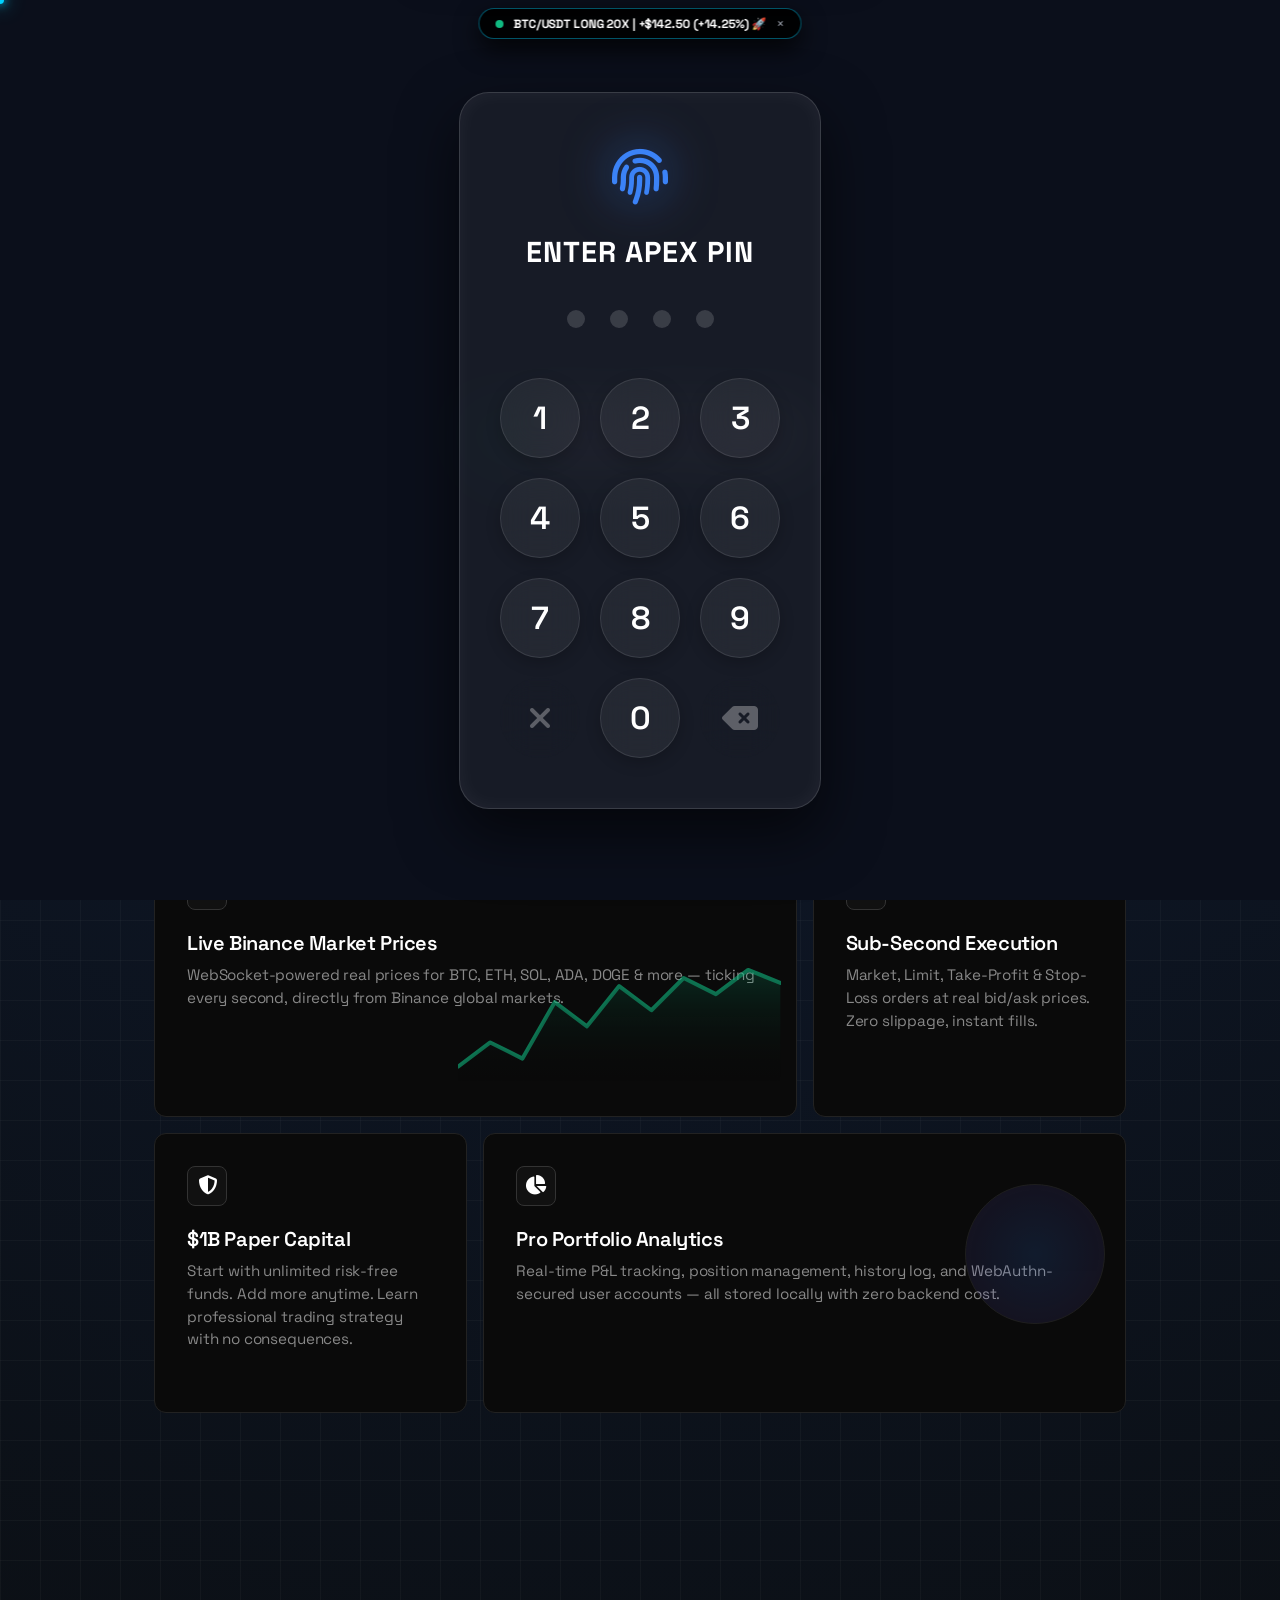
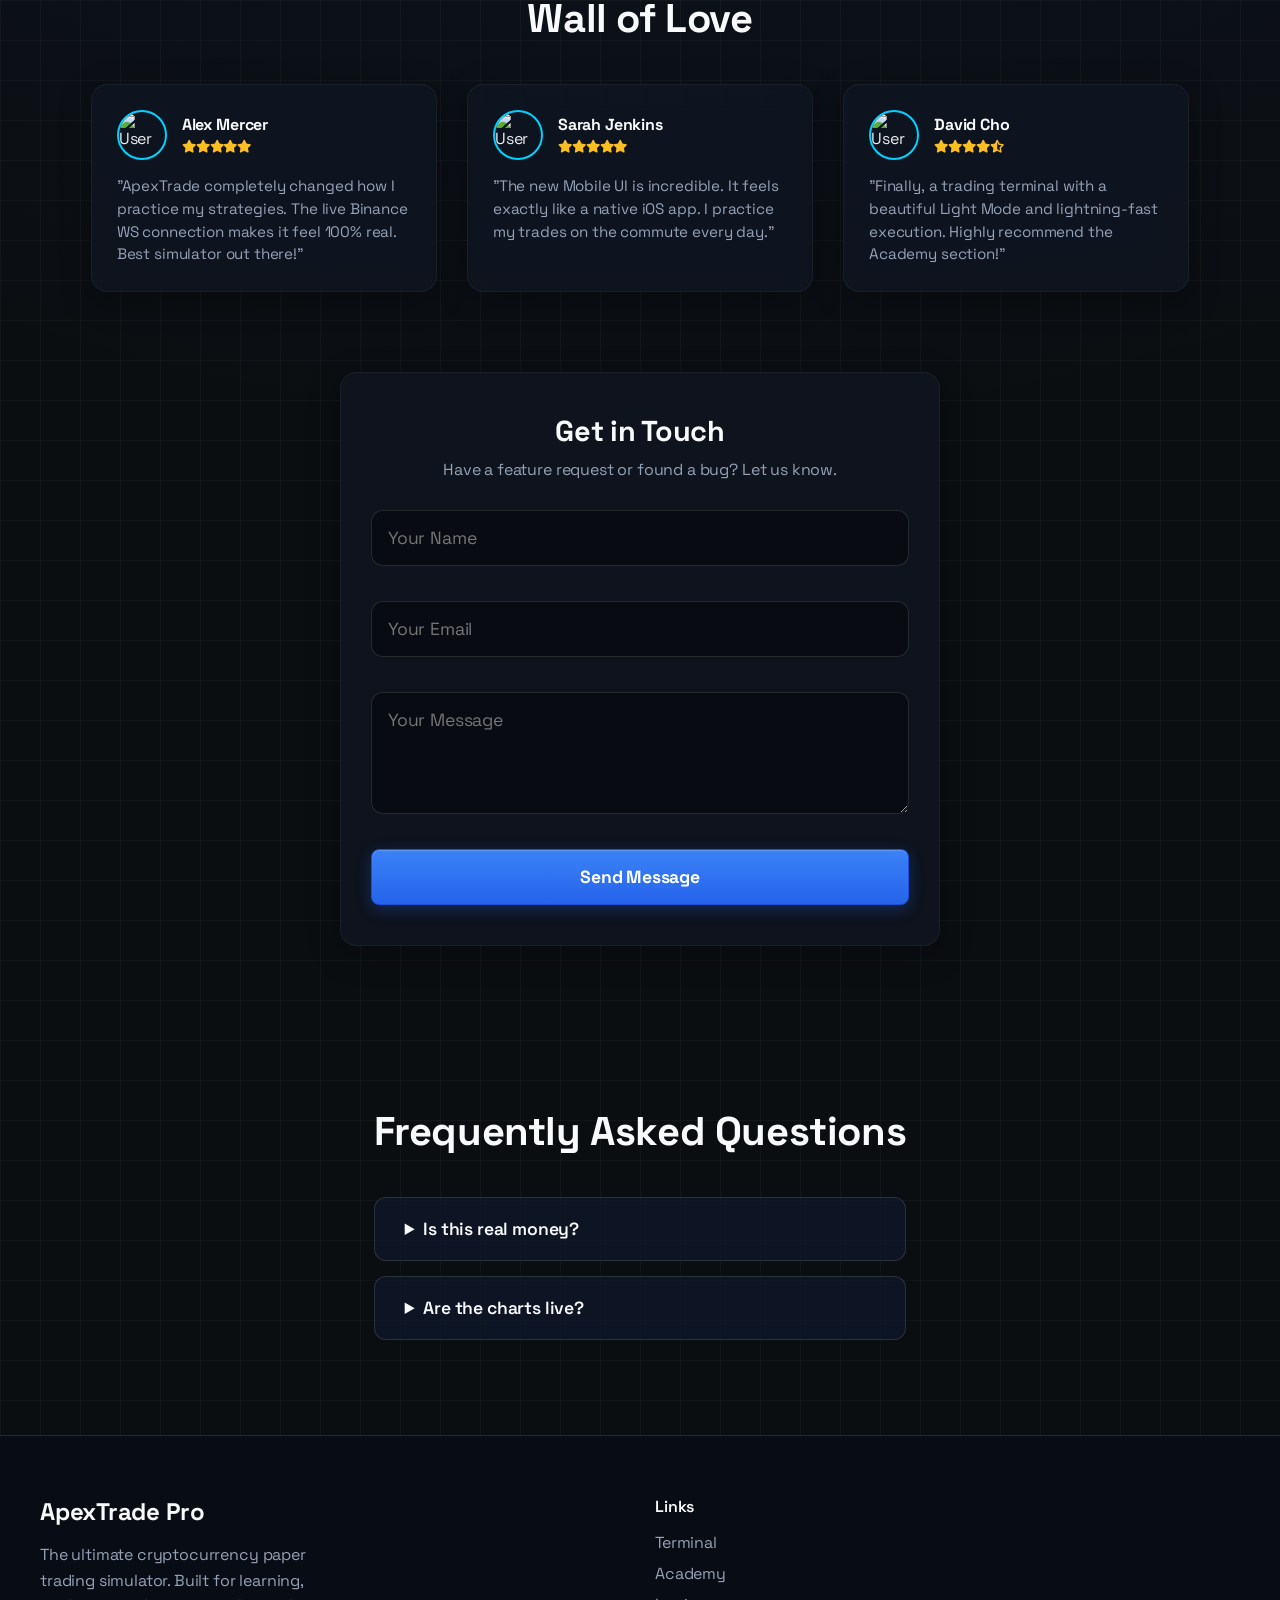
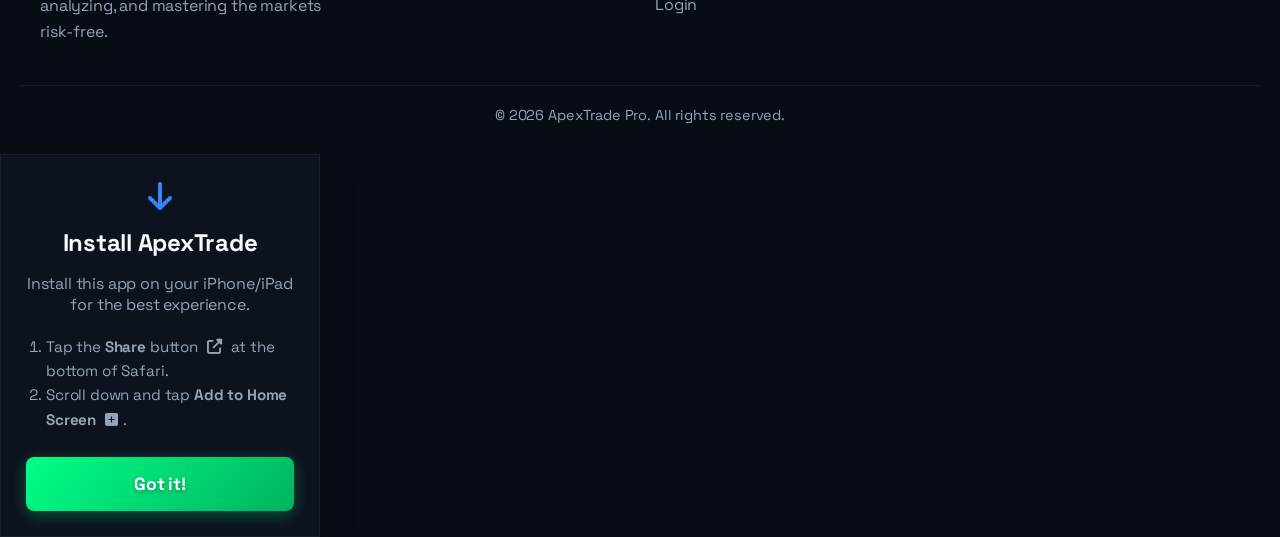
==== commit ba68bbd4: "fix(academy): fix theory lessons reading scroll performance for Android and iOS devices" ====
--- a/index.html
+++ b/index.html
@@ -177,12 +177,23 @@
             scroll-behavior: smooth;
         }
 
+        html {
+            scroll-behavior: smooth;
+            -webkit-text-size-adjust: 100%;
+            -webkit-tap-highlight-color: transparent;
+        }
+
         body {
             background-color: var(--bg-color);
             color: var(--text-main);
-            height: 100vh;
-            overflow: hidden;
+            min-height: 100vh;
+            min-height: 100dvh;
+            width: 100%;
+            overflow-x: hidden;
+            overflow-y: auto;
             position: relative;
+            -webkit-overflow-scrolling: touch;
+            overscroll-behavior-y: auto;
         }
 
         /* --- Aurora Animated Background --- */
@@ -266,8 +277,16 @@
         
         /* --- Landing Page --- */
         #landing-page {
-            position: absolute; top:0; left:0; width: 100vw; height: 100vh; z-index: 5000;
-            overflow-y: auto; overflow-x: hidden; scroll-behavior: smooth; display: block;
+            position: relative;
+            width: 100%;
+            min-height: 100vh;
+            min-height: 100dvh;
+            height: auto;
+            z-index: 50;
+            overflow: visible;
+            scroll-behavior: smooth;
+            display: flex;
+            flex-direction: column;
         }
         .lp-navbar {
             display: flex; justify-content: space-between; align-items: center; padding: 20px 5%;
@@ -2273,24 +2292,30 @@
         @import url('https://fonts.googleapis.com/css2?family=Inter:wght@400;500;600;700;800&display=swap');
         
         #landing-page {
-            position: fixed;
-            top: 0; left: 0; width: 100%; height: 100%;
+            position: relative;
+            width: 100%;
+            min-height: 100vh;
+            min-height: 100dvh;
+            height: auto;
             background: #0b0e11; /* Professional Trading Background */
-            z-index: 1500;
-            display: flex; flex-direction: column;
-            overflow-y: auto; overflow-x: hidden;
+            z-index: 50;
+            display: flex;
+            flex-direction: column;
+            overflow: visible;
             font-family: 'Inter', sans-serif;
             color: #eaecef;
+            scroll-behavior: smooth;
         }
         
         /* Grid Background Pattern */
         #landing-page::before {
-            content: ''; position: absolute; top: 0; left: 0; width: 100%; height: 100vh;
+            content: ''; position: absolute; top: 0; left: 0; width: 100%; height: 100%;
             background: radial-gradient(circle at 50% 0%, rgba(37, 99, 235, 0.15) 0%, transparent 60%),
                         linear-gradient(rgba(255,255,255,0.03) 1px, transparent 1px), 
                         linear-gradient(90deg, rgba(255,255,255,0.03) 1px, transparent 1px);
             background-size: 100% 100%, 40px 40px, 40px 40px;
             z-index: -1;
+            pointer-events: none;
         }
 
         /* Navbar */
@@ -2451,11 +2476,11 @@
                 height: auto !important;
                 overflow-y: auto !important;
                 overflow-x: hidden !important;
+                -webkit-overflow-scrolling: touch !important;
             }
             .main-content, .app-layout {
                 height: auto !important;
-                overflow-y: auto !important;
-                overflow-x: hidden !important;
+                overflow: visible !important;
             }
             .glass-panel, .chart-container, .order-book, .trade-history, .portfolio-grid, .trade-grid {
                 width: 100% !important;
@@ -3392,12 +3417,12 @@
         /* --- Apple / Safari / iOS Specific Fixes --- */
         @supports (-webkit-touch-callout: none) {
             /* The 100vh bug fix for iOS Safari */
-            body, html, .app-layout, .ambient-bg, #login-screen, #landing-page {
-                height: -webkit-fill-available !important;
+            html, body {
+                min-height: -webkit-fill-available;
             }
             /* Smooth scrolling for iOS */
             * {
-                -webkit-overflow-scrolling: touch !important;
+                -webkit-overflow-scrolling: touch;
             }
         }
         
@@ -3617,12 +3642,17 @@
 
     <!-- ====== ULTRA-SMOOTH MOBILE & ALL-DEVICE PERFORMANCE ENGINE ====== -->
     <style id="apex-ultra-smooth-engine">
-        /* Global Smooth Touch Ergonomics */
-        html, body {
+        /* Global Smooth Touch & Scrolling Ergonomics */
+        html {
+            scroll-behavior: smooth;
             -webkit-tap-highlight-color: transparent;
-            overscroll-behavior-y: contain;
             text-rendering: optimizeLegibility;
             -webkit-font-smoothing: antialiased;
+        }
+
+        body {
+            overscroll-behavior-y: auto;
+            -webkit-overflow-scrolling: touch;
         }
 
         button, a, input, select, .mobile-nav-btn, .mc-action-btn, .mc-tab, .trade-btn {
@@ -3630,8 +3660,68 @@
             -webkit-tap-highlight-color: transparent !important;
         }
 
-        /* Responsive Mobile Layout (Phones & Tablets) */
-        @media (max-width: 768px) {
+        /* Desktop In-App Layout (> 900px) */
+        @media (min-width: 901px) {
+            body.in-app {
+                height: 100vh !important;
+                overflow: hidden !important;
+            }
+            body.in-app .app-layout {
+                display: flex !important;
+                height: 100vh !important;
+                overflow: hidden !important;
+            }
+            body.in-app .sidebar {
+                height: 100vh !important;
+                overflow-y: auto !important;
+                overflow-x: hidden !important;
+                flex-shrink: 0 !important;
+            }
+            body.in-app .main-content {
+                flex: 1 !important;
+                height: 100vh !important;
+                display: flex !important;
+                flex-direction: column !important;
+                overflow: hidden !important;
+            }
+            body.in-app .topbar {
+                height: 60px !important;
+                flex-shrink: 0 !important;
+            }
+            body.in-app .pages-wrapper {
+                flex: 1 !important;
+                height: calc(100vh - 60px) !important;
+                overflow-y: auto !important;
+                overflow-x: hidden !important;
+                scroll-behavior: smooth !important;
+                -webkit-overflow-scrolling: touch !important;
+                padding: 20px !important;
+            }
+            body.in-app .pages-wrapper::-webkit-scrollbar {
+                width: 7px;
+            }
+            body.in-app .pages-wrapper::-webkit-scrollbar-track {
+                background: rgba(11, 15, 25, 0.5);
+            }
+            body.in-app .pages-wrapper::-webkit-scrollbar-thumb {
+                background: rgba(255, 255, 255, 0.2);
+                border-radius: 4px;
+            }
+            body.in-app .pages-wrapper::-webkit-scrollbar-thumb:hover {
+                background: var(--accent, #00d2ff);
+            }
+            body.in-app .page {
+                min-height: 100% !important;
+                overflow: visible !important;
+            }
+            body.in-app .trade-grid {
+                min-height: min-content !important;
+                height: auto !important;
+            }
+        }
+
+        /* Responsive Mobile Layout (Phones & Tablets <= 900px) */
+        @media (max-width: 900px) {
             /* 1. Eliminate heavy GPU backdrop blurs that cause phone lag */
             .glass-panel, .panel, .apex-modal-content, .card, .lp-feature-card, .sidebar, .topbar, #login-screen {
                 backdrop-filter: none !important;
@@ -3650,7 +3740,7 @@
             }
 
             /* 3. Fluid Natural Scrolling for Android & iOS */
-            body, html {
+            html, body, body.in-app {
                 height: auto !important;
                 min-height: 100% !important;
                 overflow-y: auto !important;
@@ -3665,23 +3755,43 @@
                 flex-direction: column !important;
             }
 
+            .sidebar {
+                display: none !important;
+            }
+
+            .topbar {
+                position: sticky !important;
+                top: 0 !important;
+                z-index: 1000 !important;
+                height: 60px !important;
+            }
+
             .main-content {
                 height: auto !important;
                 overflow: visible !important;
                 margin-left: 0 !important;
-                padding-bottom: calc(85px + env(safe-area-inset-bottom, 15px)) !important;
-            }
-
-            .pages-wrapper, .page.active {
+                padding: 0 !important;
+                padding-bottom: calc(90px + env(safe-area-inset-bottom, 15px)) !important;
+            }
+
+            .pages-wrapper {
                 height: auto !important;
-                min-height: calc(100vh - 120px) !important;
                 overflow: visible !important;
+                padding: 12px 10px !important;
+            }
+
+            .page, .page.active {
+                height: auto !important;
+                min-height: calc(100vh - 170px) !important;
+                overflow: visible !important;
             }
 
             #landing-page {
-                position: fixed !important;
-                top: 0; left: 0; width: 100vw; height: 100vh;
-                overflow-y: auto !important;
+                position: relative !important;
+                width: 100% !important;
+                min-height: 100vh !important;
+                height: auto !important;
+                overflow: visible !important;
                 -webkit-overflow-scrolling: touch !important;
             }
 
@@ -3742,7 +3852,113 @@
                 text-shadow: 0 0 10px rgba(0, 210, 255, 0.7) !important;
             }
 
-            /* 5. Hide conflicting floating overlays that block buttons */
+            /* 5. Ultra-Smooth Academy Theory Scrolling & Reading for Android & iOS (Apple) */
+            #page-academy, #mc-content-theory, .mc-tab-content, .mc-level-content {
+                height: auto !important;
+                min-height: min-content !important;
+                overflow: visible !important;
+                -webkit-overflow-scrolling: touch !important;
+            }
+
+            .mc-theory-article {
+                backdrop-filter: none !important;
+                -webkit-backdrop-filter: none !important;
+                background: #0d1527 !important; /* GPU-friendly solid dark background */
+                border: 1px solid rgba(255, 255, 255, 0.1) !important;
+                border-radius: 14px !important;
+                box-shadow: 0 4px 16px rgba(0, 0, 0, 0.4) !important;
+                padding: 18px 16px !important;
+                margin-bottom: 16px !important;
+                margin-top: 10px !important;
+                box-sizing: border-box !important;
+                width: 100% !important;
+                max-width: 100% !important;
+                word-wrap: break-word !important;
+                overflow-wrap: break-word !important;
+                word-break: break-word !important;
+                touch-action: pan-y !important; /* Enables instantaneous vertical touch scroll */
+                animation: none !important; /* Disables transform animations that cause WebKit GPU scroll stutter */
+                transform: none !important;
+                will-change: auto !important;
+            }
+
+            .mc-theory-article h4 {
+                font-size: 1.15rem !important;
+                line-height: 1.4 !important;
+                margin-bottom: 12px !important;
+                padding-bottom: 8px !important;
+                border-bottom: 1px solid rgba(255, 255, 255, 0.08) !important;
+                color: #fff !important;
+                display: flex !important;
+                align-items: flex-start !important;
+                gap: 10px !important;
+                word-break: break-word !important;
+            }
+
+            .mc-theory-article p {
+                font-size: 0.98rem !important;
+                line-height: 1.75 !important;
+                color: #cbd5e1 !important;
+                margin-bottom: 14px !important;
+                word-break: break-word !important;
+            }
+
+            .mc-theory-article ul {
+                padding-left: 20px !important;
+                margin-left: 0 !important;
+                margin-bottom: 14px !important;
+            }
+
+            .mc-theory-article li {
+                font-size: 0.95rem !important;
+                line-height: 1.7 !important;
+                color: #cbd5e1 !important;
+                margin-bottom: 8px !important;
+                word-break: break-word !important;
+            }
+
+            .mc-level-header {
+                padding: 14px 16px !important;
+                border-radius: 12px !important;
+                background: rgba(15, 23, 42, 0.95) !important;
+                border: 1px solid rgba(255, 255, 255, 0.12) !important;
+                margin: 25px 0 12px 0 !important;
+                touch-action: manipulation !important;
+                cursor: pointer !important;
+                user-select: none !important;
+                -webkit-user-select: none !important;
+            }
+
+            .mc-level-title {
+                font-size: 1.15rem !important;
+                line-height: 1.3 !important;
+            }
+
+            .mc-tabs {
+                display: flex !important;
+                gap: 10px !important;
+                margin-bottom: 20px !important;
+                padding-bottom: 10px !important;
+                overflow-x: auto !important;
+                -webkit-overflow-scrolling: touch !important;
+                scrollbar-width: none !important;
+            }
+            .mc-tabs::-webkit-scrollbar {
+                display: none !important;
+            }
+
+            .mc-tab {
+                white-space: nowrap !important;
+                flex-shrink: 0 !important;
+                padding: 10px 16px !important;
+                font-size: 0.9rem !important;
+            }
+
+            #page-academy {
+                padding-bottom: calc(115px + env(safe-area-inset-bottom, 20px)) !important;
+            }
+
+            /* 6. Hide conflicting floating overlays that block buttons */
             .apex-floating-dock {
                 display: none !important;
             }
@@ -5493,7 +5709,12 @@
                         </div>
                         <!-- TAB CONTENT: THEORY -->
                         <div class="mc-tab-content" id="mc-content-theory">
-                            <h3 class="section-title">Trading Theory & Concepts</h3>
+                            <div style="display:flex; justify-content:space-between; align-items:center; flex-wrap:wrap; gap:10px; margin-bottom:20px;">
+                                <h3 class="section-title" style="margin-bottom:0;">Trading Theory & Concepts</h3>
+                                <button type="button" id="theory-toggle-all-btn" onclick="toggleAllTheoryLevels()" style="background:rgba(0,210,255,0.15); border:1px solid rgba(0,210,255,0.3); color:#00d2ff; padding:8px 16px; border-radius:20px; font-size:0.85rem; font-weight:700; cursor:pointer; display:inline-flex; align-items:center; gap:6px; touch-action:manipulation;">
+                                    <i class="fas fa-book-open"></i> <span>Expand All</span>
+                                </button>
+                            </div>
                             
                             <!-- Beginner Tier Theory -->
                             <div class="mc-level-header">
@@ -6115,6 +6336,8 @@
             landingPage.style.display = 'none';
             loginScreen.classList.remove('active');
             appLayout.style.display = 'flex';
+            document.body.classList.add('in-app');
+            window.scrollTo({ top: 0, behavior: 'instant' });
             
             // Add skeleton loaders to UI for simulated API fetching
             const elementsToSkeleton = [document.querySelector('.market-list'), document.getElementById('portfolio-page-list'), document.querySelector('.main-chart')];
@@ -6130,7 +6353,9 @@
 
         window.goHome = function() {
             appLayout.style.display = 'none';
-            landingPage.style.display = 'block';
+            landingPage.style.display = 'flex';
+            document.body.classList.remove('in-app');
+            window.scrollTo({ top: 0, behavior: 'instant' });
         };
 
         if (userName && userAuth) {
@@ -6360,6 +6585,9 @@
 
         // --- Page Navigation ---
         window.switchPage = function(pageId, pushState = true) {
+            window.scrollTo({ top: 0, behavior: 'instant' });
+            const _pw = document.querySelector('.pages-wrapper');
+            if (_pw) _pw.scrollTop = 0;
             document.querySelectorAll('.page').forEach(p => p.classList.remove('active'));
             const targetPage = document.getElementById(pageId);
             if(targetPage) {
@@ -7074,9 +7302,45 @@
             document.querySelectorAll('.mc-tab').forEach(btn => btn.classList.remove('active'));
             document.querySelectorAll('.mc-tab-content').forEach(content => content.classList.remove('active'));
 
-            document.getElementById('tab-' + tabId).classList.add('active');
-            document.getElementById('mc-content-' + tabId).classList.add('active');
+            const targetBtn = document.getElementById('tab-' + tabId);
+            const targetContent = document.getElementById('mc-content-' + tabId);
+            if (targetBtn) targetBtn.classList.add('active');
+            if (targetContent) targetContent.classList.add('active');
+
+            if (targetBtn && typeof targetBtn.scrollIntoView === 'function') {
+                targetBtn.scrollIntoView({ behavior: 'smooth', block: 'nearest', inline: 'center' });
+            }
         };
+
+        // Toggle All Theory Levels for continuous reading
+        window.toggleAllTheoryLevels = function() {
+            const btn = document.getElementById('theory-toggle-all-btn');
+            const theoryContent = document.getElementById('mc-content-theory');
+            if (!theoryContent) return;
+            const contents = theoryContent.querySelectorAll('.mc-level-content');
+            const headers = theoryContent.querySelectorAll('.mc-level-header');
+            
+            let anyClosed = false;
+            contents.forEach(c => {
+                if (c.style.display === 'none') anyClosed = true;
+            });
+
+            contents.forEach(c => {
+                c.style.display = anyClosed ? 'block' : 'none';
+            });
+
+            headers.forEach(h => {
+                const icon = h.querySelector('.fa-chevron-down');
+                if (icon) icon.style.transform = anyClosed ? 'rotate(180deg)' : 'rotate(0deg)';
+            });
+
+            if (btn) {
+                btn.innerHTML = anyClosed 
+                    ? '<i class="fas fa-compress-alt"></i> <span>Collapse All</span>'
+                    : '<i class="fas fa-book-open"></i> <span>Expand All</span>';
+            }
+        };
+
 
         // --- Academy Accordion Logic ---
         document.querySelectorAll('.mc-level-header').forEach(header => {
@@ -7101,7 +7365,7 @@
             header.appendChild(icon);
 
             const contentWrapper = document.createElement('div');
-            const isFirstLevel = titleWrapper.textContent.includes('LEVEL 1');
+            const isFirstLevel = /\bLEVEL\s*1\b/i.test(titleWrapper.textContent);
             contentWrapper.style.display = isFirstLevel ? 'block' : 'none'; 
             contentWrapper.className = 'mc-level-content';
             contentWrapper.style.marginTop = '15px';
@@ -7139,13 +7403,19 @@
         });
 
         const lpNavbar = document.getElementById('lp-navbar');
-        document.getElementById('landing-page').addEventListener('scroll', (e) => {
-            if (e.target.scrollTop > 50) {
-                lpNavbar.classList.add('scrolled');
-            } else {
-                lpNavbar.classList.remove('scrolled');
-            }
-        });
+        const handleLpScroll = () => {
+            const scY = window.scrollY || document.documentElement.scrollTop || (document.getElementById('landing-page') ? document.getElementById('landing-page').scrollTop : 0);
+            if (lpNavbar) {
+                if (scY > 50) {
+                    lpNavbar.classList.add('scrolled');
+                } else {
+                    lpNavbar.classList.remove('scrolled');
+                }
+            }
+        };
+        window.addEventListener('scroll', handleLpScroll, { passive: true });
+        const _lpEl = document.getElementById('landing-page');
+        if (_lpEl) _lpEl.addEventListener('scroll', handleLpScroll, { passive: true });
 
         // --- Premium Hover Glow Tracker ---
         if (window.matchMedia("(hover: hover) and (pointer: fine)").matches) {
@@ -8308,6 +8578,7 @@
         }, 600);
     });
 });
+</script>
 
     <!-- Second Mobile Bottom Nav consolidated into primary unifiedMobileNav -->
 
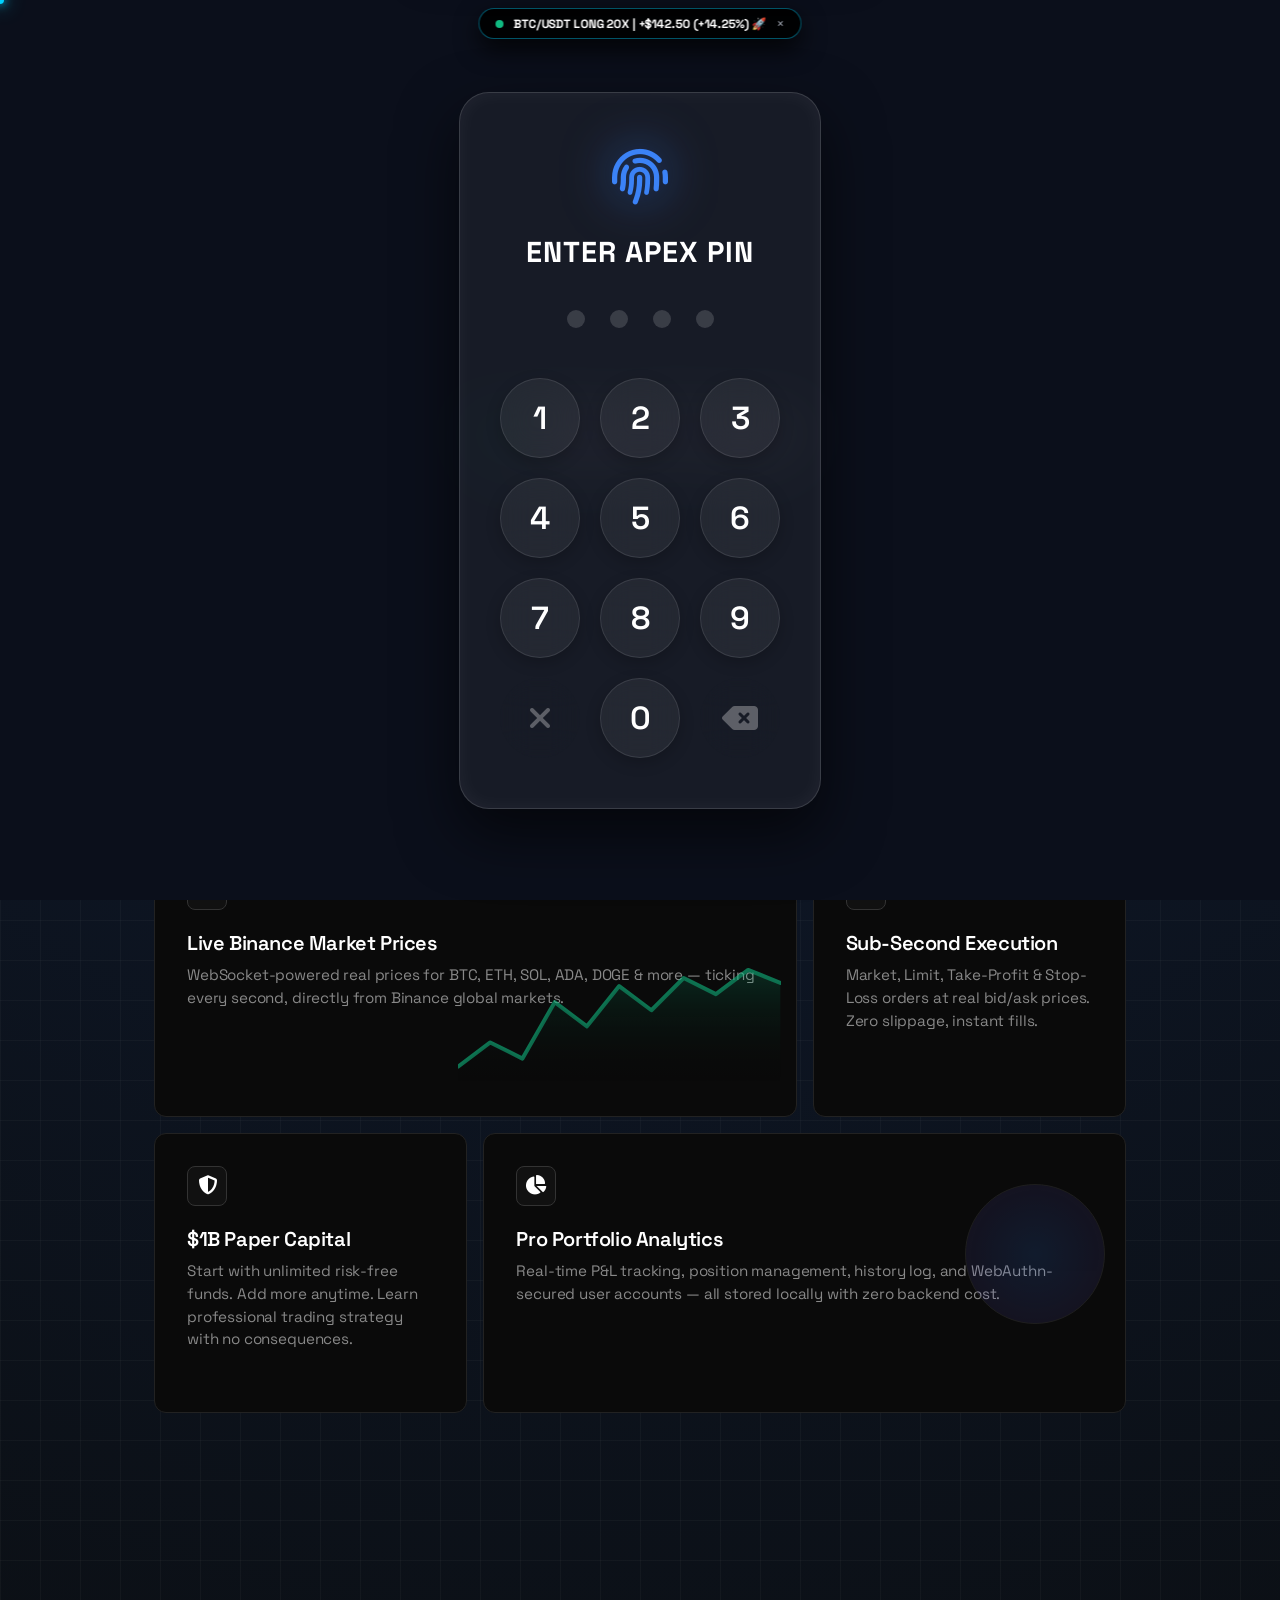
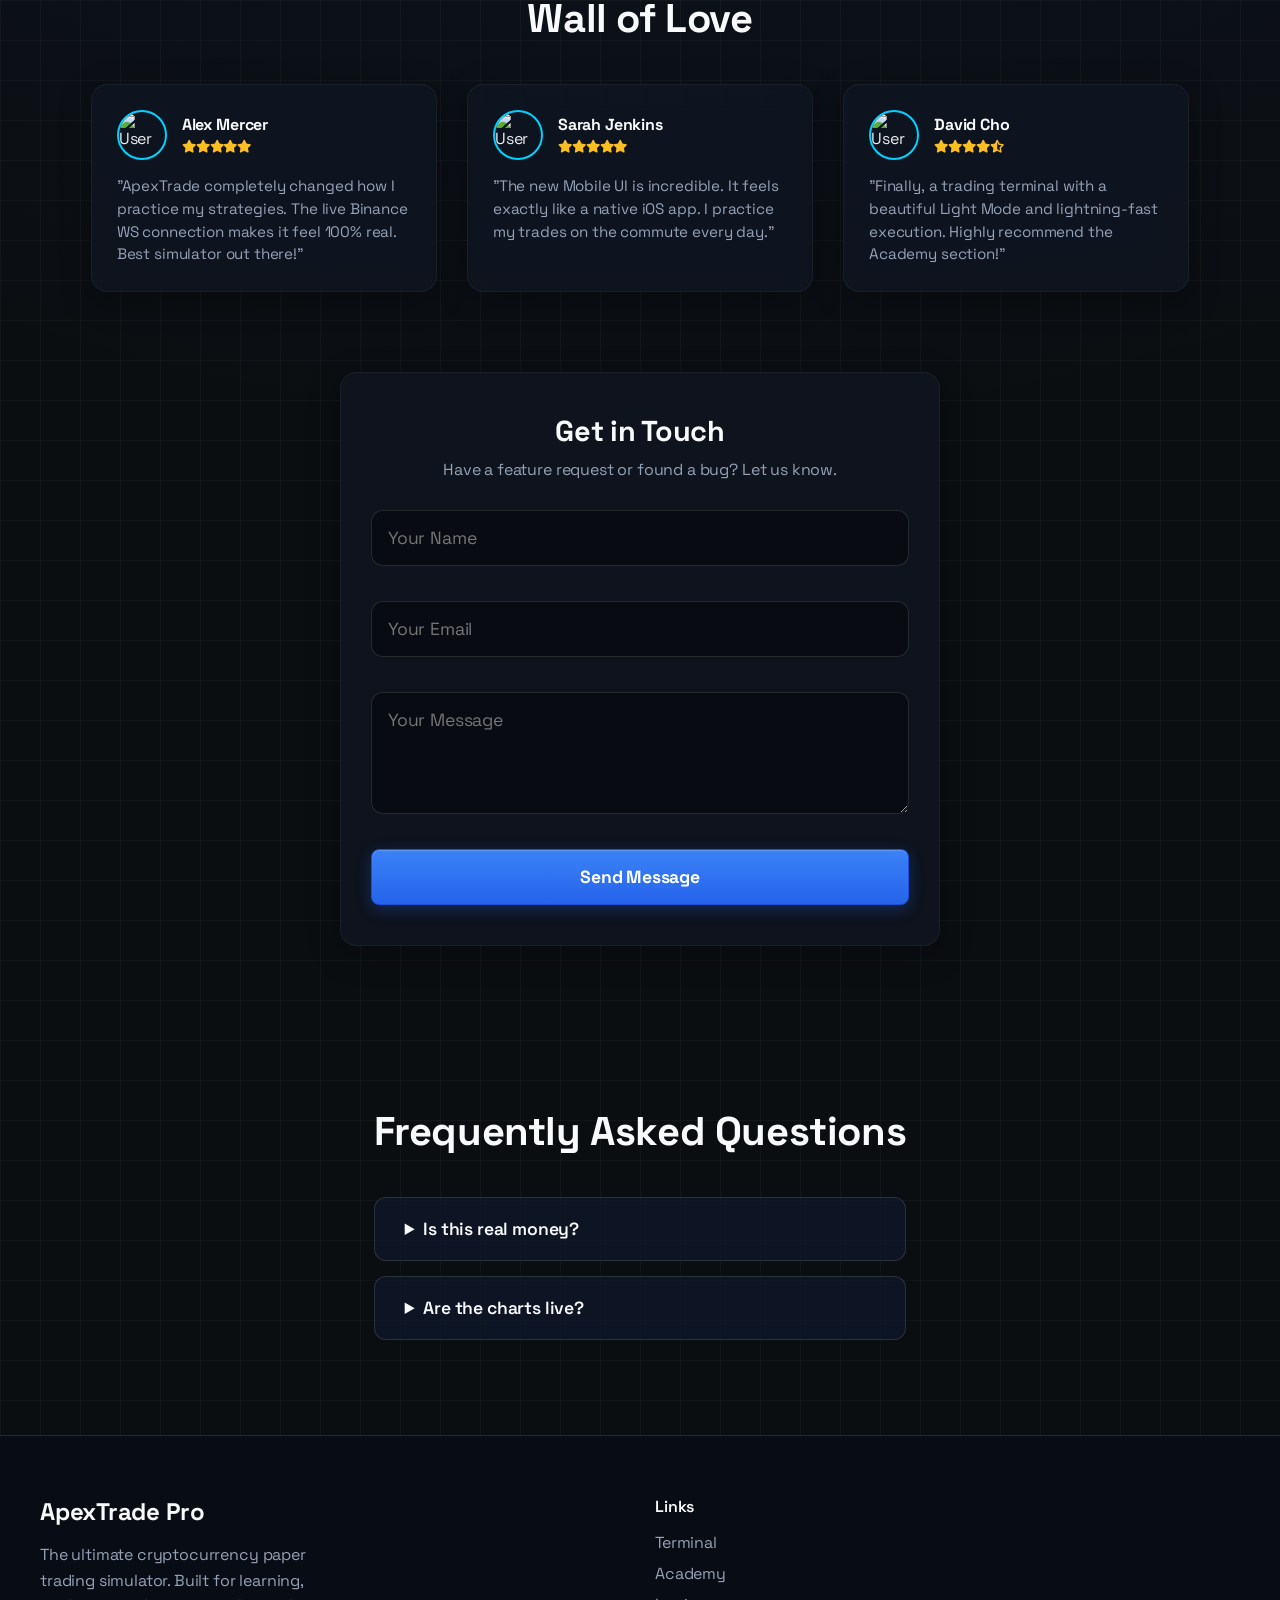
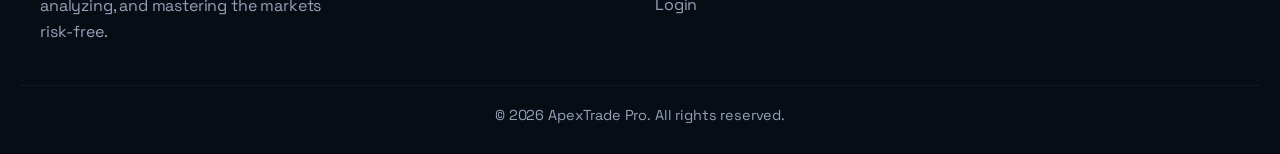
==== commit 71d15a8e: "fix(pwa): enable universal Android, iOS, and Desktop app installation and icons" ====
--- a/index.html
+++ b/index.html
@@ -3632,11 +3632,27 @@
 
     </style>
     <script>
+      // Production Progressive Web App (PWA) Service Worker Registration
       if ('serviceWorker' in navigator) {
-        navigator.serviceWorker.getRegistrations().then(function(r) {
-          for(let i of r) i.unregister();
+        window.addEventListener('load', function() {
+          navigator.serviceWorker.register('./sw.js')
+            .then(function(registration) {
+              console.log('[ApexTrade PWA] Service Worker registered with scope:', registration.scope);
+              registration.onupdatefound = function() {
+                const installingWorker = registration.installing;
+                if (installingWorker) {
+                  installingWorker.onstatechange = function() {
+                    if (installingWorker.state === 'installed' && navigator.serviceWorker.controller) {
+                      console.log('[ApexTrade PWA] New update available.');
+                    }
+                  };
+                }
+              };
+            })
+            .catch(function(error) {
+              console.warn('[ApexTrade PWA] Service Worker registration failed:', error);
+            });
         });
-        navigator.serviceWorker.register('./sw.js?v=' + Date.now());
       }
     </script>
 
@@ -3658,6 +3674,14 @@
         button, a, input, select, .mobile-nav-btn, .mc-action-btn, .mc-tab, .trade-btn {
             touch-action: manipulation !important;
             -webkit-tap-highlight-color: transparent !important;
+        }
+
+        /* Permanently Hide Floating Toolbar Dock & FAB */
+        .apex-floating-dock, #apexFloatingToolsFab {
+            display: none !important;
+            visibility: hidden !important;
+            pointer-events: none !important;
+            opacity: 0 !important;
         }
 
         /* Desktop In-App Layout (> 900px) */
@@ -4259,7 +4283,13 @@
                 <img src="assets/logo.png" class="spinning-logo" alt="ApexTrade">
                 <h1>ApexTrade Pro</h1>
             </div>
-            <button class="lp-login-btn" onclick="openLoginModal()" style="margin-left: auto;">Login</button>
+            <div style="display: flex; align-items: center; gap: 10px; margin-left: auto;">
+                <button class="lp-install-btn pwa-install-trigger" onclick="triggerUniversalInstall()" style="background: rgba(59, 130, 246, 0.15); border: 1px solid rgba(59, 130, 246, 0.5); color: #60a5fa; padding: 8px 14px; border-radius: 999px; font-size: 0.85rem; font-weight: 600; cursor: pointer; display: flex; align-items: center; gap: 6px; transition: all 0.2s ease;">
+                    <i class="fas fa-download"></i>
+                    <span>Install App</span>
+                </button>
+                <button class="lp-login-btn" onclick="openLoginModal()">Login</button>
+            </div>
         </nav>
         
         <div class="lp-hero">
@@ -4267,10 +4297,11 @@
             <h1 style="font-size: clamp(2rem, 6vw, 4.5rem); font-weight: 900; color: #fff; line-height: 1.1; letter-spacing: -0.03em; margin-bottom: 0.5rem;">The Smartest Way to<br><span style="background: linear-gradient(135deg, #00d2ff, #3b82f6, #a855f7); -webkit-background-clip: text; -webkit-text-fill-color: transparent;">Master Crypto Trading</span></h1>
             <p style="max-width: 560px; font-size: 1.15rem; color: var(--text-muted); margin: 1.5rem auto 2.5rem;">ApexTrade Pro connects you to <strong style="color:#fff;">live Binance market data</strong>, TradingView charts & leverage trading — with absolutely zero financial risk.</p>
             <div style="display: flex; gap: 16px; flex-wrap: wrap; justify-content: center;">
-                
-                                
                 <button class="lp-cta-btn" id="home-launch-btn" onclick="enterTerminal()" style="background: rgba(255,255,255,0.1); color: var(--text-main); border: 1px solid var(--border-color); backdrop-filter: blur(10px); display:flex; align-items:center; gap:8px;">
                     <img src="assets/logo.png" style="width:18px; height:18px; border-radius:4px; margin-right:6px; vertical-align:middle;" alt="App Logo"> Launch Trading
+                </button>
+                <button class="lp-cta-btn pwa-install-trigger" onclick="triggerUniversalInstall()" style="background: linear-gradient(135deg, rgba(59, 130, 246, 0.25), rgba(0, 210, 255, 0.25)); color: #fff; border: 1px solid rgba(0, 210, 255, 0.5); backdrop-filter: blur(10px); display:flex; align-items:center; gap:8px; cursor: pointer;">
+                    <i class="fas fa-download" style="color: #00d2ff;"></i> Install Mobile App
                 </button>
             </div>
         </div>
@@ -4670,7 +4701,7 @@
                     <i class="fas fa-money-bill-wave"></i>
                     <span>+ Free Cash</span>
                 </button>
-                <button class="nav-btn" id="install-app-btn" onclick="triggerUniversalInstall()" style="color: #3b82f6; border: 1px solid rgba(59, 130, 246, 0.3); background: rgba(59, 130, 246, 0.05); margin-top: 10px; font-weight: bold; display:flex; align-items:center; justify-content:center;">
+                <button class="nav-btn pwa-install-trigger" id="install-app-btn" onclick="triggerUniversalInstall()" style="color: #3b82f6; border: 1px solid rgba(59, 130, 246, 0.3); background: rgba(59, 130, 246, 0.05); margin-top: 10px; font-weight: bold; display:flex; align-items:center; justify-content:center;">
                     <img src="assets/logo.png" style="width:18px; height:18px; border-radius:4px; margin-right:6px; vertical-align:middle;" alt="App Logo">
                     <span>Install App</span>
                 </button>
@@ -4716,9 +4747,15 @@
                             class="fas fa-chevron-right"></i></button>
                 </div>
                 <div class="page-title-display" id="page-title-display">Trading Desk</div>
+
+                <!-- Install App Button (Visible across Mobile & Desktop) -->
+                <button class="nav-btn topbar-install-btn pwa-install-trigger" id="topbar-install-btn" onclick="triggerUniversalInstall()" aria-label="Install App" title="Install ApexTrade App" style="margin-left:auto; height: 36px; padding: 0 14px; border-radius: 999px; display: inline-flex; align-items: center; gap: 6px; background: rgba(59, 130, 246, 0.15); border: 1px solid rgba(59, 130, 246, 0.4); color: #60a5fa; cursor: pointer; font-size: 0.82rem; font-weight: 600; transition: 0.2s; white-space: nowrap; flex-shrink: 0;">
+                    <i class="fas fa-download"></i>
+                    <span>Install App</span>
+                </button>
                 
                 <!-- Phase 11: Theme Toggle -->
-                <button class="nav-btn" id="theme-toggle" onclick="toggleTheme()" aria-label="Toggle Theme" style="margin-left:auto; width: 40px; height: 40px; border-radius: 50%; display: flex; align-items: center; justify-content: center; background: var(--panel-bg); border: 1px solid var(--border-color); color: var(--text-main); cursor: pointer; transition: 0.3s;"><i class="fas fa-sun"></i></button>
+                <button class="nav-btn" id="theme-toggle" onclick="toggleTheme()" aria-label="Toggle Theme" style="margin-left:8px; width: 40px; height: 40px; border-radius: 50%; display: flex; align-items: center; justify-content: center; background: var(--panel-bg); border: 1px solid var(--border-color); color: var(--text-main); cursor: pointer; transition: 0.3s; flex-shrink: 0;"><i class="fas fa-sun"></i></button>
 
                 <div class="news-ticker-container">
                     <div class="news-ticker-text" id="news-ticker">Welcome to ApexTrade Pro! Real-time market
@@ -6230,20 +6267,179 @@
     <div id="toast-container" class="toast-container"></div>
 
     
-    <!-- iOS Install Modal -->
-    <div id="ios-install-modal" class="modal" style="z-index: 99999;">
-        <div class="modal-content" style="text-align: center; max-width: 320px; padding: 25px;">
-            <i class="fas fa-arrow-down" style="font-size: 2rem; color: #3b82f6; margin-bottom: 15px;"></i>
-            <h2 style="margin-bottom: 15px;">Install ApexTrade</h2>
-            <p style="margin-bottom: 20px; color: var(--text-muted);">Install this app on your iPhone/iPad for the best experience.</p>
-            <ol style="text-align: left; margin-bottom: 25px; padding-left: 20px; color: var(--text-muted); font-size: 0.95rem; line-height: 1.6;">
-                <li>Tap the <strong>Share</strong> button <i class="fas fa-external-link-alt" style="margin:0 5px;"></i> at the bottom of Safari.</li>
-                <li>Scroll down and tap <strong>Add to Home Screen</strong> <i class="fas fa-plus-square" style="margin:0 5px;"></i>.</li>
-            </ol>
-            <button class="btn buy-btn" style="width: 100%; border-radius: 8px;" onclick="closeIosModal()">Got it!</button>
+    <!-- ====== UNIVERSAL PWA INSTALLATION MODALS & STYLES ====== -->
+    <style>
+        @keyframes apexModalPop {
+            0% { transform: scale(0.92); opacity: 0; }
+            100% { transform: scale(1); opacity: 1; }
+        }
+        .apex-install-modal {
+            display: none;
+            position: fixed;
+            top: 0;
+            left: 0;
+            width: 100vw;
+            height: 100vh;
+            background: rgba(0, 0, 0, 0.82);
+            backdrop-filter: blur(8px);
+            -webkit-backdrop-filter: blur(8px);
+            z-index: 999999;
+            align-items: center;
+            justify-content: center;
+            padding: 16px;
+            box-sizing: border-box;
+        }
+        .apex-install-modal-content {
+            background: linear-gradient(145deg, #131b2e, #0b0f19);
+            border: 1px solid rgba(59, 130, 246, 0.4);
+            box-shadow: 0 25px 60px rgba(0,0,0,0.85), 0 0 30px rgba(59, 130, 246, 0.2);
+            border-radius: 20px;
+            max-width: 380px;
+            width: 100%;
+            padding: 26px 22px;
+            text-align: center;
+            color: #fff;
+            position: relative;
+            animation: apexModalPop 0.28s cubic-bezier(0.16, 1, 0.3, 1);
+            box-sizing: border-box;
+        }
+        .apex-modal-icon-wrap {
+            width: 60px;
+            height: 60px;
+            margin: 0 auto 14px;
+            background: rgba(59, 130, 246, 0.15);
+            border-radius: 16px;
+            display: flex;
+            align-items: center;
+            justify-content: center;
+            border: 1px solid rgba(59, 130, 246, 0.3);
+        }
+        .apex-modal-steps {
+            background: rgba(0, 0, 0, 0.35);
+            border: 1px solid rgba(255, 255, 255, 0.08);
+            border-radius: 14px;
+            padding: 14px 16px;
+            text-align: left;
+            margin-bottom: 20px;
+        }
+        .apex-step-row {
+            display: flex;
+            align-items: flex-start;
+            gap: 12px;
+        }
+        .apex-step-row:not(:last-child) {
+            margin-bottom: 12px;
+        }
+        .apex-step-num {
+            width: 24px;
+            height: 24px;
+            border-radius: 50%;
+            background: #3b82f6;
+            color: #fff;
+            font-weight: bold;
+            font-size: 0.8rem;
+            display: flex;
+            align-items: center;
+            justify-content: center;
+            flex-shrink: 0;
+        }
+        .apex-step-txt {
+            font-size: 0.88rem;
+            color: #e2e8f0;
+            line-height: 1.4;
+        }
+        .apex-modal-btn-sec {
+            flex: 1;
+            padding: 12px;
+            border-radius: 10px;
+            background: rgba(255, 255, 255, 0.1);
+            border: 1px solid rgba(255, 255, 255, 0.15);
+            color: #cbd5e1;
+            font-weight: 600;
+            cursor: pointer;
+            transition: 0.2s;
+        }
+        .apex-modal-btn-sec:hover {
+            background: rgba(255, 255, 255, 0.18);
+        }
+        .apex-modal-btn-pri {
+            flex: 1;
+            padding: 12px;
+            border-radius: 10px;
+            background: linear-gradient(135deg, #00d2ff, #3b82f6);
+            border: none;
+            color: #fff;
+            font-weight: 700;
+            cursor: pointer;
+            box-shadow: 0 4px 15px rgba(59, 130, 246, 0.4);
+            transition: 0.2s;
+        }
+        .apex-modal-btn-pri:hover {
+            filter: brightness(1.1);
+            transform: translateY(-1px);
+        }
+        @media (max-width: 480px) {
+            .topbar-install-btn span {
+                display: none;
+            }
+            .topbar-install-btn {
+                padding: 0 10px !important;
+                height: 34px !important;
+            }
+        }
+    </style>
+
+    <!-- Android / Universal Install Modal -->
+    <div id="android-install-modal" class="apex-install-modal" onclick="if(event.target===this) closeAndroidModal()">
+        <div class="apex-install-modal-content">
+            <div class="apex-modal-icon-wrap">
+                <img src="assets/icon-192.png" alt="ApexTrade" style="width: 42px; height: 42px; border-radius: 10px;">
+            </div>
+            <h3 style="font-size: 1.3rem; font-weight: 800; margin-bottom: 8px; color: #fff;">Install ApexTrade Pro</h3>
+            <p style="font-size: 0.88rem; color: #94a3b8; margin-bottom: 18px; line-height: 1.5;">Install our high-performance trading app on your Android device for instant zero-latency market access and full offline support.</p>
+            
+            <div class="apex-modal-steps">
+                <div class="apex-step-row">
+                    <div class="apex-step-num">1</div>
+                    <div class="apex-step-txt">Tap the <strong>browser menu (⋮)</strong> at top-right corner of Chrome.</div>
+                </div>
+                <div class="apex-step-row">
+                    <div class="apex-step-num" style="background:#10b981;">2</div>
+                    <div class="apex-step-txt">Tap <strong>"Install app"</strong> or <strong>"Add to Home screen"</strong>.</div>
+                </div>
+            </div>
+
+            <div style="display:flex; gap:10px;">
+                <button type="button" onclick="closeAndroidModal()" class="apex-modal-btn-sec">Got It</button>
+                <button type="button" id="android-modal-action-btn" onclick="retryInstallPrompt()" class="apex-modal-btn-pri">Install Now</button>
+            </div>
         </div>
     </div>
-    <!-- End iOS Install Modal -->
+
+    <!-- iOS Install Modal -->
+    <div id="ios-install-modal" class="apex-install-modal" onclick="if(event.target===this) closeIosModal()">
+        <div class="apex-install-modal-content">
+            <div class="apex-modal-icon-wrap">
+                <img src="assets/icon-192.png" alt="ApexTrade" style="width: 42px; height: 42px; border-radius: 10px;">
+            </div>
+            <h3 style="font-size: 1.3rem; font-weight: 800; margin-bottom: 8px; color: #fff;">Install on iPhone / iPad</h3>
+            <p style="font-size: 0.88rem; color: #94a3b8; margin-bottom: 18px; line-height: 1.5;">Add ApexTrade Pro to your home screen for full-screen mode and top speed.</p>
+            
+            <div class="apex-modal-steps">
+                <div class="apex-step-row">
+                    <div class="apex-step-num">1</div>
+                    <div class="apex-step-txt">Tap the <strong>Share button</strong> <i class="fas fa-external-link-alt" style="color: #60a5fa; margin: 0 4px;"></i> at the bottom of Safari.</div>
+                </div>
+                <div class="apex-step-row">
+                    <div class="apex-step-num" style="background:#10b981;">2</div>
+                    <div class="apex-step-txt">Scroll down and tap <strong>Add to Home Screen</strong> <i class="fas fa-plus-square" style="color: #34d399; margin: 0 4px;"></i>.</div>
+                </div>
+            </div>
+
+            <button type="button" onclick="closeIosModal()" class="apex-modal-btn-pri" style="width:100%;">Got It</button>
+        </div>
+    </div>
+    <!-- ====== END UNIVERSAL PWA INSTALLATION MODALS ====== -->
 
     <!-- Global App Modals Container (To avoid nested overlaps) -->
 
@@ -6300,6 +6496,153 @@
                 setTimeout(() => toast.remove(), 400); // Wait for animation
             }, 3000);
         }
+
+        // ====== UNIVERSAL PWA INSTALLATION SYSTEM (ANDROID / IOS / DESKTOP) ======
+        let deferredPrompt = null;
+
+        // Check if running in standalone mode (already installed PWA)
+        function isAppInstalled() {
+            return window.matchMedia('(display-mode: standalone)').matches ||
+                   window.navigator.standalone === true ||
+                   document.referrer.includes('android-app://');
+        }
+
+        // Device detection
+        const isIOS = /iPad|iPhone|iPod/.test(navigator.userAgent) && !window.MSStream;
+        const isAndroid = /Android/i.test(navigator.userAgent);
+
+        // Listen for Chrome / Android beforeinstallprompt
+        window.addEventListener('beforeinstallprompt', (e) => {
+            // Prevent Chrome from immediately auto-prompting so our buttons can trigger it
+            e.preventDefault();
+            deferredPrompt = e;
+            console.log('[ApexTrade PWA] beforeinstallprompt captured successfully.');
+
+            // Update UI: highlight install buttons
+            document.querySelectorAll('.pwa-install-trigger, #install-app-btn, #topbar-install-btn, .lp-install-btn').forEach(btn => {
+                btn.style.display = 'inline-flex';
+                btn.classList.add('pwa-ready');
+            });
+        });
+
+        // Listen for successful installation
+        window.addEventListener('appinstalled', (evt) => {
+            console.log('[ApexTrade PWA] App was successfully installed!');
+            deferredPrompt = null;
+            if (typeof showToast === 'function') {
+                showToast('🎉 ApexTrade Pro installed successfully to your device!', 'success');
+            }
+            // Update install buttons to reflect installed state
+            document.querySelectorAll('.pwa-install-trigger, #install-app-btn, #topbar-install-btn, .lp-install-btn').forEach(btn => {
+                btn.innerHTML = '<i class="fas fa-check-circle" style="color:#10b981;"></i> <span>App Installed</span>';
+                btn.disabled = true;
+                btn.style.opacity = '0.7';
+                btn.style.cursor = 'default';
+            });
+        });
+
+        // Main Universal Install Trigger
+        window.triggerUniversalInstall = async function() {
+            console.log('[ApexTrade PWA] triggerUniversalInstall invoked');
+
+            // 1. If already installed
+            if (isAppInstalled()) {
+                if (typeof showToast === 'function') {
+                    showToast('ApexTrade Pro is already installed & running as an App!', 'info');
+                } else {
+                    alert('ApexTrade Pro is already installed!');
+                }
+                return;
+            }
+
+            // 2. If deferredPrompt is available (Android Chrome/Edge/Samsung Internet, Desktop Chrome)
+            if (deferredPrompt) {
+                try {
+                    deferredPrompt.prompt();
+                    const choiceResult = await deferredPrompt.userChoice;
+                    console.log('[ApexTrade PWA] User prompt outcome:', choiceResult.outcome);
+                    if (choiceResult.outcome === 'accepted') {
+                        if (typeof showToast === 'function') {
+                            showToast('Installing ApexTrade Pro...', 'success');
+                        }
+                        deferredPrompt = null;
+                    } else {
+                        if (typeof showToast === 'function') {
+                            showToast('Installation cancelled.', 'info');
+                        }
+                    }
+                    return;
+                } catch (err) {
+                    console.error('[ApexTrade PWA] Error displaying native prompt:', err);
+                }
+            }
+
+            // 3. If on iOS (Safari does not support beforeinstallprompt)
+            if (isIOS) {
+                const iosModal = document.getElementById('ios-install-modal');
+                if (iosModal) {
+                    iosModal.style.display = 'flex';
+                    return;
+                }
+            }
+
+            // 4. If on Android (prompt event hasn't fired yet, or running inside WebView like Instagram/WhatsApp/Telegram)
+            if (isAndroid) {
+                const androidModal = document.getElementById('android-install-modal');
+                if (androidModal) {
+                    androidModal.style.display = 'flex';
+                    return;
+                }
+            }
+
+            // 5. Desktop fallback or other browser
+            const androidModal = document.getElementById('android-install-modal');
+            if (androidModal) {
+                androidModal.style.display = 'flex';
+            } else if (typeof showToast === 'function') {
+                showToast('To install: open browser menu (⋮) -> Install ApexTrade Pro', 'info');
+            } else {
+                alert('To install: open browser menu (⋮) -> Install ApexTrade Pro');
+            }
+        };
+
+        window.retryInstallPrompt = async function() {
+            if (deferredPrompt) {
+                window.closeAndroidModal();
+                try {
+                    deferredPrompt.prompt();
+                    const choice = await deferredPrompt.userChoice;
+                    if (choice.outcome === 'accepted') {
+                        deferredPrompt = null;
+                    }
+                } catch (e) {
+                    console.error(e);
+                }
+            } else {
+                window.closeAndroidModal();
+                if (typeof showToast === 'function') {
+                    showToast('Tap Chrome menu (⋮) at top-right & select "Install app"', 'info');
+                }
+            }
+        };
+
+        window.closeIosModal = function() {
+            const iosModal = document.getElementById('ios-install-modal');
+            if (iosModal) iosModal.style.display = 'none';
+        };
+
+        window.closeAndroidModal = function() {
+            const androidModal = document.getElementById('android-install-modal');
+            if (androidModal) androidModal.style.display = 'none';
+        };
+
+        // Close install modals on Escape key
+        document.addEventListener('keydown', function(e) {
+            if (e.key === 'Escape') {
+                closeIosModal();
+                closeAndroidModal();
+            }
+        });
 
         // --- Login & LocalStorage Logic ---
         var loginScreen = document.getElementById('login-screen');
@@ -8582,13 +8925,13 @@
 
     <!-- Second Mobile Bottom Nav consolidated into primary unifiedMobileNav -->
 
-    <!-- Glowing Mobile Floating Action Button (25 Tools FAB) -->
-    <button id="apexFloatingToolsFab" onclick="ApexProToolsHub.openModal()" style="position:fixed; bottom:75px; right:15px; background:linear-gradient(135deg,#00d2ff,#3a7bd5); color:#fff; font-weight:800; border:none; border-radius:30px; padding:10px 18px; z-index:99998; box-shadow:0 8px 25px rgba(0,210,255,0.5); font-size:0.85rem; cursor:pointer; display:flex; align-items:center; gap:8px;">
+    <!-- Glowing Mobile Floating Action Button (25 Tools FAB) - Hidden -->
+    <button id="apexFloatingToolsFab" onclick="ApexProToolsHub.openModal()" style="display: none !important;">
         <i class="fas fa-toolbox"></i> <span>25 Pro Tools</span>
     </button>
 
-    <!-- Floating Pro Toolbar Dock (PC & Mobile Access) -->
-    <div class="apex-floating-dock">
+    <!-- Floating Pro Toolbar Dock (PC & Mobile Access) - Hidden -->
+    <div class="apex-floating-dock" style="display: none !important;">
         <button onclick="ApexVoiceControl.openModal()" title="Voice Trading Commands"><i class="fas fa-microphone" style="color:#10b981;"></i></button>
         <button onclick="ApexSentiment.openModal()" title="Fear & Greed Radar"><i class="fas fa-compass" style="color:#fbbf24;"></i></button>
         <button onclick="ApexHeatmap.openModal()" title="Liquidation Heatmap"><i class="fas fa-fire" style="color:#ef4444;"></i></button>
@@ -8619,19 +8962,10 @@
     </div>
 
     <style>
-        .apex-floating-dock {
-            position: fixed;
-            bottom: 85px;
-            right: 20px;
-            background: rgba(17, 24, 39, 0.85);
-            backdrop-filter: blur(12px);
-            border: 1px solid rgba(255, 255, 255, 0.12);
-            border-radius: 30px;
-            padding: 8px 14px;
-            display: flex;
-            gap: 12px;
-            z-index: 99998;
-            box-shadow: 0 10px 30px rgba(0,0,0,0.6);
+        .apex-floating-dock, #apexFloatingToolsFab {
+            display: none !important;
+            visibility: hidden !important;
+            pointer-events: none !important;
         }
         @media (max-width: 768px) {
             .apex-floating-dock {
